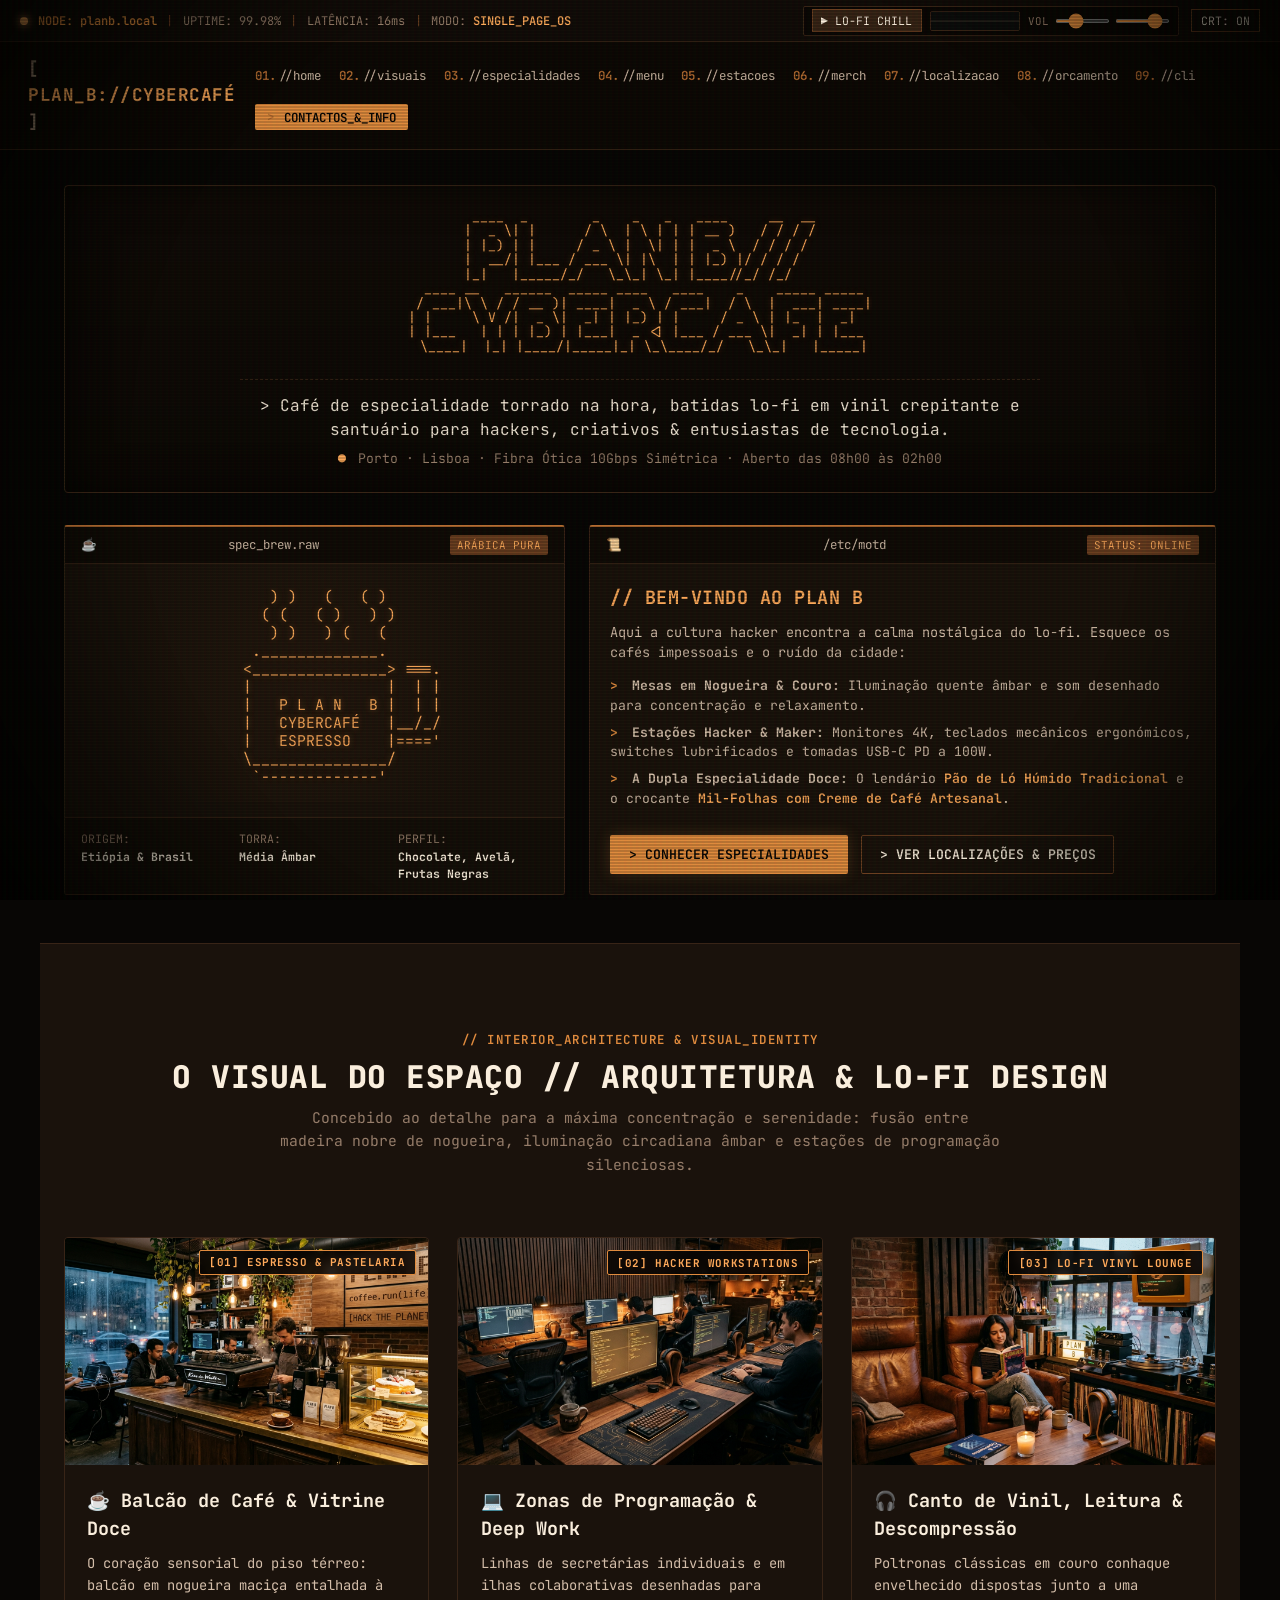
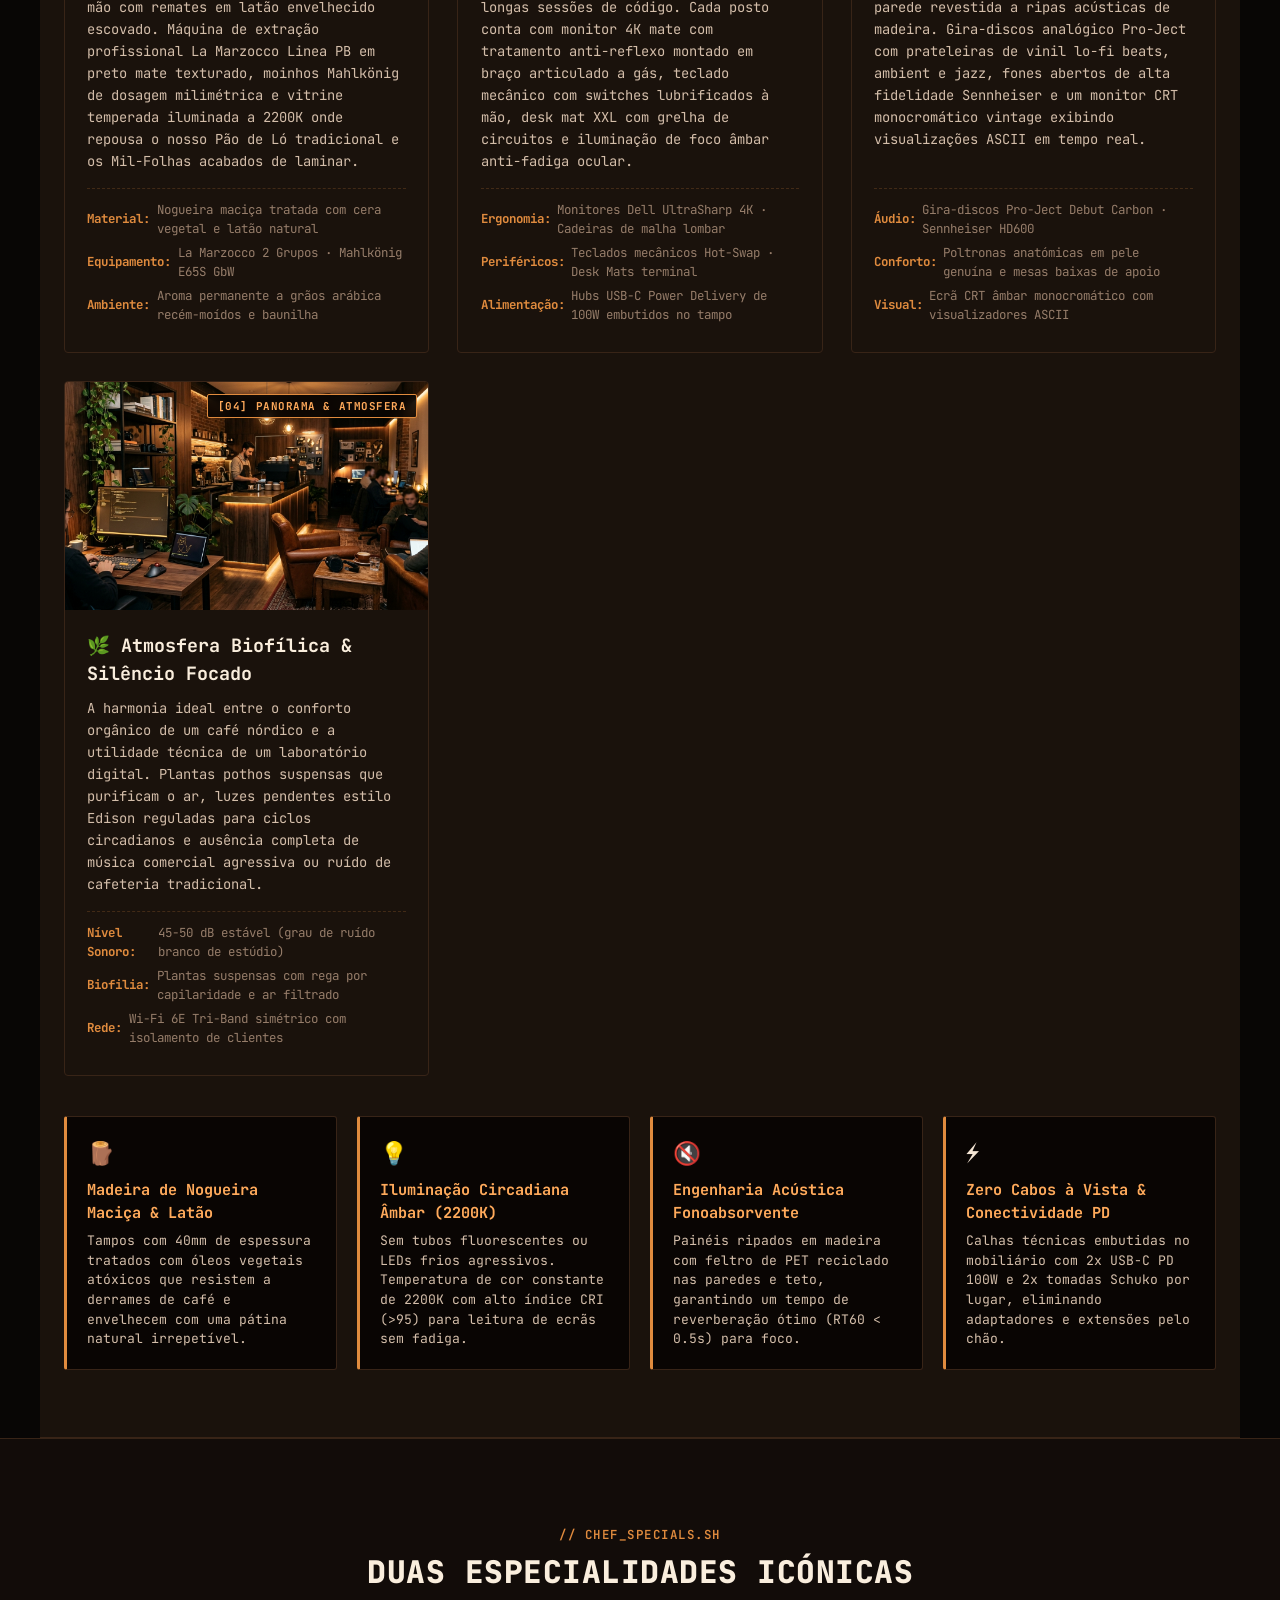
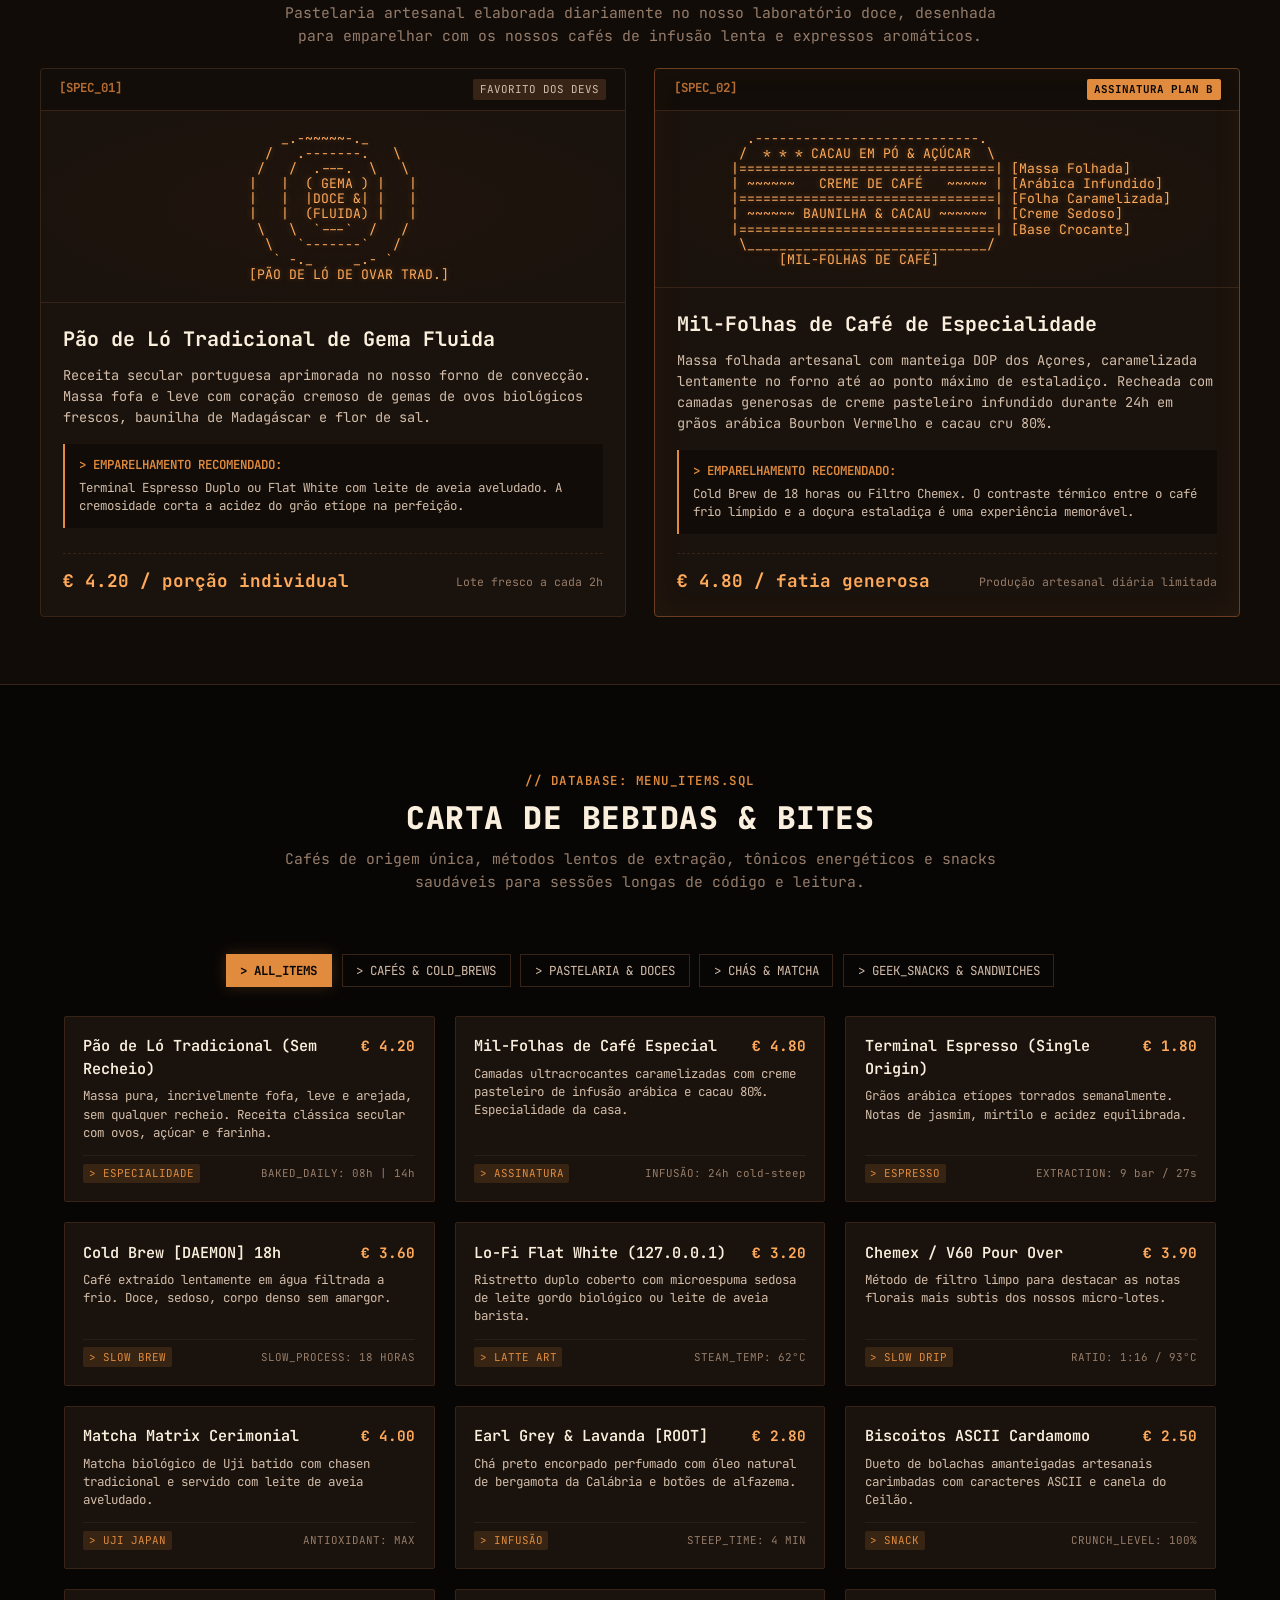
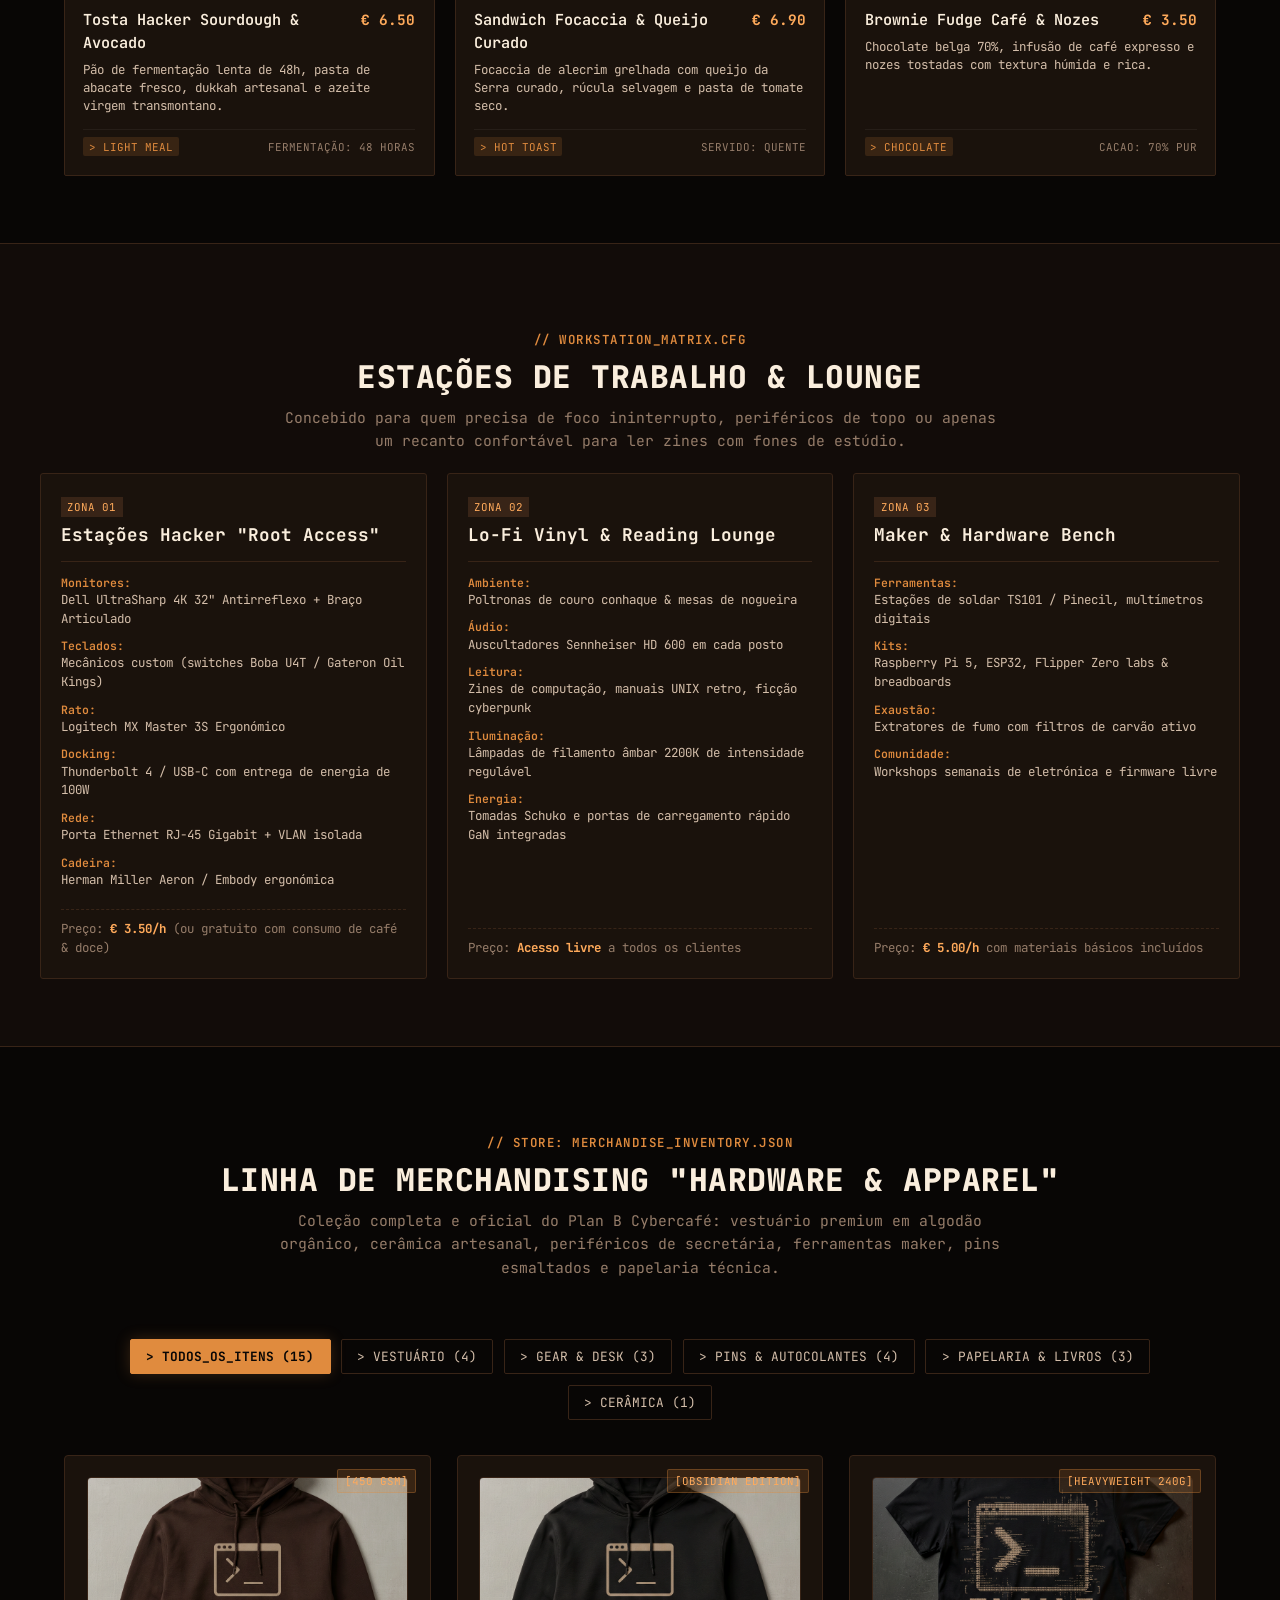
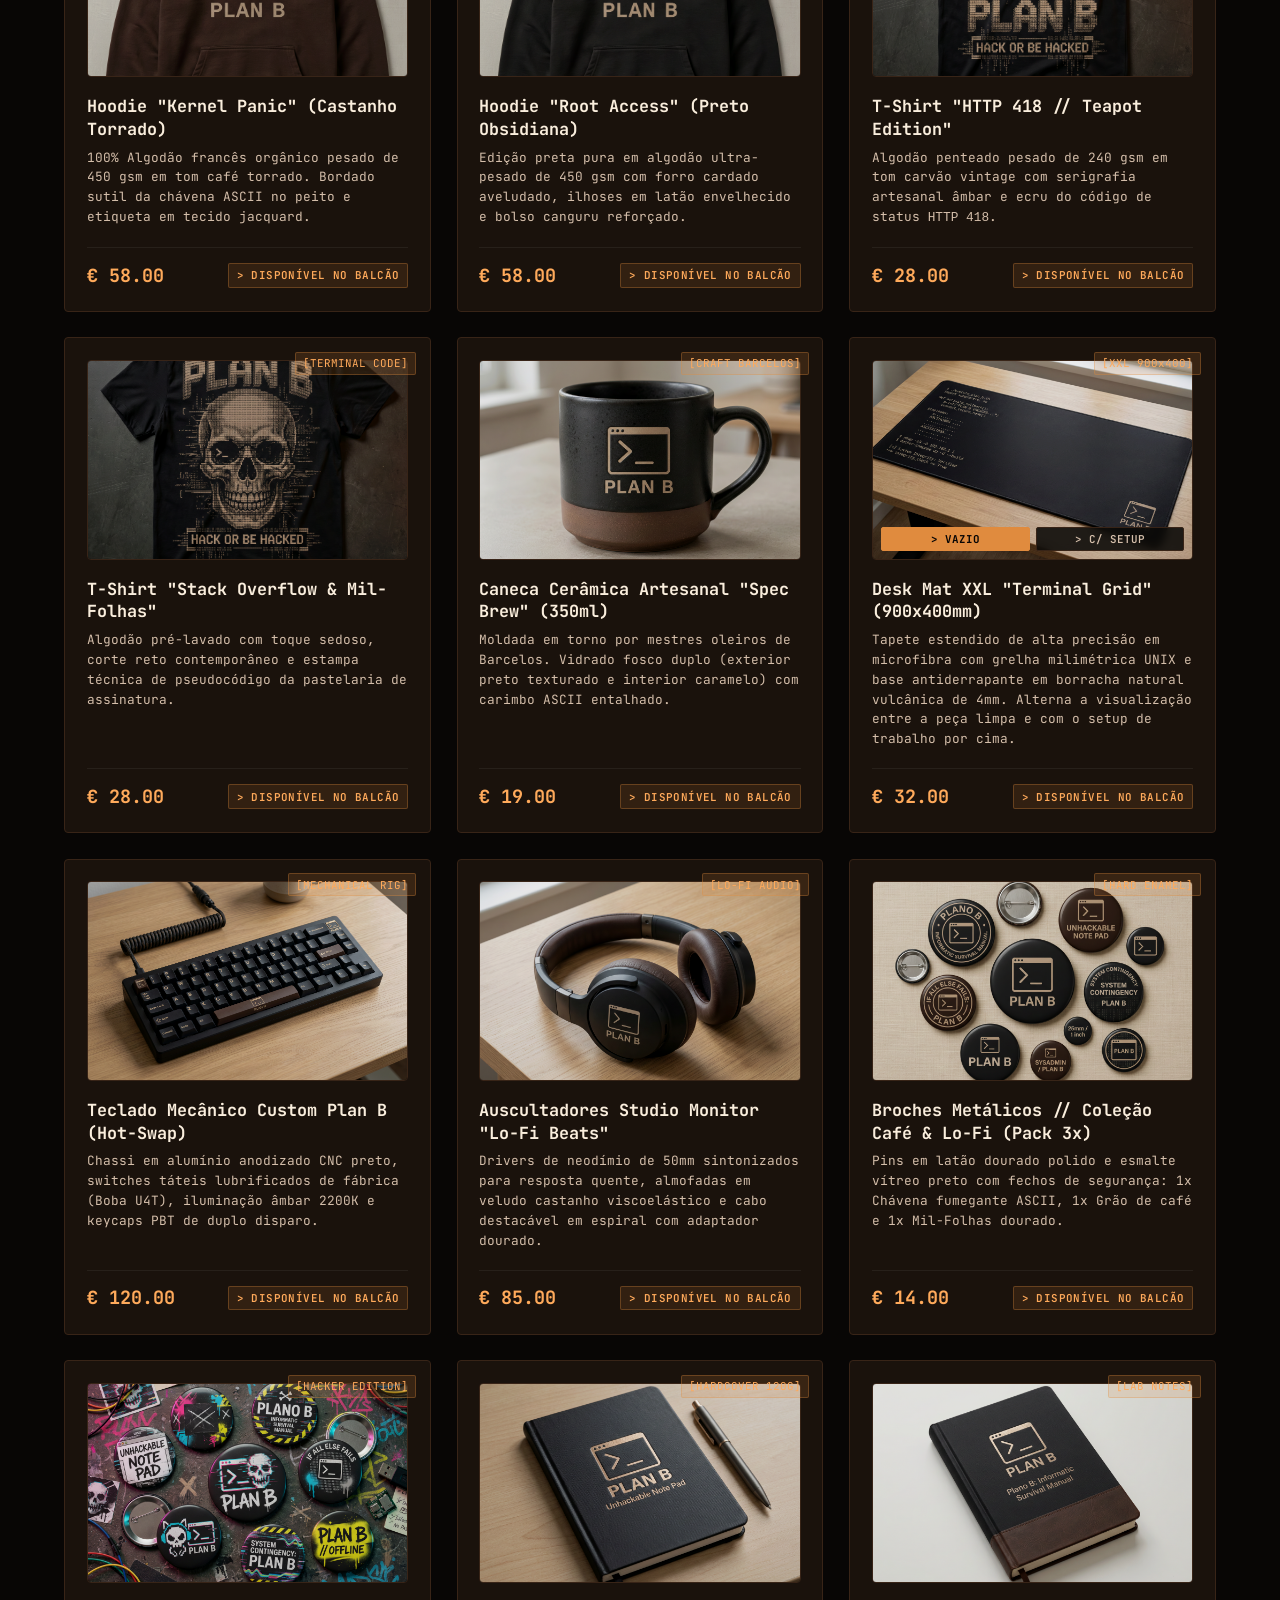
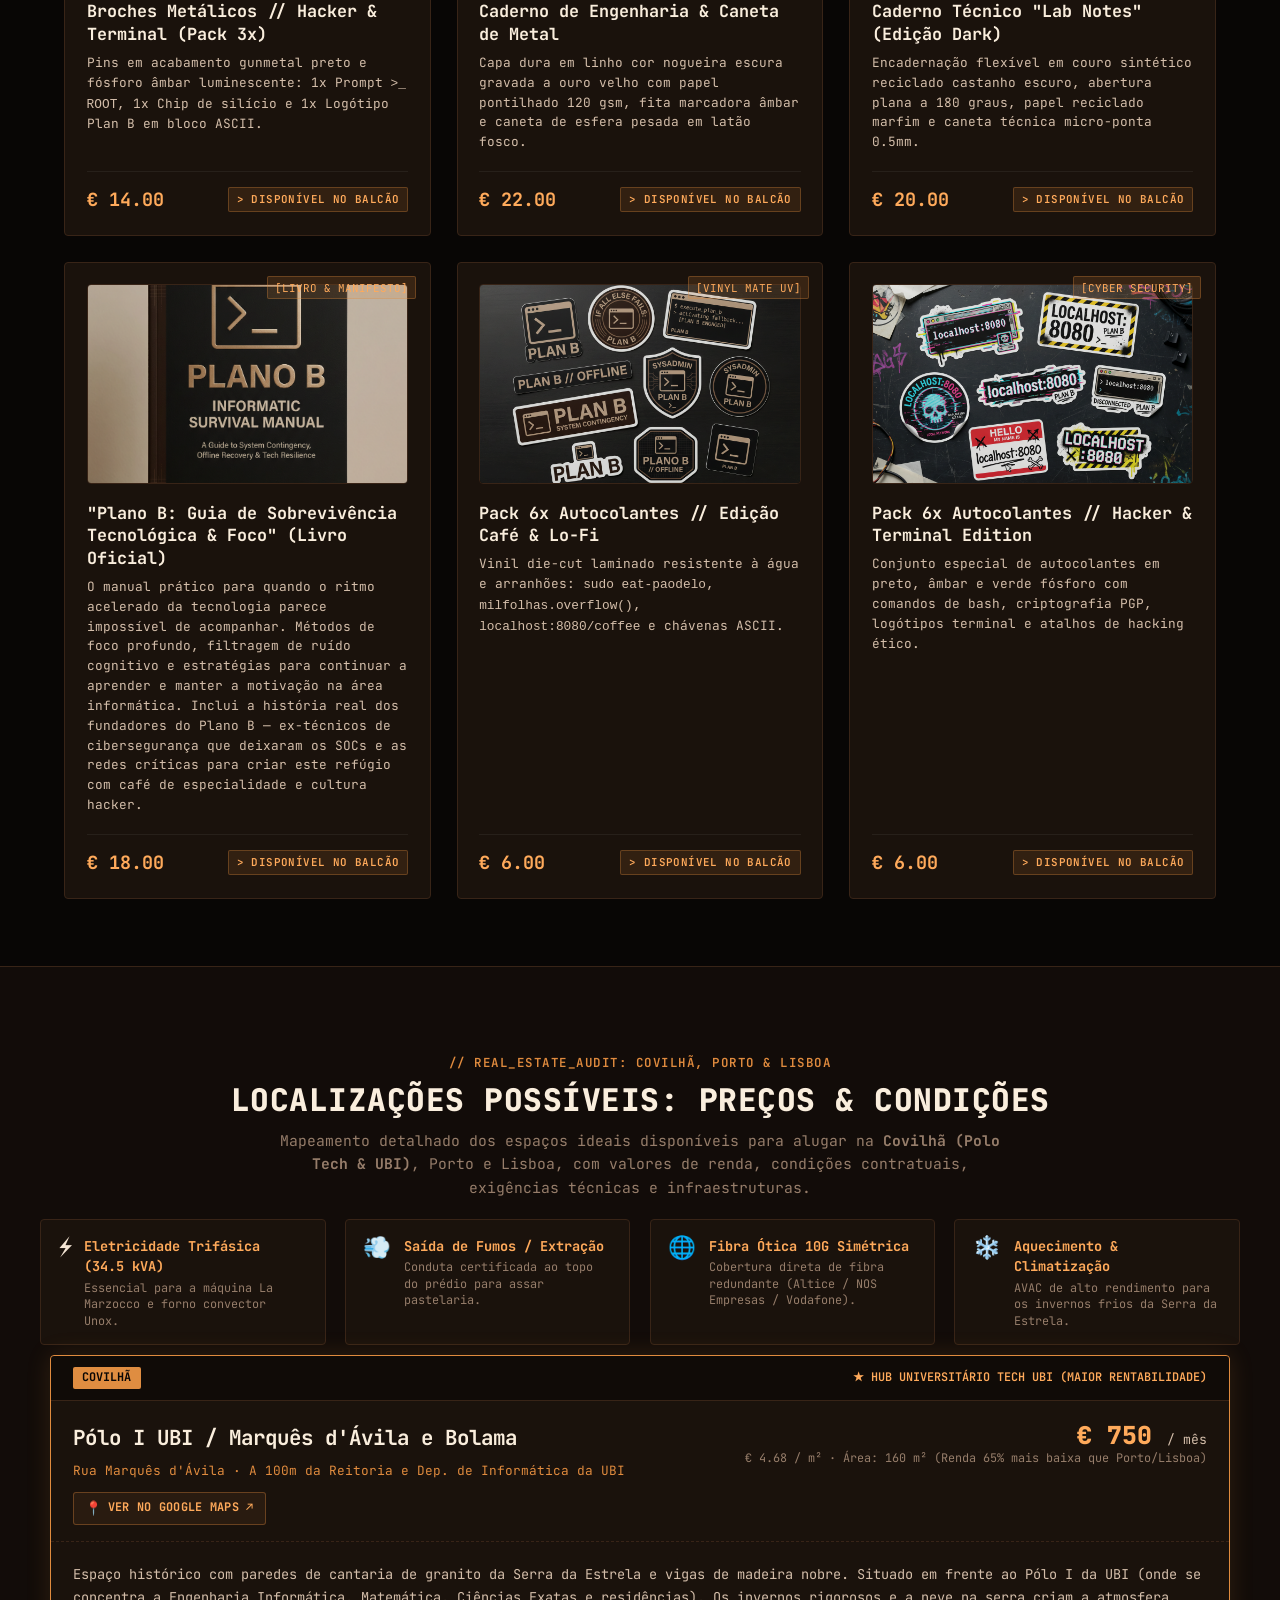
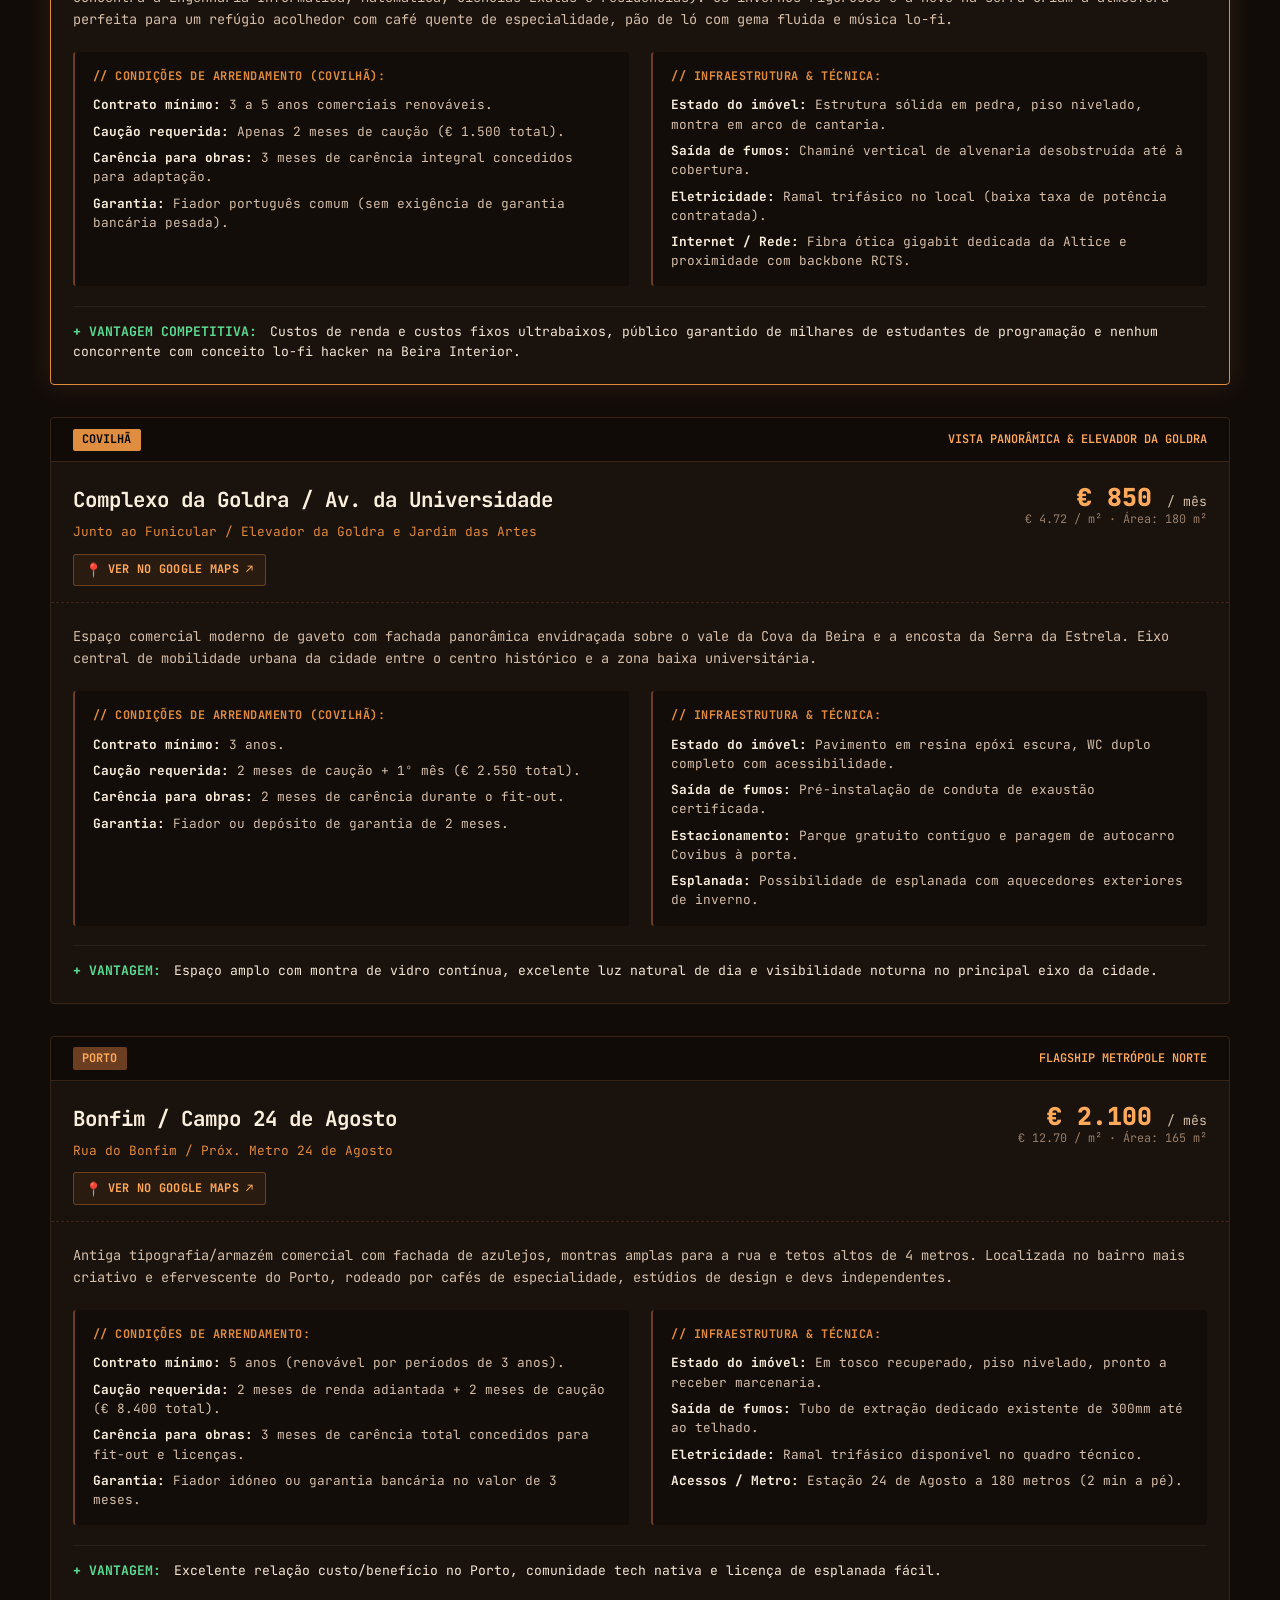
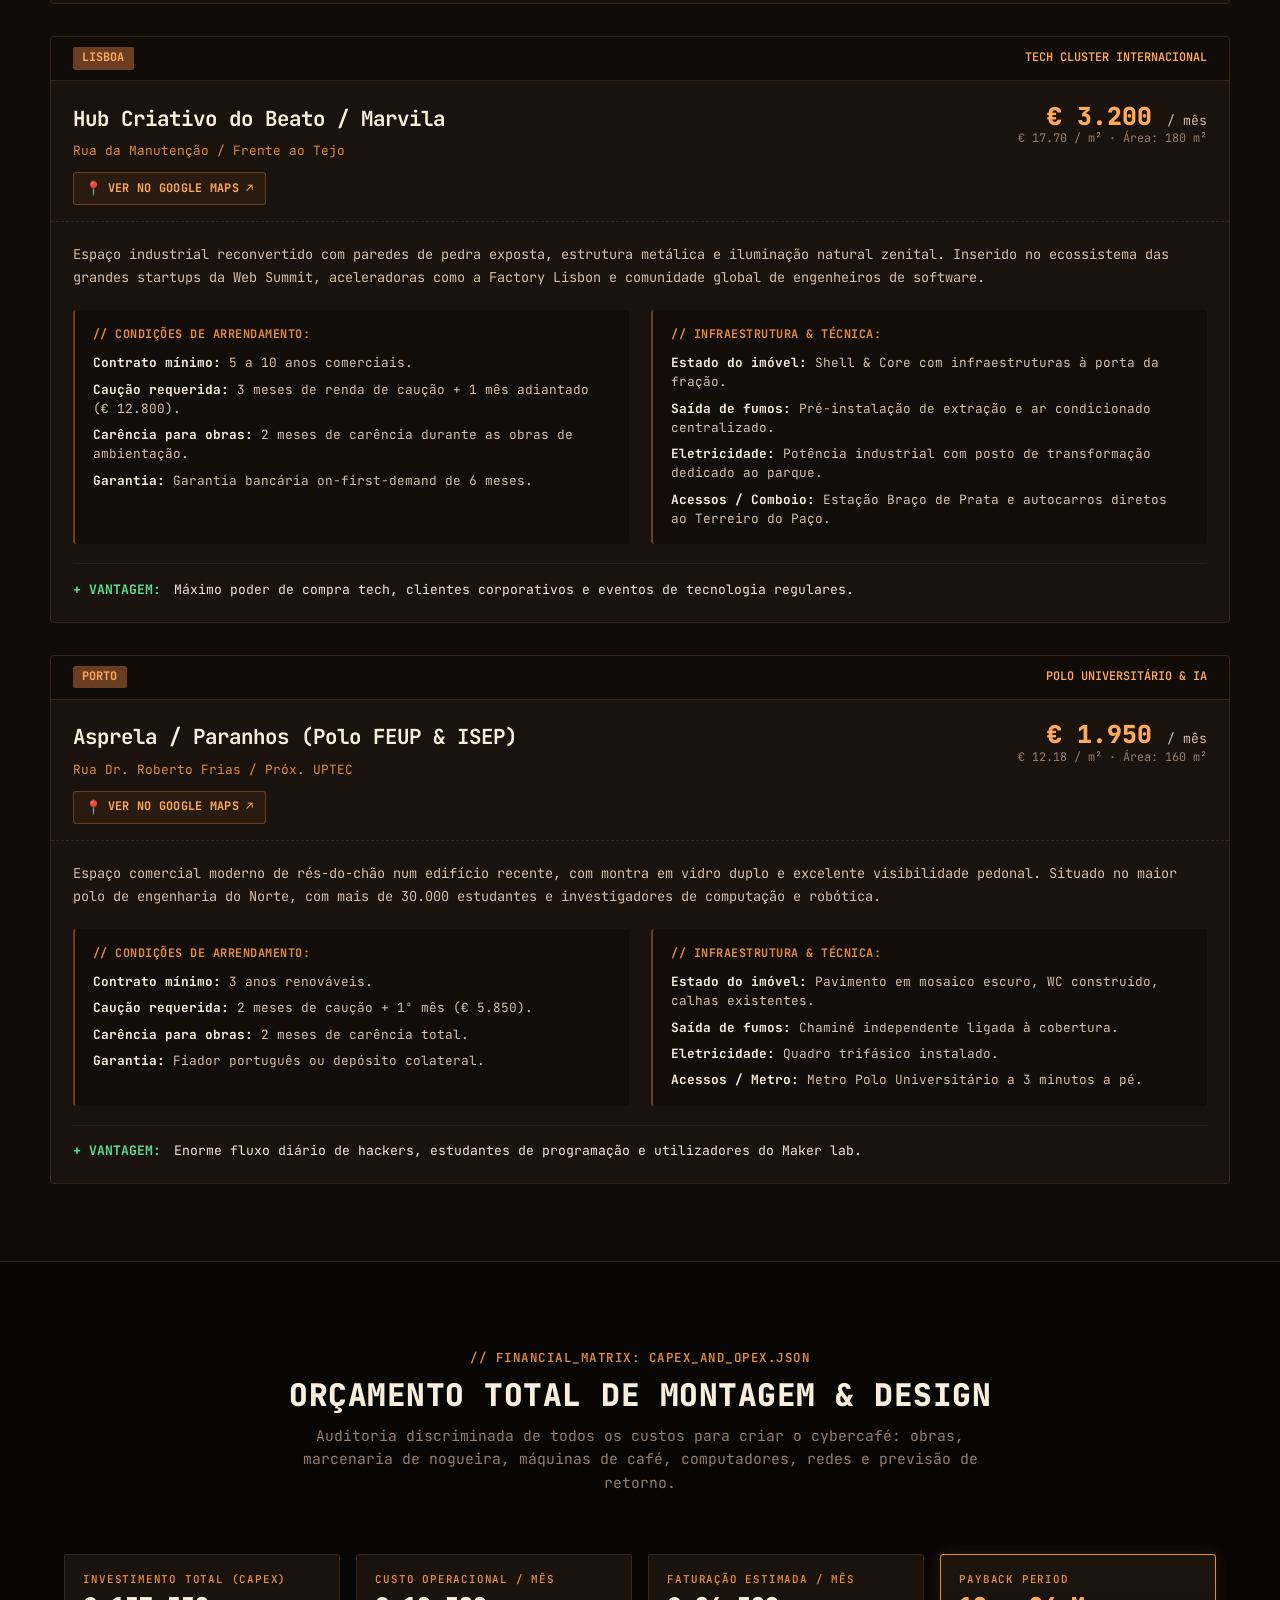
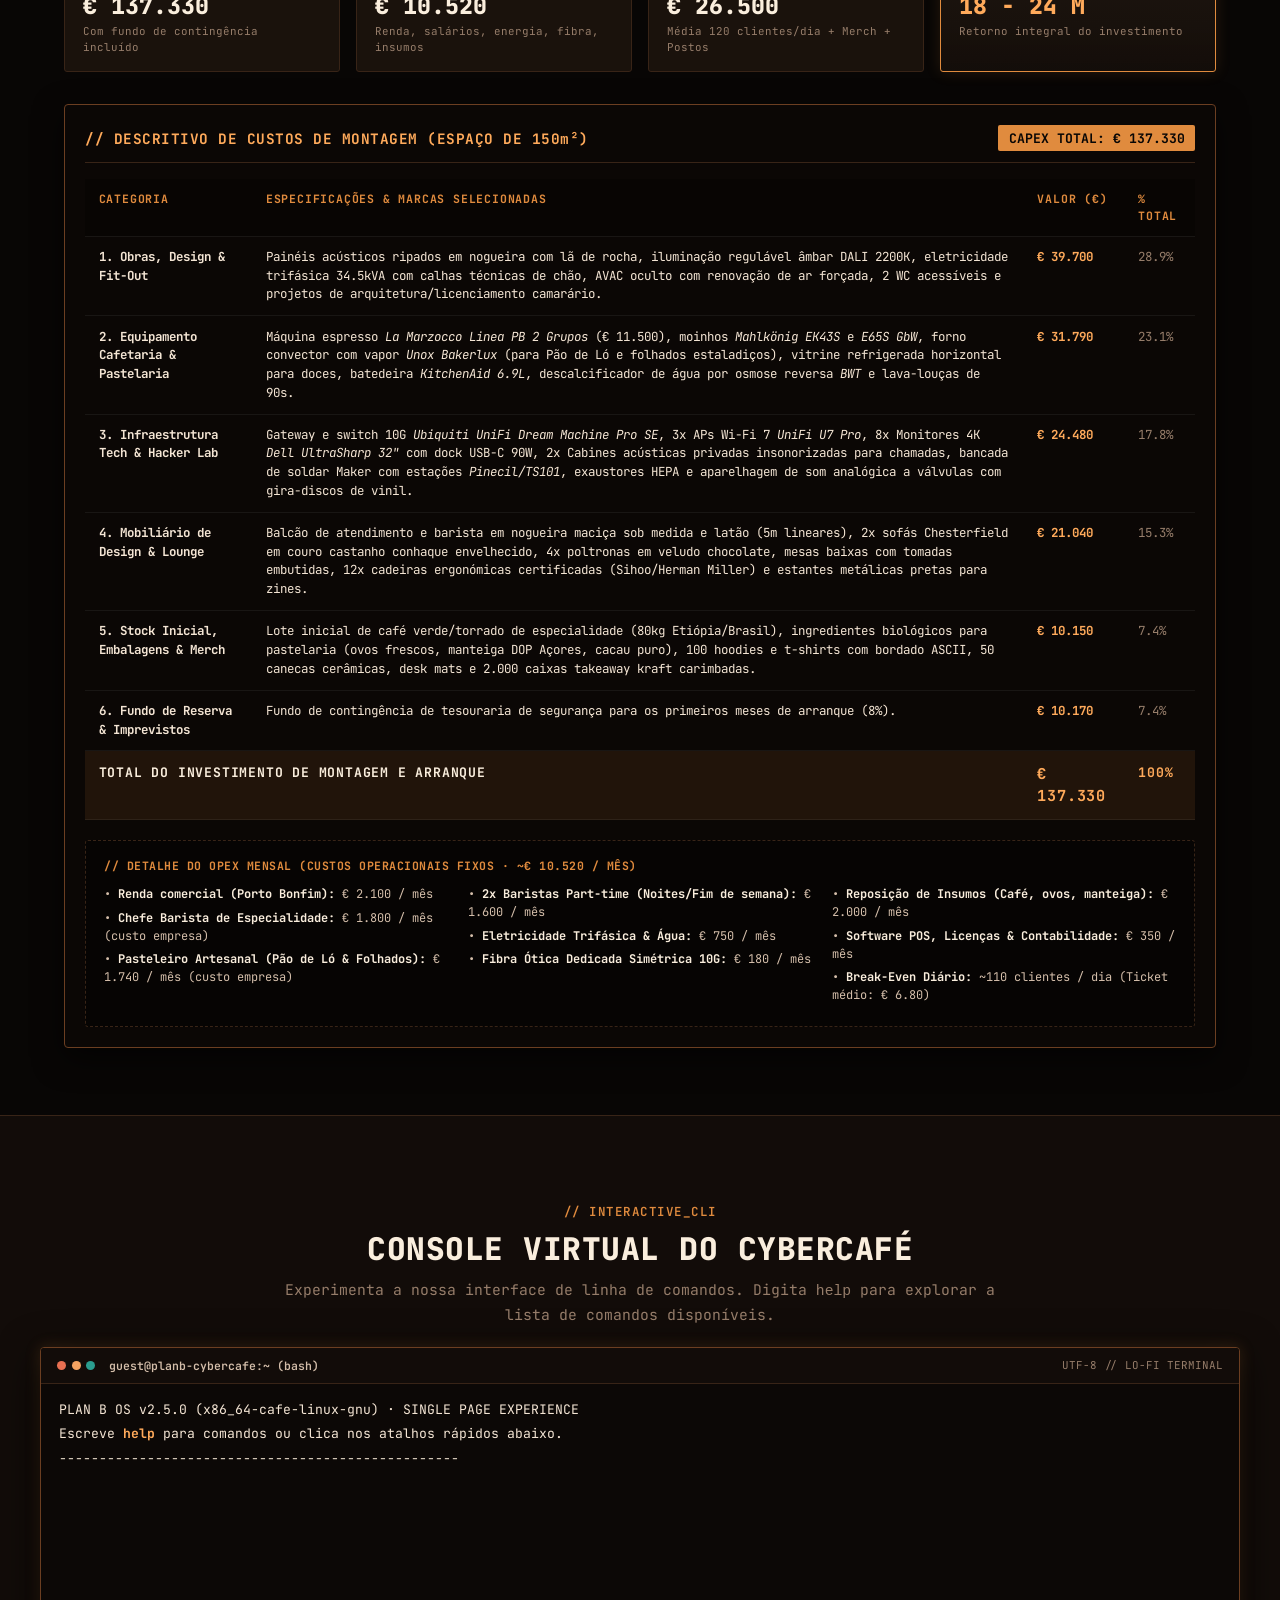
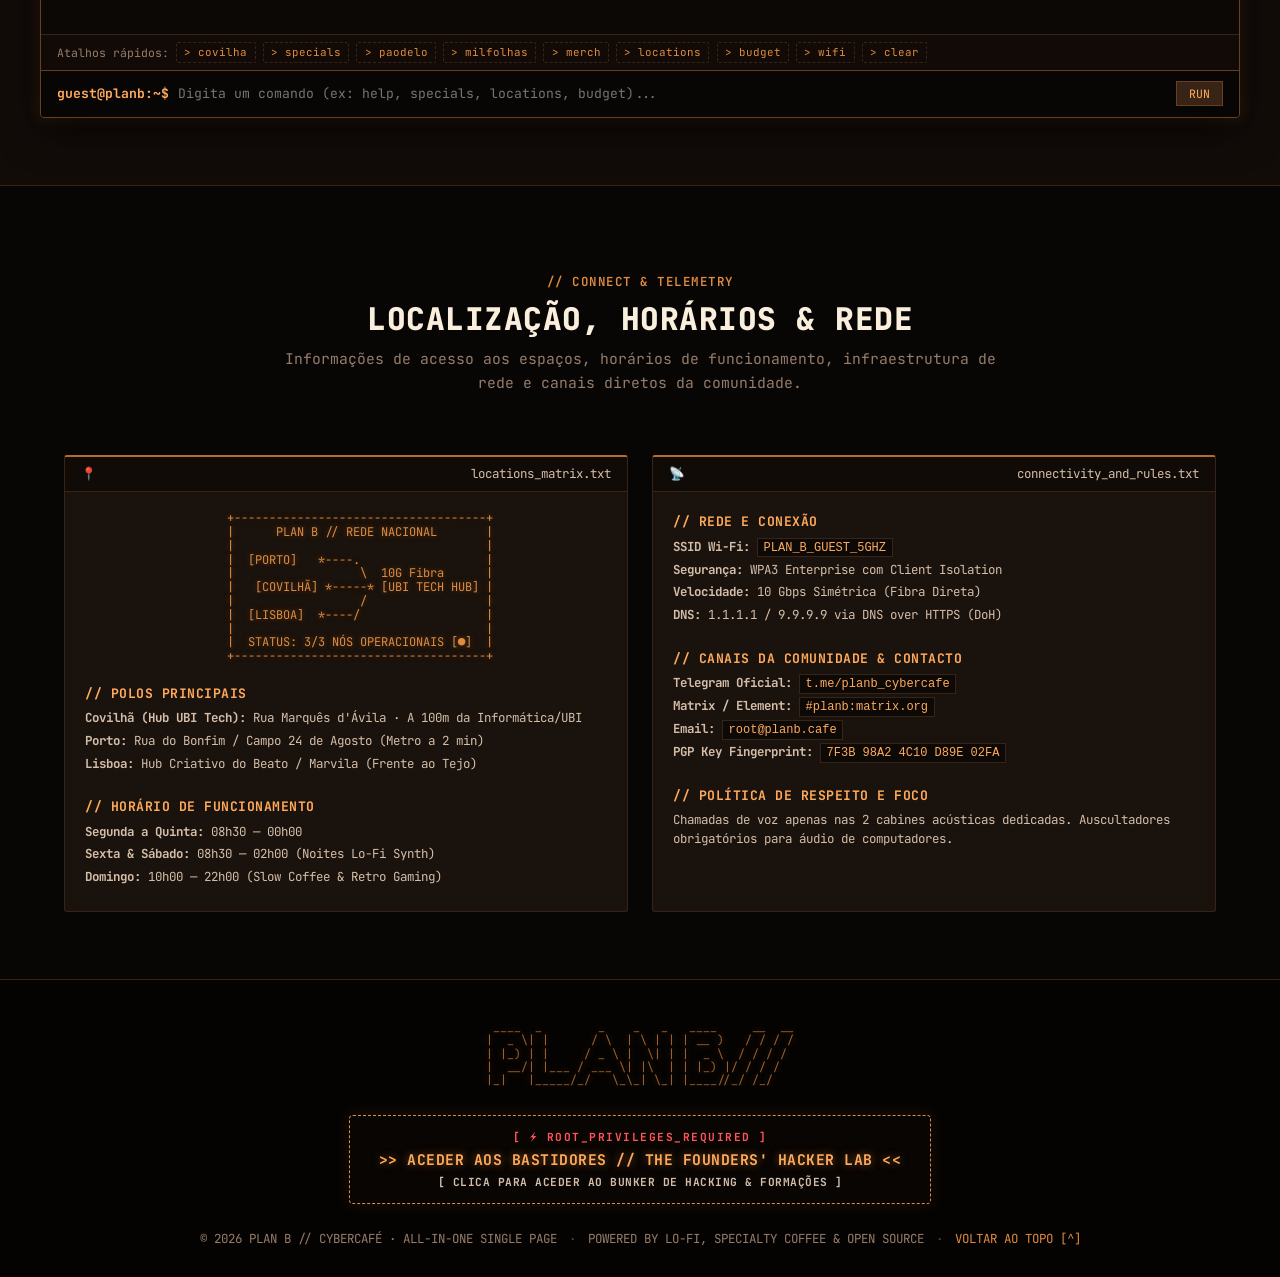
==== index.html @ 3847df69 "first commit" ====
<!DOCTYPE html>
<html lang="pt">

<head>
    <meta charset="UTF-8">
    <meta name="viewport" content="width=device-width, initial-scale=1.0">
    <title>PLAN B // Lo-Fi Cybercafé & Hacker Lounge</title>
    <meta name="description"
        content="Cybercafé lo-fi, cultura hacker, café de especialidade, pão de ló artesanal tradicional sem recheio e mil-folhas de café com ambiente terminal.">
    <link rel="preload" href="Loading.mp4" as="video" type="video/mp4">
    <link rel="preconnect" href="https://fonts.googleapis.com">
    <link rel="preconnect" href="https://fonts.gstatic.com" crossorigin>
    <link
        href="https://fonts.googleapis.com/css2?family=JetBrains+Mono:ital,wght@0,300;0,400;0,600;0,700;0,800;1,400&family=VT323&display=swap"
        rel="stylesheet">
    <link rel="stylesheet" href="styles.css">
</head>

<body class="crt-effect">
    <!-- Overlay de scanlines e vinheta CRT vintage -->
    <div class="scanlines-overlay" aria-hidden="true"></div>
    <div class="vignette-overlay" aria-hidden="true"></div>

    <!-- Barra de Estado do Sistema Superior -->
    <header class="sys-bar">
        <div class="sys-bar-left">
            <span class="status-indicator"></span>
            <span class="sys-tag">NODE: planb.local</span>
            <span class="sys-separator">|</span>
            <span class="sys-info">UPTIME: <span id="uptime-counter">99.98%</span></span>
            <span class="sys-separator">|</span>
            <span class="sys-info">LATÊNCIA: <span id="ping-display">12ms</span></span>
            <span class="sys-separator">|</span>
            <span class="sys-info">MODO: <span class="accent-text">SINGLE_PAGE_OS</span></span>
        </div>
        <div class="sys-bar-right">
            <!-- Controle Lo-Fi Audio Player -->
            <!-- Controle Lo-Fi Audio Player com Osciloscópio -->
            <div class="lofi-player-widget">
                <button id="toggle-lofi-btn" class="sys-btn" title="Alternar som ambiente Lo-Fi (Web Audio API)">
                    <span class="btn-icon">▶</span> LO-FI CHILL
                </button>
                <canvas id="oscilloscope" width="100" height="22" class="lofi-oscilloscope-canvas"
                    title="Osciloscópio de áudio em tempo real"></canvas>
                <div class="volume-container">
                    <span class="vol-label">VOL</span>
                    <input type="range" id="lofi-volume" min="0" max="1" step="0.05" value="0.35"
                        aria-label="Volume do som ambiente">
                    <input type="range" id="master" min="0" max="1" step="0.05" value="0.8"
                        aria-label="Volume Master Lo-Fi">
                    <span id="val-master" style="display:none;">0.8</span>
                </div>
            </div>
            <!-- Alternar Efeito CRT -->
            <button id="toggle-crt-btn" class="sys-btn sys-btn-outline" title="Ligar/Desligar efeito CRT Scanlines">
                CRT: <span id="crt-status">ON</span>
            </button>
        </div>
    </header>

    <!-- Navegação Monospace Completa -->
    <nav class="main-nav">
        <div class="nav-brand">
            <a href="#hero" class="brand-link">
                <span class="brand-bracket">[</span>
                <span class="brand-text">PLAN_B://CYBERCAFÉ</span>
                <span class="brand-bracket">]</span>
            </a>
        </div>
        <ul class="nav-links">
            <li><a href="#hero"><span class="cmd-prefix">01.</span>//home</a></li>
            <li><a href="#gallery"><span class="cmd-prefix">02.</span>//visuais</a></li>
            <li><a href="#specialties"><span class="cmd-prefix">03.</span>//especialidades</a></li>
            <li><a href="#menu"><span class="cmd-prefix">04.</span>//menu</a></li>
            <li><a href="#rigs"><span class="cmd-prefix">05.</span>//estacoes</a></li>
            <li><a href="#merch"><span class="cmd-prefix">06.</span>//merch</a></li>
            <li><a href="#localizacao"><span class="cmd-prefix">07.</span>//localizacao</a></li>
            <li><a href="#orcamento"><span class="cmd-prefix">08.</span>//orcamento</a></li>
            <li><a href="#terminal-section"><span class="cmd-prefix">09.</span>//cli</a></li>
            <li><a href="#contactos" class="nav-highlight"><span class="cmd-prefix">&gt;</span> CONTACTOS_&amp;_INFO</a>
            </li>
        </ul>
    </nav>

    <main>
        <!-- HERO SECTION COM ASCII ART -->
        <section id="hero" class="hero-section">
            <div class="hero-container">
                <div class="ascii-wrapper">
                    <pre class="ascii-art logo-ascii" aria-label="Plan B Cybercafe ASCII Banner">
 ____  _        _    _   _   ____     __  __
|  _ \| |      / \  | \ | | | __ )   / / / /
| |_) | |     / _ \ |  \| | |  _ \  / / / / 
|  __/| |___ / ___ \| |\  | | |_) |/ / / /  
|_|   |_____/_/   \_\_| \_| |____//_/ /_/   
  ____ __   ______  _____ ____   ____    _    _____ _____ 
 / ___|\ \ / / __ )| ____|  _ \ / ___|  / \  |  ___| ____|
| |     \ V /|  _ \|  _| | |_) | |     / _ \ | |_  |  _|  
| |___   | | | |_) | |___|  _ <| |___ / ___ \|  _| | |___ 
 \____|  |_| |____/|_____|_| \_\____/_/   \_\_|   |_____|
</pre>
                    <div class="hero-subtext-box">
                        <p class="tagline">&gt; Café de especialidade torrado na hora, batidas lo-fi em vinil crepitante
                            e santuário para hackers, criativos & entusiastas de tecnologia.</p>
                        <p class="location-stamp"><span class="accent-dot">●</span> Porto &middot; Lisboa &middot; Fibra
                            Ótica 10Gbps Simétrica &middot; Aberto das 08h00 às 02h00</p>
                    </div>
                </div>

                <!-- Painel Dividido: Chávena ASCII Fumegante & Manifesto de Boas-Vindas -->
                <div class="hero-interactive-grid">
                    <div class="hero-ascii-coffee-card">
                        <div class="card-header">
                            <span class="file-icon">☕</span> spec_brew.raw
                            <span class="card-badge">ARÁBICA PURA</span>
                        </div>
                        <div class="coffee-ascii-stage">
                            <pre class="ascii-art coffee-ascii" id="steaming-cup">
       (  )   (   )  )
        ) (   )  (  (
        ( )  (    ) )
       ._____________.
      <_______________> ===.
      |               |  | |
      |   P L A N   B |  | |
      |   CYBERCAFÉ   |__/_/
      |   ESPRESSO    |===='
      \_______________/
       `-------------'
</pre>
                        </div>
                        <div class="coffee-stats">
                            <div class="c-stat"><span>ORIGEM:</span> <strong>Etiópia &amp; Brasil</strong></div>
                            <div class="c-stat"><span>TORRA:</span> <strong>Média Âmbar</strong></div>
                            <div class="c-stat"><span>PERFIL:</span> <strong>Chocolate, Avelã, Frutas Negras</strong>
                            </div>
                        </div>
                    </div>

                    <div class="hero-manifesto-card">
                        <div class="card-header">
                            <span class="file-icon">📜</span> /etc/motd
                            <span class="card-badge">STATUS: ONLINE</span>
                        </div>
                        <div class="manifesto-content">
                            <h3>// BEM-VINDO AO PLAN B</h3>
                            <p class="manifesto-p">
                                Aqui a cultura hacker encontra a calma nostálgica do lo-fi. Esquece os cafés impessoais
                                e o ruído da cidade:
                            </p>
                            <ul class="manifesto-list">
                                <li><span class="bullet">&gt;</span> <strong>Mesas em Nogueira &amp; Couro:</strong>
                                    Iluminação quente âmbar e som desenhado para concentração e relaxamento.</li>
                                <li><span class="bullet">&gt;</span> <strong>Estações Hacker &amp; Maker:</strong>
                                    Monitores 4K, teclados mecânicos ergonómicos, switches lubrificados e tomadas USB-C
                                    PD a 100W.</li>
                                <li><span class="bullet">&gt;</span> <strong>A Dupla Especialidade Doce:</strong> O
                                    lendário <span class="accent-text">Pão de Ló Húmido Tradicional</span> e o crocante
                                    <span class="accent-text">Mil-Folhas com Creme de Café Artesanal</span>.
                                </li>
                            </ul>
                            <div class="hero-cta-buttons">
                                <a href="#specialties" class="btn btn-primary">&gt; CONHECER ESPECIALIDADES</a>
                                <a href="#localizacao" class="btn btn-outline">&gt; VER LOCALIZAÇÕES &amp; PREÇOS</a>
                            </div>
                        </div>
                    </div>
                </div>
            </div>
        </section>

        <!-- SECTION: O VISUAL DO ESPAÇO // DESIGN & ARQUITETURA LO-FI -->
        <section id="gallery" class="section-padding space-visual-section">
            <div id="visual-space" style="position: relative; top: -70px;"></div>
            <div class="section-header">
                <div class="sec-label">// INTERIOR_ARCHITECTURE &amp; VISUAL_IDENTITY</div>
                <h2>O VISUAL DO ESPAÇO // ARQUITETURA &amp; LO-FI DESIGN</h2>
                <p class="sec-sub">Concebido ao detalhe para a máxima concentração e serenidade: fusão entre madeira
                    nobre de nogueira, iluminação circadiana âmbar e estações de programação silenciosas.</p>
            </div>

            <!-- GRID PRINCIPAL DE ESPAÇOS DO CYBERCAFÉ -->
            <div class="space-showcase-grid">
                <!-- Espaço 1: Balcão de Café & Pastelaria -->
                <div class="space-card">
                    <div class="space-img-wrapper">
                        <img src="assets/espaco_cafe_bar.jpg"
                            alt="Balcão de café de especialidade do Plan B com máquina La Marzocco, nogueira e vitrine doce"
                            class="space-img">
                        <span class="space-tag-float">[01] ESPRESSO &amp; PASTELARIA</span>
                    </div>
                    <div class="space-card-body">
                        <h3>☕ Balcão de Café &amp; Vitrine Doce</h3>
                        <p>O coração sensorial do piso térreo: balcão em nogueira maciça entalhada à mão com remates em
                            latão envelhecido escovado. Máquina de extração profissional La Marzocco Linea PB em preto
                            mate texturado, moinhos Mahlkönig de dosagem milimétrica e vitrine temperada iluminada a
                            2200K onde repousa o nosso Pão de Ló tradicional e os Mil-Folhas acabados de laminar.</p>
                        <ul class="space-specs-list">
                            <li><strong>Material:</strong> Nogueira maciça tratada com cera vegetal e latão natural</li>
                            <li><strong>Equipamento:</strong> La Marzocco 2 Grupos &middot; Mahlkönig E65S GbW</li>
                            <li><strong>Ambiente:</strong> Aroma permanente a grãos arábica recém-moídos e baunilha</li>
                        </ul>
                    </div>
                </div>

                <!-- Espaço 2: Estações Hacker de Trabalho -->
                <div class="space-card">
                    <div class="space-img-wrapper">
                        <img src="assets/espaco_workstations.jpg"
                            alt="Estações de trabalho hacker com monitores 4K foscos, teclados mecânicos e iluminação âmbar"
                            class="space-img">
                        <span class="space-tag-float">[02] HACKER WORKSTATIONS</span>
                    </div>
                    <div class="space-card-body">
                        <h3>💻 Zonas de Programação &amp; Deep Work</h3>
                        <p>Linhas de secretárias individuais e em ilhas colaborativas desenhadas para longas sessões de
                            código. Cada posto conta com monitor 4K mate com tratamento anti-reflexo montado em braço
                            articulado a gás, teclado mecânico com switches lubrificados à mão, desk mat XXL com grelha
                            de circuitos e iluminação de foco âmbar anti-fadiga ocular.</p>
                        <ul class="space-specs-list">
                            <li><strong>Ergonomia:</strong> Monitores Dell UltraSharp 4K &middot; Cadeiras de malha
                                lombar</li>
                            <li><strong>Periféricos:</strong> Teclados mecânicos Hot-Swap &middot; Desk Mats terminal
                            </li>
                            <li><strong>Alimentação:</strong> Hubs USB-C Power Delivery de 100W embutidos no tampo</li>
                        </ul>
                    </div>
                </div>

                <!-- Espaço 3: Lo-Fi Listening & Reading Lounge -->
                <div class="space-card">
                    <div class="space-img-wrapper">
                        <img src="assets/espaco_lofi_lounge.jpg"
                            alt="Canto de leitura e audição lo-fi com poltronas de couro conhaque, vinil e monitores CRT"
                            class="space-img">
                        <span class="space-tag-float">[03] LO-FI VINYL LOUNGE</span>
                    </div>
                    <div class="space-card-body">
                        <h3>🎧 Canto de Vinil, Leitura &amp; Descompressão</h3>
                        <p>Poltronas clássicas em couro conhaque envelhecido dispostas junto a uma parede revestida a
                            ripas acústicas de madeira. Gira-discos analógico Pro-Ject com prateleiras de vinil lo-fi
                            beats, ambient e jazz, fones abertos de alta fidelidade Sennheiser e um monitor CRT
                            monocromático vintage exibindo visualizações ASCII em tempo real.</p>
                        <ul class="space-specs-list">
                            <li><strong>Áudio:</strong> Gira-discos Pro-Ject Debut Carbon &middot; Sennheiser HD600</li>
                            <li><strong>Conforto:</strong> Poltronas anatómicas em pele genuína e mesas baixas de apoio
                            </li>
                            <li><strong>Visual:</strong> Ecrã CRT âmbar monocromático com visualizadores ASCII</li>
                        </ul>
                    </div>
                </div>

                <!-- Espaço 4: Atmosfera Global Intimista -->
                <div class="space-card">
                    <div class="space-img-wrapper">
                        <img src="assets/ambiente_cybercafe.jpg"
                            alt="Visão geral do cybercafé com luz âmbar suave, nogueira e ambiente chuvoso acolhedor"
                            class="space-img">
                        <span class="space-tag-float">[04] PANORAMA &amp; ATMOSFERA</span>
                    </div>
                    <div class="space-card-body">
                        <h3>🌿 Atmosfera Biofílica &amp; Silêncio Focado</h3>
                        <p>A harmonia ideal entre o conforto orgânico de um café nórdico e a utilidade técnica de um
                            laboratório digital. Plantas pothos suspensas que purificam o ar, luzes pendentes estilo
                            Edison reguladas para ciclos circadianos e ausência completa de música comercial agressiva
                            ou ruído de cafeteria tradicional.</p>
                        <ul class="space-specs-list">
                            <li><strong>Nível Sonoro:</strong> 45-50 dB estável (grau de ruído branco de estúdio)</li>
                            <li><strong>Biofilia:</strong> Plantas suspensas com rega por capilaridade e ar filtrado
                            </li>
                            <li><strong>Rede:</strong> Wi-Fi 6E Tri-Band simétrico com isolamento de clientes</li>
                        </ul>
                    </div>
                </div>
            </div>

            <!-- PAINEL DE ESPECIFICAÇÕES ARQUITETÓNICAS E MATERIAIS -->
            <div class="materials-deepdive-grid">
                <div class="material-card">
                    <span class="mat-icon">🪵</span>
                    <h4>Madeira de Nogueira Maciça &amp; Latão</h4>
                    <p>Tampos com 40mm de espessura tratados com óleos vegetais atóxicos que resistem a derrames de café
                        e envelhecem com uma pátina natural irrepetível.</p>
                </div>

                <div class="material-card">
                    <span class="mat-icon">💡</span>
                    <h4>Iluminação Circadiana Âmbar (2200K)</h4>
                    <p>Sem tubos fluorescentes ou LEDs frios agressivos. Temperatura de cor constante de 2200K com alto
                        índice CRI (&gt;95) para leitura de ecrãs sem fadiga.</p>
                </div>

                <div class="material-card">
                    <span class="mat-icon">🔇</span>
                    <h4>Engenharia Acústica Fonoabsorvente</h4>
                    <p>Painéis ripados em madeira com feltro de PET reciclado nas paredes e teto, garantindo um tempo de
                        reverberação ótimo (RT60 &lt; 0.5s) para foco.</p>
                </div>

                <div class="material-card">
                    <span class="mat-icon">⚡</span>
                    <h4>Zero Cabos à Vista &amp; Conectividade PD</h4>
                    <p>Calhas técnicas embutidas no mobiliário com 2x USB-C PD 100W e 2x tomadas Schuko por lugar,
                        eliminando adaptadores e extensões pelo chão.</p>
                </div>
            </div>
        </section>

        <!-- SECTION: AS DUAS GRANDES ESPECIALIDADES DA CASA -->
        <section id="specialties" class="section-padding section-alt">
            <div class="section-header">
                <div class="sec-label">// CHEF_SPECIALS.SH</div>
                <h2>DUAS ESPECIALIDADES ICÓNICAS</h2>
                <p class="sec-sub">Pastelaria artesanal elaborada diariamente no nosso laboratório doce, desenhada para
                    emparelhar com os nossos cafés de infusão lenta e expressos aromáticos.</p>
            </div>

            <div class="specialties-grid">
                <!-- Especialidade 1: Pão de Ló -->
                <article class="specialty-card">
                    <div class="spec-header">
                        <span class="spec-id">[SPEC_01]</span>
                        <span class="spec-flag">FAVORITO DOS DEVS</span>
                    </div>
                    <div class="spec-ascii-box">
                        <pre class="ascii-art pastry-ascii">
          _.-~~~~~-._          
        /   .-------.   \        
       /   /  .---.  \   \       
      |   |  ( GEMA ) |   |      
      |   |  |DOCE &| |   |      
      |   |  (FLUIDA) |   |      
       \   \  `---`  /   /       
        \   `-------`   /        
         ` -._     _.- `         
      [PÃO DE LÓ DE OVAR TRAD.]  
</pre>
                    </div>
                    <div class="spec-body">
                        <h3>Pão de Ló Tradicional de Gema Fluida</h3>
                        <p class="spec-desc">
                            Receita secular portuguesa aprimorada no nosso forno de convecção. Massa fofa e leve com
                            coração cremoso de gemas de ovos biológicos frescos, baunilha de Madagáscar e flor de sal.
                        </p>
                        <div class="pairing-box">
                            <span class="pairing-title">&gt; EMPARELHAMENTO RECOMENDADO:</span>
                            <span class="pairing-item">Terminal Espresso Duplo ou Flat White com leite de aveia
                                aveludado. A cremosidade corta a acidez do grão etíope na perfeição.</span>
                        </div>
                        <div class="spec-meta">
                            <span class="spec-price">€ 4.20 / porção individual</span>
                            <span class="spec-batch">Lote fresco a cada 2h</span>
                        </div>
                    </div>
                </article>

                <!-- Especialidade 2: Mil-Folhas de Café -->
                <article class="specialty-card highlight-border">
                    <div class="spec-header">
                        <span class="spec-id">[SPEC_02]</span>
                        <span class="spec-flag highlight-flag">ASSINATURA PLAN B</span>
                    </div>
                    <div class="spec-ascii-box">
                        <pre class="ascii-art pastry-ascii">
   .----------------------------.  
  /  * * * CACAU EM PÓ & AÇÚCAR  \ 
 |================================| [Massa Folhada]
 | ~~~~~~   CREME DE CAFÉ   ~~~~~ | [Arábica Infundido]
 |================================| [Folha Caramelizada]
 | ~~~~~~ BAUNILHA & CACAU ~~~~~~ | [Creme Sedoso]
 |================================| [Base Crocante]
  \______________________________/ 
       [MIL-FOLHAS DE CAFÉ]        
</pre>
                    </div>
                    <div class="spec-body">
                        <h3>Mil-Folhas de Café de Especialidade</h3>
                        <p class="spec-desc">
                            Massa folhada artesanal com manteiga DOP dos Açores, caramelizada lentamente no forno até ao
                            ponto máximo de estaladiço. Recheada com camadas generosas de creme pasteleiro infundido
                            durante 24h em grãos arábica Bourbon Vermelho e cacau cru 80%.
                        </p>
                        <div class="pairing-box">
                            <span class="pairing-title">&gt; EMPARELHAMENTO RECOMENDADO:</span>
                            <span class="pairing-item">Cold Brew de 18 horas ou Filtro Chemex. O contraste térmico entre
                                o café frio límpido e a doçura estaladiça é uma experiência memorável.</span>
                        </div>
                        <div class="spec-meta">
                            <span class="spec-price">€ 4.80 / fatia generosa</span>
                            <span class="spec-batch">Produção artesanal diária limitada</span>
                        </div>
                    </div>
                </article>
            </div>
        </section>

        <!-- SECTION: O MENU COMPLETO DO CYBERCAFÉ -->
        <section id="menu" class="section-padding">
            <div class="section-header">
                <div class="sec-label">// DATABASE: MENU_ITEMS.SQL</div>
                <h2>CARTA DE BEBIDAS &amp; BITES</h2>
                <p class="sec-sub">Cafés de origem única, métodos lentos de extração, tônicos energéticos e snacks
                    saudáveis para sessões longas de código e leitura.</p>
            </div>

            <!-- Filtros do Menu -->
            <div class="menu-tabs">
                <button class="menu-tab-btn active" data-category="all">&gt; ALL_ITEMS</button>
                <button class="menu-tab-btn" data-category="coffee">&gt; CAFÉS &amp; COLD_BREWS</button>
                <button class="menu-tab-btn" data-category="pastry">&gt; PASTELARIA &amp; DOCES</button>
                <button class="menu-tab-btn" data-category="tea">&gt; CHÁS &amp; MATCHA</button>
                <button class="menu-tab-btn" data-category="bites">&gt; GEEK_SNACKS &amp; SANDWICHES</button>
            </div>

            <div class="menu-grid" id="menu-items-grid">
                <!-- Itens gerados via JavaScript -->
            </div>
        </section>

        <!-- SECTION: ESTAÇÕES HACKER & AMBIENTE LO-FI -->
        <section id="rigs" class="section-padding section-alt">
            <div class="section-header">
                <div class="sec-label">// WORKSTATION_MATRIX.CFG</div>
                <h2>ESTAÇÕES DE TRABALHO &amp; LOUNGE</h2>
                <p class="sec-sub">Concebido para quem precisa de foco ininterrupto, periféricos de topo ou apenas um
                    recanto confortável para ler zines com fones de estúdio.</p>
            </div>

            <div class="rigs-showcase">
                <div class="rig-card">
                    <div class="rig-header">
                        <span class="rig-badge">ZONA 01</span>
                        <h4>Estações Hacker "Root Access"</h4>
                    </div>
                    <div class="rig-specs-list">
                        <div class="spec-row">
                            <span class="k">Monitores:</span>
                            <span class="v">Dell UltraSharp 4K 32" Antirreflexo + Braço Articulado</span>
                        </div>
                        <div class="spec-row">
                            <span class="k">Teclados:</span>
                            <span class="v">Mecânicos custom (switches Boba U4T / Gateron Oil Kings)</span>
                        </div>
                        <div class="spec-row">
                            <span class="k">Rato:</span>
                            <span class="v">Logitech MX Master 3S Ergonómico</span>
                        </div>
                        <div class="spec-row">
                            <span class="k">Docking:</span>
                            <span class="v">Thunderbolt 4 / USB-C com entrega de energia de 100W</span>
                        </div>
                        <div class="spec-row">
                            <span class="k">Rede:</span>
                            <span class="v">Porta Ethernet RJ-45 Gigabit + VLAN isolada</span>
                        </div>
                        <div class="spec-row">
                            <span class="k">Cadeira:</span>
                            <span class="v">Herman Miller Aeron / Embody ergonómica</span>
                        </div>
                    </div>
                    <div class="rig-footer">
                        <span>Preço: <strong>€ 3.50/h</strong> (ou gratuito com consumo de café &amp; doce)</span>
                    </div>
                </div>

                <div class="rig-card">
                    <div class="rig-header">
                        <span class="rig-badge">ZONA 02</span>
                        <h4>Lo-Fi Vinyl &amp; Reading Lounge</h4>
                    </div>
                    <div class="rig-specs-list">
                        <div class="spec-row">
                            <span class="k">Ambiente:</span>
                            <span class="v">Poltronas de couro conhaque &amp; mesas de nogueira</span>
                        </div>
                        <div class="spec-row">
                            <span class="k">Áudio:</span>
                            <span class="v">Auscultadores Sennheiser HD 600 em cada posto</span>
                        </div>
                        <div class="spec-row">
                            <span class="k">Leitura:</span>
                            <span class="v">Zines de computação, manuais UNIX retro, ficção cyberpunk</span>
                        </div>
                        <div class="spec-row">
                            <span class="k">Iluminação:</span>
                            <span class="v">Lâmpadas de filamento âmbar 2200K de intensidade regulável</span>
                        </div>
                        <div class="spec-row">
                            <span class="k">Energia:</span>
                            <span class="v">Tomadas Schuko e portas de carregamento rápido GaN integradas</span>
                        </div>
                    </div>
                    <div class="rig-footer">
                        <span>Preço: <strong>Acesso livre</strong> a todos os clientes</span>
                    </div>
                </div>

                <div class="rig-card">
                    <div class="rig-header">
                        <span class="rig-badge">ZONA 03</span>
                        <h4>Maker &amp; Hardware Bench</h4>
                    </div>
                    <div class="rig-specs-list">
                        <div class="spec-row">
                            <span class="k">Ferramentas:</span>
                            <span class="v">Estações de soldar TS101 / Pinecil, multímetros digitais</span>
                        </div>
                        <div class="spec-row">
                            <span class="k">Kits:</span>
                            <span class="v">Raspberry Pi 5, ESP32, Flipper Zero labs &amp; breadboards</span>
                        </div>
                        <div class="spec-row">
                            <span class="k">Exaustão:</span>
                            <span class="v">Extratores de fumo com filtros de carvão ativo</span>
                        </div>
                        <div class="spec-row">
                            <span class="k">Comunidade:</span>
                            <span class="v">Workshops semanais de eletrónica e firmware livre</span>
                        </div>
                    </div>
                    <div class="rig-footer">
                        <span>Preço: <strong>€ 5.00/h</strong> com materiais básicos incluídos</span>
                    </div>
                </div>
            </div>
        </section>

        <!-- SECTION: LINHA DE MERCHANDISING EXCLUSIVA -->
        <section id="merch" class="section-padding">
            <div class="section-header">
                <div class="sec-label">// STORE: MERCHANDISE_INVENTORY.JSON</div>
                <h2>LINHA DE MERCHANDISING "HARDWARE &amp; APPAREL"</h2>
                <p class="sec-sub">Coleção completa e oficial do Plan B Cybercafé: vestuário premium em algodão
                    orgânico, cerâmica artesanal, periféricos de secretária, ferramentas maker, pins esmaltados e
                    papelaria técnica.</p>
            </div>

            <!-- Filtros de Merchandising -->
            <div class="merch-tabs">
                <button class="merch-tab-btn active" data-merch-cat="all">&gt; TODOS_OS_ITENS (15)</button>
                <button class="merch-tab-btn" data-merch-cat="vestuario">&gt; VESTUÁRIO (4)</button>
                <button class="merch-tab-btn" data-merch-cat="gear">&gt; GEAR &amp; DESK (3)</button>
                <button class="merch-tab-btn" data-merch-cat="pins-stickers">&gt; PINS &amp; AUTOCOLANTES (4)</button>
                <button class="merch-tab-btn" data-merch-cat="papelaria">&gt; PAPELARIA &amp; LIVROS (3)</button>
                <button class="merch-tab-btn" data-merch-cat="ceramica">&gt; CERÂMICA (1)</button>
            </div>

            <div class="merch-grid" id="merch-container">
                <!-- 1. Hoodie Castanho -->
                <div class="merch-card" data-category="vestuario">
                    <div class="merch-badge">[450 GSM]</div>
                    <div class="merch-thumb-box">
                        <img src="assets/merch/merch_hoodie_castanho.png"
                            alt="Hoodie Kernel Panic 450 gsm Castanho Torrado" class="merch-thumb-img">
                    </div>
                    <div class="merch-info">
                        <h4>Hoodie "Kernel Panic" (Castanho Torrado)</h4>
                        <p class="merch-desc">100% Algodão francês orgânico pesado de 450 gsm em tom café torrado.
                            Bordado sutil da chávena ASCII no peito e etiqueta em tecido jacquard.</p>
                        <div class="merch-bottom">
                            <span class="merch-price">€ 58.00</span>
                            <span class="merch-stock-tag">&gt; DISPONÍVEL NO BALCÃO</span>
                        </div>
                    </div>
                </div>

                <!-- 2. Hoodie Preto -->
                <div class="merch-card" data-category="vestuario">
                    <div class="merch-badge">[OBSIDIAN EDITION]</div>
                    <div class="merch-thumb-box">
                        <img src="assets/merch/merch_hoodie_preto.png" alt="Hoodie Root Access 450 gsm Preto Obsidiana"
                            class="merch-thumb-img">
                    </div>
                    <div class="merch-info">
                        <h4>Hoodie "Root Access" (Preto Obsidiana)</h4>
                        <p class="merch-desc">Edição preta pura em algodão ultra-pesado de 450 gsm com forro cardado
                            aveludado, ilhoses em latão envelhecido e bolso canguru reforçado.</p>
                        <div class="merch-bottom">
                            <span class="merch-price">€ 58.00</span>
                            <span class="merch-stock-tag">&gt; DISPONÍVEL NO BALCÃO</span>
                        </div>
                    </div>
                </div>

                <!-- 3. T-Shirt 1 -->
                <div class="merch-card" data-category="vestuario">
                    <div class="merch-badge">[HEAVYWEIGHT 240G]</div>
                    <div class="merch-thumb-box">
                        <img src="assets/merch/merch_tshirt_1.png" alt="T-Shirt HTTP 418 Teapot Edition"
                            class="merch-thumb-img">
                    </div>
                    <div class="merch-info">
                        <h4>T-Shirt "HTTP 418 // Teapot Edition"</h4>
                        <p class="merch-desc">Algodão penteado pesado de 240 gsm em tom carvão vintage com serigrafia
                            artesanal âmbar e ecru do código de status <code>HTTP 418</code>.</p>
                        <div class="merch-bottom">
                            <span class="merch-price">€ 28.00</span>
                            <span class="merch-stock-tag">&gt; DISPONÍVEL NO BALCÃO</span>
                        </div>
                    </div>
                </div>

                <!-- 4. T-Shirt 2 -->
                <div class="merch-card" data-category="vestuario">
                    <div class="merch-badge">[TERMINAL CODE]</div>
                    <div class="merch-thumb-box">
                        <img src="assets/merch/merch_tshirt_2.png" alt="T-Shirt Stack Overflow & Mil-Folhas"
                            class="merch-thumb-img">
                    </div>
                    <div class="merch-info">
                        <h4>T-Shirt "Stack Overflow &amp; Mil-Folhas"</h4>
                        <p class="merch-desc">Algodão pré-lavado com toque sedoso, corte reto contemporâneo e estampa
                            técnica de pseudocódigo da pastelaria de assinatura.</p>
                        <div class="merch-bottom">
                            <span class="merch-price">€ 28.00</span>
                            <span class="merch-stock-tag">&gt; DISPONÍVEL NO BALCÃO</span>
                        </div>
                    </div>
                </div>

                <!-- 5. Caneca Cerâmica -->
                <div class="merch-card" data-category="ceramica">
                    <div class="merch-badge">[CRAFT BARCELOS]</div>
                    <div class="merch-thumb-box">
                        <img src="assets/merch/merch_caneca.png" alt="Caneca Cerâmica Artesanal Spec Brew"
                            class="merch-thumb-img">
                    </div>
                    <div class="merch-info">
                        <h4>Caneca Cerâmica Artesanal "Spec Brew" (350ml)</h4>
                        <p class="merch-desc">Moldada em torno por mestres oleiros de Barcelos. Vidrado fosco duplo
                            (exterior preto texturado e interior caramelo) com carimbo ASCII entalhado.</p>
                        <div class="merch-bottom">
                            <span class="merch-price">€ 19.00</span>
                            <span class="merch-stock-tag">&gt; DISPONÍVEL NO BALCÃO</span>
                        </div>
                    </div>
                </div>

                <!-- 6. Desk Mat XXL Terminal Grid (Visualização Dupla: Vazio / Com Setup) -->
                <div class="merch-card" data-category="gear" id="card-deskmat">
                    <div class="merch-badge">[XXL 900x400]</div>
                    <div class="merch-thumb-box mousepad-box">
                        <img id="deskmat-preview-img" src="assets/merch/merch_mousepad.png"
                            alt="Desk Mat XXL 900x400 Terminal Grid Plan B" class="merch-thumb-img">
                        <div class="pad-view-controls">
                            <button type="button" class="pad-view-btn active" data-img="assets/merch/merch_mousepad.png"
                                title="Visualizar tapete sem objetos">&gt; VAZIO</button>
                            <button type="button" class="pad-view-btn"
                                data-img="assets/merch/merch_mousepad_objetos.png"
                                title="Visualizar tapete com setup de trabalho">&gt; C/ SETUP</button>
                        </div>
                    </div>
                    <div class="merch-info">
                        <h4>Desk Mat XXL "Terminal Grid" (900x400mm)</h4>
                        <p class="merch-desc">Tapete estendido de alta precisão em microfibra com grelha milimétrica
                            UNIX e base antiderrapante em borracha natural vulcânica de 4mm. Alterna a visualização
                            entre a peça limpa e com o setup de trabalho por cima.</p>
                        <div class="merch-bottom">
                            <span class="merch-price">€ 32.00</span>
                            <span class="merch-stock-tag">&gt; DISPONÍVEL NO BALCÃO</span>
                        </div>
                    </div>
                </div>

                <!-- 8. Teclado Mecânico Custom -->
                <div class="merch-card" data-category="gear">
                    <div class="merch-badge">[MECHANICAL RIG]</div>
                    <div class="merch-thumb-box">
                        <img src="assets/merch/merch_teclado.png" alt="Teclado Mecânico Custom Plan B Edition"
                            class="merch-thumb-img">
                    </div>
                    <div class="merch-info">
                        <h4>Teclado Mecânico Custom Plan B (Hot-Swap)</h4>
                        <p class="merch-desc">Chassi em alumínio anodizado CNC preto, switches táteis lubrificados de
                            fábrica (Boba U4T), iluminação âmbar 2200K e keycaps PBT de duplo disparo.</p>
                        <div class="merch-bottom">
                            <span class="merch-price">€ 120.00</span>
                            <span class="merch-stock-tag">&gt; DISPONÍVEL NO BALCÃO</span>
                        </div>
                    </div>
                </div>

                <!-- 9. Auscultadores Phones Lo-Fi -->
                <div class="merch-card" data-category="gear">
                    <div class="merch-badge">[LO-FI AUDIO]</div>
                    <div class="merch-thumb-box">
                        <img src="assets/merch/merch_phones.png" alt="Auscultadores Lo-Fi Studio Monitor"
                            class="merch-thumb-img">
                    </div>
                    <div class="merch-info">
                        <h4>Auscultadores Studio Monitor "Lo-Fi Beats"</h4>
                        <p class="merch-desc">Drivers de neodímio de 50mm sintonizados para resposta quente, almofadas
                            em veludo castanho viscoelástico e cabo destacável em espiral com adaptador dourado.</p>
                        <div class="merch-bottom">
                            <span class="merch-price">€ 85.00</span>
                            <span class="merch-stock-tag">&gt; DISPONÍVEL NO BALCÃO</span>
                        </div>
                    </div>
                </div>

                <!-- 10. Broches Clássicos -->
                <div class="merch-card" data-category="pins-stickers">
                    <div class="merch-badge">[HARD ENAMEL]</div>
                    <div class="merch-thumb-box">
                        <img src="assets/merch/merch_broches.png" alt="Broches Metálicos Esmaltados Coleção Café"
                            class="merch-thumb-img">
                    </div>
                    <div class="merch-info">
                        <h4>Broches Metálicos // Coleção Café &amp; Lo-Fi (Pack 3x)</h4>
                        <p class="merch-desc">Pins em latão dourado polido e esmalte vítreo preto com fechos de
                            segurança: 1x Chávena fumegante ASCII, 1x Grão de café e 1x Mil-Folhas dourado.</p>
                        <div class="merch-bottom">
                            <span class="merch-price">€ 14.00</span>
                            <span class="merch-stock-tag">&gt; DISPONÍVEL NO BALCÃO</span>
                        </div>
                    </div>
                </div>

                <!-- 11. Broches Hacker -->
                <div class="merch-card" data-category="pins-stickers">
                    <div class="merch-badge">[HACKER EDITION]</div>
                    <div class="merch-thumb-box">
                        <img src="assets/merch/merch_broches_haker.png" alt="Broches Metálicos Hacker Edition"
                            class="merch-thumb-img">
                    </div>
                    <div class="merch-info">
                        <h4>Broches Metálicos // Hacker &amp; Terminal (Pack 3x)</h4>
                        <p class="merch-desc">Pins em acabamento gunmetal preto e fósforo âmbar luminescente: 1x Prompt
                            <code>&gt;_ ROOT</code>, 1x Chip de silício e 1x Logótipo Plan B em bloco ASCII.
                        </p>
                        <div class="merch-bottom">
                            <span class="merch-price">€ 14.00</span>
                            <span class="merch-stock-tag">&gt; DISPONÍVEL NO BALCÃO</span>
                        </div>
                    </div>
                </div>

                <!-- 12. Caderno & Caneta 1 -->
                <div class="merch-card" data-category="papelaria">
                    <div class="merch-badge">[HARDCOVER 120G]</div>
                    <div class="merch-thumb-box">
                        <img src="assets/merch/merch_caderno_caneta.png"
                            alt="Caderno de Engenharia de Linho e Caneta de Metal" class="merch-thumb-img">
                    </div>
                    <div class="merch-info">
                        <h4>Caderno de Engenharia &amp; Caneta de Metal</h4>
                        <p class="merch-desc">Capa dura em linho cor nogueira escura gravada a ouro velho com papel
                            pontilhado 120 gsm, fita marcadora âmbar e caneta de esfera pesada em latão fosco.</p>
                        <div class="merch-bottom">
                            <span class="merch-price">€ 22.00</span>
                            <span class="merch-stock-tag">&gt; DISPONÍVEL NO BALCÃO</span>
                        </div>
                    </div>
                </div>

                <!-- 13. Caderno Técnico Dark -->
                <div class="merch-card" data-category="papelaria">
                    <div class="merch-badge">[LAB NOTES]</div>
                    <div class="merch-thumb-box">
                        <img src="assets/merch/merch_caderno_caneta_2.png" alt="Caderno Técnico Lab Notes Edição Dark"
                            class="merch-thumb-img">
                    </div>
                    <div class="merch-info">
                        <h4>Caderno Técnico "Lab Notes" (Edição Dark)</h4>
                        <p class="merch-desc">Encadernação flexível em couro sintético reciclado castanho escuro,
                            abertura plana a 180 graus, papel reciclado marfim e caneta técnica micro-ponta 0.5mm.</p>
                        <div class="merch-bottom">
                            <span class="merch-price">€ 20.00</span>
                            <span class="merch-stock-tag">&gt; DISPONÍVEL NO BALCÃO</span>
                        </div>
                    </div>
                </div>

                <!-- 13. Livro Oficial: Guia de Sobrevivência Tecnológica & Foco -->
                <div class="merch-card" data-category="papelaria">
                    <div class="merch-badge">[LIVRO &amp; MANIFESTO]</div>
                    <div class="merch-thumb-box">
                        <img src="assets/merch/merch_survival_book.png"
                            alt="Livro Oficial dos Fundadores: Guia de Sobrevivência Tecnológica &amp; Foco"
                            class="merch-thumb-img">
                    </div>
                    <div class="merch-info">
                        <h4>"Plano B: Guia de Sobrevivência Tecnológica &amp; Foco" (Livro Oficial)</h4>
                        <p class="merch-desc">O manual prático para quando o ritmo acelerado da tecnologia parece
                            impossível de acompanhar. Métodos de foco profundo, filtragem de ruído cognitivo e
                            estratégias para continuar a aprender e manter a motivação na área informática. Inclui a
                            história real dos fundadores do Plano B — ex-técnicos de cibersegurança que deixaram os SOCs
                            e as redes críticas para criar este refúgio com café de especialidade e cultura hacker.</p>
                        <div class="merch-bottom">
                            <span class="merch-price">€ 18.00</span>
                            <span class="merch-stock-tag">&gt; DISPONÍVEL NO BALCÃO</span>
                        </div>
                    </div>
                </div>

                <!-- 15. Autocolantes Lo-Fi -->
                <div class="merch-card" data-category="pins-stickers">
                    <div class="merch-badge">[VINYL MATE UV]</div>
                    <div class="merch-thumb-box">
                        <img src="assets/merch/merch_autocolantes.png" alt="Pack de Autocolantes Vinil Cafe & Lo-Fi"
                            class="merch-thumb-img">
                    </div>
                    <div class="merch-info">
                        <h4>Pack 6x Autocolantes // Edição Café &amp; Lo-Fi</h4>
                        <p class="merch-desc">Vinil die-cut laminado resistente à água e arranhões:
                            <code>sudo eat-paodelo</code>, <code>milfolhas.overflow()</code>,
                            <code>localhost:8080/coffee</code> e chávenas ASCII.
                        </p>
                        <div class="merch-bottom">
                            <span class="merch-price">€ 6.00</span>
                            <span class="merch-stock-tag">&gt; DISPONÍVEL NO BALCÃO</span>
                        </div>
                    </div>
                </div>

                <!-- 15. Autocolantes Hacker -->
                <div class="merch-card" data-category="pins-stickers">
                    <div class="merch-badge">[CYBER SECURITY]</div>
                    <div class="merch-thumb-box">
                        <img src="assets/merch/merch_autocolantes_haker.png"
                            alt="Pack de Autocolantes Vinil Hacker Edition" class="merch-thumb-img">
                    </div>
                    <div class="merch-info">
                        <h4>Pack 6x Autocolantes // Hacker &amp; Terminal Edition</h4>
                        <p class="merch-desc">Conjunto especial de autocolantes em preto, âmbar e verde fósforo com
                            comandos de bash, criptografia PGP, logótipos terminal e atalhos de hacking ético.</p>
                        <div class="merch-bottom">
                            <span class="merch-price">€ 6.00</span>
                            <span class="merch-stock-tag">&gt; DISPONÍVEL NO BALCÃO</span>
                        </div>
                    </div>
                </div>
            </div>
        </section>

        <!-- SECTION: SECÇÃO DEDICADA DE LOCALIZAÇÃO (PREÇOS & CONDIÇÕES CONTRATUAIS) -->
        <section id="localizacao" class="section-padding section-alt">
            <div class="section-header">
                <div class="sec-label">// REAL_ESTATE_AUDIT: COVILHÃ, PORTO &amp; LISBOA</div>
                <h2>LOCALIZAÇÕES POSSÍVEIS: PREÇOS &amp; CONDIÇÕES</h2>
                <p class="sec-sub">Mapeamento detalhado dos espaços ideais disponíveis para alugar na <strong>Covilhã
                        (Polo Tech &amp; UBI)</strong>, Porto e Lisboa, com valores de renda, condições contratuais,
                    exigências técnicas e infraestruturas.</p>
            </div>

            <!-- Critérios Técnicos Essenciais -->
            <div class="tech-requirements-bar">
                <div class="req-item">
                    <span class="req-icon">⚡</span>
                    <div>
                        <strong>Eletricidade Trifásica (34.5 kVA)</strong>
                        <p>Essencial para a máquina La Marzocco e forno convector Unox.</p>
                    </div>
                </div>
                <div class="req-item">
                    <span class="req-icon">💨</span>
                    <div>
                        <strong>Saída de Fumos / Extração</strong>
                        <p>Conduta certificada ao topo do prédio para assar pastelaria.</p>
                    </div>
                </div>
                <div class="req-item">
                    <span class="req-icon">🌐</span>
                    <div>
                        <strong>Fibra Ótica 10G Simétrica</strong>
                        <p>Cobertura direta de fibra redundante (Altice / NOS Empresas / Vodafone).</p>
                    </div>
                </div>
                <div class="req-item">
                    <span class="req-icon">❄️</span>
                    <div>
                        <strong>Aquecimento &amp; Climatização</strong>
                        <p>AVAC de alto rendimento para os invernos frios da Serra da Estrela.</p>
                    </div>
                </div>
            </div>

            <!-- Fichas Detalhadas de Cada Localização -->
            <div class="location-detailed-grid">
                <!-- Local 1: Covilhã - Polo I UBI (Engenharia Informática & Centro) -->
                <div class="location-full-card highlight-loc-card">
                    <div class="loc-badge-top">
                        <span class="badge-city" style="background-color: #df8d41; color: #080605;">COVILHÃ</span>
                        <span class="badge-flag">★ HUB UNIVERSITÁRIO TECH UBI (MAIOR RENTABILIDADE)</span>
                    </div>
                    <div class="loc-card-main">
                        <div class="loc-title-group">
                            <h3>Pólo I UBI / Marquês d'Ávila e Bolama</h3>
                            <span class="loc-sub">Rua Marquês d'Ávila &middot; A 100m da Reitoria e Dep. de Informática
                                da UBI</span>
                            <div class="loc-links-row">
                                <a href="https://maps.google.com/?q=Rua+Marqu%C3%AAs+d%27%C3%81vila+e+Bolama+Covilh%C3%A3"
                                    target="_blank" rel="noopener noreferrer" class="btn-map-link"
                                    title="Abrir localização exata no Google Maps">
                                    <span class="map-pin">📍</span> VER NO GOOGLE MAPS ↗
                                </a>
                            </div>
                        </div>
                        <div class="loc-price-banner">
                            <div class="price-val">€ 750 <small>/ mês</small></div>
                            <div class="price-sqm">€ 4.68 / m² &middot; Área: 160 m² (Renda 65% mais baixa que
                                Porto/Lisboa)</div>
                        </div>
                    </div>
                    <div class="loc-details-body">
                        <p class="loc-summary">
                            Espaço histórico com paredes de cantaria de granito da Serra da Estrela e vigas de madeira
                            nobre. Situado em frente ao Pólo I da UBI (onde se concentra a Engenharia Informática,
                            Matemática, Ciências Exatas e residências). Os invernos rigorosos e a neve na serra criam a
                            atmosfera perfeita para um refúgio acolhedor com café quente de especialidade, pão de ló com
                            gema fluida e música lo-fi.
                        </p>

                        <div class="conditions-grid">
                            <div class="cond-box">
                                <span class="cond-title">// CONDIÇÕES DE ARRENDAMENTO (COVILHÃ):</span>
                                <ul>
                                    <li><strong>Contrato mínimo:</strong> 3 a 5 anos comerciais renováveis.</li>
                                    <li><strong>Caução requerida:</strong> Apenas 2 meses de caução (€ 1.500 total).
                                    </li>
                                    <li><strong>Carência para obras:</strong> 3 meses de carência integral concedidos
                                        para adaptação.</li>
                                    <li><strong>Garantia:</strong> Fiador português comum (sem exigência de garantia
                                        bancária pesada).</li>
                                </ul>
                            </div>
                            <div class="cond-box">
                                <span class="cond-title">// INFRAESTRUTURA &amp; TÉCNICA:</span>
                                <ul>
                                    <li><strong>Estado do imóvel:</strong> Estrutura sólida em pedra, piso nivelado,
                                        montra em arco de cantaria.</li>
                                    <li><strong>Saída de fumos:</strong> Chaminé vertical de alvenaria desobstruída até
                                        à cobertura.</li>
                                    <li><strong>Eletricidade:</strong> Ramal trifásico no local (baixa taxa de potência
                                        contratada).</li>
                                    <li><strong>Internet / Rede:</strong> Fibra ótica gigabit dedicada da Altice e
                                        proximidade com backbone RCTS.</li>
                                </ul>
                            </div>
                        </div>

                        <div class="loc-pros-cons">
                            <div class="pros"><span class="badge-pro">+ VANTAGEM COMPETITIVA:</span> Custos de renda e
                                custos fixos ultrabaixos, público garantido de milhares de estudantes de programação e
                                nenhum concorrente com conceito lo-fi hacker na Beira Interior.</div>
                        </div>
                    </div>
                </div>

                <!-- Local 2: Covilhã - Goldra / Av. da Universidade -->
                <div class="location-full-card">
                    <div class="loc-badge-top">
                        <span class="badge-city" style="background-color: #df8d41; color: #080605;">COVILHÃ</span>
                        <span class="badge-flag">VISTA PANORÂMICA &amp; ELEVADOR DA GOLDRA</span>
                    </div>
                    <div class="loc-card-main">
                        <div class="loc-title-group">
                            <h3>Complexo da Goldra / Av. da Universidade</h3>
                            <span class="loc-sub">Junto ao Funicular / Elevador da Goldra e Jardim das Artes</span>
                            <div class="loc-links-row">
                                <a href="https://maps.google.com/?q=Avenida+da+Universidade+Elevador+da+Goldra+Covilh%C3%A3"
                                    target="_blank" rel="noopener noreferrer" class="btn-map-link"
                                    title="Abrir localização exata no Google Maps">
                                    <span class="map-pin">📍</span> VER NO GOOGLE MAPS ↗
                                </a>
                            </div>
                        </div>
                        <div class="loc-price-banner">
                            <div class="price-val">€ 850 <small>/ mês</small></div>
                            <div class="price-sqm">€ 4.72 / m² &middot; Área: 180 m²</div>
                        </div>
                    </div>
                    <div class="loc-details-body">
                        <p class="loc-summary">
                            Espaço comercial moderno de gaveto com fachada panorâmica envidraçada sobre o vale da Cova
                            da Beira e a encosta da Serra da Estrela. Eixo central de mobilidade urbana da cidade entre
                            o centro histórico e a zona baixa universitária.
                        </p>

                        <div class="conditions-grid">
                            <div class="cond-box">
                                <span class="cond-title">// CONDIÇÕES DE ARRENDAMENTO (COVILHÃ):</span>
                                <ul>
                                    <li><strong>Contrato mínimo:</strong> 3 anos.</li>
                                    <li><strong>Caução requerida:</strong> 2 meses de caução + 1º mês (€ 2.550 total).
                                    </li>
                                    <li><strong>Carência para obras:</strong> 2 meses de carência durante o fit-out.
                                    </li>
                                    <li><strong>Garantia:</strong> Fiador ou depósito de garantia de 2 meses.</li>
                                </ul>
                            </div>
                            <div class="cond-box">
                                <span class="cond-title">// INFRAESTRUTURA &amp; TÉCNICA:</span>
                                <ul>
                                    <li><strong>Estado do imóvel:</strong> Pavimento em resina epóxi escura, WC duplo
                                        completo com acessibilidade.</li>
                                    <li><strong>Saída de fumos:</strong> Pré-instalação de conduta de exaustão
                                        certificada.</li>
                                    <li><strong>Estacionamento:</strong> Parque gratuito contíguo e paragem de autocarro
                                        Covibus à porta.</li>
                                    <li><strong>Esplanada:</strong> Possibilidade de esplanada com aquecedores
                                        exteriores de inverno.</li>
                                </ul>
                            </div>
                        </div>

                        <div class="loc-pros-cons">
                            <div class="pros"><span class="badge-pro">+ VANTAGEM:</span> Espaço amplo com montra de
                                vidro contínua, excelente luz natural de dia e visibilidade noturna no principal eixo da
                                cidade.</div>
                        </div>
                    </div>
                </div>

                <!-- Local 3: Bonfim / 24 de Agosto (Porto) -->
                <div class="location-full-card">
                    <div class="loc-badge-top">
                        <span class="badge-city">PORTO</span>
                        <span class="badge-flag">FLAGSHIP METRÓPOLE NORTE</span>
                    </div>
                    <div class="loc-card-main">
                        <div class="loc-title-group">
                            <h3>Bonfim / Campo 24 de Agosto</h3>
                            <span class="loc-sub">Rua do Bonfim / Próx. Metro 24 de Agosto</span>
                            <div class="loc-links-row">
                                <a href="https://maps.google.com/?q=Rua+do+Bonfim+Campo+24+de+Agosto+Porto"
                                    target="_blank" rel="noopener noreferrer" class="btn-map-link"
                                    title="Abrir localização exata no Google Maps">
                                    <span class="map-pin">📍</span> VER NO GOOGLE MAPS ↗
                                </a>
                            </div>
                        </div>
                        <div class="loc-price-banner">
                            <div class="price-val">€ 2.100 <small>/ mês</small></div>
                            <div class="price-sqm">€ 12.70 / m² &middot; Área: 165 m²</div>
                        </div>
                    </div>
                    <div class="loc-details-body">
                        <p class="loc-summary">
                            Antiga tipografia/armazém comercial com fachada de azulejos, montras amplas para a rua e
                            tetos altos de 4 metros. Localizada no bairro mais criativo e efervescente do Porto, rodeado
                            por cafés de especialidade, estúdios de design e devs independentes.
                        </p>

                        <div class="conditions-grid">
                            <div class="cond-box">
                                <span class="cond-title">// CONDIÇÕES DE ARRENDAMENTO:</span>
                                <ul>
                                    <li><strong>Contrato mínimo:</strong> 5 anos (renovável por períodos de 3 anos).
                                    </li>
                                    <li><strong>Caução requerida:</strong> 2 meses de renda adiantada + 2 meses de
                                        caução (€ 8.400 total).</li>
                                    <li><strong>Carência para obras:</strong> 3 meses de carência total concedidos para
                                        fit-out e licenças.</li>
                                    <li><strong>Garantia:</strong> Fiador idóneo ou garantia bancária no valor de 3
                                        meses.</li>
                                </ul>
                            </div>
                            <div class="cond-box">
                                <span class="cond-title">// INFRAESTRUTURA &amp; TÉCNICA:</span>
                                <ul>
                                    <li><strong>Estado do imóvel:</strong> Em tosco recuperado, piso nivelado, pronto a
                                        receber marcenaria.</li>
                                    <li><strong>Saída de fumos:</strong> Tubo de extração dedicado existente de 300mm
                                        até ao telhado.</li>
                                    <li><strong>Eletricidade:</strong> Ramal trifásico disponível no quadro técnico.
                                    </li>
                                    <li><strong>Acessos / Metro:</strong> Estação 24 de Agosto a 180 metros (2 min a
                                        pé).</li>
                                </ul>
                            </div>
                        </div>

                        <div class="loc-pros-cons">
                            <div class="pros"><span class="badge-pro">+ VANTAGEM:</span> Excelente relação
                                custo/benefício no Porto, comunidade tech nativa e licença de esplanada fácil.</div>
                        </div>
                    </div>
                </div>

                <!-- Local 4: Hub Criativo do Beato / Marvila (Lisboa) -->
                <div class="location-full-card">
                    <div class="loc-badge-top">
                        <span class="badge-city">LISBOA</span>
                        <span class="badge-flag">TECH CLUSTER INTERNACIONAL</span>
                    </div>
                    <div class="loc-card-main">
                        <div class="loc-title-group">
                            <h3>Hub Criativo do Beato / Marvila</h3>
                            <span class="loc-sub">Rua da Manutenção / Frente ao Tejo</span>
                            <div class="loc-links-row">
                                <a href="https://maps.google.com/?q=Hub+Criativo+do+Beato+Rua+da+Manuten%C3%A7%C3%A3o+Lisboa"
                                    target="_blank" rel="noopener noreferrer" class="btn-map-link"
                                    title="Abrir localização exata no Google Maps">
                                    <span class="map-pin">📍</span> VER NO GOOGLE MAPS ↗
                                </a>
                            </div>
                        </div>
                        <div class="loc-price-banner">
                            <div class="price-val">€ 3.200 <small>/ mês</small></div>
                            <div class="price-sqm">€ 17.70 / m² &middot; Área: 180 m²</div>
                        </div>
                    </div>
                    <div class="loc-details-body">
                        <p class="loc-summary">
                            Espaço industrial reconvertido com paredes de pedra exposta, estrutura metálica e iluminação
                            natural zenital. Inserido no ecossistema das grandes startups da Web Summit, aceleradoras
                            como a Factory Lisbon e comunidade global de engenheiros de software.
                        </p>

                        <div class="conditions-grid">
                            <div class="cond-box">
                                <span class="cond-title">// CONDIÇÕES DE ARRENDAMENTO:</span>
                                <ul>
                                    <li><strong>Contrato mínimo:</strong> 5 a 10 anos comerciais.</li>
                                    <li><strong>Caução requerida:</strong> 3 meses de renda de caução + 1 mês adiantado
                                        (€ 12.800).</li>
                                    <li><strong>Carência para obras:</strong> 2 meses de carência durante as obras de
                                        ambientação.</li>
                                    <li><strong>Garantia:</strong> Garantia bancária on-first-demand de 6 meses.</li>
                                </ul>
                            </div>
                            <div class="cond-box">
                                <span class="cond-title">// INFRAESTRUTURA &amp; TÉCNICA:</span>
                                <ul>
                                    <li><strong>Estado do imóvel:</strong> Shell &amp; Core com infraestruturas à porta
                                        da fração.</li>
                                    <li><strong>Saída de fumos:</strong> Pré-instalação de extração e ar condicionado
                                        centralizado.</li>
                                    <li><strong>Eletricidade:</strong> Potência industrial com posto de transformação
                                        dedicado ao parque.</li>
                                    <li><strong>Acessos / Comboio:</strong> Estação Braço de Prata e autocarros diretos
                                        ao Terreiro do Paço.</li>
                                </ul>
                            </div>
                        </div>

                        <div class="loc-pros-cons">
                            <div class="pros"><span class="badge-pro">+ VANTAGEM:</span> Máximo poder de compra tech,
                                clientes corporativos e eventos de tecnologia regulares.</div>
                        </div>
                    </div>
                </div>

                <!-- Local 5: Asprela / Paranhos (Porto - Polo FEUP) -->
                <div class="location-full-card">
                    <div class="loc-badge-top">
                        <span class="badge-city">PORTO</span>
                        <span class="badge-flag">POLO UNIVERSITÁRIO &amp; IA</span>
                    </div>
                    <div class="loc-card-main">
                        <div class="loc-title-group">
                            <h3>Asprela / Paranhos (Polo FEUP &amp; ISEP)</h3>
                            <span class="loc-sub">Rua Dr. Roberto Frias / Próx. UPTEC</span>
                            <div class="loc-links-row">
                                <a href="https://maps.google.com/?q=Rua+Dr.+Roberto+Frias+Paranhos+Porto"
                                    target="_blank" rel="noopener noreferrer" class="btn-map-link"
                                    title="Abrir localização exata no Google Maps">
                                    <span class="map-pin">📍</span> VER NO GOOGLE MAPS ↗
                                </a>
                            </div>
                        </div>
                        <div class="loc-price-banner">
                            <div class="price-val">€ 1.950 <small>/ mês</small></div>
                            <div class="price-sqm">€ 12.18 / m² &middot; Área: 160 m²</div>
                        </div>
                    </div>
                    <div class="loc-details-body">
                        <p class="loc-summary">
                            Espaço comercial moderno de rés-do-chão num edifício recente, com montra em vidro duplo e
                            excelente visibilidade pedonal. Situado no maior polo de engenharia do Norte, com mais de
                            30.000 estudantes e investigadores de computação e robótica.
                        </p>

                        <div class="conditions-grid">
                            <div class="cond-box">
                                <span class="cond-title">// CONDIÇÕES DE ARRENDAMENTO:</span>
                                <ul>
                                    <li><strong>Contrato mínimo:</strong> 3 anos renováveis.</li>
                                    <li><strong>Caução requerida:</strong> 2 meses de caução + 1º mês (€ 5.850).</li>
                                    <li><strong>Carência para obras:</strong> 2 meses de carência total.</li>
                                    <li><strong>Garantia:</strong> Fiador português ou depósito colateral.</li>
                                </ul>
                            </div>
                            <div class="cond-box">
                                <span class="cond-title">// INFRAESTRUTURA &amp; TÉCNICA:</span>
                                <ul>
                                    <li><strong>Estado do imóvel:</strong> Pavimento em mosaico escuro, WC construído,
                                        calhas existentes.</li>
                                    <li><strong>Saída de fumos:</strong> Chaminé independente ligada à cobertura.</li>
                                    <li><strong>Eletricidade:</strong> Quadro trifásico instalado.</li>
                                    <li><strong>Acessos / Metro:</strong> Metro Polo Universitário a 3 minutos a pé.
                                    </li>
                                </ul>
                            </div>
                        </div>

                        <div class="loc-pros-cons">
                            <div class="pros"><span class="badge-pro">+ VANTAGEM:</span> Enorme fluxo diário de hackers,
                                estudantes de programação e utilizadores do Maker lab.</div>
                        </div>
                    </div>
                </div>
            </div>
        </section>

        <!-- SECTION: ORÇAMENTO COMPLETO (MOBÍLIA, MÁQUINAS, DESIGN, OBRAS) -->
        <section id="orcamento" class="section-padding">
            <div class="section-header">
                <div class="sec-label">// FINANCIAL_MATRIX: CAPEX_AND_OPEX.JSON</div>
                <h2>ORÇAMENTO TOTAL DE MONTAGEM &amp; DESIGN</h2>
                <p class="sec-sub">Auditoria discriminada de todos os custos para criar o cybercafé: obras, marcenaria
                    de nogueira, máquinas de café, computadores, redes e previsão de retorno.</p>
            </div>

            <!-- Dashboard de Indicadores Financeiros -->
            <div class="finance-metrics-dashboard">
                <div class="fin-card">
                    <span class="fin-label">INVESTIMENTO TOTAL (CAPEX)</span>
                    <span class="fin-value">€ 137.330</span>
                    <span class="fin-sub">Com fundo de contingência incluído</span>
                </div>
                <div class="fin-card">
                    <span class="fin-label">CUSTO OPERACIONAL / MÊS</span>
                    <span class="fin-value">€ 10.520</span>
                    <span class="fin-sub">Renda, salários, energia, fibra, insumos</span>
                </div>
                <div class="fin-card">
                    <span class="fin-label">FATURAÇÃO ESTIMADA / MÊS</span>
                    <span class="fin-value">€ 26.500</span>
                    <span class="fin-sub">Média 120 clientes/dia + Merch + Postos</span>
                </div>
                <div class="fin-card highlight-fin">
                    <span class="fin-label">PAYBACK PERIOD</span>
                    <span class="fin-value">18 - 24 M</span>
                    <span class="fin-sub">Retorno integral do investimento</span>
                </div>
            </div>

            <!-- Tabela Detalhada Item a Item -->
            <div class="budget-terminal-container">
                <div class="budget-header">
                    <h4>// DESCRITIVO DE CUSTOS DE MONTAGEM (ESPAÇO DE 150m²)</h4>
                    <span class="budget-total-tag">CAPEX TOTAL: € 137.330</span>
                </div>
                <div class="budget-table-responsive">
                    <table class="budget-table">
                        <thead>
                            <tr>
                                <th>CATEGORIA</th>
                                <th>ESPECIFICAÇÕES &amp; MARCAS SELECIONADAS</th>
                                <th>VALOR (€)</th>
                                <th>% TOTAL</th>
                            </tr>
                        </thead>
                        <tbody>
                            <tr>
                                <td><strong>1. Obras, Design &amp; Fit-Out</strong></td>
                                <td>Painéis acústicos ripados em nogueira com lã de rocha, iluminação regulável âmbar
                                    DALI 2200K, eletricidade trifásica 34.5kVA com calhas técnicas de chão, AVAC oculto
                                    com renovação de ar forçada, 2 WC acessíveis e projetos de arquitetura/licenciamento
                                    camarário.</td>
                                <td class="cost-num">€ 39.700</td>
                                <td class="pct-num">28.9%</td>
                            </tr>
                            <tr>
                                <td><strong>2. Equipamento Cafetaria &amp; Pastelaria</strong></td>
                                <td>Máquina espresso <em>La Marzocco Linea PB 2 Grupos</em> (€ 11.500), moinhos
                                    <em>Mahlkönig EK43S</em> e <em>E65S GbW</em>, forno convector com vapor <em>Unox
                                        Bakerlux</em> (para Pão de Ló e folhados estaladiços), vitrine refrigerada
                                    horizontal para doces, batedeira <em>KitchenAid 6.9L</em>, descalcificador de água
                                    por osmose reversa <em>BWT</em> e lava-louças de 90s.
                                </td>
                                <td class="cost-num">€ 31.790</td>
                                <td class="pct-num">23.1%</td>
                            </tr>
                            <tr>
                                <td><strong>3. Infraestrutura Tech &amp; Hacker Lab</strong></td>
                                <td>Gateway e switch 10G <em>Ubiquiti UniFi Dream Machine Pro SE</em>, 3x APs Wi-Fi 7
                                    <em>UniFi U7 Pro</em>, 8x Monitores 4K <em>Dell UltraSharp 32"</em> com dock USB-C
                                    90W, 2x Cabines acústicas privadas insonorizadas para chamadas, bancada de soldar
                                    Maker com estações <em>Pinecil/TS101</em>, exaustores HEPA e aparelhagem de som
                                    analógica a válvulas com gira-discos de vinil.
                                </td>
                                <td class="cost-num">€ 24.480</td>
                                <td class="pct-num">17.8%</td>
                            </tr>
                            <tr>
                                <td><strong>4. Mobiliário de Design &amp; Lounge</strong></td>
                                <td>Balcão de atendimento e barista em nogueira maciça sob medida e latão (5m lineares),
                                    2x sofás Chesterfield em couro castanho conhaque envelhecido, 4x poltronas em veludo
                                    chocolate, mesas baixas com tomadas embutidas, 12x cadeiras ergonómicas certificadas
                                    (Sihoo/Herman Miller) e estantes metálicas pretas para zines.</td>
                                <td class="cost-num">€ 21.040</td>
                                <td class="pct-num">15.3%</td>
                            </tr>
                            <tr>
                                <td><strong>5. Stock Inicial, Embalagens &amp; Merch</strong></td>
                                <td>Lote inicial de café verde/torrado de especialidade (80kg Etiópia/Brasil),
                                    ingredientes biológicos para pastelaria (ovos frescos, manteiga DOP Açores, cacau
                                    puro), 100 hoodies e t-shirts com bordado ASCII, 50 canecas cerâmicas, desk mats e
                                    2.000 caixas takeaway kraft carimbadas.</td>
                                <td class="cost-num">€ 10.150</td>
                                <td class="pct-num">7.4%</td>
                            </tr>
                            <tr>
                                <td><strong>6. Fundo de Reserva &amp; Imprevistos</strong></td>
                                <td>Fundo de contingência de tesouraria de segurança para os primeiros meses de arranque
                                    (8%).</td>
                                <td class="cost-num">€ 10.170</td>
                                <td class="pct-num">7.4%</td>
                            </tr>
                        </tbody>
                        <tfoot>
                            <tr>
                                <th colspan="2">TOTAL DO INVESTIMENTO DE MONTAGEM E ARRANQUE</th>
                                <th class="cost-total">€ 137.330</th>
                                <th class="pct-total">100%</th>
                            </tr>
                        </tfoot>
                    </table>
                </div>

                <!-- Detalhes do OpEx Mensal -->
                <div class="opex-breakdown-box">
                    <h5>// DETALHE DO OPEX MENSAL (CUSTOS OPERACIONAIS FIXOS &middot; ~€ 10.520 / MÊS)</h5>
                    <div class="opex-cols">
                        <div class="opex-col">
                            <p>&bull; <strong>Renda comercial (Porto Bonfim):</strong> € 2.100 / mês</p>
                            <p>&bull; <strong>Chefe Barista de Especialidade:</strong> € 1.800 / mês (custo empresa)</p>
                            <p>&bull; <strong>Pasteleiro Artesanal (Pão de Ló &amp; Folhados):</strong> € 1.740 / mês
                                (custo empresa)</p>
                        </div>
                        <div class="opex-col">
                            <p>&bull; <strong>2x Baristas Part-time (Noites/Fim de semana):</strong> € 1.600 / mês</p>
                            <p>&bull; <strong>Eletricidade Trifásica &amp; Água:</strong> € 750 / mês</p>
                            <p>&bull; <strong>Fibra Ótica Dedicada Simétrica 10G:</strong> € 180 / mês</p>
                        </div>
                        <div class="opex-col">
                            <p>&bull; <strong>Reposição de Insumos (Café, ovos, manteiga):</strong> € 2.000 / mês</p>
                            <p>&bull; <strong>Software POS, Licenças &amp; Contabilidade:</strong> € 350 / mês</p>
                            <p>&bull; <strong>Break-Even Diário:</strong> ~110 clientes / dia (Ticket médio: € 6.80)</p>
                        </div>
                    </div>
                </div>
            </div>
        </section>

        <!-- SECTION: TERMINAL INTERATIVO CLI -->
        <section id="terminal-section" class="section-padding section-alt">
            <div class="section-header">
                <div class="sec-label">// INTERACTIVE_CLI</div>
                <h2>CONSOLE VIRTUAL DO CYBERCAFÉ</h2>
                <p class="sec-sub">Experimenta a nossa interface de linha de comandos. Digita <code>help</code> para
                    explorar a lista de comandos disponíveis.</p>
            </div>

            <div class="terminal-container">
                <div class="terminal-titlebar">
                    <div class="window-controls">
                        <span class="ctrl-dot dot-red"></span>
                        <span class="ctrl-dot dot-yellow"></span>
                        <span class="ctrl-dot dot-green"></span>
                    </div>
                    <span class="terminal-title">guest@planb-cybercafe:~ (bash)</span>
                    <span class="terminal-encoding">UTF-8 // LO-FI TERMINAL</span>
                </div>
                <div class="terminal-body" id="terminal-screen">
                    <div class="terminal-line text-muted">PLAN B OS v2.5.0 (x86_64-cafe-linux-gnu) &middot; SINGLE PAGE
                        EXPERIENCE</div>
                    <div class="terminal-line text-muted">Escreve <span class="highlight-cmd">help</span> para comandos
                        ou clica nos atalhos rápidos abaixo.</div>
                    <div class="terminal-line">--------------------------------------------------</div>
                </div>
                <div class="terminal-quick-cmds">
                    <span class="quick-label">Atalhos rápidos:</span>
                    <button class="quick-btn" data-cmd="covilha">&gt; covilha</button>
                    <button class="quick-btn" data-cmd="specials">&gt; specials</button>
                    <button class="quick-btn" data-cmd="paodelo">&gt; paodelo</button>
                    <button class="quick-btn" data-cmd="milfolhas">&gt; milfolhas</button>
                    <button class="quick-btn" data-cmd="merch">&gt; merch</button>
                    <button class="quick-btn" data-cmd="locations">&gt; locations</button>
                    <button class="quick-btn" data-cmd="budget">&gt; budget</button>
                    <button class="quick-btn" data-cmd="wifi">&gt; wifi</button>
                    <button class="quick-btn" data-cmd="clear">&gt; clear</button>
                </div>
                <form class="terminal-input-row" id="terminal-form">
                    <span class="prompt-symbol">guest@planb:~$</span>
                    <input type="text" id="terminal-input" autocomplete="off" spellcheck="false"
                        placeholder="Digita um comando (ex: help, specials, locations, budget)...">
                    <button type="submit" class="terminal-submit">RUN</button>
                </form>
            </div>
        </section>

        <!-- SECTION: CONTACTOS & HORÁRIOS -->
        <section id="contactos" class="section-padding">
            <div class="section-header">
                <div class="sec-label">// CONNECT &amp; TELEMETRY</div>
                <h2>LOCALIZAÇÃO, HORÁRIOS &amp; REDE</h2>
                <p class="sec-sub">Informações de acesso aos espaços, horários de funcionamento, infraestrutura de rede
                    e canais diretos da comunidade.</p>
            </div>

            <div class="contact-grid">
                <div class="info-terminal-card">
                    <div class="card-header">
                        <span class="file-icon">📍</span> locations_matrix.txt
                    </div>
                    <div class="info-terminal-body">
                        <pre class="ascii-art map-ascii">
    +------------------------------------+
    |      PLAN B // REDE NACIONAL       |
    |                                    |
    |  [PORTO]   *----.                  |
    |                  \  10G Fibra      |
    |   [COVILHÃ] *-----* [UBI TECH HUB] |
    |                  /                 |
    |  [LISBOA]  *----/                  |
    |                                    |
    |  STATUS: 3/3 NÓS OPERACIONAIS [●]  |
    +------------------------------------+
</pre>
                        <div class="info-block">
                            <h4>// POLOS PRINCIPAIS</h4>
                            <p><strong>Covilhã (Hub UBI Tech):</strong> Rua Marquês d'Ávila &middot; A 100m da
                                Informática/UBI</p>
                            <p><strong>Porto:</strong> Rua do Bonfim / Campo 24 de Agosto (Metro a 2 min)</p>
                            <p><strong>Lisboa:</strong> Hub Criativo do Beato / Marvila (Frente ao Tejo)</p>
                        </div>
                        <div class="info-block">
                            <h4>// HORÁRIO DE FUNCIONAMENTO</h4>
                            <p><strong>Segunda a Quinta:</strong> 08h30 — 00h00</p>
                            <p><strong>Sexta &amp; Sábado:</strong> 08h30 — 02h00 (Noites Lo-Fi Synth)</p>
                            <p><strong>Domingo:</strong> 10h00 — 22h00 (Slow Coffee &amp; Retro Gaming)</p>
                        </div>
                    </div>
                </div>

                <div class="info-terminal-card">
                    <div class="card-header">
                        <span class="file-icon">📡</span> connectivity_and_rules.txt
                    </div>
                    <div class="info-terminal-body">
                        <div class="info-block">
                            <h4>// REDE E CONEXÃO</h4>
                            <p><strong>SSID Wi-Fi:</strong> <code>PLAN_B_GUEST_5GHZ</code></p>
                            <p><strong>Segurança:</strong> WPA3 Enterprise com Client Isolation</p>
                            <p><strong>Velocidade:</strong> 10 Gbps Simétrica (Fibra Direta)</p>
                            <p><strong>DNS:</strong> 1.1.1.1 / 9.9.9.9 via DNS over HTTPS (DoH)</p>
                        </div>
                        <div class="info-block">
                            <h4>// CANAIS DA COMUNIDADE &amp; CONTACTO</h4>
                            <p><strong>Telegram Oficial:</strong> <code>t.me/planb_cybercafe</code></p>
                            <p><strong>Matrix / Element:</strong> <code>#planb:matrix.org</code></p>
                            <p><strong>Email:</strong> <code>root@planb.cafe</code></p>
                            <p><strong>PGP Key Fingerprint:</strong> <code>7F3B 98A2 4C10 D89E 02FA</code></p>
                        </div>
                        <div class="info-block">
                            <h4>// POLÍTICA DE RESPEITO E FOCO</h4>
                            <p>Chamadas de voz apenas nas 2 cabines acústicas dedicadas. Auscultadores obrigatórios para
                                áudio de computadores.</p>
                        </div>
                    </div>
                </div>
            </div>
        </section>
    </main>

    <!-- FOOTER COM ASCII ART E LINKS -->
    <footer class="cyber-footer">
        <div class="footer-ascii">
            <pre class="ascii-art">
  ____  _        _    _   _   ____     __  __ 
 |  _ \| |      / \  | \ | | | __ )   / / / / 
 | |_) | |     / _ \ |  \| | |  _ \  / / / /  
 |  __/| |___ / ___ \| |\  | | |_) |/ / / /   
 |_|   |_____/_/   \_\_| \_| |____//_/ /_/    
</pre>
        </div>
        <!-- BACKDOOR / BASTIDORES ACCESS BUTTON -->
        <div class="footer-backdoor-container">
            <button id="btn-bastidores" class="btn-backdoor" type="button"
                title="Acesso reservado ao laboratório secreto dos fundadores">
                <span class="backdoor-glitch-tag">[ ⚡ ROOT_PRIVILEGES_REQUIRED ]</span>
                <span class="backdoor-title">&gt;&gt; ACEDER AOS BASTIDORES // THE FOUNDERS' HACKER LAB &lt;&lt;</span>
                <span class="backdoor-hint">[ CLICA PARA ACEDER AO BUNKER DE HACKING &amp; FORMAÇÕES ]</span>
            </button>
        </div>

        <div class="footer-links-row">
            <span>&copy; 2026 PLAN B // CYBERCAFÉ &middot; ALL-IN-ONE SINGLE PAGE</span>
            <span class="dot-sep">&middot;</span>
            <span>POWERED BY LO-FI, SPECIALTY COFFEE &amp; OPEN SOURCE</span>
            <span class="dot-sep">&middot;</span>
            <a href="#hero">VOLTAR AO TOPO [^]</a>
        </div>
    </footer>

    <!-- GLITCH OVERLAY DE TRANSIÇÃO -->
    <div id="glitch-overlay" class="glitch-overlay"></div>

    <script src="lofi-audio.js"></script>
    <script src="script.js"></script>
</body>

</html>
---- styles.css ----
/* ==========================================================================
   PLAN B // CYBERCAFÉ - LO-FI & HACKER THEME (BROWNS, BLACKS & AMBER)
   ALL-IN-ONE SINGLE PAGE EXPERIENCE - REFINED SPACING & PROPORTIONS
   ========================================================================== */

:root {
    /* Paleta Cromática: Tons de Café, Castanho Torrado, Âmbar e Preto Obsidiana */
    --bg-black: #080605;
    --bg-dark-espresso: #120c09;
    --bg-card: #1a120c;
    --bg-card-hover: #241911;
    --border-brown-dim: #382417;
    --border-brown-accent: #6b3e21;
    --amber-glow: #e08b3e;
    --amber-bright: #ffaa5b;
    --amber-subtle: rgba(224, 139, 62, 0.15);
    --caramel: #b56c32;
    --crema-foam: #faeedd;
    --crema-muted: #d4beaa;
    --text-muted: #967d6a;
    --text-terminal: #f4e5d4;
    --hacker-green: #5cdb95;
    --hacker-red: #e76f51;

    /* Tipografia */
    --font-mono: 'JetBrains Mono', 'Courier New', monospace;
    --font-pixel: 'VT323', monospace;

    /* Efeitos */
    --shadow-amber: 0 0 15px rgba(224, 139, 62, 0.22);
    --shadow-amber-strong: 0 0 25px rgba(255, 170, 91, 0.4);
    --transition-fast: 0.2s cubic-bezier(0.16, 1, 0.3, 1);
}

/* Reset Básico & Espaçamentos Globais */
* {
    margin: 0;
    padding: 0;
    box-sizing: border-box;
}

html {
    scroll-behavior: smooth;
    background-color: var(--bg-black);
    color: var(--text-terminal);
    font-family: var(--font-mono);
    line-height: 1.5;
}

body {
    background-color: var(--bg-black);
    min-height: 100vh;
    overflow-x: hidden;
    position: relative;
}

/* ==========================================================================
   EFEITOS CRT & SCANLINES
   ========================================================================== */
body.crt-effect .scanlines-overlay {
    position: fixed;
    top: 0;
    left: 0;
    width: 100vw;
    height: 100vh;
    pointer-events: none;
    z-index: 9999;
    background: linear-gradient(rgba(18, 16, 16, 0) 50%,
            rgba(0, 0, 0, 0.25) 50%), linear-gradient(90deg,
            rgba(255, 0, 0, 0.03),
            rgba(0, 255, 0, 0.01),
            rgba(0, 255, 0, 0.03));
    background-size: 100% 3px, 6px 100%;
    opacity: 0.7;
}

body.crt-effect .vignette-overlay {
    position: fixed;
    top: 0;
    left: 0;
    width: 100vw;
    height: 100vh;
    pointer-events: none;
    z-index: 9998;
    background: radial-gradient(circle at center, transparent 65%, rgba(0, 0, 0, 0.75) 100%);
}

/* ==========================================================================
   SYS-BAR (BARRA SUPERIOR)
   ========================================================================== */
.sys-bar {
    background-color: var(--bg-dark-espresso);
    border-bottom: 1px solid var(--border-brown-dim);
    padding: 0.35rem 1.25rem;
    font-size: 0.75rem;
    display: flex;
    justify-content: space-between;
    align-items: center;
    position: sticky;
    top: 0;
    z-index: 100;
}

.sys-bar-left {
    display: flex;
    align-items: center;
    gap: 0.6rem;
    flex-wrap: wrap;
}

.status-indicator {
    width: 8px;
    height: 8px;
    background-color: var(--amber-bright);
    border-radius: 50%;
    box-shadow: 0 0 8px var(--amber-bright);
    display: inline-block;
    animation: pulse 2s infinite ease-in-out;
}

@keyframes pulse {

    0%,
    100% {
        opacity: 1;
        transform: scale(1);
    }

    50% {
        opacity: 0.4;
        transform: scale(0.85);
    }
}

.sys-tag {
    color: var(--amber-glow);
    font-weight: 600;
}

.sys-separator {
    color: var(--border-brown-accent);
}

.sys-info {
    color: var(--text-muted);
}

.sys-bar-right {
    display: flex;
    align-items: center;
    gap: 0.75rem;
}

.lofi-player-widget {
    display: flex;
    align-items: center;
    gap: 0.5rem;
    background: rgba(0, 0, 0, 0.4);
    padding: 0.15rem 0.5rem;
    border: 1px solid var(--border-brown-dim);
    border-radius: 2px;
    position: relative;
}

.lofi-oscilloscope-canvas {
    width: 90px;
    height: 20px;
    background: #0d0d0d;
    border: 1px solid var(--border-brown-dim);
    border-radius: 2px;
    display: block;
}

.volume-container {
    display: flex;
    align-items: center;
    gap: 0.35rem;
}

.vol-label {
    font-size: 0.68rem;
    color: var(--text-muted);
}

input[type="range"] {
    accent-color: var(--amber-glow);
    width: 55px;
    height: 4px;
    cursor: pointer;
}

.sys-btn {
    background: var(--border-brown-dim);
    color: var(--crema-foam);
    border: 1px solid var(--border-brown-accent);
    padding: 0.2rem 0.55rem;
    font-family: var(--font-mono);
    font-size: 0.72rem;
    cursor: pointer;
    transition: var(--transition-fast);
}

.sys-btn:hover {
    background: var(--amber-glow);
    color: var(--bg-black);
    box-shadow: var(--shadow-amber);
}

.sys-btn-outline {
    background: transparent;
}

/* ==========================================================================
   NAVEGAÇÃO PRINCIPAL
   ========================================================================== */
.main-nav {
    display: flex;
    justify-content: space-between;
    align-items: center;
    padding: 0.85rem 1.75rem;
    background-color: rgba(14, 9, 6, 0.95);
    backdrop-filter: blur(8px);
    border-bottom: 1px solid var(--border-brown-dim);
}

.nav-brand {
    font-size: 1.1rem;
    font-weight: 700;
}

.brand-link {
    color: var(--amber-bright);
    text-decoration: none;
    letter-spacing: 0.5px;
}

.brand-bracket {
    color: var(--text-muted);
}

.nav-links {
    display: flex;
    list-style: none;
    gap: 1.1rem;
    align-items: center;
    flex-wrap: wrap;
}

.nav-links a {
    color: var(--crema-muted);
    text-decoration: none;
    font-size: 0.78rem;
    transition: var(--transition-fast);
}

.nav-links a:hover {
    color: var(--amber-bright);
    text-shadow: 0 0 8px var(--amber-glow);
}

.cmd-prefix {
    color: var(--caramel);
    font-weight: 600;
    margin-right: 0.2rem;
}

.nav-highlight {
    background-color: var(--amber-glow);
    color: var(--bg-black) !important;
    padding: 0.3rem 0.75rem;
    border-radius: 2px;
    font-weight: 600;
}

.nav-highlight:hover {
    background-color: var(--amber-bright) !important;
    box-shadow: var(--shadow-amber);
}

/* ==========================================================================
   ASCII ART COMPONENT
   ========================================================================== */
.ascii-art {
    font-family: var(--font-mono);
    font-size: 0.72rem;
    line-height: 1.15;
    color: var(--amber-glow);
    overflow-x: auto;
    white-space: pre;
    text-shadow: 0 0 6px rgba(224, 139, 62, 0.35);
    user-select: none;
}

.ascii-art::-webkit-scrollbar {
    height: 4px;
}

.ascii-art::-webkit-scrollbar-thumb {
    background: var(--border-brown-accent);
}

/* ==========================================================================
   HERO SECTION
   ========================================================================== */
.hero-section {
    padding: 2.2rem 1.5rem 3rem;
    max-width: 1200px;
    margin: 0 auto;
}

.ascii-wrapper {
    margin-bottom: 2rem;
    text-align: center;
    background: linear-gradient(180deg, rgba(30, 18, 12, 0.4) 0%, rgba(14, 9, 6, 0.8) 100%);
    border: 1px solid var(--border-brown-dim);
    border-radius: 4px;
    padding: 1.5rem 1rem;
    box-shadow: inset 0 0 40px rgba(0, 0, 0, 0.6);
}

.logo-ascii {
    display: inline-block;
    color: var(--amber-bright);
    font-size: clamp(0.42rem, 1.15vw, 0.82rem);
    line-height: 1.1;
    margin-bottom: 1.1rem;
}

.hero-subtext-box {
    border-top: 1px dashed var(--border-brown-dim);
    padding-top: 0.9rem;
    max-width: 800px;
    margin: 0 auto;
}

.tagline {
    font-size: 1rem;
    color: var(--crema-foam);
    margin-bottom: 0.4rem;
}

.location-stamp {
    font-size: 0.82rem;
    color: var(--text-muted);
}

.accent-dot {
    color: var(--amber-bright);
    margin-right: 0.3rem;
}

/* Painel Duplo Hero */
.hero-interactive-grid {
    display: grid;
    grid-template-columns: 1fr 1.25fr;
    gap: 1.5rem;
}

.hero-ascii-coffee-card,
.hero-manifesto-card,
.info-terminal-card,
.gallery-card {
    background-color: var(--bg-card);
    border: 1px solid var(--border-brown-dim);
    border-top: 2px solid var(--caramel);
    border-radius: 3px;
    display: flex;
    flex-direction: column;
}

.card-header {
    background-color: rgba(0, 0, 0, 0.4);
    padding: 0.5rem 1rem;
    border-bottom: 1px solid var(--border-brown-dim);
    font-size: 0.78rem;
    display: flex;
    align-items: center;
    justify-content: space-between;
    color: var(--crema-muted);
}

.card-badge {
    background-color: var(--border-brown-accent);
    color: var(--amber-bright);
    font-size: 0.68rem;
    padding: 0.12rem 0.45rem;
    border-radius: 2px;
}

.coffee-ascii-stage {
    padding: 1.5rem 1rem 1rem;
    display: flex;
    justify-content: center;
    align-items: center;
    background: radial-gradient(circle at center, rgba(60, 36, 21, 0.3) 0%, transparent 70%);
}

.coffee-ascii {
    font-size: 0.92rem;
    color: var(--amber-bright);
    line-height: 1.22;
}

.coffee-stats {
    margin-top: auto;
    border-top: 1px solid var(--border-brown-dim);
    padding: 0.75rem 1rem;
    display: grid;
    grid-template-columns: repeat(3, 1fr);
    gap: 0.5rem;
    font-size: 0.72rem;
    background-color: rgba(0, 0, 0, 0.25);
}

.c-stat span {
    display: block;
    color: var(--text-muted);
}

.c-stat strong {
    color: var(--crema-foam);
}

.manifesto-content {
    padding: 1.25rem;
    display: flex;
    flex-direction: column;
    justify-content: space-between;
    height: 100%;
}

.manifesto-content h3 {
    color: var(--amber-bright);
    font-size: 1.15rem;
    margin-bottom: 0.6rem;
    letter-spacing: 0.5px;
}

.manifesto-p {
    color: var(--crema-muted);
    font-size: 0.85rem;
    margin-bottom: 0.85rem;
}

.manifesto-list {
    list-style: none;
    margin-bottom: 1.2rem;
}

.manifesto-list li {
    font-size: 0.82rem;
    margin-bottom: 0.45rem;
    color: var(--crema-muted);
}

.manifesto-list .bullet {
    color: var(--amber-glow);
    font-weight: bold;
    margin-right: 0.35rem;
}

.accent-text {
    color: var(--amber-bright);
    font-weight: 600;
}

.hero-cta-buttons {
    display: flex;
    gap: 0.85rem;
    flex-wrap: wrap;
}

/* ==========================================================================
   GALERIA DE IMAGENS ILUSTRATIVAS
   ========================================================================== */
.gallery-grid {
    display: grid;
    grid-template-columns: repeat(3, 1fr);
    gap: 1.5rem;
}

.gallery-card {
    transition: var(--transition-fast);
    overflow: hidden;
}

.gallery-card:hover {
    border-color: var(--amber-glow);
    transform: translateY(-2px);
    box-shadow: 0 8px 25px rgba(0, 0, 0, 0.55);
}

.gallery-img-container {
    width: 100%;
    height: 215px;
    overflow: hidden;
    background-color: #050302;
    position: relative;
}

.gallery-img {
    width: 100%;
    height: 100%;
    object-fit: cover;
    transition: transform 0.35s ease;
    filter: brightness(0.92) contrast(1.05);
}

.gallery-card:hover .gallery-img {
    transform: scale(1.04);
    filter: brightness(1);
}

.gallery-card-body {
    padding: 1rem 1.15rem;
    background-color: var(--bg-card);
}

.gallery-card-body h4 {
    color: var(--amber-bright);
    font-size: 0.9rem;
    margin-bottom: 0.35rem;
}

.gallery-card-body p {
    font-size: 0.78rem;
    color: var(--crema-muted);
    line-height: 1.45;
}

/* ==========================================================================
   BOTÕES GERAIS
   ========================================================================== */
.btn {
    display: inline-block;
    padding: 0.55rem 1.1rem;
    font-family: var(--font-mono);
    font-size: 0.82rem;
    font-weight: 600;
    text-decoration: none;
    border-radius: 2px;
    cursor: pointer;
    transition: var(--transition-fast);
    border: 1px solid transparent;
}

.btn-primary {
    background-color: var(--amber-glow);
    color: var(--bg-black);
    box-shadow: var(--shadow-amber);
}

.btn-primary:hover {
    background-color: var(--amber-bright);
    box-shadow: var(--shadow-amber-strong);
    transform: translateY(-1px);
}

.btn-outline {
    background: transparent;
    color: var(--crema-foam);
    border-color: var(--border-brown-accent);
}

.btn-outline:hover {
    background: var(--border-brown-dim);
    color: var(--amber-bright);
    border-color: var(--amber-glow);
}

.btn-full {
    width: 100%;
    text-align: center;
}

/* ==========================================================================
   SEÇÕES GERAIS
   ========================================================================== */
.section-padding {
    padding: 4.2rem 1.5rem;
    max-width: 1200px;
    margin: 0 auto;
}

.section-alt {
    background-color: var(--bg-dark-espresso);
    border-top: 1px solid var(--border-brown-dim);
    border-bottom: 1px solid var(--border-brown-dim);
    max-width: 100%;
}

.section-alt>div {
    max-width: 1200px;
    margin: 0 auto;
}

.section-header {
    padding: 20px;
    margin-bottom: 2.5rem;
    text-align: center;
}

.sec-label {
    font-size: 0.78rem;
    color: var(--amber-glow);
    font-weight: 600;
    letter-spacing: 1.5px;
    margin-bottom: 0.45rem;
}

.section-header h2 {
    font-size: 1.95rem;
    font-weight: 800;
    color: var(--crema-foam);
    letter-spacing: 0.5px;
    line-height: 1.25;
    margin-bottom: 0.6rem;
}

.sec-sub {
    color: var(--text-muted);
    font-size: 0.92rem;
    max-width: 720px;
    margin: 0 auto;
    line-height: 1.6;
}

/* ==========================================================================
   ESPECIALIDADES: PÃO DE LÓ & MIL-FOLHAS
   ========================================================================== */
.specialties-grid {
    display: grid;
    grid-template-columns: 1fr 1fr;
    gap: 1.8rem;
}

.specialty-card {
    background-color: var(--bg-card);
    border: 1px solid var(--border-brown-dim);
    border-radius: 4px;
    overflow: hidden;
    display: flex;
    flex-direction: column;
    transition: var(--transition-fast);
}

.specialty-card:hover {
    border-color: var(--amber-glow);
    transform: translateY(-2px);
    box-shadow: 0 8px 25px rgba(0, 0, 0, 0.5);
}

.highlight-border {
    border: 1px solid var(--border-brown-accent);
    box-shadow: inset 0 0 30px rgba(181, 108, 50, 0.08);
}

.spec-header {
    display: flex;
    justify-content: space-between;
    padding: 0.65rem 1.15rem;
    background-color: rgba(0, 0, 0, 0.3);
    border-bottom: 1px solid var(--border-brown-dim);
    font-size: 0.78rem;
}

.spec-id {
    color: var(--caramel);
    font-weight: 700;
}

.spec-flag {
    background-color: var(--border-brown-dim);
    color: var(--crema-muted);
    padding: 0.12rem 0.45rem;
    font-size: 0.68rem;
    border-radius: 2px;
}

.highlight-flag {
    background-color: var(--amber-glow);
    color: var(--bg-black);
    font-weight: 700;
}

.spec-ascii-box {
    padding: 1.25rem 1rem;
    background: radial-gradient(ellipse at center, rgba(45, 27, 16, 0.35) 0%, transparent 75%);
    display: flex;
    justify-content: center;
    border-bottom: 1px solid var(--border-brown-dim);
}

.pastry-ascii {
    font-size: 0.82rem;
    color: var(--amber-bright);
}

.spec-body {
    padding: 1.35rem;
    display: flex;
    flex-direction: column;
    flex-grow: 1;
}

.spec-body h3 {
    font-size: 1.25rem;
    color: var(--crema-foam);
    margin-bottom: 0.65rem;
}

.spec-desc {
    color: var(--crema-muted);
    font-size: 0.85rem;
    margin-bottom: 1rem;
    line-height: 1.55;
}

.pairing-box {
    background-color: rgba(0, 0, 0, 0.35);
    border-left: 2px solid var(--amber-glow);
    padding: 0.75rem 0.9rem;
    font-size: 0.78rem;
    margin-bottom: 1.2rem;
}

.pairing-title {
    display: block;
    color: var(--amber-glow);
    font-weight: 600;
    margin-bottom: 0.25rem;
}

.pairing-item {
    color: var(--crema-muted);
}

.spec-meta {
    margin-top: auto;
    display: flex;
    justify-content: space-between;
    align-items: center;
    border-top: 1px dashed var(--border-brown-dim);
    padding-top: 0.85rem;
}

.spec-price {
    font-size: 1.1rem;
    font-weight: 700;
    color: var(--amber-bright);
}

.spec-batch {
    font-size: 0.72rem;
    color: var(--text-muted);
}

/* ==========================================================================
   MENU COMPLETO & FILTROS
   ========================================================================== */
.menu-tabs {
    display: flex;
    justify-content: center;
    gap: 0.6rem;
    flex-wrap: wrap;
    margin-bottom: 1.8rem;
}

.menu-tab-btn {
    background: transparent;
    border: 1px solid var(--border-brown-dim);
    color: var(--crema-muted);
    padding: 0.45rem 0.85rem;
    font-family: var(--font-mono);
    font-size: 0.78rem;
    cursor: pointer;
    transition: var(--transition-fast);
}

.menu-tab-btn:hover {
    border-color: var(--border-brown-accent);
    color: var(--amber-bright);
}

.menu-tab-btn.active {
    background: var(--amber-glow);
    color: var(--bg-black);
    border-color: var(--amber-glow);
    font-weight: 700;
    box-shadow: var(--shadow-amber);
}

.menu-grid {
    display: grid;
    grid-template-columns: repeat(auto-fill, minmax(310px, 1fr));
    gap: 1.25rem;
}

.menu-card {
    background-color: var(--bg-card);
    border: 1px solid var(--border-brown-dim);
    padding: 1.15rem;
    border-radius: 2px;
    display: flex;
    flex-direction: column;
    justify-content: space-between;
    transition: var(--transition-fast);
}

.menu-card:hover {
    border-color: var(--border-brown-accent);
    background-color: var(--bg-card-hover);
}

.menu-card-top {
    display: flex;
    justify-content: space-between;
    align-items: flex-start;
    margin-bottom: 0.4rem;
}

.menu-item-title {
    font-size: 0.95rem;
    color: var(--crema-foam);
    font-weight: 600;
}

.menu-item-price {
    color: var(--amber-bright);
    font-weight: 700;
    font-size: 0.9rem;
    white-space: nowrap;
    margin-left: 0.5rem;
}

.menu-item-desc {
    font-size: 0.78rem;
    color: var(--crema-muted);
    margin-bottom: 0.85rem;
    line-height: 1.45;
}

.menu-card-bottom {
    display: flex;
    justify-content: space-between;
    align-items: center;
    font-size: 0.68rem;
    border-top: 1px solid rgba(255, 255, 255, 0.05);
    padding-top: 0.45rem;
}

.item-badge {
    background-color: rgba(224, 139, 62, 0.15);
    color: var(--amber-glow);
    padding: 0.1rem 0.35rem;
    border-radius: 2px;
}

.item-tech-note {
    color: var(--text-muted);
}

/* ==========================================================================
   ESTAÇÕES HACKER
   ========================================================================== */
.rigs-showcase {
    display: grid;
    grid-template-columns: repeat(3, 1fr);
    gap: 1.25rem;
}

.rig-card {
    background-color: var(--bg-card);
    border: 1px solid var(--border-brown-dim);
    padding: 1.25rem;
    border-radius: 3px;
    display: flex;
    flex-direction: column;
}

.rig-header {
    border-bottom: 1px solid var(--border-brown-dim);
    padding-bottom: 0.75rem;
    margin-bottom: 0.75rem;
}

.rig-badge {
    display: inline-block;
    font-size: 0.68rem;
    color: var(--amber-bright);
    background: var(--border-brown-dim);
    padding: 0.1rem 0.4rem;
    margin-bottom: 0.35rem;
}

.rig-header h4 {
    font-size: 1.1rem;
    color: var(--crema-foam);
}

.rig-specs-list {
    display: flex;
    flex-direction: column;
    gap: 0.55rem;
    margin-bottom: 1.2rem;
    font-size: 0.78rem;
}

.spec-row {
    display: flex;
    flex-direction: column;
}

.spec-row .k {
    color: var(--amber-glow);
    font-size: 0.72rem;
    font-weight: 600;
}

.spec-row .v {
    color: var(--crema-muted);
}

.rig-footer {
    margin-top: auto;
    border-top: 1px dashed var(--border-brown-dim);
    padding-top: 0.65rem;
    font-size: 0.78rem;
    color: var(--text-muted);
}

.rig-footer strong {
    color: var(--amber-bright);
}

/* ==========================================================================
   MERCHANDISING GRID & TABS
   ========================================================================== */
.merch-tabs {
    display: flex;
    justify-content: center;
    gap: 0.65rem;
    flex-wrap: wrap;
    margin-bottom: 2.2rem;
}

.merch-tab-btn {
    background: transparent;
    border: 1px solid var(--border-brown-dim);
    color: var(--crema-muted);
    padding: 0.5rem 0.95rem;
    font-family: var(--font-mono);
    font-size: 0.8rem;
    cursor: pointer;
    border-radius: 2px;
    transition: var(--transition-fast);
}

.merch-tab-btn:hover {
    border-color: var(--border-brown-accent);
    color: var(--amber-bright);
}

.merch-tab-btn.active {
    background: var(--amber-glow);
    color: var(--bg-black);
    border-color: var(--amber-glow);
    font-weight: 700;
    box-shadow: var(--shadow-amber);
}

.merch-grid {
    display: grid;
    grid-template-columns: repeat(auto-fill, minmax(min(100%, 300px), 1fr));
    gap: 1.6rem;
}

.merch-card {
    background-color: var(--bg-card);
    border: 1px solid var(--border-brown-dim);
    border-radius: 4px;
    padding: 1.35rem;
    position: relative;
    display: flex;
    flex-direction: column;
    justify-content: space-between;
    transition: var(--transition-fast);
}

.merch-card:hover {
    border-color: var(--amber-glow);
    transform: translateY(-2px);
    box-shadow: 0 8px 25px rgba(0, 0, 0, 0.5);
}

.merch-badge {
    position: absolute;
    top: 0.85rem;
    right: 0.85rem;
    font-size: 0.68rem;
    color: var(--amber-bright);
    background-color: rgba(224, 139, 62, 0.15);
    padding: 0.15rem 0.45rem;
    border-radius: 2px;
    border: 1px solid rgba(224, 139, 62, 0.3);
    z-index: 2;
}

.merch-thumb-box {
    width: 100%;
    height: 200px;
    background-color: #050302;
    border-radius: 4px;
    overflow: hidden;
    position: relative;
    margin-bottom: 1.1rem;
    border: 1px solid var(--border-brown-dim);
}

.merch-thumb-img {
    width: 100%;
    height: 100%;
    object-fit: cover;
    transition: transform 0.35s ease, filter 0.35s ease, opacity 0.2s ease;
    filter: brightness(0.92) contrast(1.05);
}

.mousepad-box {
    position: relative;
}

.pad-view-controls {
    position: absolute;
    bottom: 8px;
    left: 8px;
    right: 8px;
    display: flex;
    gap: 6px;
    z-index: 3;
}

.pad-view-btn {
    flex: 1;
    background: rgba(10, 8, 6, 0.88);
    border: 1px solid var(--border-brown-dim);
    color: var(--crema-muted);
    font-family: var(--font-mono);
    font-size: 0.68rem;
    font-weight: 600;
    padding: 0.25rem 0.4rem;
    border-radius: 2px;
    cursor: pointer;
    backdrop-filter: blur(4px);
    transition: var(--transition-fast);
    text-align: center;
}

.pad-view-btn:hover {
    border-color: var(--amber-glow);
    color: var(--amber-bright);
}

.pad-view-btn.active {
    background: var(--amber-glow);
    color: var(--bg-black);
    border-color: var(--amber-glow);
    font-weight: 700;
}

.merch-card:hover .merch-thumb-img {
    transform: scale(1.04);
    filter: brightness(1.02);
}

.merch-info {
    display: flex;
    flex-direction: column;
    flex-grow: 1;
}

.merch-info h4 {
    color: var(--crema-foam);
    font-size: 1.05rem;
    line-height: 1.35;
    margin-bottom: 0.45rem;
}

.merch-desc {
    color: var(--crema-muted);
    font-size: 0.8rem;
    line-height: 1.55;
    margin-bottom: 1.2rem;
}

.merch-bottom {
    margin-top: auto;
    display: flex;
    justify-content: space-between;
    align-items: center;
    border-top: 1px solid rgba(255, 255, 255, 0.06);
    padding-top: 0.85rem;
}

.merch-price {
    font-size: 1.15rem;
    font-weight: 700;
    color: var(--amber-bright);
}

.merch-stock-tag {
    font-size: 0.68rem;
    color: var(--amber-bright);
    background-color: rgba(224, 139, 62, 0.12);
    border: 1px solid rgba(224, 139, 62, 0.3);
    padding: 0.2rem 0.5rem;
    border-radius: 2px;
    letter-spacing: 0.4px;
    font-weight: 600;
}

/* ==========================================================================
   SECÇÃO DEDICADA DE LOCALIZAÇÃO (PREÇOS & CONDIÇÕES)
   ========================================================================== */
.tech-requirements-bar {
    display: grid;
    grid-template-columns: repeat(4, 1fr);
    gap: 1.2rem;
    margin-bottom: 2.4rem;
}

.req-item {
    background-color: var(--bg-card);
    border: 1px solid var(--border-brown-dim);
    padding: 0.95rem 1.1rem;
    display: flex;
    gap: 0.8rem;
    align-items: flex-start;
    border-radius: 4px;
}

.req-icon {
    font-size: 1.4rem;
    line-height: 1;
}

.req-item strong {
    display: block;
    color: var(--amber-bright);
    font-size: 0.85rem;
    margin-bottom: 0.2rem;
}

.req-item p {
    font-size: 0.74rem;
    color: var(--text-muted);
    line-height: 1.4;
}

.location-detailed-grid {
    padding: 10px;
    display: flex;
    flex-direction: column;
    gap: 2rem;
}

.location-full-card {
    background-color: var(--bg-card);
    border: 1px solid var(--border-brown-dim);
    border-radius: 4px;
    overflow: hidden;
    transition: var(--transition-fast);
}

.location-full-card:hover {
    border-color: var(--border-brown-accent);
}

.highlight-loc-card {
    border-color: var(--amber-glow);
    box-shadow: 0 0 25px rgba(224, 139, 62, 0.15);
}

.loc-badge-top {
    background-color: rgba(0, 0, 0, 0.4);
    padding: 0.65rem 1.35rem;
    display: flex;
    justify-content: space-between;
    align-items: center;
    border-bottom: 1px solid var(--border-brown-dim);
}

.badge-city {
    background-color: var(--border-brown-accent);
    color: var(--amber-bright);
    padding: 0.15rem 0.6rem;
    border-radius: 2px;
    font-weight: 700;
    font-size: 0.74rem;
}

.badge-flag {
    color: var(--amber-bright);
    font-size: 0.74rem;
    font-weight: 600;
}

.loc-card-main {
    padding: 1.35rem 1.35rem 1rem;
    display: flex;
    justify-content: space-between;
    align-items: flex-start;
    flex-wrap: wrap;
    gap: 1rem;
    border-bottom: 1px dashed var(--border-brown-dim);
}

.loc-title-group h3 {
    font-size: 1.3rem;
    color: var(--crema-foam);
    margin-bottom: 0.25rem;
}

.loc-sub {
    font-size: 0.8rem;
    color: var(--amber-glow);
}

.loc-links-row {
    margin-top: 0.65rem;
}

.btn-map-link {
    display: inline-flex;
    align-items: center;
    gap: 0.35rem;
    font-family: var(--font-mono);
    font-size: 0.74rem;
    font-weight: 700;
    color: var(--amber-bright);
    background: rgba(224, 139, 62, 0.08);
    border: 1px solid rgba(224, 139, 62, 0.35);
    padding: 0.32rem 0.7rem;
    border-radius: 3px;
    text-decoration: none;
    letter-spacing: 0.3px;
    transition: var(--transition-fast);
}

.btn-map-link:hover {
    background: var(--amber-glow);
    color: var(--bg-black);
    border-color: var(--amber-glow);
    box-shadow: 0 0 12px rgba(224, 139, 62, 0.45);
    transform: translateY(-1px);
}

.map-pin {
    font-size: 0.85rem;
}

.loc-price-banner {
    text-align: right;
}

.price-val {
    font-size: 1.55rem;
    font-weight: 800;
    color: var(--amber-bright);
    line-height: 1.1;
}

.price-val small {
    font-size: 0.82rem;
    color: var(--crema-muted);
    font-weight: 400;
}

.price-sqm {
    font-size: 0.74rem;
    color: var(--text-muted);
}

.loc-details-body {
    padding: 1.35rem;
}

.loc-summary {
    font-size: 0.85rem;
    color: var(--crema-muted);
    margin-bottom: 1.35rem;
    line-height: 1.65;
}

.conditions-grid {
    display: grid;
    grid-template-columns: 1fr 1fr;
    gap: 1.35rem;
    margin-bottom: 1.2rem;
}

.cond-box {
    background-color: rgba(0, 0, 0, 0.3);
    border-left: 2px solid var(--border-brown-accent);
    padding: 1rem 1.15rem;
    border-radius: 3px;
}

.cond-title {
    display: block;
    color: var(--amber-glow);
    font-size: 0.74rem;
    font-weight: 700;
    margin-bottom: 0.6rem;
    letter-spacing: 0.5px;
}

.cond-box ul {
    list-style: none;
    font-size: 0.8rem;
    display: flex;
    flex-direction: column;
    gap: 0.45rem;
    line-height: 1.5;
}

.cond-box ul li {
    color: var(--crema-muted);
}

.cond-box ul strong {
    color: var(--crema-foam);
}

.loc-pros-cons {
    border-top: 1px solid rgba(255, 255, 255, 0.06);
    padding-top: 0.95rem;
    font-size: 0.82rem;
    line-height: 1.55;
}

.badge-pro {
    color: var(--hacker-green);
    font-weight: 700;
    margin-right: 0.35rem;
}

/* ==========================================================================
   PAINEL FINANCEIRO & AUDITORIA DE ORÇAMENTO
   ========================================================================== */
.finance-metrics-dashboard {
    display: grid;
    grid-template-columns: repeat(4, 1fr);
    gap: 1rem;
    margin-bottom: 2rem;
}

.fin-card {
    background-color: var(--bg-card);
    border: 1px solid var(--border-brown-dim);
    padding: 1rem 1.15rem;
    border-radius: 3px;
    display: flex;
    flex-direction: column;
}

.highlight-fin {
    border-color: var(--amber-glow);
    background: linear-gradient(180deg, rgba(36, 25, 17, 0.8) 0%, rgba(20, 14, 10, 0.95) 100%);
    box-shadow: 0 0 15px rgba(224, 139, 62, 0.15);
}

.fin-label {
    font-size: 0.68rem;
    color: var(--amber-glow);
    font-weight: 600;
    letter-spacing: 0.8px;
    margin-bottom: 0.35rem;
}

.fin-value {
    font-size: 1.45rem;
    font-weight: 800;
    color: var(--crema-foam);
    line-height: 1.1;
    margin-bottom: 0.25rem;
}

.highlight-fin .fin-value {
    color: var(--amber-bright);
}

.fin-sub {
    font-size: 0.68rem;
    color: var(--text-muted);
}

.budget-terminal-container {
    background-color: #0b0705;
    border: 1px solid var(--border-brown-accent);
    border-radius: 4px;
    overflow: hidden;
    padding: 1.25rem;
    box-shadow: 0 10px 30px rgba(0, 0, 0, 0.6);
}

.budget-header {
    display: flex;
    justify-content: space-between;
    align-items: center;
    margin-bottom: 1rem;
    border-bottom: 1px solid var(--border-brown-dim);
    padding-bottom: 0.65rem;
    flex-wrap: wrap;
    gap: 0.5rem;
}

.budget-header h4 {
    color: var(--amber-bright);
    font-size: 0.9rem;
    letter-spacing: 0.5px;
}

.budget-total-tag {
    background-color: var(--amber-glow);
    color: var(--bg-black);
    font-weight: 700;
    font-size: 0.82rem;
    padding: 0.2rem 0.65rem;
    border-radius: 2px;
}

.budget-table-responsive {
    overflow-x: auto;
}

.budget-table {
    width: 100%;
    border-collapse: collapse;
    font-size: 0.78rem;
    text-align: left;
}

.budget-table th,
.budget-table td {
    padding: 0.7rem 0.85rem;
    border-bottom: 1px solid rgba(255, 255, 255, 0.06);
    vertical-align: top;
}

.budget-table th {
    color: var(--amber-glow);
    font-size: 0.72rem;
    letter-spacing: 0.8px;
    background-color: rgba(0, 0, 0, 0.3);
}

.cost-num {
    color: var(--amber-bright);
    font-weight: 700;
    white-space: nowrap;
}

.pct-num {
    color: var(--text-muted);
}

.budget-table tfoot th {
    background-color: rgba(224, 139, 62, 0.1);
    color: var(--crema-foam);
    font-size: 0.82rem;
    border-top: 1px solid var(--amber-glow);
}

.cost-total {
    color: var(--amber-bright) !important;
    font-size: 0.95rem !important;
}

.pct-total {
    color: var(--amber-bright) !important;
}

.opex-breakdown-box {
    margin-top: 1.25rem;
    padding: 1rem 1.15rem;
    background-color: rgba(0, 0, 0, 0.4);
    border: 1px dashed var(--border-brown-dim);
    border-radius: 3px;
}

.opex-breakdown-box h5 {
    color: var(--amber-glow);
    font-size: 0.72rem;
    margin-bottom: 0.65rem;
    letter-spacing: 0.5px;
}

.opex-cols {
    display: grid;
    grid-template-columns: repeat(3, 1fr);
    gap: 1.25rem;
    font-size: 0.75rem;
}

.opex-col p {
    color: var(--crema-muted);
    margin-bottom: 0.35rem;
}

.opex-col strong {
    color: var(--crema-foam);
}

/* ==========================================================================
   TERMINAL INTERATIVO
   ========================================================================== */
.terminal-container {
    max-width: 900px;
    margin: 0 auto;
    background-color: #0c0806;
    border: 1px solid var(--border-brown-accent);
    border-radius: 4px;
    box-shadow: 0 10px 40px rgba(0, 0, 0, 0.8), var(--shadow-amber);
    overflow: hidden;
}

.terminal-titlebar {
    background-color: var(--bg-dark-espresso);
    padding: 0.55rem 1rem;
    display: flex;
    align-items: center;
    border-bottom: 1px solid var(--border-brown-dim);
    font-size: 0.72rem;
}

.window-controls {
    display: flex;
    gap: 0.35rem;
    margin-right: 0.85rem;
}

.ctrl-dot {
    width: 9px;
    height: 9px;
    border-radius: 50%;
    display: inline-block;
}

.dot-red {
    background-color: #e76f51;
}

.dot-yellow {
    background-color: #f4a261;
}

.dot-green {
    background-color: #2a9d8f;
}

.terminal-title {
    color: var(--crema-muted);
    font-weight: 600;
}

.terminal-encoding {
    margin-left: auto;
    color: var(--text-muted);
    font-size: 0.68rem;
}

.terminal-body {
    padding: 1rem 1.15rem;
    min-height: 250px;
    max-height: 350px;
    overflow-y: auto;
    font-size: 0.82rem;
    line-height: 1.45;
}

.terminal-line {
    margin-bottom: 0.35rem;
    word-break: break-word;
}

.terminal-line.command {
    color: var(--amber-bright);
    font-weight: 600;
}

.terminal-line.output {
    color: var(--text-terminal);
}

.highlight-cmd {
    color: var(--amber-bright);
    font-weight: bold;
}

.terminal-quick-cmds {
    padding: 0.45rem 1rem;
    background-color: rgba(20, 13, 9, 0.6);
    border-top: 1px solid var(--border-brown-dim);
    display: flex;
    align-items: center;
    gap: 0.45rem;
    flex-wrap: wrap;
    font-size: 0.72rem;
}

.quick-label {
    color: var(--text-muted);
}

.quick-btn {
    background: transparent;
    border: 1px dashed var(--border-brown-dim);
    color: var(--amber-glow);
    padding: 0.15rem 0.45rem;
    font-family: var(--font-mono);
    font-size: 0.68rem;
    cursor: pointer;
    border-radius: 2px;
}

.quick-btn:hover {
    background: var(--amber-glow);
    color: var(--bg-black);
    border-style: solid;
}

.terminal-input-row {
    display: flex;
    align-items: center;
    background-color: var(--bg-black);
    border-top: 1px solid var(--border-brown-accent);
    padding: 0.65rem 1rem;
}

.prompt-symbol {
    color: var(--amber-bright);
    font-weight: 700;
    margin-right: 0.55rem;
    white-space: nowrap;
    font-size: 0.82rem;
}

#terminal-input {
    flex-grow: 1;
    background: transparent;
    border: none;
    outline: none;
    color: var(--crema-foam);
    font-family: var(--font-mono);
    font-size: 0.82rem;
}

.terminal-submit {
    background: var(--border-brown-dim);
    color: var(--amber-bright);
    border: 1px solid var(--border-brown-accent);
    padding: 0.25rem 0.75rem;
    font-family: var(--font-mono);
    font-size: 0.72rem;
    cursor: pointer;
}

.terminal-submit:hover {
    background: var(--amber-glow);
    color: var(--bg-black);
}

/* ==========================================================================
   CONTACTOS & TELEMETRIA
   ========================================================================== */
.contact-grid {
    display: grid;
    grid-template-columns: 1fr 1fr;
    gap: 1.5rem;
}

.info-terminal-body {
    padding: 1.25rem;
    display: flex;
    flex-direction: column;
    gap: 1.25rem;
}

.map-ascii {
    font-size: 0.75rem;
    color: var(--amber-glow);
    text-align: center;
}

.info-block h4 {
    color: var(--amber-bright);
    font-size: 0.82rem;
    margin-bottom: 0.35rem;
    letter-spacing: 0.5px;
}

.info-block p {
    font-size: 0.78rem;
    color: var(--crema-muted);
    margin-bottom: 0.25rem;
}

.info-block code {
    background-color: rgba(0, 0, 0, 0.5);
    color: var(--amber-bright);
    padding: 0.1rem 0.35rem;
    border: 1px solid var(--border-brown-dim);
    font-size: 0.75rem;
}

/* ==========================================================================
   FOOTER
   ========================================================================== */
.cyber-footer {
    background-color: #050302;
    border-top: 1px solid var(--border-brown-dim);
    padding: 2.5rem 1.5rem 2rem;
    text-align: center;
}

.footer-ascii {
    margin-bottom: 1.25rem;
    opacity: 0.7;
}

.footer-links-row {
    font-size: 0.78rem;
    color: var(--text-muted);
    display: flex;
    justify-content: center;
    align-items: center;
    gap: 0.75rem;
    flex-wrap: wrap;
}

.footer-links-row a {
    color: var(--amber-glow);
    text-decoration: none;
}

.footer-links-row a:hover {
    color: var(--amber-bright);
}

.dot-sep {
    color: var(--border-brown-accent);
}

/* ==========================================================================
   GLITCH TRANSITION & BASTIDORES BACKDOOR
   ========================================================================== */
.footer-backdoor-container {
    margin: 1.8rem 0 1.6rem 0;
    display: flex;
    justify-content: center;
}

.btn-backdoor {
    background: #080503;
    border: 1px dashed var(--amber-glow);
    color: var(--amber-bright);
    font-family: var(--font-mono);
    font-size: 0.85rem;
    font-weight: 700;
    padding: 0.9rem 1.8rem;
    cursor: pointer;
    display: inline-flex;
    flex-direction: column;
    align-items: center;
    gap: 0.35rem;
    position: relative;
    border-radius: 4px;
    transition: var(--transition-fast);
    box-shadow: 0 0 15px rgba(224, 139, 62, 0.12);
}

.btn-backdoor:hover {
    background: #150a04;
    border-color: #ff9d42;
    color: #fff;
    box-shadow: 0 0 25px rgba(224, 139, 62, 0.4), inset 0 0 12px rgba(224, 139, 62, 0.2);
    transform: translateY(-2px);
}

.backdoor-glitch-tag {
    font-size: 0.7rem;
    color: #ff5555;
    letter-spacing: 1.5px;
}

.backdoor-title {
    font-size: 0.92rem;
    letter-spacing: 0.5px;
    text-shadow: 0 0 8px rgba(224, 139, 62, 0.6);
}

.backdoor-hint {
    font-size: 0.7rem;
    color: var(--crema-muted);
    letter-spacing: 0.5px;
}

.btn-backdoor:hover .backdoor-hint {
    color: var(--amber-light);
}

/* ==========================================================================
   CINEMATIC GLITCH BREACH HUD & CRT COLLAPSE
   ========================================================================== */
.glitch-overlay {
    position: fixed;
    top: 0;
    left: 0;
    width: 100vw;
    height: 100vh;
    pointer-events: none;
    z-index: 9999999;
    opacity: 0;
    background: rgba(4, 2, 1, 0.96);
    display: flex;
    justify-content: center;
    align-items: center;
    transition: opacity 0.15s ease;
    overflow: hidden;
    backdrop-filter: blur(8px);
}

.glitch-overlay.active {
    opacity: 1;
    pointer-events: all;
}

/* Background Cyber Matrix Grid */
.breach-backdrop {
    position: absolute;
    top: 0;
    left: 0;
    width: 100%;
    height: 100%;
    pointer-events: none;
    background-image:
        linear-gradient(rgba(224, 139, 62, 0.04) 1px, transparent 1px),
        linear-gradient(90deg, rgba(224, 139, 62, 0.04) 1px, transparent 1px);
    background-size: 32px 32px;
    z-index: 1;
}

.breach-hex-canvas {
    position: absolute;
    top: 0;
    left: 0;
    width: 100%;
    height: 100%;
    font-family: var(--font-mono);
    font-size: 0.65rem;
    color: rgba(224, 139, 62, 0.18);
    overflow: hidden;
    line-height: 1.2;
    pointer-events: none;
    white-space: pre;
    z-index: 2;
    padding: 1rem;
    user-select: none;
}

/* Central Breach HUD Modal */
.breach-hud-box {
    position: relative;
    z-index: 10;
    width: 90%;
    max-width: 620px;
    background: #080402;
    border: 2px solid #ff4444;
    border-radius: 6px;
    padding: 1.5rem 1.8rem;
    box-shadow: 0 0 40px rgba(255, 68, 68, 0.5), inset 0 0 25px rgba(255, 68, 68, 0.15);
    font-family: var(--font-mono);
    animation: breachBoxPulse 1s ease-in-out infinite alternate;
}

@keyframes breachBoxPulse {
    0% {
        border-color: #ff3333;
        box-shadow: 0 0 30px rgba(255, 51, 51, 0.4);
    }

    100% {
        border-color: var(--amber-glow);
        box-shadow: 0 0 50px rgba(224, 139, 62, 0.6);
    }
}

.breach-header {
    display: flex;
    justify-content: space-between;
    align-items: center;
    border-bottom: 1px dashed rgba(255, 68, 68, 0.4);
    padding-bottom: 0.75rem;
    margin-bottom: 1rem;
    flex-wrap: wrap;
    gap: 0.5rem;
}

.breach-alert-badge {
    color: #ff4444;
    font-weight: 800;
    font-size: 0.8rem;
    letter-spacing: 1.5px;
    animation: blinkText 0.4s steps(2, start) infinite;
}

@keyframes blinkText {
    0% {
        opacity: 1;
    }

    50% {
        opacity: 0.3;
    }

    100% {
        opacity: 1;
    }
}

.breach-target {
    color: var(--amber-bright);
    font-size: 0.72rem;
}

.breach-skull-art {
    text-align: center;
    margin: 0.5rem 0 0.85rem;
}

.breach-skull-ascii {
    font-size: 0.65rem;
    line-height: 1.15;
    color: #ff5555;
    text-shadow: 0 0 8px rgba(255, 85, 85, 0.7);
    display: inline-block;
    user-select: none;
}

/* Console logs streamer */
.breach-terminal-logs {
    background: #030101;
    border: 1px solid rgba(255, 255, 255, 0.08);
    border-radius: 4px;
    padding: 0.85rem 1rem;
    min-height: 135px;
    max-height: 145px;
    overflow-y: hidden;
    font-size: 0.76rem;
    line-height: 1.6;
    margin-bottom: 1.1rem;
    color: #a7f3d0;
}

.breach-log-line {
    opacity: 0;
    transform: translateY(4px);
    animation: logFadeIn 0.15s forwards;
}

.breach-log-line.warn {
    color: var(--amber-bright);
}

.breach-log-line.success {
    color: #4ade80;
    font-weight: 700;
}

.breach-log-line.alert {
    color: #ff5555;
    font-weight: 700;
}

@keyframes logFadeIn {
    to {
        opacity: 1;
        transform: translateY(0);
    }
}

/* Progress Bar */
.breach-progress-section {
    margin-bottom: 0.85rem;
}

.breach-progress-labels {
    display: flex;
    justify-content: space-between;
    font-size: 0.72rem;
    color: var(--crema-muted);
    margin-bottom: 0.35rem;
}

.breach-progress-labels span:last-child {
    color: var(--amber-bright);
    font-weight: 700;
}

.breach-progress-track {
    width: 100%;
    height: 10px;
    background: #140b07;
    border: 1px solid var(--border-brown-dim);
    border-radius: 2px;
    overflow: hidden;
    position: relative;
}

.breach-progress-bar {
    width: 0%;
    height: 100%;
    background: linear-gradient(90deg, #ff4444 0%, var(--amber-glow) 50%, #4ade80 100%);
    box-shadow: 0 0 12px rgba(224, 139, 62, 0.8);
    transition: width 0.2s ease-out;
}

.breach-footer-status {
    text-align: center;
    font-size: 0.72rem;
    color: var(--amber-light);
    letter-spacing: 0.5px;
}

/* Screen CRT Beam Collapse when complete */
.crt-beam-collapse {
    animation: crtCollapseAnimation 0.55s cubic-bezier(0.23, 1, 0.32, 1) forwards !important;
}

@keyframes crtCollapseAnimation {
    0% {
        transform: scale(1, 1);
        filter: brightness(1.8) contrast(1.4);
    }

    45% {
        transform: scale(1, 0.004);
        filter: brightness(3.5);
    }

    80% {
        transform: scale(0.005, 0.004);
        filter: brightness(6);
    }

    100% {
        transform: scale(0, 0);
        opacity: 0;
    }
}

/* Random horizontal slice glitches */
.breach-slice {
    position: absolute;
    width: 100vw;
    height: 14px;
    background: rgba(0, 255, 255, 0.15);
    mix-blend-mode: screen;
    pointer-events: none;
    z-index: 12;
    display: none;
}

.glitch-overlay.active .breach-slice {
    display: block;
    animation: sliceGlitch 0.25s infinite alternate;
}

/* ==========================================================================
   BREACH LOADING VIDEO STAGE (LOADING.MP4)
   ========================================================================== */
.breach-video-stage {
    position: absolute;
    top: 0;
    left: 0;
    width: 100vw;
    height: 100vh;
    display: flex;
    flex-direction: column;
    justify-content: center;
    align-items: center;
    background: #000000;
    z-index: 20;
    opacity: 0;
    pointer-events: none;
    transition: opacity 0.4s ease-in-out;
}

.breach-video-stage.visible {
    opacity: 1;
    pointer-events: all;
}

.breach-video-frame {
    position: relative;
    width: 100vw;
    height: 100vh;
    display: flex;
    justify-content: center;
    align-items: center;
    background: #000000;
    overflow: hidden;
}

.breach-video-element {
    width: 100%;
    height: 100%;
    max-width: 100vw;
    max-height: 100vh;
    object-fit: contain;
    background: #000000;
    display: block;
}

.breach-video-topbar {
    position: absolute;
    top: 1.25rem;
    left: 1.5rem;
    right: 1.5rem;
    display: flex;
    justify-content: space-between;
    align-items: center;
    font-family: var(--font-mono);
    font-size: 0.72rem;
    color: var(--amber-dim, #b87c4c);
    letter-spacing: 0.08em;
    z-index: 25;
    pointer-events: none;
    text-shadow: 0 0 8px rgba(224, 139, 62, 0.4);
}

.breach-video-topbar .live-badge {
    color: #00ff88;
    background: rgba(0, 255, 136, 0.12);
    border: 1px solid rgba(0, 255, 136, 0.35);
    padding: 3px 10px;
    border-radius: 2px;
    font-size: 0.68rem;
    box-shadow: 0 0 10px rgba(0, 255, 136, 0.2);
}

.breach-video-skip-btn {
    position: absolute;
    bottom: 1.75rem;
    right: 2rem;
    font-family: var(--font-mono);
    font-size: 0.75rem;
    color: var(--amber-dim, #b87c4c);
    background: rgba(14, 8, 6, 0.9);
    border: 1px solid rgba(224, 139, 62, 0.45);
    padding: 0.55rem 1.2rem;
    border-radius: 3px;
    cursor: pointer;
    z-index: 25;
    display: flex;
    align-items: center;
    gap: 0.65rem;
    transition: all 0.2s ease;
    box-shadow: 0 4px 20px rgba(0, 0, 0, 0.8);
}

.breach-video-skip-btn kbd {
    background: rgba(224, 139, 62, 0.15);
    border: 1px solid rgba(224, 139, 62, 0.35);
    border-radius: 2px;
    padding: 1px 6px;
    font-size: 0.68rem;
    color: var(--amber-bright, #ffaa44);
}

.breach-video-skip-btn:hover {
    color: var(--amber-bright, #ffaa44);
    border-color: var(--amber-bright, #ffaa44);
    background: rgba(35, 18, 10, 0.95);
    box-shadow: 0 0 18px rgba(224, 139, 62, 0.5);
    transform: translateY(-1px);
}

@keyframes sliceGlitch {
    0% {
        top: 15%;
        transform: translateX(-15px);
    }

    50% {
        top: 65%;
        transform: translateX(20px);
        height: 8px;
    }

    100% {
        top: 40%;
        transform: translateX(-8px);
        height: 18px;
    }
}

/* Page shake effect */
body.screen-shaking {
    animation: bodyShake 0.4s infinite;
}

@keyframes bodyShake {
    0% {
        transform: translate(1px, 1px) rotate(0deg);
    }

    20% {
        transform: translate(-2px, -1px) rotate(-0.5deg);
    }

    40% {
        transform: translate(-3px, 0px) rotate(0.5deg);
    }

    60% {
        transform: translate(2px, 1px) rotate(0deg);
    }

    80% {
        transform: translate(1px, -1px) rotate(0.5deg);
    }

    100% {
        transform: translate(0px, 0px) rotate(0deg);
    }
}

/* ==========================================================================
   ESTILOS ESPECÍFICOS DA PÁGINA BASTIDORES.HTML
   ========================================================================== */
.bunker-top-bar {
    background-color: #060302;
    border-bottom: 1px solid var(--border-brown-dim);
    padding: 0.65rem 1.5rem;
    display: flex;
    justify-content: space-between;
    align-items: center;
    font-size: 0.78rem;
    font-family: var(--font-mono);
    position: sticky;
    top: 0;
    z-index: 100;
}

.bunker-status-tag {
    color: #ff4444;
    font-weight: 700;
}

.btn-back-cafe {
    background: transparent;
    border: 1px solid var(--border-brown-accent);
    color: var(--amber-glow);
    font-family: var(--font-mono);
    font-size: 0.75rem;
    padding: 0.35rem 0.8rem;
    cursor: pointer;
    text-decoration: none;
    transition: var(--transition-fast);
}

.btn-back-cafe:hover {
    background: var(--amber-glow);
    color: var(--bg-black);
    font-weight: 700;
}

.bunker-hero {
    padding: 3rem 1.5rem 2rem;
    text-align: center;
    background: radial-gradient(circle at center, rgba(42, 24, 16, 0.45) 0%, rgba(10, 7, 5, 0.98) 75%);
    border-bottom: 1px solid var(--border-brown-dim);
}

.bunker-tag {
    color: #ff5555;
    font-size: 0.8rem;
    letter-spacing: 2px;
    font-weight: 700;
    margin-bottom: 0.5rem;
}

.bunker-hero h1 {
    font-size: 2.4rem;
    color: var(--crema-foam);
    margin-bottom: 0.8rem;
    letter-spacing: 1px;
}

.bunker-hero .bunker-sub {
    max-width: 780px;
    margin: 0 auto 1.5rem;
    color: var(--crema-muted);
    font-size: 1rem;
    line-height: 1.6;
}

.manifesto-box {
    background: #0d0805;
    border: 1px solid var(--border-brown-accent);
    border-left: 4px solid var(--amber-glow);
    padding: 1.8rem;
    border-radius: 4px;
    margin: 2rem 0;
    box-shadow: 0 4px 20px rgba(0, 0, 0, 0.4);
}

.manifesto-box h3 {
    color: var(--amber-bright);
    margin-bottom: 0.85rem;
    font-size: 1.25rem;
}

.manifesto-box p {
    color: var(--crema-muted);
    line-height: 1.7;
    margin-bottom: 1rem;
}

.manifesto-box p:last-child {
    margin-bottom: 0;
}

.bunker-activities-grid {
    display: grid;
    grid-template-columns: repeat(auto-fit, minmax(320px, 1fr));
    gap: 1.5rem;
    margin-top: 1.8rem;
}

.bunker-card {
    background-color: var(--bg-card);
    border: 1px solid var(--border-brown-dim);
    border-radius: 4px;
    padding: 1.5rem;
    transition: var(--transition-fast);
}

.bunker-card:hover {
    border-color: var(--amber-glow);
    transform: translateY(-2px);
    box-shadow: 0 8px 25px rgba(0, 0, 0, 0.5);
}

.bunker-card-badge {
    font-size: 0.7rem;
    color: var(--amber-bright);
    border: 1px solid rgba(224, 139, 62, 0.3);
    padding: 0.2rem 0.5rem;
    display: inline-block;
    margin-bottom: 0.75rem;
    background: rgba(224, 139, 62, 0.08);
}

.bunker-card h4 {
    color: var(--crema-foam);
    font-size: 1.1rem;
    margin-bottom: 0.6rem;
}

.bunker-card p {
    color: var(--crema-muted);
    font-size: 0.85rem;
    line-height: 1.55;
    margin-bottom: 0.85rem;
}

.bunker-card ul {
    list-style: none;
    padding: 0;
    margin: 0;
}

.bunker-card ul li {
    font-size: 0.8rem;
    color: var(--text-muted);
    padding: 0.25rem 0;
    border-bottom: 1px dashed rgba(255, 255, 255, 0.05);
}

.bunker-card ul li strong {
    color: var(--crema-foam);
}

.formations-section {
    background-color: #080503;
    border-top: 1px solid var(--border-brown-dim);
    border-bottom: 1px solid var(--border-brown-dim);
}

.formation-item {
    background-color: var(--bg-card);
    border: 1px solid var(--border-brown-dim);
    border-radius: 4px;
    padding: 1.4rem;
    margin-bottom: 1.2rem;
    display: flex;
    justify-content: space-between;
    gap: 1.5rem;
    align-items: center;
    transition: var(--transition-fast);
}

.formation-item:hover {
    border-color: var(--amber-glow);
    background-color: #120b07;
}

.formation-info h4 {
    color: var(--amber-bright);
    font-size: 1.05rem;
    margin-bottom: 0.4rem;
}

.formation-info p {
    color: var(--crema-muted);
    font-size: 0.84rem;
    line-height: 1.5;
    margin-bottom: 0.4rem;
}

.formation-meta {
    font-size: 0.75rem;
    color: var(--text-muted);
}

.formation-badge-tag {
    min-width: 150px;
    text-align: right;
}

.formation-badge-tag .badge-status {
    background: rgba(224, 139, 62, 0.15);
    border: 1px solid var(--amber-glow);
    color: var(--amber-bright);
    padding: 0.35rem 0.7rem;
    font-size: 0.75rem;
    font-weight: 700;
    display: inline-block;
}

.bunker-specs-table {
    width: 100%;
    border-collapse: collapse;
    margin: 1.5rem 0;
    font-size: 0.85rem;
}

.bunker-specs-table th,
.bunker-specs-table td {
    padding: 0.85rem 1rem;
    border: 1px solid var(--border-brown-dim);
    text-align: left;
}

.bunker-specs-table th {
    background: #0d0805;
    color: var(--amber-bright);
}

.bunker-specs-table td {
    background: var(--bg-card);
    color: var(--crema-muted);
}

.bunker-log-box {
    background: #040201;
    border: 1px solid var(--border-brown-dim);
    padding: 1rem;
    font-family: var(--font-mono);
    font-size: 0.78rem;
    height: 180px;
    overflow-y: auto;
    color: #6ee7b7;
    border-radius: 3px;
    line-height: 1.6;
}

.bunker-log-line {
    margin-bottom: 0.25rem;
}

.bunker-log-line.warn {
    color: var(--amber-bright);
}

.bunker-log-line.alert {
    color: #ff5555;
}

/* ==========================================================================
   SECÇÃO DEDICADA: DESIGN & ARQUITETURA VISUAL DO CYBERCAFÉ
   ========================================================================== */
.space-visual-section {
    background-color: var(--bg-card);
    border-top: 1px solid var(--border-brown-dim);
    border-bottom: 1px solid var(--border-brown-dim);
}

.space-showcase-grid {
    display: grid;
    grid-template-columns: repeat(auto-fit, minmax(340px, 1fr));
    gap: 1.75rem;
    margin-bottom: 2.5rem;
}

.space-card {
    background-color: var(--bg-card-alt);
    border: 1px solid var(--border-brown-dim);
    border-radius: 4px;
    overflow: hidden;
    transition: var(--transition-normal);
    display: flex;
    flex-direction: column;
}

.space-card:hover {
    border-color: var(--amber-glow);
    transform: translateY(-3px);
    box-shadow: 0 12px 30px rgba(0, 0, 0, 0.6);
}

.space-img-wrapper {
    position: relative;
    width: 100%;
    aspect-ratio: 16 / 10;
    overflow: hidden;
    background-color: #040201;
}

.space-img {
    width: 100%;
    height: 100%;
    object-fit: cover;
    transition: transform 0.5s ease;
    display: block;
}

.space-card:hover .space-img {
    transform: scale(1.04);
}

.space-tag-float {
    position: absolute;
    top: 0.75rem;
    right: 0.75rem;
    background: rgba(8, 5, 3, 0.88);
    border: 1px solid var(--amber-glow);
    color: var(--amber-bright);
    font-size: 0.68rem;
    font-weight: 700;
    padding: 0.2rem 0.6rem;
    border-radius: 2px;
    letter-spacing: 0.05em;
    backdrop-filter: blur(4px);
}

.space-card-body {
    padding: 1.4rem;
    flex: 1;
    display: flex;
    flex-direction: column;
}

.space-card-body h3 {
    color: var(--crema-foam);
    font-size: 1.15rem;
    margin-bottom: 0.6rem;
    display: flex;
    align-items: center;
    gap: 0.5rem;
}

.space-card-body p {
    color: var(--crema-muted);
    font-size: 0.86rem;
    line-height: 1.6;
    margin-bottom: 1rem;
    flex: 1;
}

.space-specs-list {
    list-style: none;
    padding: 0;
    margin: 0;
    border-top: 1px dashed rgba(224, 139, 62, 0.2);
    padding-top: 0.75rem;
}

.space-specs-list li {
    font-size: 0.78rem;
    color: var(--text-muted);
    margin-bottom: 0.35rem;
    display: flex;
    align-items: center;
    gap: 0.4rem;
}

.space-specs-list li strong {
    color: var(--amber-glow);
}

/* Painel de Filosofia de Materiais & Acústica */
.materials-deepdive-grid {
    display: grid;
    grid-template-columns: repeat(auto-fit, minmax(240px, 1fr));
    gap: 1.25rem;
    margin-top: 2rem;
}

.material-card {
    background: #090503;
    border: 1px solid var(--border-brown-dim);
    border-left: 3px solid var(--amber-glow);
    padding: 1.25rem;
    border-radius: 3px;
}

.material-card .mat-icon {
    font-size: 1.4rem;
    margin-bottom: 0.5rem;
    display: block;
}

.material-card h4 {
    color: var(--amber-bright);
    font-size: 0.95rem;
    margin-bottom: 0.4rem;
}

.material-card p {
    color: var(--crema-muted);
    font-size: 0.82rem;
    line-height: 1.5;
    margin: 0;
}

/* ==========================================================================
   ESTILOS DE STREET / INDUSTRIAL / HACKER UNDERGROUND (BASTIDORES.HTML)
   ========================================================================== */
.hazard-stripe-bar {
    height: 6px;
    width: 100%;
    background: repeating-linear-gradient(
        -45deg,
        #f59e0b,
        #f59e0b 12px,
        #111827 12px,
        #111827 24px
    );
    margin-bottom: 1.5rem;
    border-radius: 2px;
}

.street-stencil-tag {
    display: inline-block;
    font-family: var(--font-mono);
    font-weight: 900;
    font-size: 0.72rem;
    text-transform: uppercase;
    letter-spacing: 0.15em;
    padding: 0.25rem 0.65rem;
    border: 2px solid;
    transform: rotate(-1.5deg);
    margin-bottom: 0.75rem;
    box-shadow: 2px 2px 0px rgba(0,0,0,0.8);
}

.street-stencil-tag.red {
    color: #ef4444;
    border-color: #ef4444;
    background: rgba(239, 68, 68, 0.1);
}

.street-stencil-tag.green {
    color: #10b981;
    border-color: #10b981;
    background: rgba(16, 185, 129, 0.1);
}

.street-stencil-tag.amber {
    color: #f59e0b;
    border-color: #f59e0b;
    background: rgba(245, 158, 11, 0.1);
}

.hacker-stickers-cluster {
    display: flex;
    flex-wrap: wrap;
    gap: 0.6rem;
    margin: 1.5rem 0;
    align-items: center;
}

.hacker-sticker {
    font-family: var(--font-mono);
    font-size: 0.68rem;
    font-weight: 700;
    padding: 0.25rem 0.55rem;
    border-radius: 2px;
    background: #18110b;
    border: 1px solid rgba(224, 139, 62, 0.35);
    color: var(--crema-foam);
    box-shadow: 2px 2px 5px rgba(0, 0, 0, 0.6);
    user-select: none;
    transition: transform 0.2s ease;
}

.hacker-sticker:hover {
    transform: scale(1.08) rotate(1deg);
    border-color: var(--amber-glow);
}

.hacker-sticker.tag-lime {
    color: #34d399;
    border-color: rgba(52, 211, 153, 0.4);
    background: #061711;
}

.hacker-sticker.tag-crimson {
    color: #f87171;
    border-color: rgba(248, 113, 113, 0.4);
    background: #190909;
}

.bunker-gallery-grid {
    display: grid;
    grid-template-columns: repeat(auto-fit, minmax(320px, 1fr));
    gap: 1.5rem;
    margin: 2rem 0;
}

.bunker-photo-card {
    background: #090503;
    border: 1px solid #2a1a12;
    border-top: 3px solid #ff4444;
    border-radius: 4px;
    overflow: hidden;
    display: flex;
    flex-direction: column;
    transition: var(--transition-normal);
}

.bunker-photo-card:hover {
    border-color: var(--amber-glow);
    transform: translateY(-3px);
    box-shadow: 0 8px 30px rgba(255, 68, 68, 0.15);
}

.bunker-photo-img-wrap {
    position: relative;
    width: 100%;
    aspect-ratio: 16 / 10;
    overflow: hidden;
    background: #020202;
}

.bunker-photo-img {
    width: 100%;
    height: 100%;
    object-fit: cover;
    display: block;
    filter: contrast(1.05) saturate(1.1);
    transition: transform 0.5s ease;
}

.bunker-photo-card:hover .bunker-photo-img {
    transform: scale(1.04);
}

.bunker-photo-info {
    padding: 1.25rem;
    flex: 1;
    display: flex;
    flex-direction: column;
}

.bunker-photo-info h4 {
    color: var(--crema-foam);
    font-size: 1.05rem;
    margin-bottom: 0.5rem;
}

.bunker-photo-info p {
    color: var(--crema-muted);
    font-size: 0.83rem;
    line-height: 1.55;
    margin: 0;
}


/* ==========================================================================
   RESPONSIVIDADE (MOBILE & TABLET)
   ========================================================================== */
@media (max-width: 950px) {
    .main-nav {
        flex-direction: column;
        gap: 0.85rem;
        padding: 0.85rem;
    }

    .nav-links {
        flex-wrap: wrap;
        justify-content: center;
        gap: 0.65rem;
    }

    .hero-interactive-grid {
        grid-template-columns: 1fr;
    }

    .gallery-grid {
        grid-template-columns: 1fr;
    }

    .specialties-grid {
        grid-template-columns: 1fr;
    }

    .rigs-showcase {
        grid-template-columns: 1fr;
    }

    .tech-requirements-bar {
        grid-template-columns: 1fr 1fr;
    }

    .conditions-grid {
        grid-template-columns: 1fr;
    }

    .finance-metrics-dashboard {
        grid-template-columns: 1fr 1fr;
    }

    .opex-cols {
        grid-template-columns: 1fr;
    }

    .contact-grid {
        grid-template-columns: 1fr;
    }
}

@media (max-width: 600px) {
    .tech-requirements-bar {
        grid-template-columns: 1fr;
    }

    .finance-metrics-dashboard {
        grid-template-columns: 1fr;
    }

    .loc-card-main {
        flex-direction: column;
        align-items: flex-start;
    }

    .loc-price-banner {
        text-align: left;
    }

    .formation-item {
        flex-direction: column;
        align-items: flex-start;
        gap: 0.8rem;
    }

    .formation-badge-tag {
        min-width: unset;
        text-align: left;
    }

    .bunker-top-bar {
        flex-direction: column;
        align-items: flex-start;
        gap: 0.5rem;
    }

    .bunker-specs-table {
        display: block;
        overflow-x: auto;
    }
}
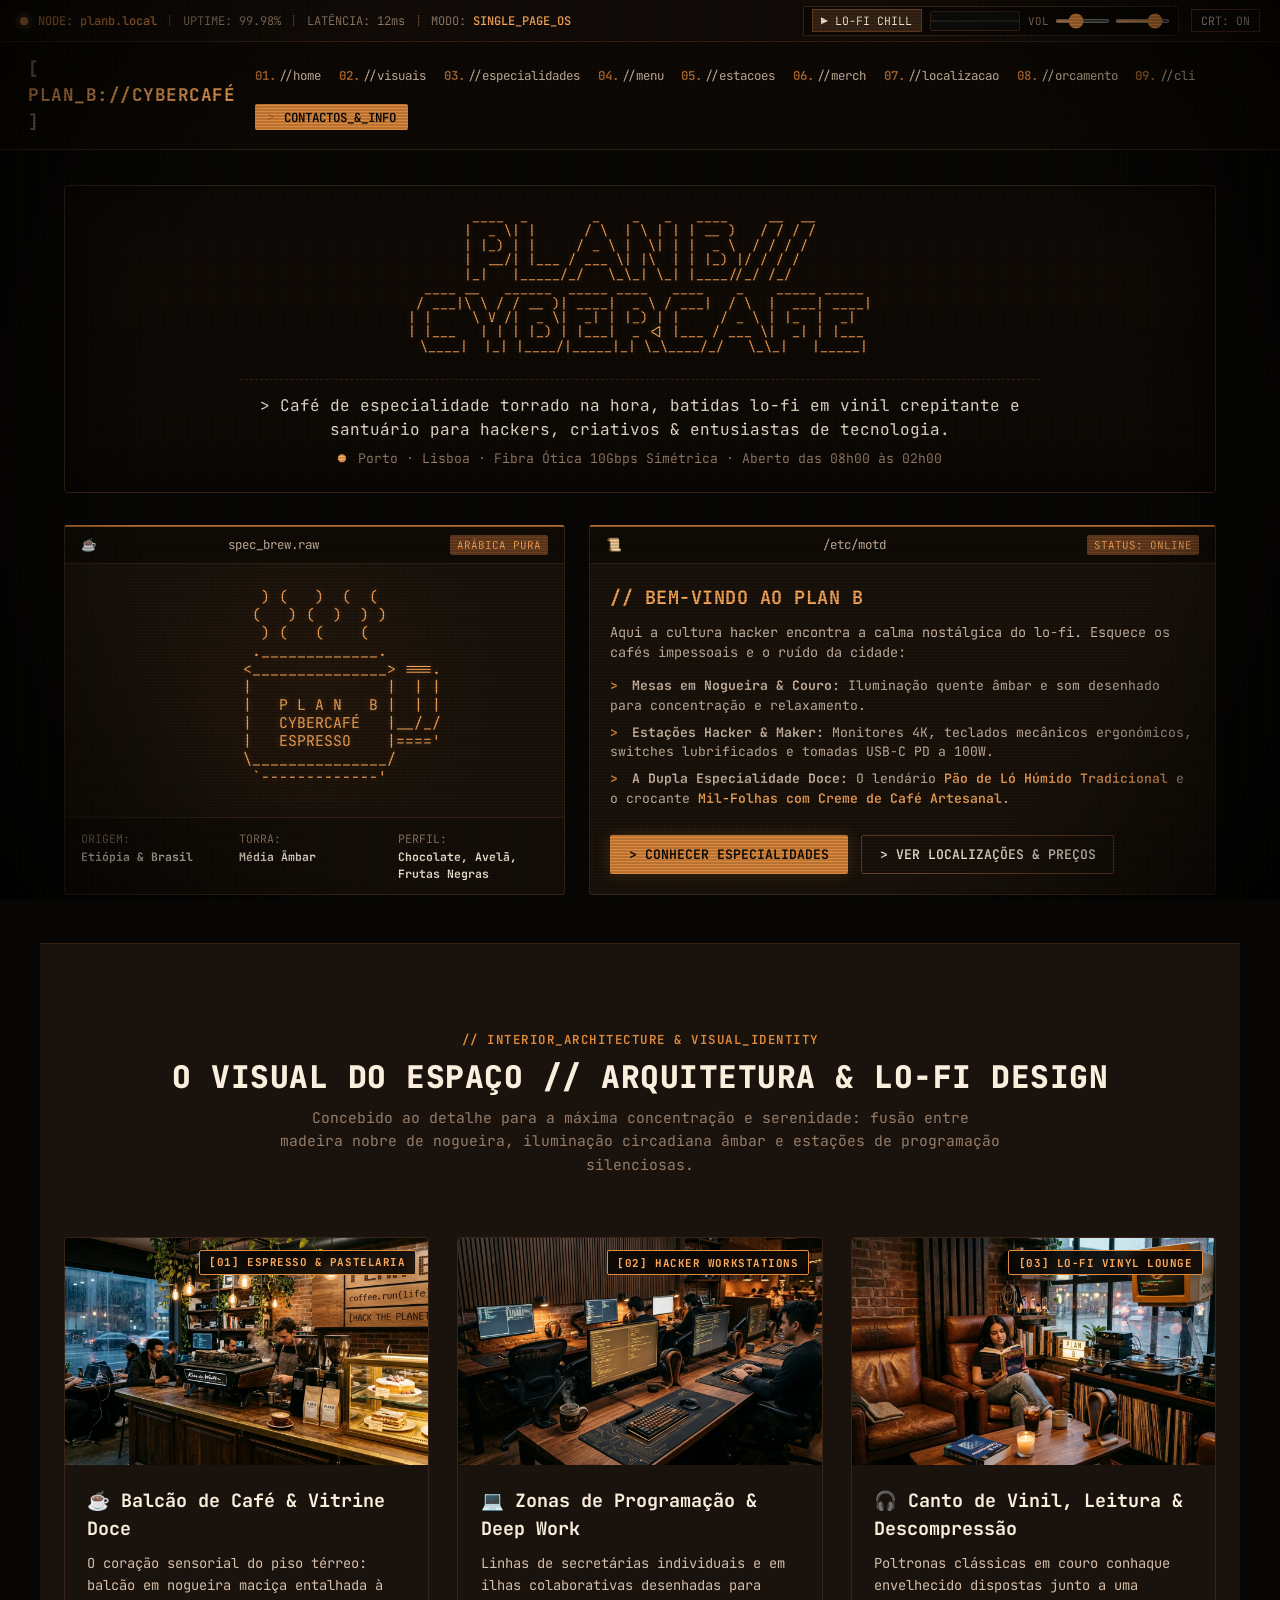
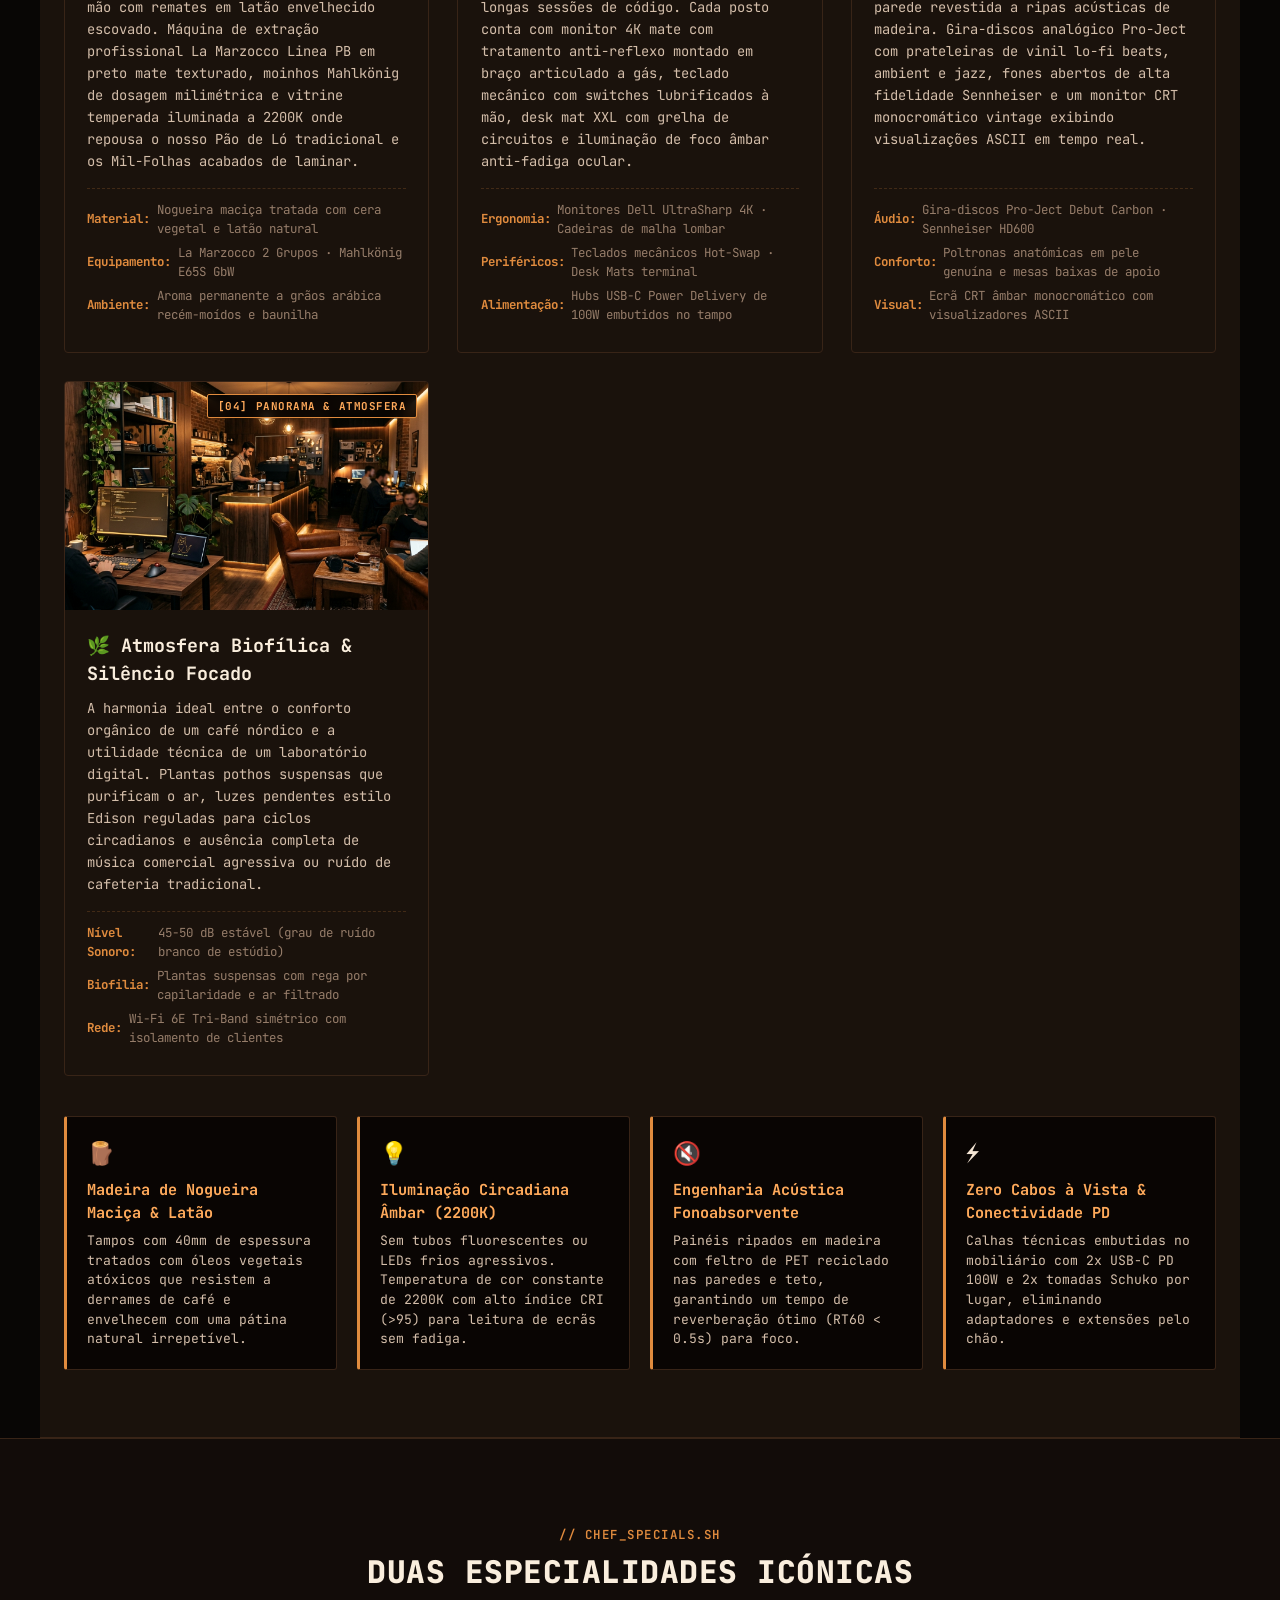
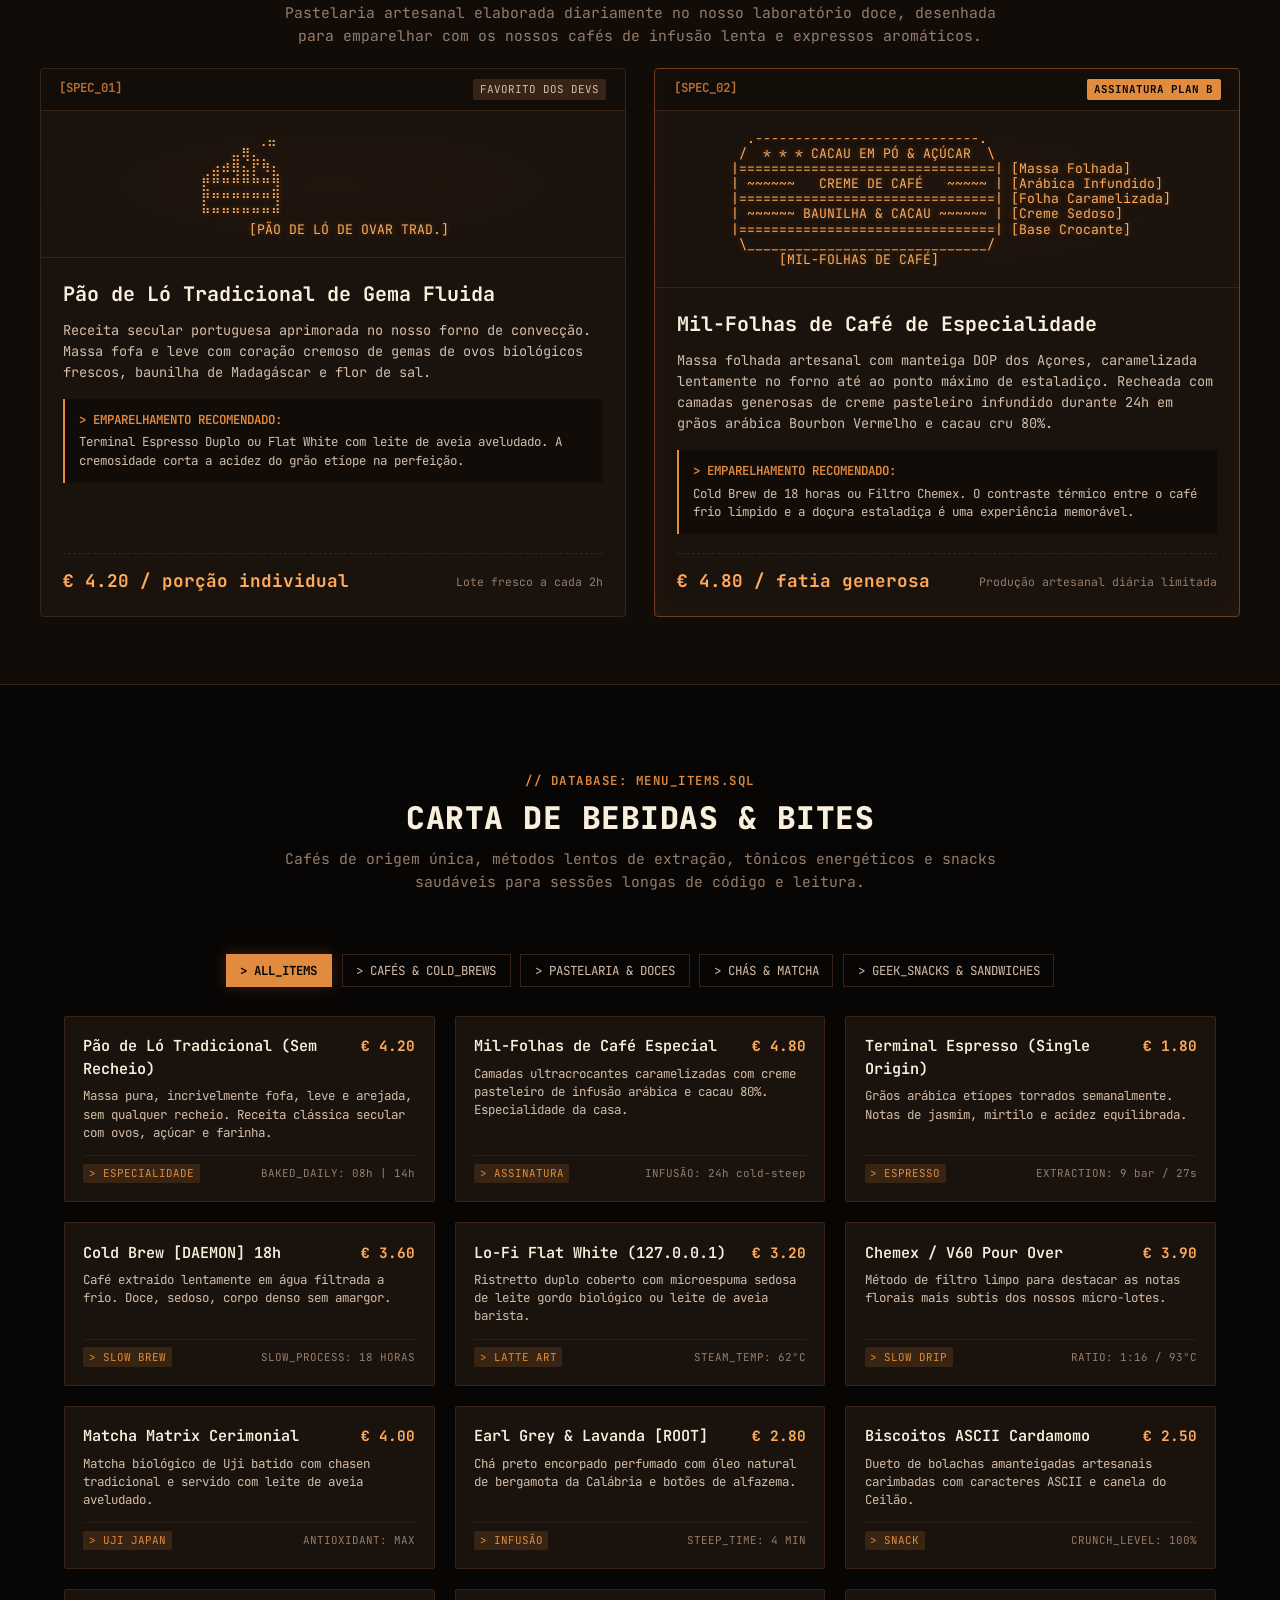
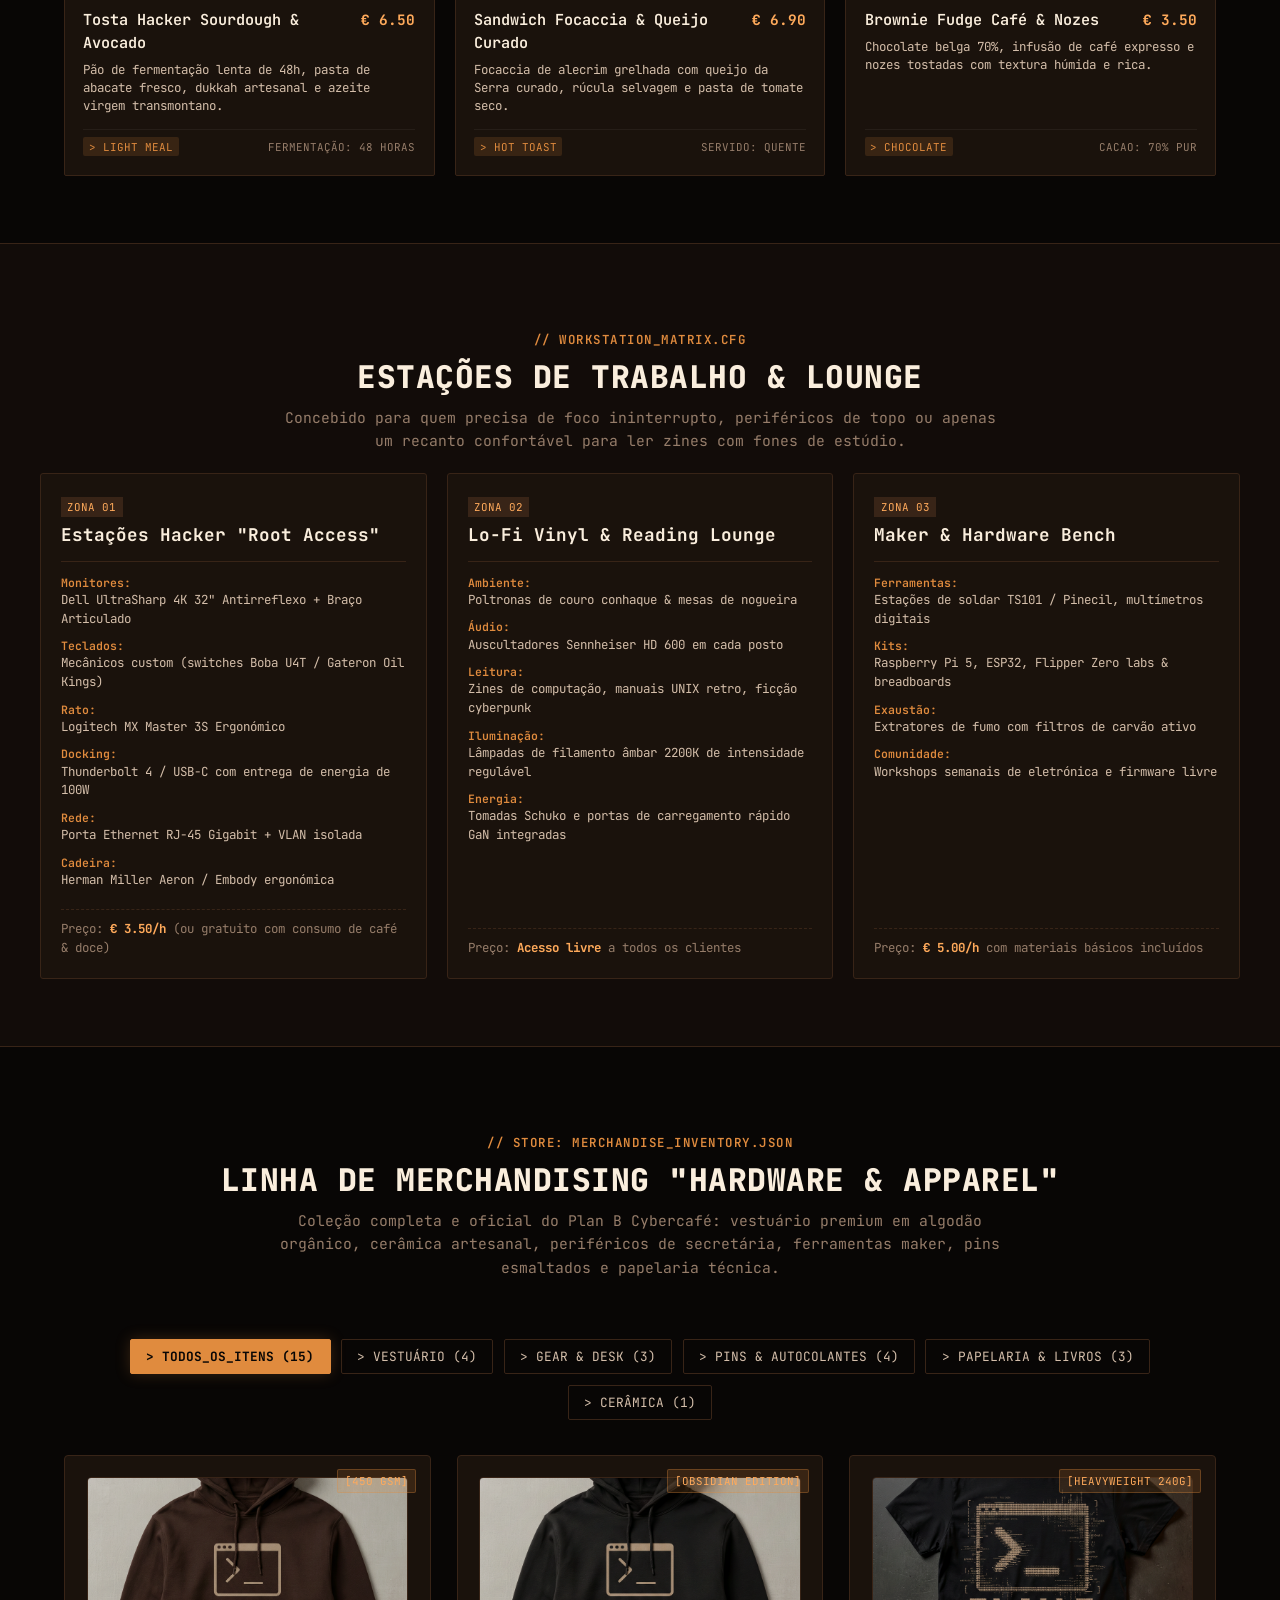
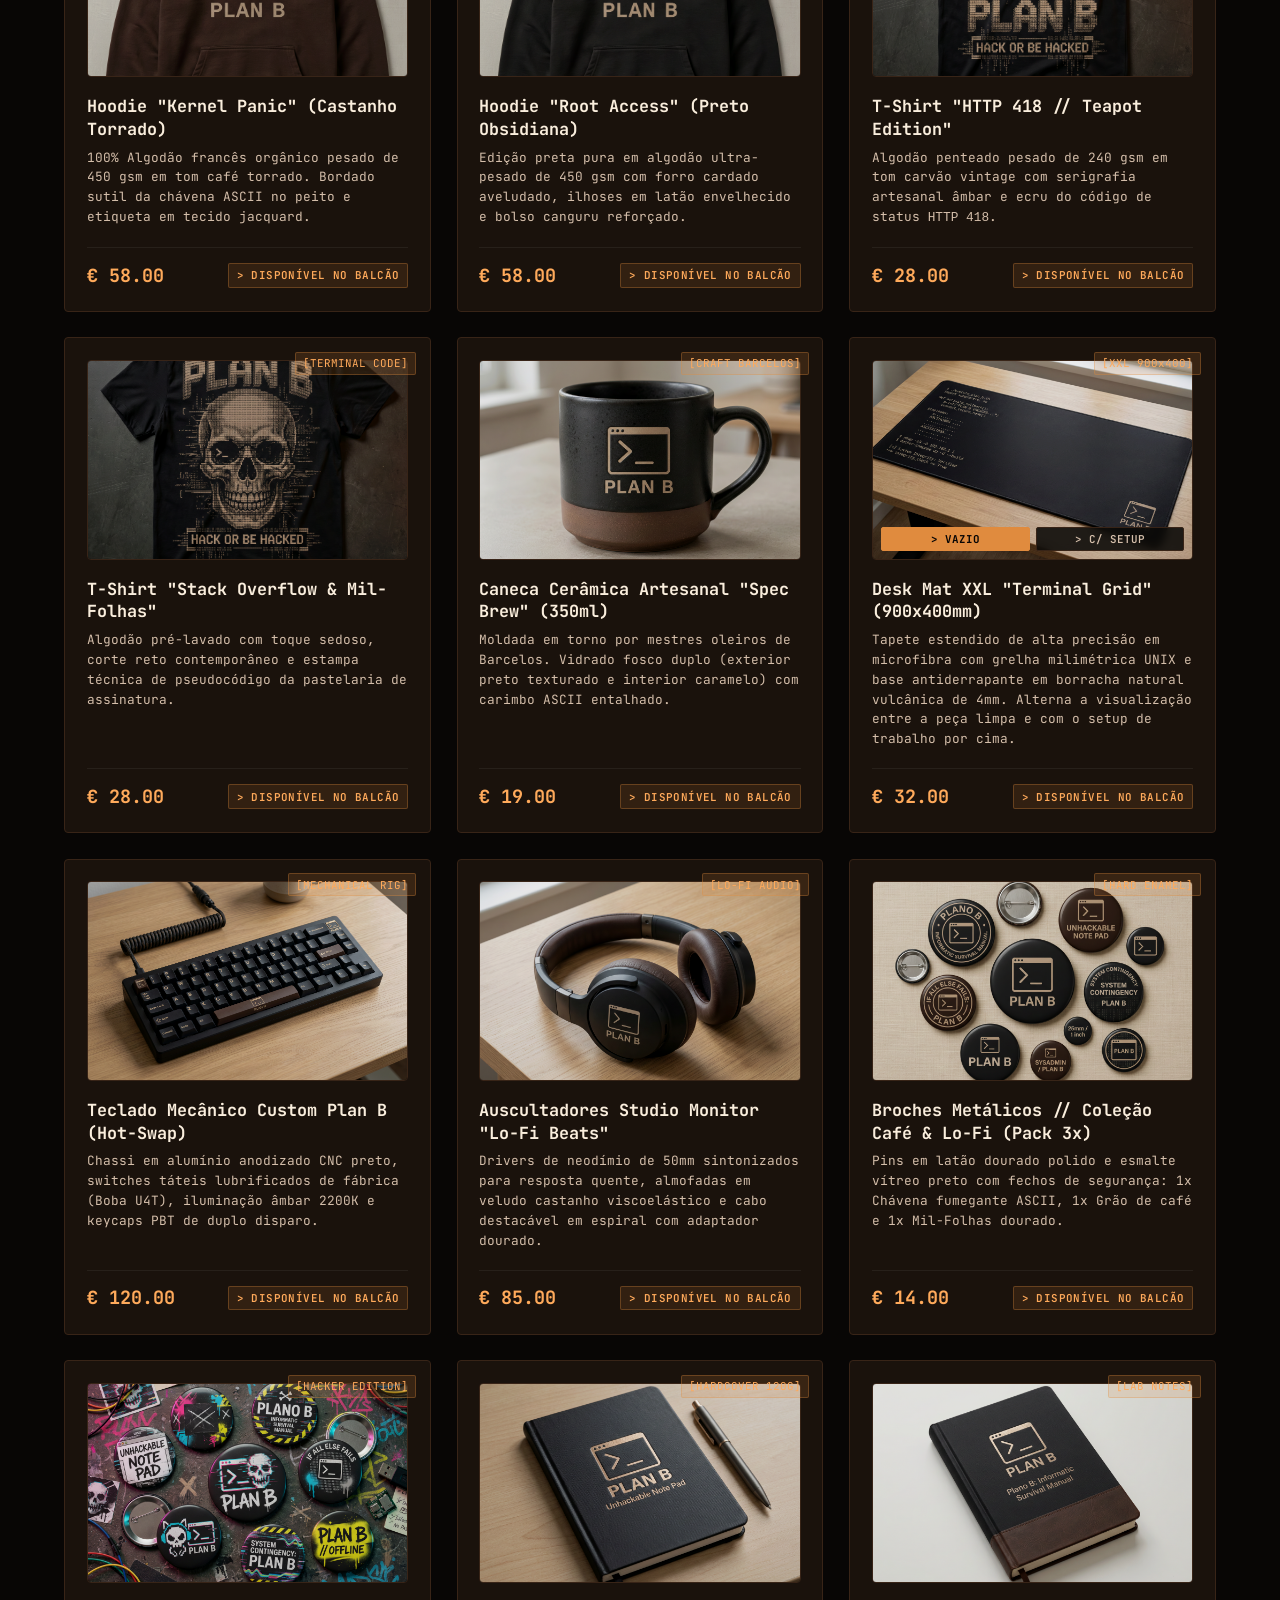
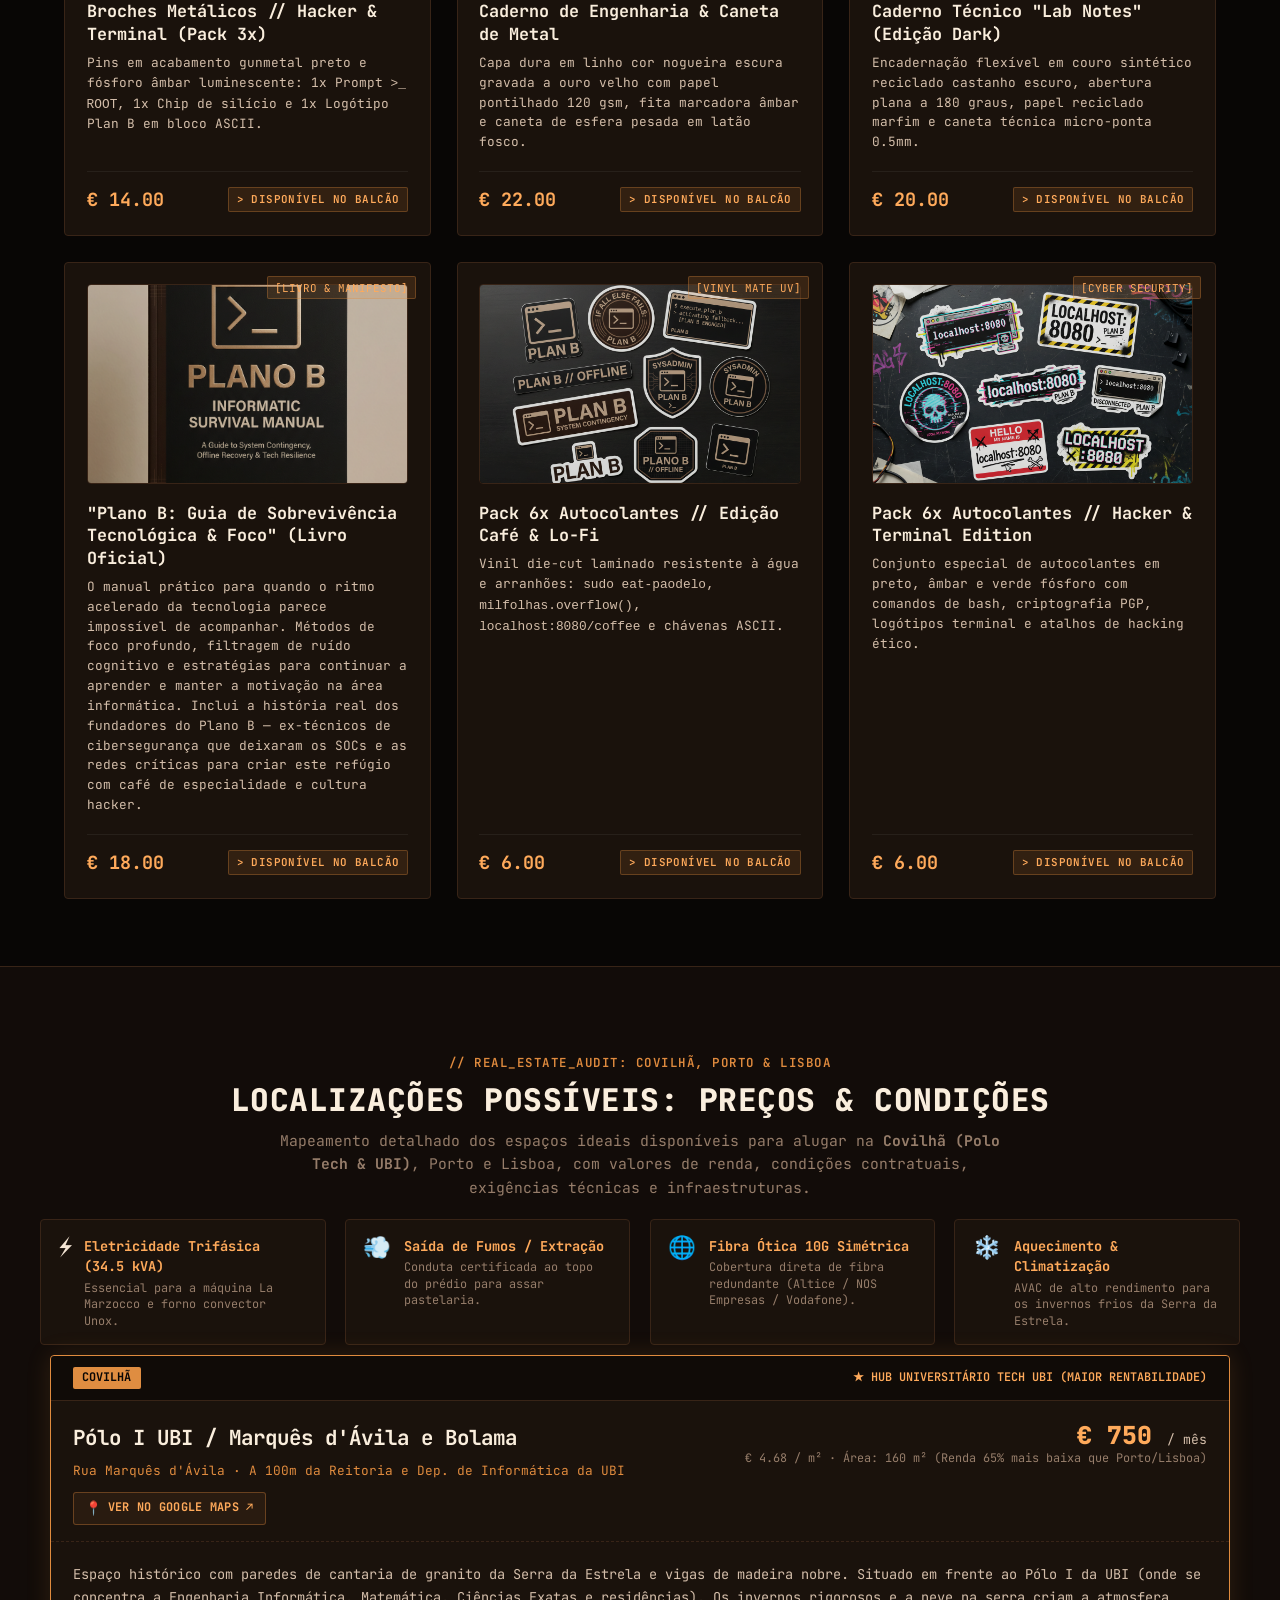
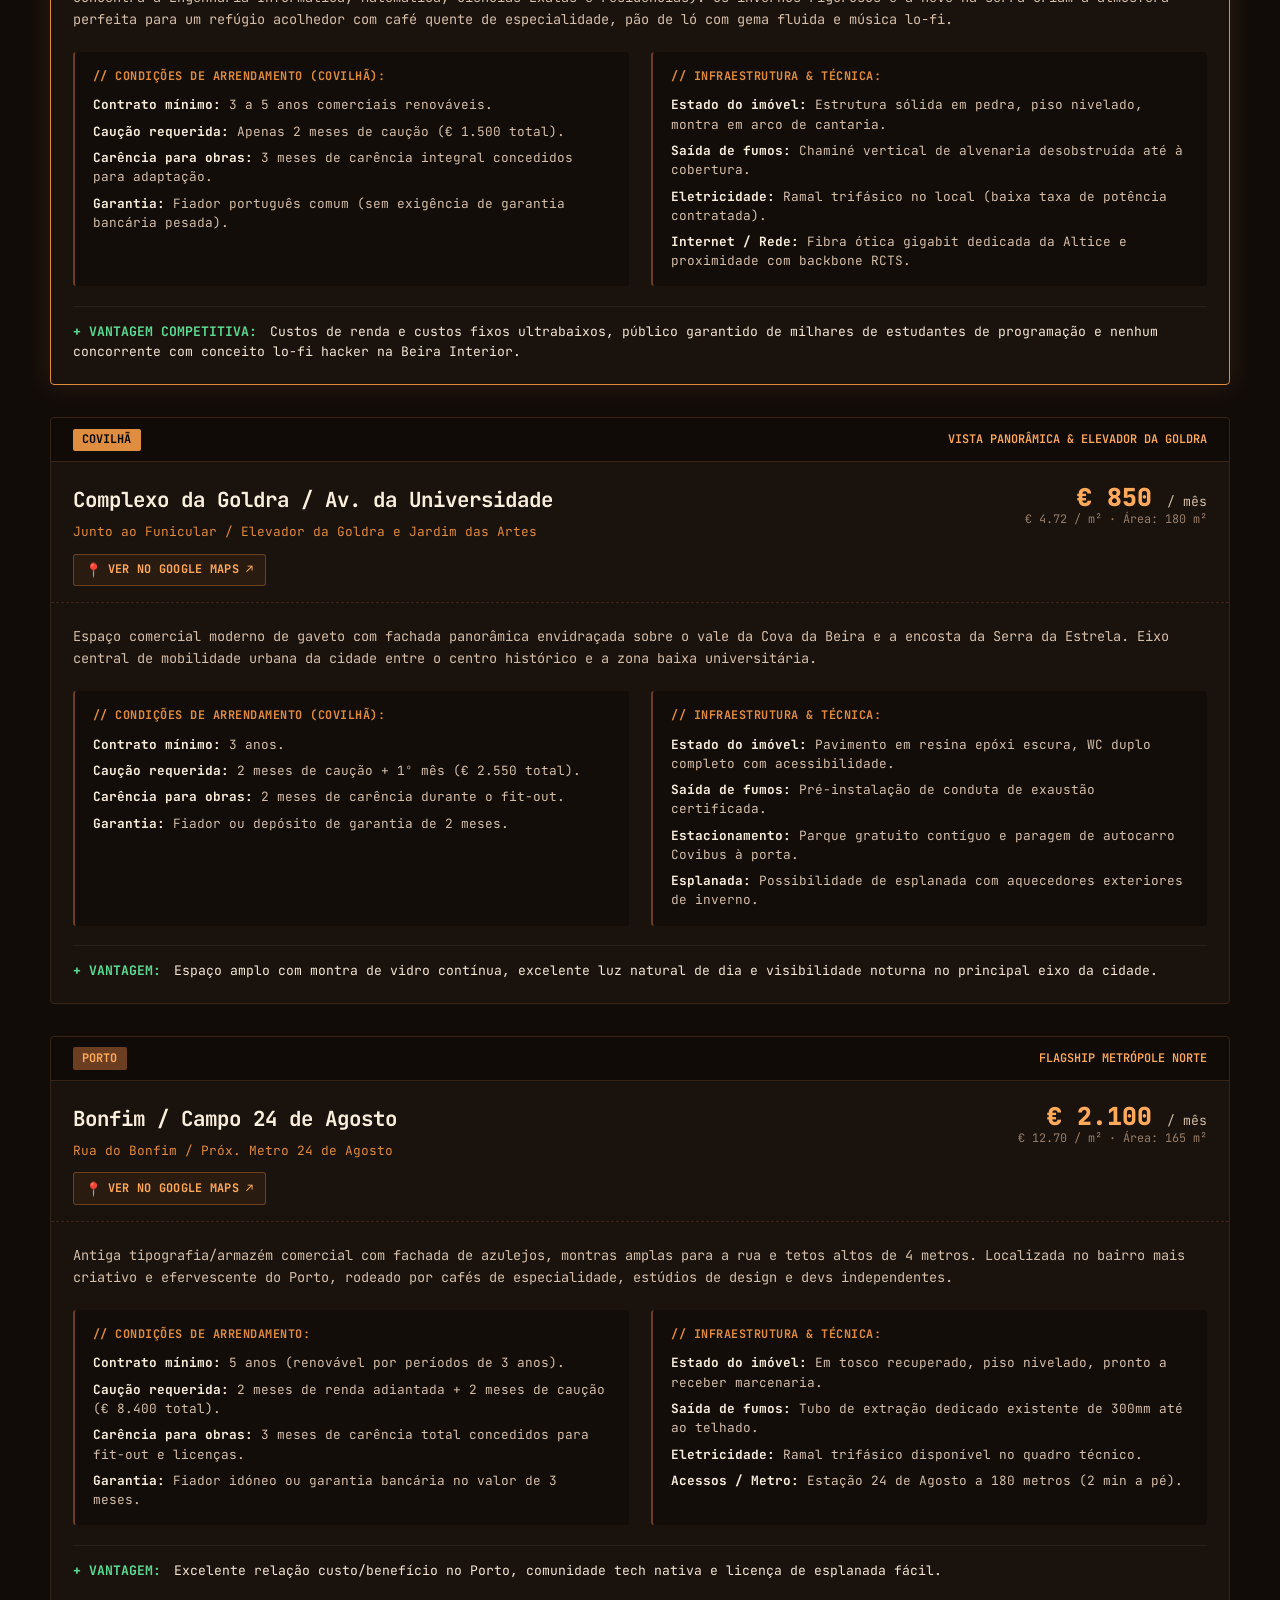
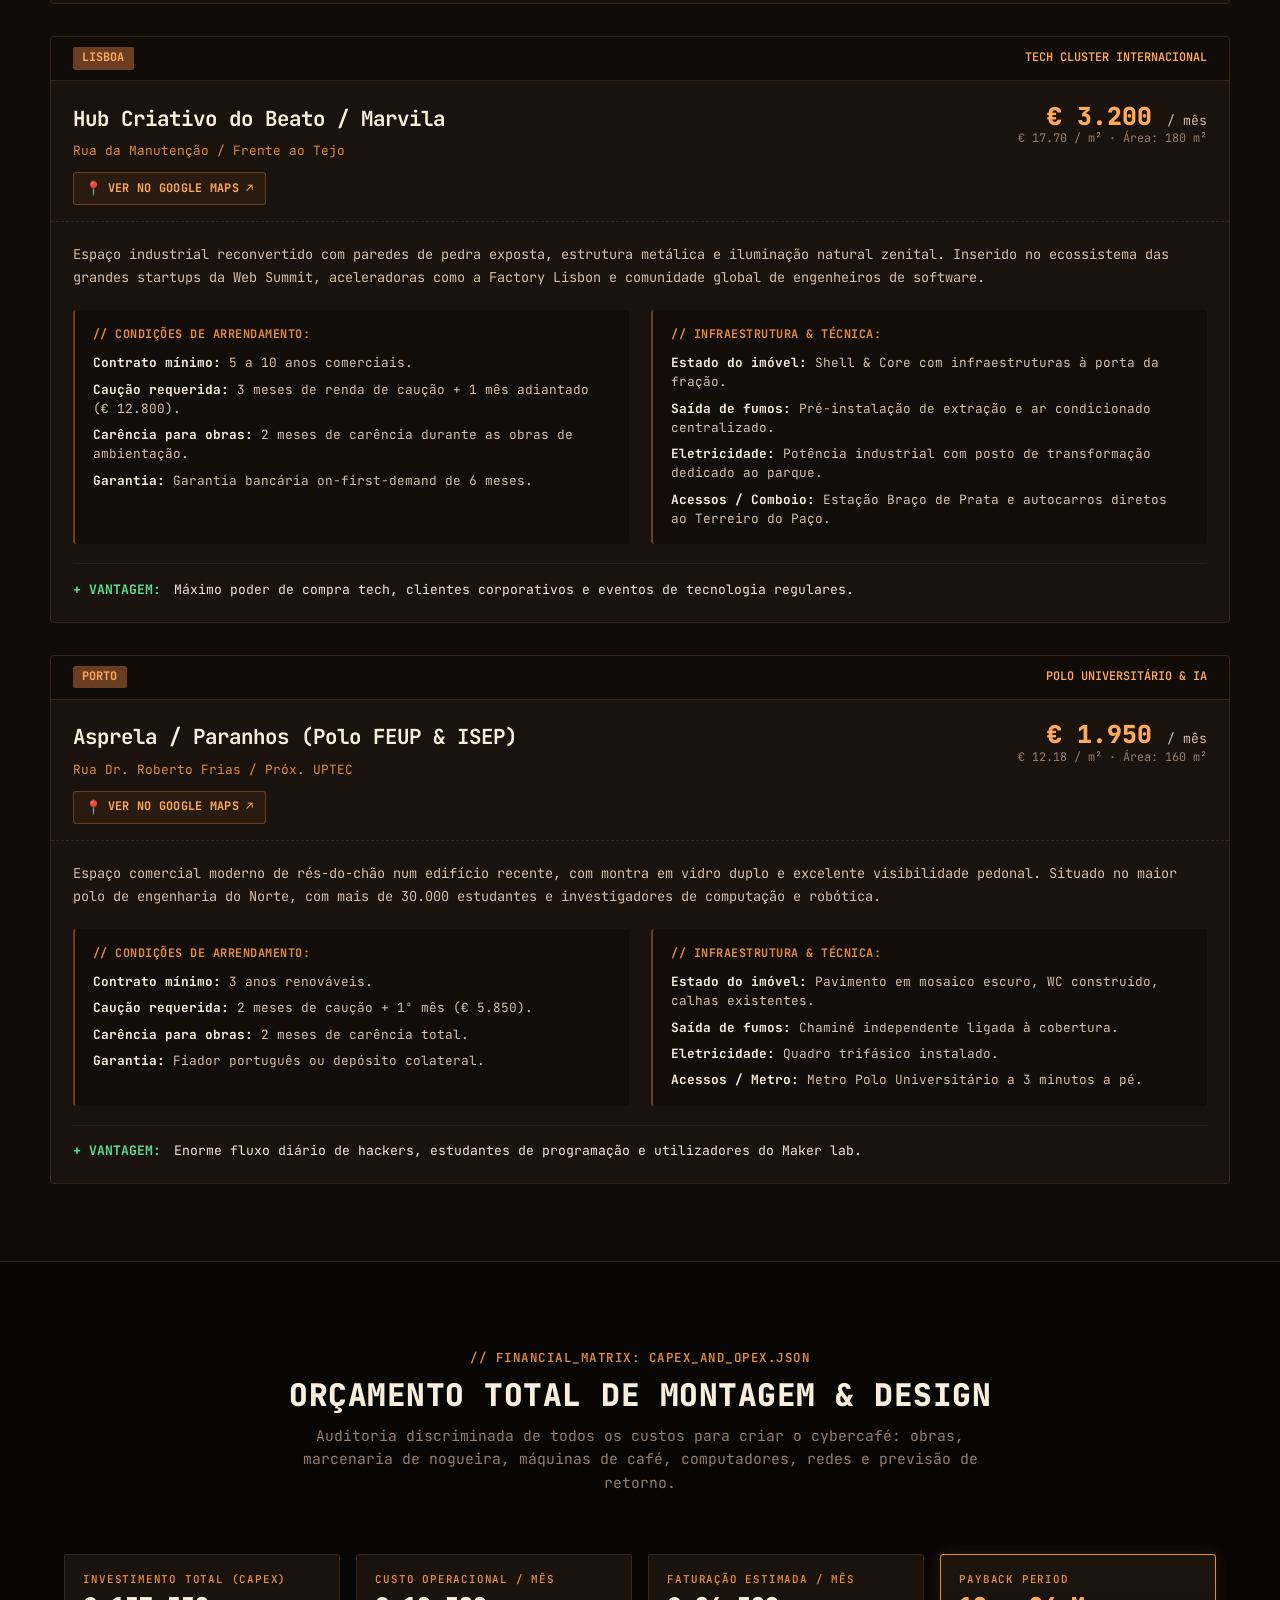
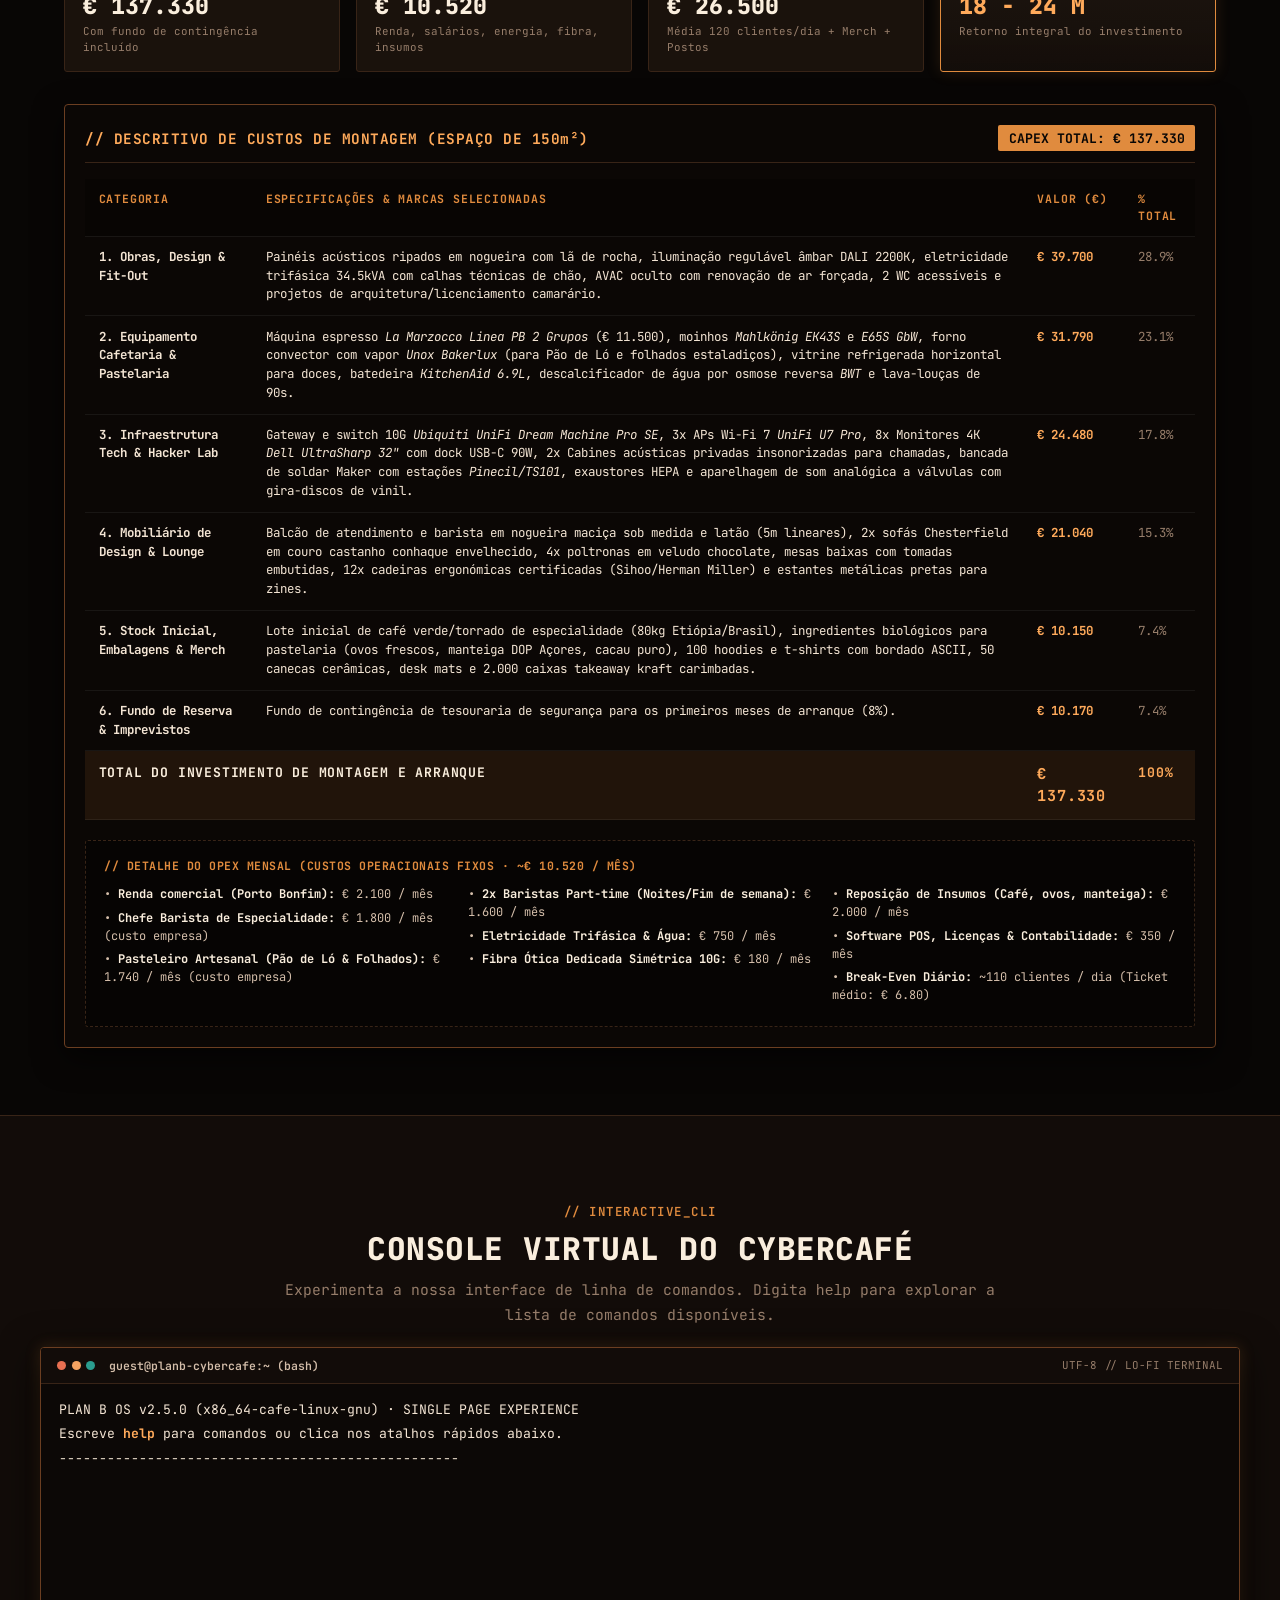
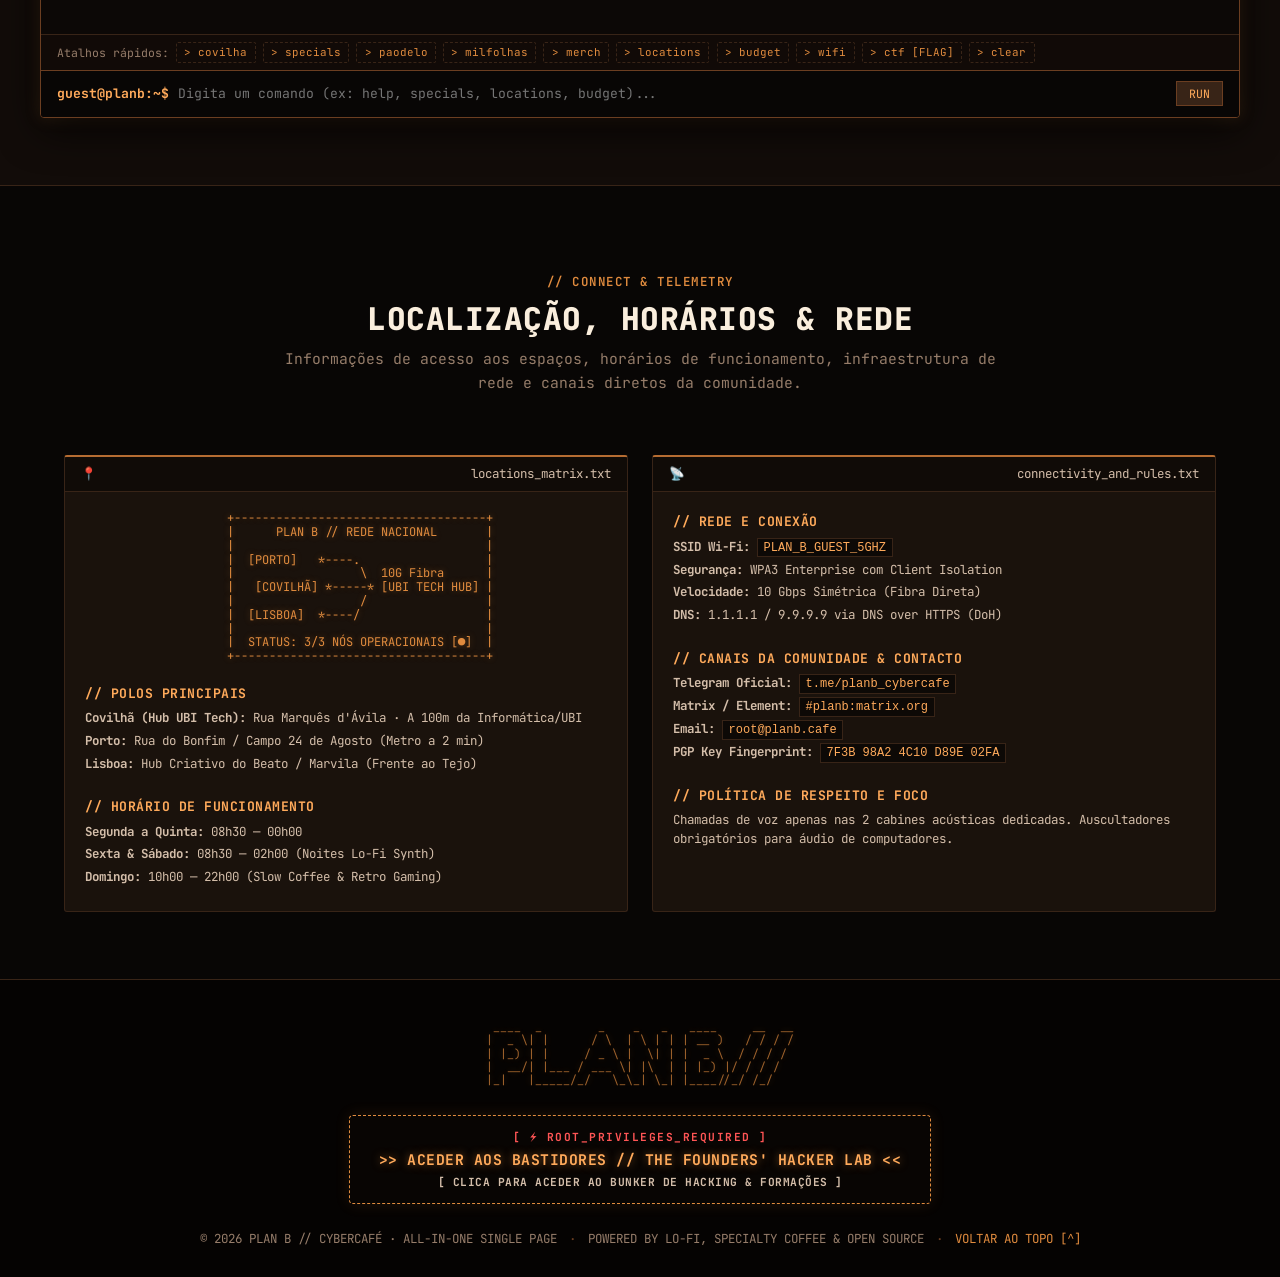
==== commit d08404bf: "add CTF flag challenge, interactive terminal verification, and voucher modal" ====
--- a/index.html
+++ b/index.html
@@ -7,6 +7,21 @@
     <title>PLAN B // Lo-Fi Cybercafé & Hacker Lounge</title>
     <meta name="description"
         content="Cybercafé lo-fi, cultura hacker, café de especialidade, pão de ló artesanal tradicional sem recheio e mil-folhas de café com ambiente terminal.">
+    <!--
+    ====================================================================
+    [PLAN B // CAPTIVE PORTAL SNIFFER PACKET INTERCEPT]
+    Source: 10.42.0.1 (Plan B Wi-Fi Gateway - UBI Covilhã)
+    HTTP/1.1 200 OK
+    Server: PlanB-Daemon/1.33.7 (Alpine-Edge)
+    X-Challenge: "O Desafio da Flag dos Bastidores"
+    X-Cipher-Pipeline: Base64 -> ROT13 (Cifra de César 13 posições)
+    X-Packet-Payload: YzQwX3EzX3kwX2Zyel9lcnB1cnZiXzEzMzc=
+    
+    Submete a tua flag no Terminal do site com: flag FLAG{...}
+    ====================================================================
+    -->
+    <meta name="x-planb-challenge" content="Base64 -> ROT13">
+    <meta name="x-planb-payload" content="YzQwX3EzX3kwX2Zyel9lcnB1cnZiXzEzMzc=">
     <link rel="preload" href="Loading.mp4" as="video" type="video/mp4">
     <link rel="preconnect" href="https://fonts.googleapis.com">
     <link rel="preconnect" href="https://fonts.gstatic.com" crossorigin>
@@ -324,15 +339,12 @@
                     </div>
                     <div class="spec-ascii-box">
                         <pre class="ascii-art pastry-ascii">
-          _.-~~~~~-._          
-        /   .-------.   \        
-       /   /  .---.  \   \       
-      |   |  ( GEMA ) |   |      
-      |   |  |DOCE &| |   |      
-      |   |  (FLUIDA) |   |      
-       \   \  `---`  /   /       
-        \   `-------`   /        
-         ` -._     _.- `         
+  ⠀⠀⠀⠀⢀⣤⠀⠀
+⠀⠀⠀⣤⢿⣄⡀⠀
+⢀⣴⠾⢿⣦⡏⠻⣆
+⣟⠛⠛⠛⠛⠛⠛⣻
+⡟⠛⠛⠛⠛⠛⠛⢻
+⠛⠛⠛⠛⠛⠛⠛⠛  
       [PÃO DE LÓ DE OVAR TRAD.]  
 </pre>
                     </div>
@@ -1382,6 +1394,7 @@
                     <button class="quick-btn" data-cmd="locations">&gt; locations</button>
                     <button class="quick-btn" data-cmd="budget">&gt; budget</button>
                     <button class="quick-btn" data-cmd="wifi">&gt; wifi</button>
+                    <button class="quick-btn" data-cmd="ctf">&gt; ctf [FLAG]</button>
                     <button class="quick-btn" data-cmd="clear">&gt; clear</button>
                 </div>
                 <form class="terminal-input-row" id="terminal-form">
@@ -1497,6 +1510,50 @@
         </div>
     </footer>
 
+    <!-- MODAL DE CREDENCIAL CTF / VOUCHER BASTIDORES -->
+    <div id="ctf-modal-overlay" class="ctf-modal-overlay" style="display: none;" aria-hidden="true">
+        <div class="ctf-credential-card" role="dialog" aria-modal="true" aria-labelledby="ctf-card-title">
+            <div class="credential-header">
+                <span class="cred-dot dot-red"></span>
+                <span class="cred-dot dot-yellow"></span>
+                <span class="cred-dot dot-green"></span>
+                <span class="cred-title-bar" id="ctf-card-title">[ ★ PLAN B // ACCESS_GRANTED // ROOT CLEARANCE ]</span>
+                <button type="button" class="btn-close-cred" id="btn-close-ctf-modal"
+                    aria-label="Fechar">&times;</button>
+            </div>
+            <div class="credential-body">
+                <div class="cred-badge-row">
+                    <span class="cred-tag-live">● STATUS: VERIFIED HACKER</span>
+                    <span class="cred-id">SERIAL: #PB-COV-1337-ROOT</span>
+                </div>
+                <h3 class="cred-main-title">CREDENCIAL OFICIAL DE ACESSO AOS BASTIDORES</h3>
+                <p class="cred-desc">
+                    Parabéns! Quebraste a cifra do portal Wi-Fi. Esta credencial digital certifica a tua curiosidade e
+                    dá-te acesso à lista restrita de alunos dos fundadores com <strong>50% de desconto</strong> na
+                    bancada maker e formações avançadas de Red Team.
+                </p>
+                <div class="voucher-box">
+                    <div class="voucher-label">CÓDIGO DE DESCONTO / VOUCHER DO BARISTA:</div>
+                    <div class="voucher-code" id="voucher-code-display">FLAG-BASTIDORES-1337</div>
+                    <div class="voucher-hint">Apresenta este código no balcão do Plan B na Covilhã (ou Porto/Lisboa)
+                    </div>
+                </div>
+                <div class="cred-barcode-wrap">
+                    <pre class="cred-barcode">||| | ||||| || |||| ||| |||| | ||| ||||| || |||| | ||| ||
+* F L A G - B A S T I D O R E S - 1 3 3 7 *</pre>
+                </div>
+            </div>
+            <div class="credential-footer">
+                <button type="button" id="btn-copy-voucher" class="btn-voucher-action">
+                    📋 COPIAR VOUCHER
+                </button>
+                <a href="bastidores.html" class="btn-voucher-action btn-go-bunker">
+                    ⚡ IR PARA OS BASTIDORES &gt;&gt;
+                </a>
+            </div>
+        </div>
+    </div>
+
     <!-- GLITCH OVERLAY DE TRANSIÇÃO -->
     <div id="glitch-overlay" class="glitch-overlay"></div>
 
--- a/styles.css
+++ b/styles.css
@@ -1821,13 +1821,12 @@
     pointer-events: none;
     z-index: 9999999;
     opacity: 0;
-    background: rgba(4, 2, 1, 0.96);
+    background: transparent;
     display: flex;
     justify-content: center;
     align-items: center;
     transition: opacity 0.15s ease;
     overflow: hidden;
-    backdrop-filter: blur(8px);
 }
 
 .glitch-overlay.active {
@@ -2059,21 +2058,197 @@
     }
 }
 
-/* Random horizontal slice glitches */
-.breach-slice {
+/* ==========================================================================
+   VISCERAL CYBERPUNK GLITCH SYSTEM
+   ========================================================================== */
+body.screen-glitching {
+    animation: heavyGlitchBreak 0.75s steps(2, jump-none) forwards;
+    overflow: hidden !important;
+}
+
+@keyframes heavyGlitchBreak {
+    0% {
+        transform: translate(0, 0) skew(0deg);
+        filter: contrast(160%) brightness(120%) drop-shadow(-8px 0 #00ffff) drop-shadow(8px 0 #ff0055);
+    }
+    12% {
+        transform: translate(-18px, 6px) skew(-4deg);
+        filter: contrast(200%) brightness(150%) drop-shadow(14px -3px #00ffff) drop-shadow(-14px 3px #ff0055) invert(15%);
+    }
+    25% {
+        transform: translate(22px, -8px) skew(5deg);
+        filter: contrast(220%) brightness(130%) drop-shadow(-18px 4px #00ffff) drop-shadow(18px -4px #ff0055);
+    }
+    38% {
+        transform: translate(-25px, -4px) skew(-3deg);
+        filter: contrast(250%) brightness(160%) drop-shadow(12px 0 #00ffff) drop-shadow(-12px 0 #ff0055) invert(25%);
+    }
+    50% {
+        transform: translate(20px, 8px) skew(4deg);
+        filter: contrast(190%) brightness(110%) drop-shadow(-20px -5px #00ffff) drop-shadow(20px 5px #ff0055);
+    }
+    65% {
+        transform: translate(-12px, 3px) skew(-2deg);
+        filter: contrast(170%) brightness(140%) drop-shadow(10px 0 #00ffff) drop-shadow(-10px 0 #ff0055);
+    }
+    80% {
+        transform: translate(16px, -5px) skew(3deg);
+        filter: contrast(210%) brightness(130%) drop-shadow(-12px 0 #00ffff) drop-shadow(12px 0 #ff0055) invert(10%);
+    }
+    95% {
+        transform: translate(-4px, 2px) skew(-1deg);
+        filter: contrast(140%) brightness(110%);
+    }
+    100% {
+        transform: translate(0, 0) skew(0deg);
+        filter: none;
+    }
+}
+
+/* Glitch Chamber Elements */
+.glitch-chamber {
+    position: absolute;
+    top: 0;
+    left: 0;
+    width: 100vw;
+    height: 100vh;
+    z-index: 15;
+    pointer-events: none;
+    overflow: hidden;
+    display: flex;
+    justify-content: center;
+    align-items: center;
+    transition: opacity 0.3s ease;
+}
+
+.glitch-flash-white {
+    position: absolute;
+    top: 0;
+    left: 0;
+    width: 100vw;
+    height: 100vh;
+    background: #ffffff;
+    opacity: 0.85;
+    animation: flashFade 0.22s ease-out forwards;
+    z-index: 5;
+    pointer-events: none;
+}
+
+@keyframes flashFade {
+    0% { opacity: 0.85; }
+    100% { opacity: 0; }
+}
+
+.glitch-slice-bar {
     position: absolute;
     width: 100vw;
-    height: 14px;
-    background: rgba(0, 255, 255, 0.15);
-    mix-blend-mode: screen;
+    left: 0;
+    mix-blend-mode: difference;
+    z-index: 10;
     pointer-events: none;
-    z-index: 12;
-    display: none;
-}
-
-.glitch-overlay.active .breach-slice {
-    display: block;
-    animation: sliceGlitch 0.25s infinite alternate;
+}
+
+.glitch-slice-bar.s1 {
+    top: 12%;
+    height: 52px;
+    background: rgba(0, 255, 234, 0.75);
+    animation: glitchTear1 0.22s infinite alternate;
+}
+
+.glitch-slice-bar.s2 {
+    top: 32%;
+    height: 75px;
+    background: rgba(255, 0, 85, 0.7);
+    animation: glitchTear2 0.18s infinite alternate-reverse;
+}
+
+.glitch-slice-bar.s3 {
+    top: 56%;
+    height: 38px;
+    background: rgba(255, 180, 84, 0.8);
+    animation: glitchTear1 0.16s infinite alternate;
+}
+
+.glitch-slice-bar.s4 {
+    top: 74%;
+    height: 65px;
+    background: rgba(0, 255, 136, 0.65);
+    animation: glitchTear2 0.25s infinite alternate;
+}
+
+.glitch-slice-bar.s5 {
+    top: 88%;
+    height: 28px;
+    background: rgba(255, 0, 255, 0.75);
+    animation: glitchTear1 0.14s infinite alternate-reverse;
+}
+
+@keyframes glitchTear1 {
+    0% { transform: translateX(-40px) scaleY(1); clip-path: polygon(0 0, 100% 0, 100% 100%, 0 100%); }
+    50% { transform: translateX(50px) scaleY(1.35); clip-path: polygon(0 15%, 100% 0, 100% 85%, 0 100%); }
+    100% { transform: translateX(-25px) scaleY(0.9); clip-path: polygon(0 0, 100% 20%, 100% 100%, 0 80%); }
+}
+
+@keyframes glitchTear2 {
+    0% { transform: translateX(45px) scaleY(1.25); }
+    50% { transform: translateX(-55px) scaleY(0.8); }
+    100% { transform: translateX(30px) scaleY(1.4); }
+}
+
+.glitch-static-noise {
+    position: absolute;
+    top: 0;
+    left: 0;
+    width: 100vw;
+    height: 100vh;
+    background-image: repeating-radial-gradient(circle at 50% 50%, rgba(255, 255, 255, 0.2) 0, rgba(0, 0, 0, 0.7) 2px, transparent 4px);
+    background-size: 6px 6px;
+    opacity: 0.8;
+    mix-blend-mode: overlay;
+    z-index: 8;
+    pointer-events: none;
+    animation: staticNoiseFlicker 0.1s infinite;
+}
+
+@keyframes staticNoiseFlicker {
+    0% { transform: translate(0, 0); opacity: 0.85; }
+    25% { transform: translate(-4px, 3px); opacity: 0.55; }
+    50% { transform: translate(3px, -4px); opacity: 0.95; }
+    75% { transform: translate(-2px, -2px); opacity: 0.65; }
+    100% { transform: translate(2px, 2px); opacity: 0.85; }
+}
+
+.glitch-hud-banner {
+    position: relative;
+    z-index: 15;
+    background: rgba(6, 3, 2, 0.96);
+    border: 2px solid var(--amber-glow);
+    box-shadow: 0 0 40px rgba(255, 180, 84, 0.5), inset 0 0 25px rgba(255, 85, 85, 0.4);
+    padding: 1.35rem 2.2rem;
+    text-align: center;
+    border-radius: 4px;
+    font-family: var(--font-mono);
+    animation: bannerPop 0.15s ease-out;
+}
+
+@keyframes bannerPop {
+    0% { transform: scale(0.9); opacity: 0; }
+    100% { transform: scale(1); opacity: 1; }
+}
+
+.glitch-banner-tag {
+    color: #ff5555;
+    font-weight: 800;
+    font-size: 0.95rem;
+    letter-spacing: 0.12em;
+    margin-bottom: 0.45rem;
+    text-shadow: 0 0 10px rgba(255, 85, 85, 0.7);
+}
+
+.glitch-banner-sub {
+    color: #6ee7b7;
+    font-size: 0.78rem;
+    letter-spacing: 0.08em;
 }
 
 /* ==========================================================================
@@ -2093,7 +2268,7 @@
     z-index: 20;
     opacity: 0;
     pointer-events: none;
-    transition: opacity 0.4s ease-in-out;
+    transition: opacity 0.3s ease-in-out;
 }
 
 .breach-video-stage.visible {
@@ -2186,56 +2361,6 @@
     transform: translateY(-1px);
 }
 
-@keyframes sliceGlitch {
-    0% {
-        top: 15%;
-        transform: translateX(-15px);
-    }
-
-    50% {
-        top: 65%;
-        transform: translateX(20px);
-        height: 8px;
-    }
-
-    100% {
-        top: 40%;
-        transform: translateX(-8px);
-        height: 18px;
-    }
-}
-
-/* Page shake effect */
-body.screen-shaking {
-    animation: bodyShake 0.4s infinite;
-}
-
-@keyframes bodyShake {
-    0% {
-        transform: translate(1px, 1px) rotate(0deg);
-    }
-
-    20% {
-        transform: translate(-2px, -1px) rotate(-0.5deg);
-    }
-
-    40% {
-        transform: translate(-3px, 0px) rotate(0.5deg);
-    }
-
-    60% {
-        transform: translate(2px, 1px) rotate(0deg);
-    }
-
-    80% {
-        transform: translate(1px, -1px) rotate(0.5deg);
-    }
-
-    100% {
-        transform: translate(0px, 0px) rotate(0deg);
-    }
-}
-
 /* ==========================================================================
    ESTILOS ESPECÍFICOS DA PÁGINA BASTIDORES.HTML
    ========================================================================== */
@@ -2304,6 +2429,51 @@
     color: var(--crema-muted);
     font-size: 1rem;
     line-height: 1.6;
+}
+
+/* ==========================================================================
+   BUNKER HERO ASCII TERMINAL (AMPLIADO & DESTACADO)
+   ========================================================================== */
+.bunker-hero-ascii-wrapper {
+    max-width: 1040px;
+    margin: 2.2rem auto 1.2rem;
+    background: rgba(10, 6, 4, 0.94);
+    border: 1px solid var(--border-brown-accent);
+    border-radius: 6px;
+    box-shadow: 0 14px 45px rgba(0, 0, 0, 0.85), 0 0 35px rgba(255, 180, 84, 0.22);
+    overflow: hidden;
+    text-align: left;
+}
+
+.bunker-hero-ascii-wrapper .terminal-bar {
+    background: rgba(22, 13, 8, 0.96);
+    border-bottom: 1px solid var(--border-brown-accent);
+    padding: 0.6rem 1.1rem;
+    display: flex;
+    align-items: center;
+    gap: 0.45rem;
+    font-size: 0.74rem;
+    font-family: var(--font-mono);
+}
+
+.bunker-hero-ascii {
+    font-size: clamp(0.95rem, 1.3vw, 1.25rem) !important;
+    line-height: 1.18 !important;
+    color: var(--amber-bright) !important;
+    margin: 0 !important;
+    padding: 1.6rem 2.2rem !important;
+    display: block !important;
+    text-align: left !important;
+    text-shadow: 0 0 10px rgba(255, 180, 84, 0.5) !important;
+    overflow-x: auto;
+    white-space: pre;
+}
+
+@media (max-width: 768px) {
+    .bunker-hero-ascii {
+        font-size: 0.76rem !important;
+        padding: 1rem 1.2rem !important;
+    }
 }
 
 .manifesto-box {
@@ -2892,4 +3062,624 @@
         display: block;
         overflow-x: auto;
     }
-}+}
+
+/* ==========================================================================
+   26. DESAFIO DA FLAG (CTF) & CREDENCIAL MODAL
+   ========================================================================== */
+.flag-packet-preview {
+    background: rgba(14, 9, 6, 0.95);
+    border: 1px dashed var(--amber-glow);
+    padding: 1rem 1.25rem;
+    border-radius: 4px;
+    font-family: var(--font-mono);
+    font-size: 0.8rem;
+    margin-top: 1rem;
+    box-shadow: inset 0 0 15px rgba(0, 0, 0, 0.8);
+}
+
+.flag-packet-header {
+    color: var(--amber-bright);
+    font-weight: 700;
+    margin-bottom: 0.5rem;
+    display: flex;
+    align-items: center;
+    gap: 0.4rem;
+    letter-spacing: 0.05em;
+}
+
+.flag-packet-code {
+    background: rgba(0, 0, 0, 0.75);
+    border-left: 3px solid var(--accent-cyan);
+    padding: 0.5rem 0.8rem;
+    color: #6ee7b7;
+    line-height: 1.5;
+    margin-bottom: 0.8rem;
+    word-break: break-all;
+}
+
+.flag-input-group {
+    display: flex;
+    gap: 0.5rem;
+    align-items: center;
+    flex-wrap: wrap;
+}
+
+.flag-text-input {
+    background: #000;
+    border: 1px solid var(--border-brown-accent);
+    color: var(--amber-bright);
+    padding: 0.45rem 0.75rem;
+    font-family: var(--font-mono);
+    font-size: 0.82rem;
+    border-radius: 3px;
+    flex: 1;
+    min-width: 250px;
+    outline: none;
+    transition: border-color 0.2s, box-shadow 0.2s;
+}
+
+.flag-text-input:focus {
+    border-color: var(--amber-bright);
+    box-shadow: 0 0 8px rgba(255, 180, 84, 0.3);
+}
+
+.btn-flag-submit {
+    background: var(--amber-glow);
+    color: var(--bg-black);
+    font-family: var(--font-mono);
+    font-weight: 700;
+    font-size: 0.78rem;
+    padding: 0.45rem 1rem;
+    border: none;
+    border-radius: 3px;
+    cursor: pointer;
+    transition: background 0.2s, transform 0.1s;
+}
+
+.btn-flag-submit:hover {
+    background: var(--amber-bright);
+    transform: translateY(-1px);
+}
+
+.flag-terminal-link {
+    color: var(--text-muted);
+    font-size: 0.74rem;
+    text-decoration: underline;
+    transition: color 0.2s;
+}
+
+.flag-terminal-link:hover {
+    color: var(--amber-glow);
+}
+
+.flag-status-message {
+    font-size: 0.78rem;
+    margin-top: 0.5rem;
+    min-height: 1.2rem;
+    font-family: var(--font-mono);
+}
+
+.flag-status-message.success {
+    color: #6ee7b7;
+    font-weight: bold;
+}
+
+.flag-status-message.error {
+    color: #ff5555;
+}
+
+/* --- CTF CREDENTIAL MODAL OVERLAY --- */
+.ctf-modal-overlay {
+    position: fixed;
+    top: 0;
+    left: 0;
+    width: 100vw;
+    height: 100vh;
+    background: rgba(0, 0, 0, 0.88);
+    backdrop-filter: blur(6px);
+    z-index: 10000;
+    display: flex;
+    align-items: center;
+    justify-content: center;
+    padding: 1.5rem;
+    animation: fadeInModal 0.25s ease-out;
+}
+
+@keyframes fadeInModal {
+    from { opacity: 0; transform: scale(0.97); }
+    to { opacity: 1; transform: scale(1); }
+}
+
+.ctf-credential-card {
+    background: #0d0907;
+    border: 2px solid var(--amber-glow);
+    border-radius: 6px;
+    width: 100%;
+    max-width: 580px;
+    box-shadow: 0 0 40px rgba(255, 180, 84, 0.25), 0 20px 50px rgba(0, 0, 0, 0.9);
+    position: relative;
+    overflow: hidden;
+    font-family: var(--font-mono);
+}
+
+.ctf-credential-card::before {
+    content: "";
+    position: absolute;
+    top: 0;
+    left: 0;
+    right: 0;
+    height: 3px;
+    background: linear-gradient(90deg, #ff5555, var(--amber-bright), #6ee7b7);
+}
+
+.credential-header {
+    background: rgba(26, 17, 12, 0.9);
+    padding: 0.65rem 1rem;
+    border-bottom: 1px solid var(--border-brown-accent);
+    display: flex;
+    align-items: center;
+    gap: 0.4rem;
+}
+
+.cred-dot {
+    width: 9px;
+    height: 9px;
+    border-radius: 50%;
+    display: inline-block;
+}
+
+.cred-title-bar {
+    margin-left: 0.5rem;
+    font-size: 0.74rem;
+    color: var(--amber-bright);
+    font-weight: 700;
+    letter-spacing: 0.05em;
+    flex-grow: 1;
+}
+
+.btn-close-cred {
+    background: transparent;
+    border: none;
+    color: var(--text-muted);
+    font-size: 1.2rem;
+    line-height: 1;
+    cursor: pointer;
+    transition: color 0.2s;
+}
+
+.btn-close-cred:hover {
+    color: #ff5555;
+}
+
+.credential-body {
+    padding: 1.5rem 1.75rem;
+}
+
+.cred-badge-row {
+    display: flex;
+    justify-content: space-between;
+    align-items: center;
+    margin-bottom: 1rem;
+    font-size: 0.72rem;
+}
+
+.cred-tag-live {
+    color: #6ee7b7;
+    font-weight: 700;
+}
+
+.cred-id {
+    color: var(--text-muted);
+}
+
+.cred-main-title {
+    color: var(--crema-light);
+    font-size: 1.15rem;
+    margin-bottom: 0.65rem;
+    letter-spacing: 0.02em;
+}
+
+.cred-desc {
+    color: var(--crema-muted);
+    font-size: 0.84rem;
+    line-height: 1.5;
+    margin-bottom: 1.25rem;
+}
+
+.voucher-box {
+    background: rgba(0, 0, 0, 0.7);
+    border: 1px dashed var(--amber-glow);
+    padding: 0.85rem 1rem;
+    text-align: center;
+    border-radius: 4px;
+    margin-bottom: 1.25rem;
+}
+
+.voucher-label {
+    font-size: 0.68rem;
+    color: var(--text-muted);
+    letter-spacing: 0.08em;
+    margin-bottom: 0.35rem;
+}
+
+.voucher-code {
+    font-size: 1.35rem;
+    font-weight: 800;
+    color: var(--amber-bright);
+    letter-spacing: 0.12em;
+    text-shadow: 0 0 10px rgba(255, 180, 84, 0.5);
+    user-select: all;
+}
+
+.voucher-hint {
+    font-size: 0.68rem;
+    color: #6ee7b7;
+    margin-top: 0.35rem;
+}
+
+.cred-barcode-wrap {
+    text-align: center;
+    margin-bottom: 0.5rem;
+}
+
+.cred-barcode {
+    color: rgba(255, 255, 255, 0.5);
+    font-size: 0.7rem;
+    letter-spacing: 0.15em;
+    line-height: 1.3;
+    margin: 0;
+}
+
+.credential-footer {
+    padding: 0.85rem 1.75rem 1.25rem;
+    border-top: 1px solid var(--border-brown-dim);
+    display: flex;
+    gap: 0.75rem;
+    justify-content: flex-end;
+    background: rgba(18, 12, 8, 0.6);
+}
+
+.btn-voucher-action {
+    background: transparent;
+    border: 1px solid var(--border-brown-accent);
+    color: var(--amber-bright);
+    font-family: var(--font-mono);
+    font-size: 0.76rem;
+    font-weight: 700;
+    padding: 0.5rem 1.1rem;
+    border-radius: 3px;
+    cursor: pointer;
+    transition: all 0.2s;
+    text-decoration: none;
+    display: inline-flex;
+    align-items: center;
+    justify-content: center;
+}
+
+.btn-voucher-action:hover {
+    background: var(--border-brown-accent);
+    color: #fff;
+}
+
+.btn-go-bunker {
+    background: var(--amber-glow);
+    color: var(--bg-black);
+    border-color: var(--amber-glow);
+}
+
+.btn-go-bunker:hover {
+    background: var(--amber-bright);
+    color: var(--bg-black);
+    box-shadow: 0 0 12px rgba(255, 180, 84, 0.4);
+}
+
+/* ==========================================================================
+   26. DESAFIO DA FLAG (CTF) & CREDENCIAL MODAL
+   ========================================================================== */
+.flag-packet-preview {
+    background: rgba(14, 9, 6, 0.95);
+    border: 1px dashed var(--amber-glow);
+    padding: 1rem 1.25rem;
+    border-radius: 4px;
+    font-family: var(--font-mono);
+    font-size: 0.8rem;
+    margin-top: 1rem;
+    box-shadow: inset 0 0 15px rgba(0, 0, 0, 0.8);
+}
+
+.flag-packet-header {
+    color: var(--amber-bright);
+    font-weight: 700;
+    margin-bottom: 0.5rem;
+    display: flex;
+    align-items: center;
+    gap: 0.4rem;
+    letter-spacing: 0.05em;
+}
+
+.flag-packet-code {
+    background: rgba(0, 0, 0, 0.75);
+    border-left: 3px solid var(--accent-cyan);
+    padding: 0.5rem 0.8rem;
+    color: #6ee7b7;
+    line-height: 1.5;
+    margin-bottom: 0.8rem;
+    word-break: break-all;
+}
+
+.flag-input-group {
+    display: flex;
+    gap: 0.5rem;
+    align-items: center;
+    flex-wrap: wrap;
+}
+
+.flag-text-input {
+    background: #000;
+    border: 1px solid var(--border-brown-accent);
+    color: var(--amber-bright);
+    padding: 0.45rem 0.75rem;
+    font-family: var(--font-mono);
+    font-size: 0.82rem;
+    border-radius: 3px;
+    flex: 1;
+    min-width: 250px;
+    outline: none;
+    transition: border-color 0.2s, box-shadow 0.2s;
+}
+
+.flag-text-input:focus {
+    border-color: var(--amber-bright);
+    box-shadow: 0 0 8px rgba(255, 180, 84, 0.3);
+}
+
+.btn-flag-submit {
+    background: var(--amber-glow);
+    color: var(--bg-black);
+    font-family: var(--font-mono);
+    font-weight: 700;
+    font-size: 0.78rem;
+    padding: 0.45rem 1rem;
+    border: none;
+    border-radius: 3px;
+    cursor: pointer;
+    transition: background 0.2s, transform 0.1s;
+}
+
+.btn-flag-submit:hover {
+    background: var(--amber-bright);
+    transform: translateY(-1px);
+}
+
+.flag-terminal-link {
+    color: var(--text-muted);
+    font-size: 0.74rem;
+    text-decoration: underline;
+    transition: color 0.2s;
+}
+
+.flag-terminal-link:hover {
+    color: var(--amber-glow);
+}
+
+.flag-status-message {
+    font-size: 0.78rem;
+    margin-top: 0.5rem;
+    min-height: 1.2rem;
+    font-family: var(--font-mono);
+}
+
+.flag-status-message.success {
+    color: #6ee7b7;
+    font-weight: bold;
+}
+
+.flag-status-message.error {
+    color: #ff5555;
+}
+
+/* --- CTF CREDENTIAL MODAL OVERLAY --- */
+.ctf-modal-overlay {
+    position: fixed;
+    top: 0;
+    left: 0;
+    width: 100vw;
+    height: 100vh;
+    background: rgba(0, 0, 0, 0.88);
+    backdrop-filter: blur(6px);
+    z-index: 10000;
+    display: flex;
+    align-items: center;
+    justify-content: center;
+    padding: 1.5rem;
+    animation: fadeInModal 0.25s ease-out;
+}
+
+@keyframes fadeInModal {
+    from { opacity: 0; transform: scale(0.97); }
+    to { opacity: 1; transform: scale(1); }
+}
+
+.ctf-credential-card {
+    background: #0d0907;
+    border: 2px solid var(--amber-glow);
+    border-radius: 6px;
+    width: 100%;
+    max-width: 580px;
+    box-shadow: 0 0 40px rgba(255, 180, 84, 0.25), 0 20px 50px rgba(0, 0, 0, 0.9);
+    position: relative;
+    overflow: hidden;
+    font-family: var(--font-mono);
+}
+
+.ctf-credential-card::before {
+    content: "";
+    position: absolute;
+    top: 0;
+    left: 0;
+    right: 0;
+    height: 3px;
+    background: linear-gradient(90deg, #ff5555, var(--amber-bright), #6ee7b7);
+}
+
+.credential-header {
+    background: rgba(26, 17, 12, 0.9);
+    padding: 0.65rem 1rem;
+    border-bottom: 1px solid var(--border-brown-accent);
+    display: flex;
+    align-items: center;
+    gap: 0.4rem;
+}
+
+.cred-dot {
+    width: 9px;
+    height: 9px;
+    border-radius: 50%;
+    display: inline-block;
+}
+
+.cred-title-bar {
+    margin-left: 0.5rem;
+    font-size: 0.74rem;
+    color: var(--amber-bright);
+    font-weight: 700;
+    letter-spacing: 0.05em;
+    flex-grow: 1;
+}
+
+.btn-close-cred {
+    background: transparent;
+    border: none;
+    color: var(--text-muted);
+    font-size: 1.2rem;
+    line-height: 1;
+    cursor: pointer;
+    transition: color 0.2s;
+}
+
+.btn-close-cred:hover {
+    color: #ff5555;
+}
+
+.credential-body {
+    padding: 1.5rem 1.75rem;
+}
+
+.cred-badge-row {
+    display: flex;
+    justify-content: space-between;
+    align-items: center;
+    margin-bottom: 1rem;
+    font-size: 0.72rem;
+}
+
+.cred-tag-live {
+    color: #6ee7b7;
+    font-weight: 700;
+}
+
+.cred-id {
+    color: var(--text-muted);
+}
+
+.cred-main-title {
+    color: var(--crema-light);
+    font-size: 1.15rem;
+    margin-bottom: 0.65rem;
+    letter-spacing: 0.02em;
+}
+
+.cred-desc {
+    color: var(--crema-muted);
+    font-size: 0.84rem;
+    line-height: 1.5;
+    margin-bottom: 1.25rem;
+}
+
+.voucher-box {
+    background: rgba(0, 0, 0, 0.7);
+    border: 1px dashed var(--amber-glow);
+    padding: 0.85rem 1rem;
+    text-align: center;
+    border-radius: 4px;
+    margin-bottom: 1.25rem;
+}
+
+.voucher-label {
+    font-size: 0.68rem;
+    color: var(--text-muted);
+    letter-spacing: 0.08em;
+    margin-bottom: 0.35rem;
+}
+
+.voucher-code {
+    font-size: 1.35rem;
+    font-weight: 800;
+    color: var(--amber-bright);
+    letter-spacing: 0.12em;
+    text-shadow: 0 0 10px rgba(255, 180, 84, 0.5);
+    user-select: all;
+}
+
+.voucher-hint {
+    font-size: 0.68rem;
+    color: #6ee7b7;
+    margin-top: 0.35rem;
+}
+
+.cred-barcode-wrap {
+    text-align: center;
+    margin-bottom: 0.5rem;
+}
+
+.cred-barcode {
+    color: rgba(255, 255, 255, 0.5);
+    font-size: 0.7rem;
+    letter-spacing: 0.15em;
+    line-height: 1.3;
+    margin: 0;
+}
+
+.credential-footer {
+    padding: 0.85rem 1.75rem 1.25rem;
+    border-top: 1px solid var(--border-brown-dim);
+    display: flex;
+    gap: 0.75rem;
+    justify-content: flex-end;
+    background: rgba(18, 12, 8, 0.6);
+}
+
+.btn-voucher-action {
+    background: transparent;
+    border: 1px solid var(--border-brown-accent);
+    color: var(--amber-bright);
+    font-family: var(--font-mono);
+    font-size: 0.76rem;
+    font-weight: 700;
+    padding: 0.5rem 1.1rem;
+    border-radius: 3px;
+    cursor: pointer;
+    transition: all 0.2s;
+    text-decoration: none;
+    display: inline-flex;
+    align-items: center;
+    justify-content: center;
+}
+
+.btn-voucher-action:hover {
+    background: var(--border-brown-accent);
+    color: #fff;
+}
+
+.btn-go-bunker {
+    background: var(--amber-glow);
+    color: var(--bg-black);
+    border-color: var(--amber-glow);
+}
+
+.btn-go-bunker:hover {
+    background: var(--amber-bright);
+    color: var(--bg-black);
+    box-shadow: 0 0 12px rgba(255, 180, 84, 0.4);
+}
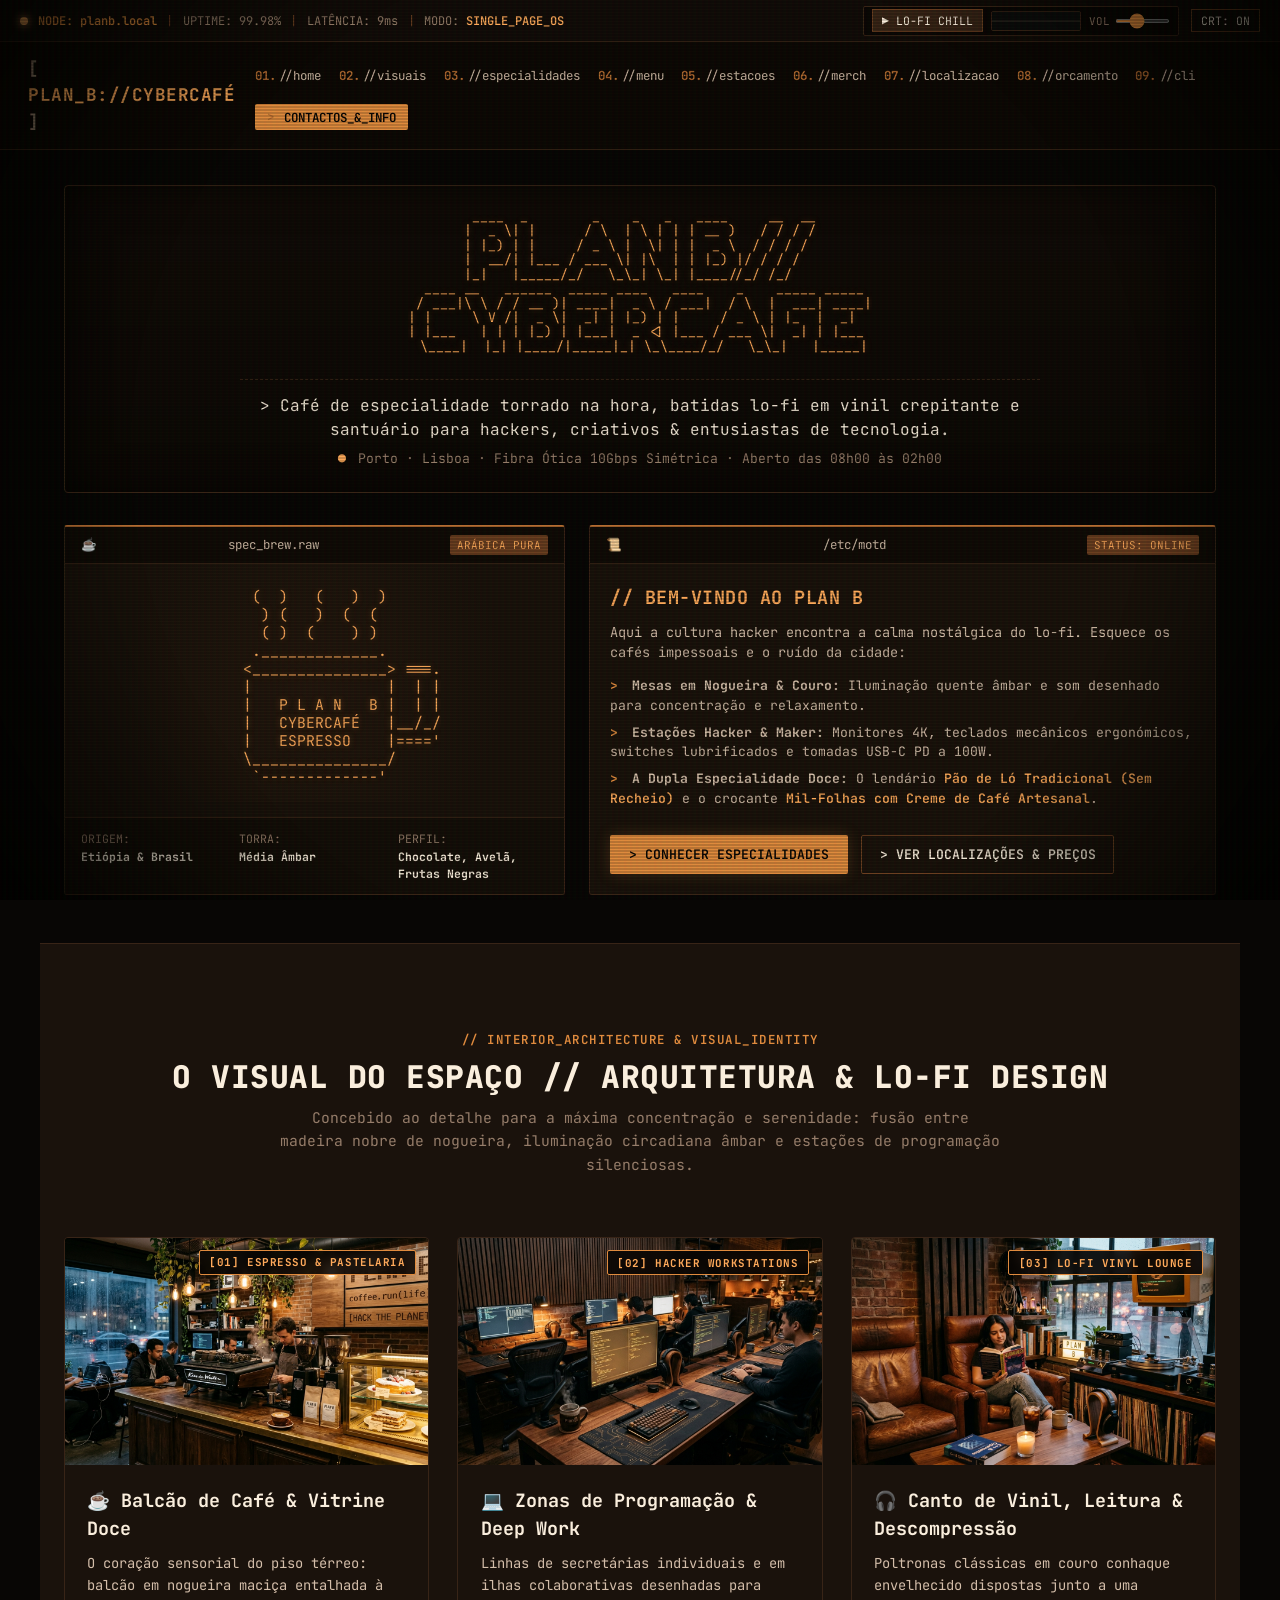
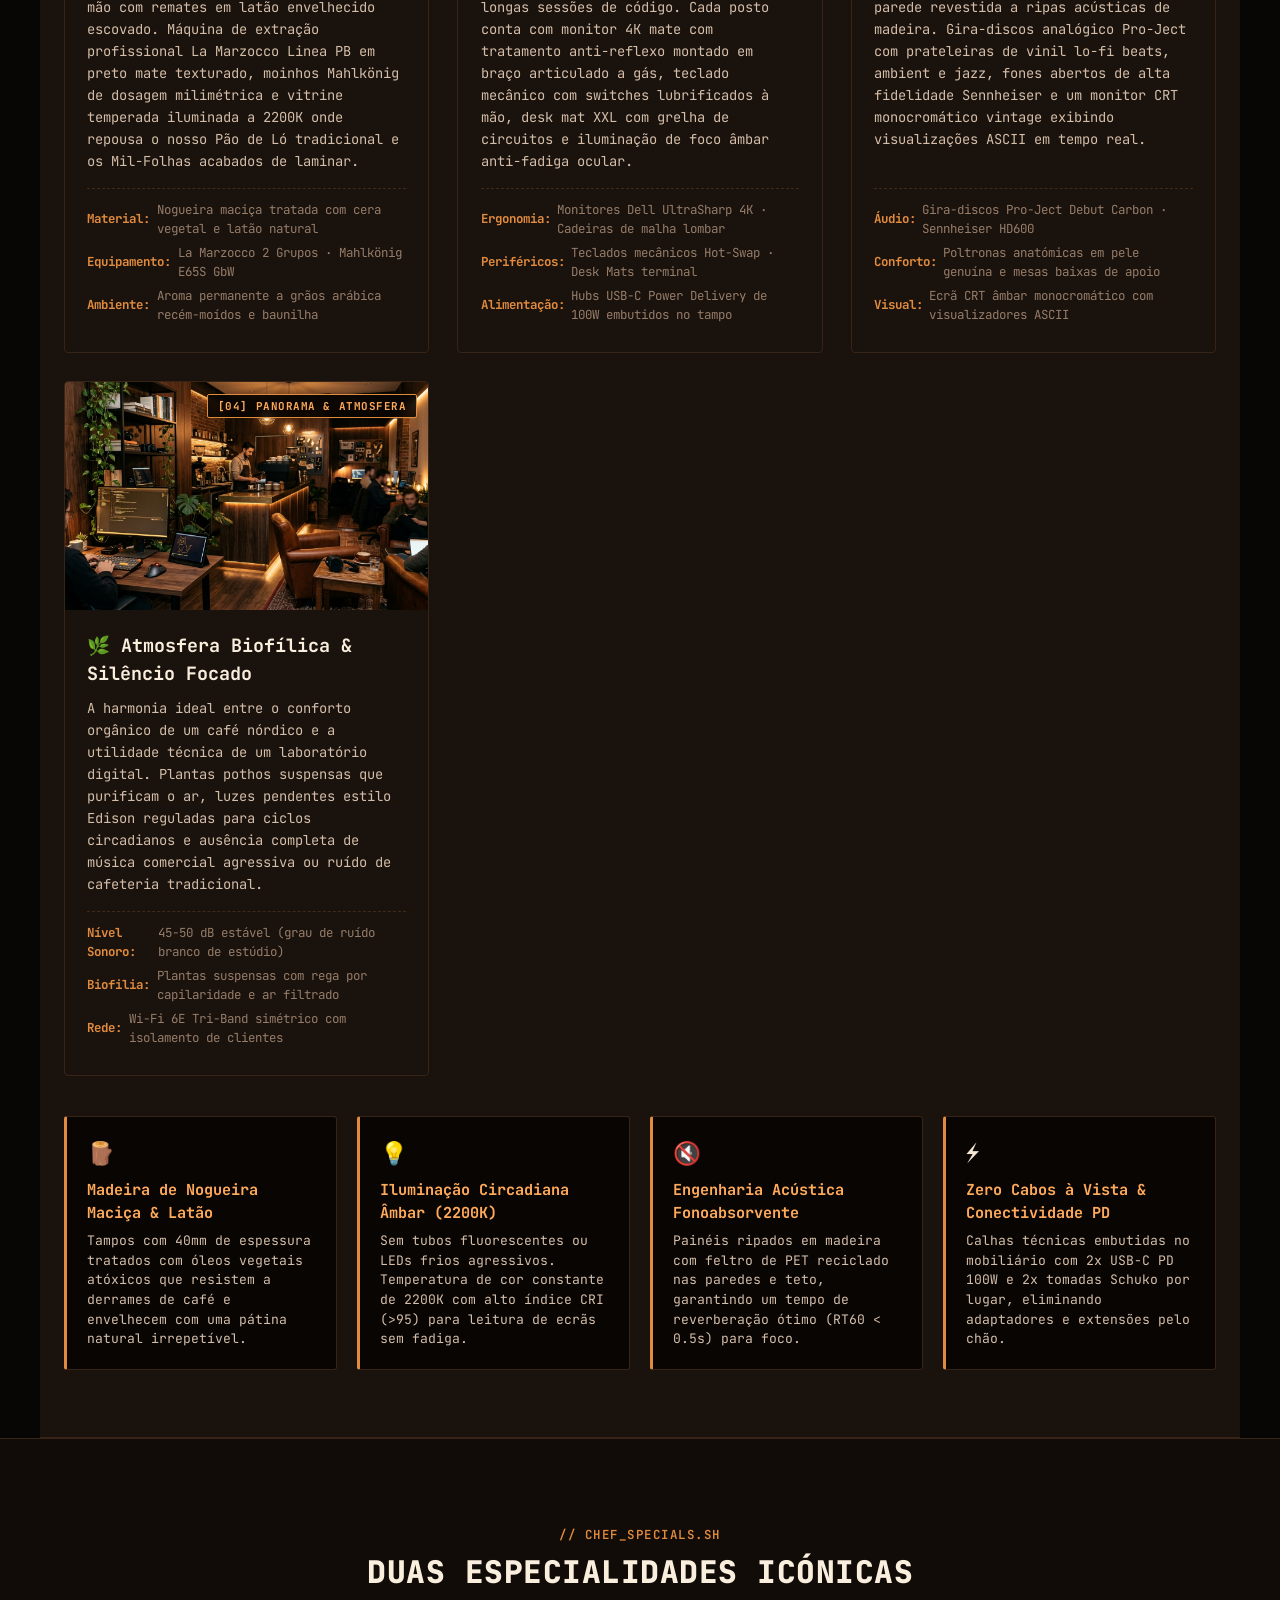
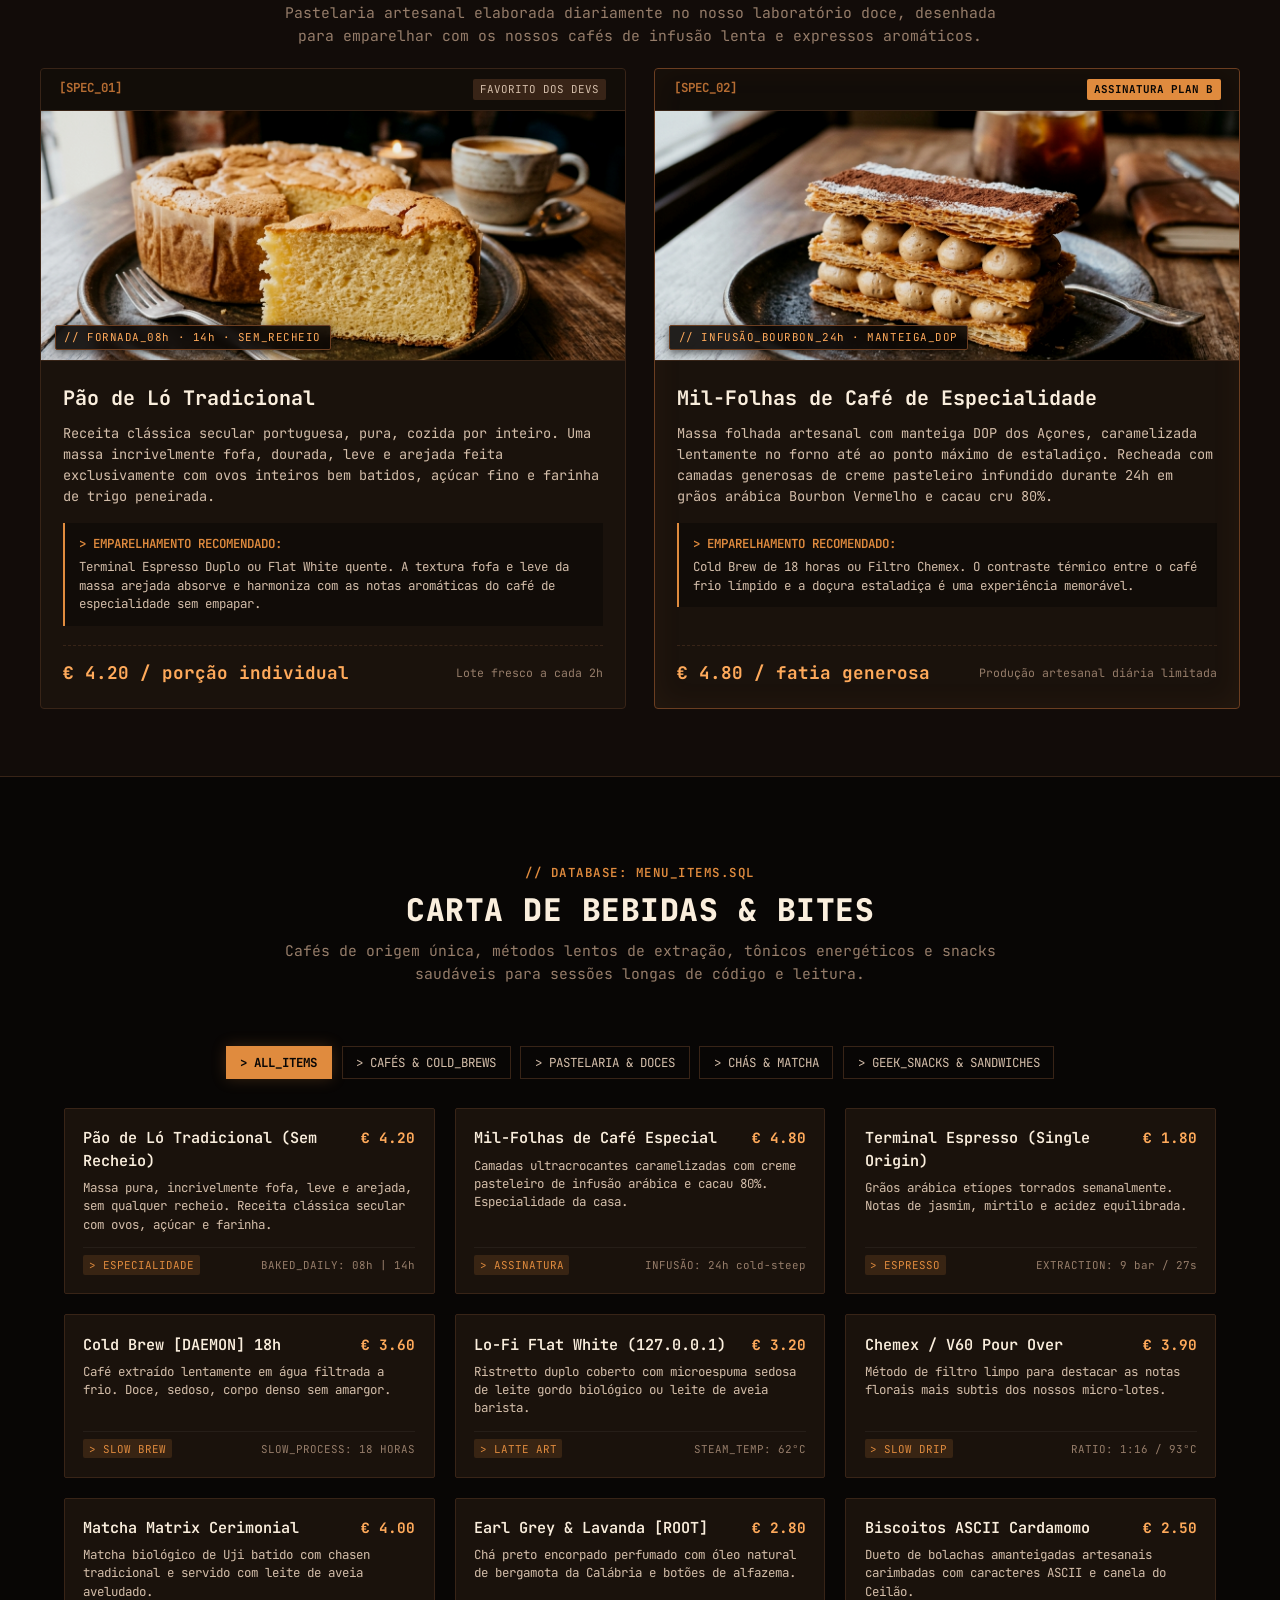
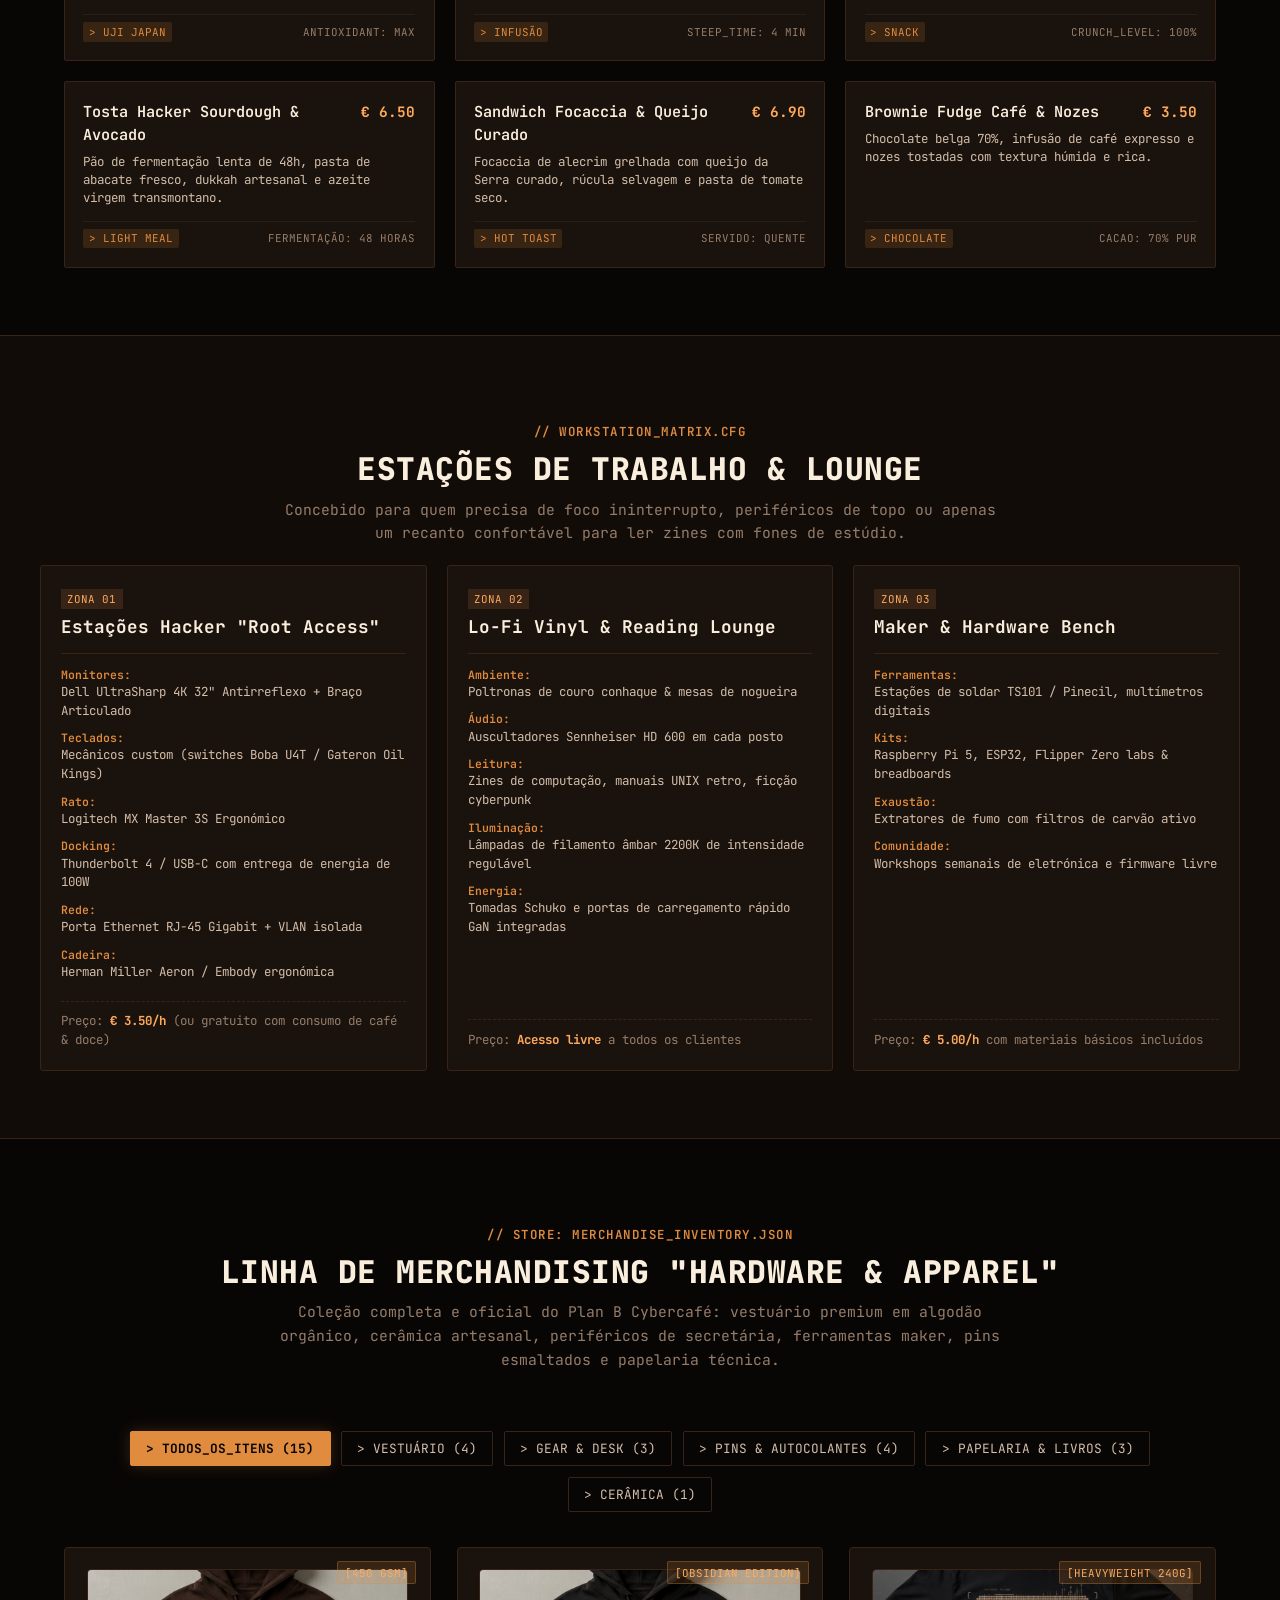
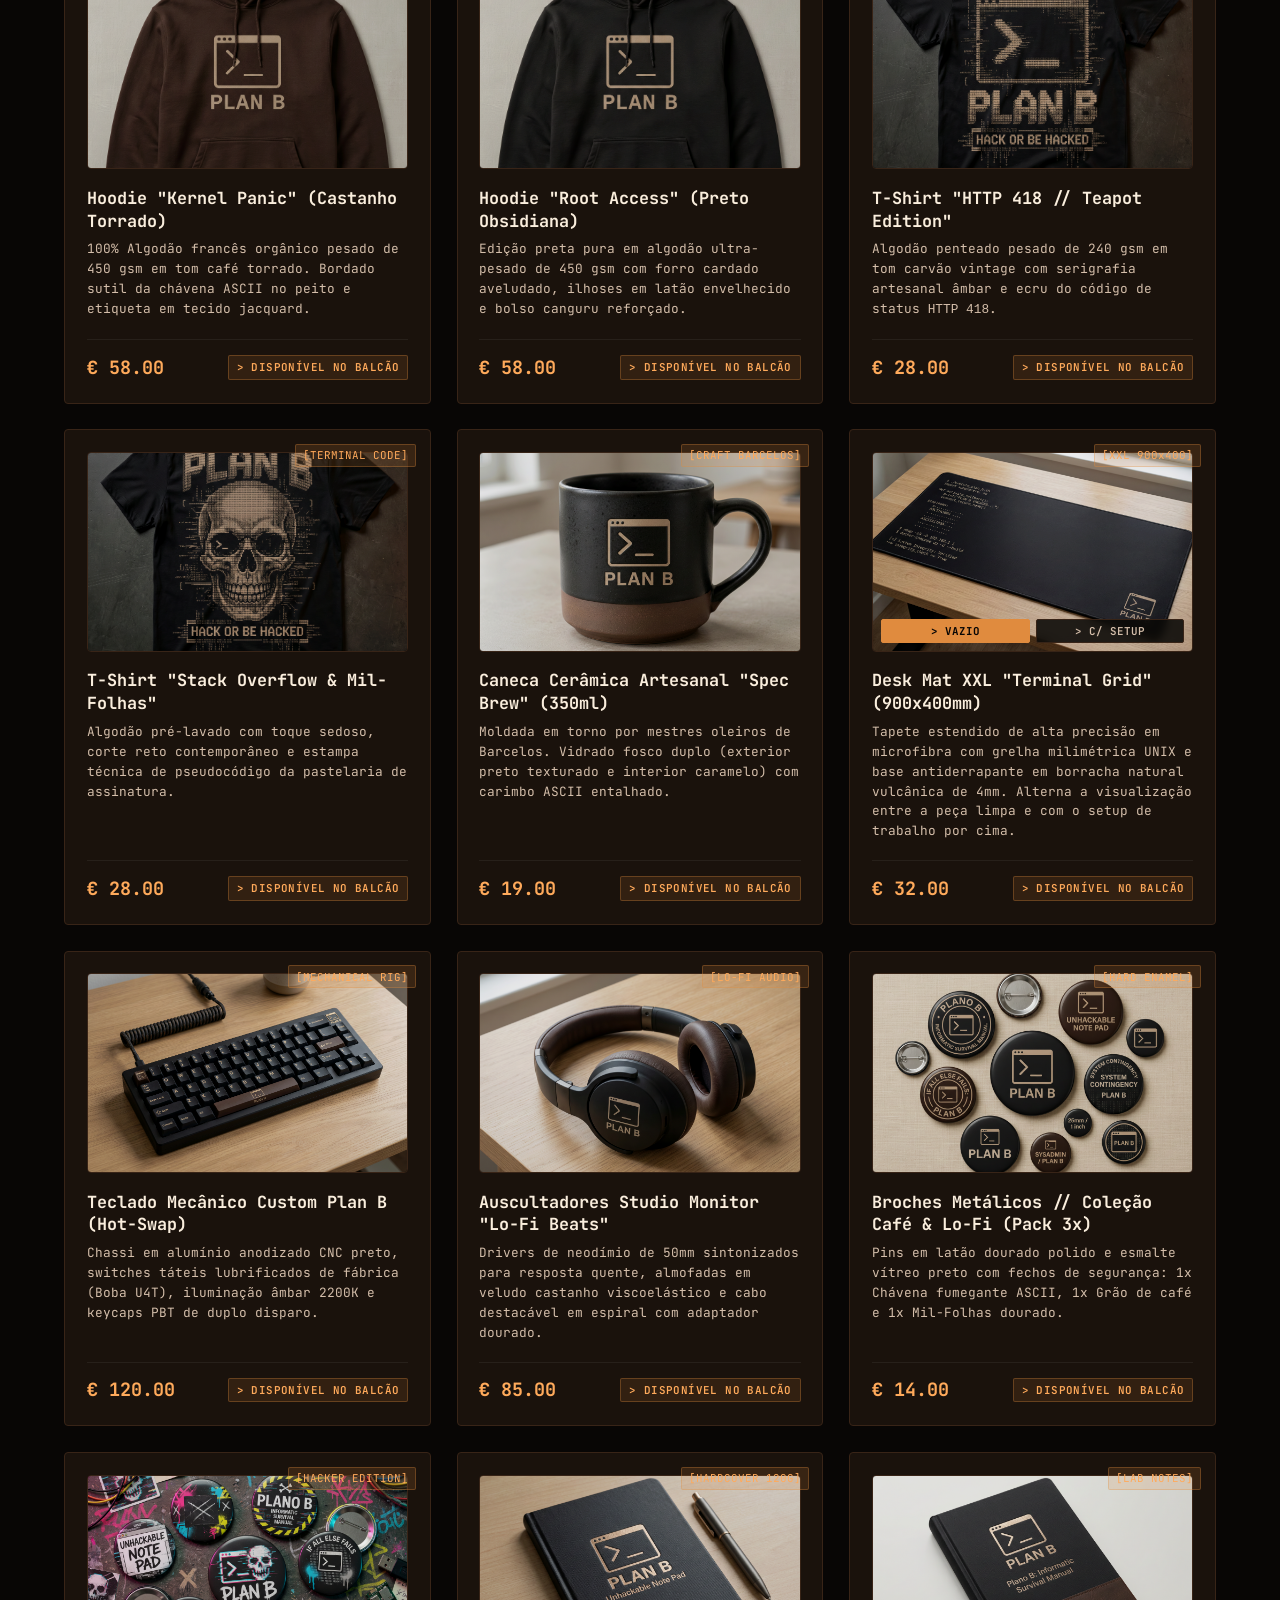
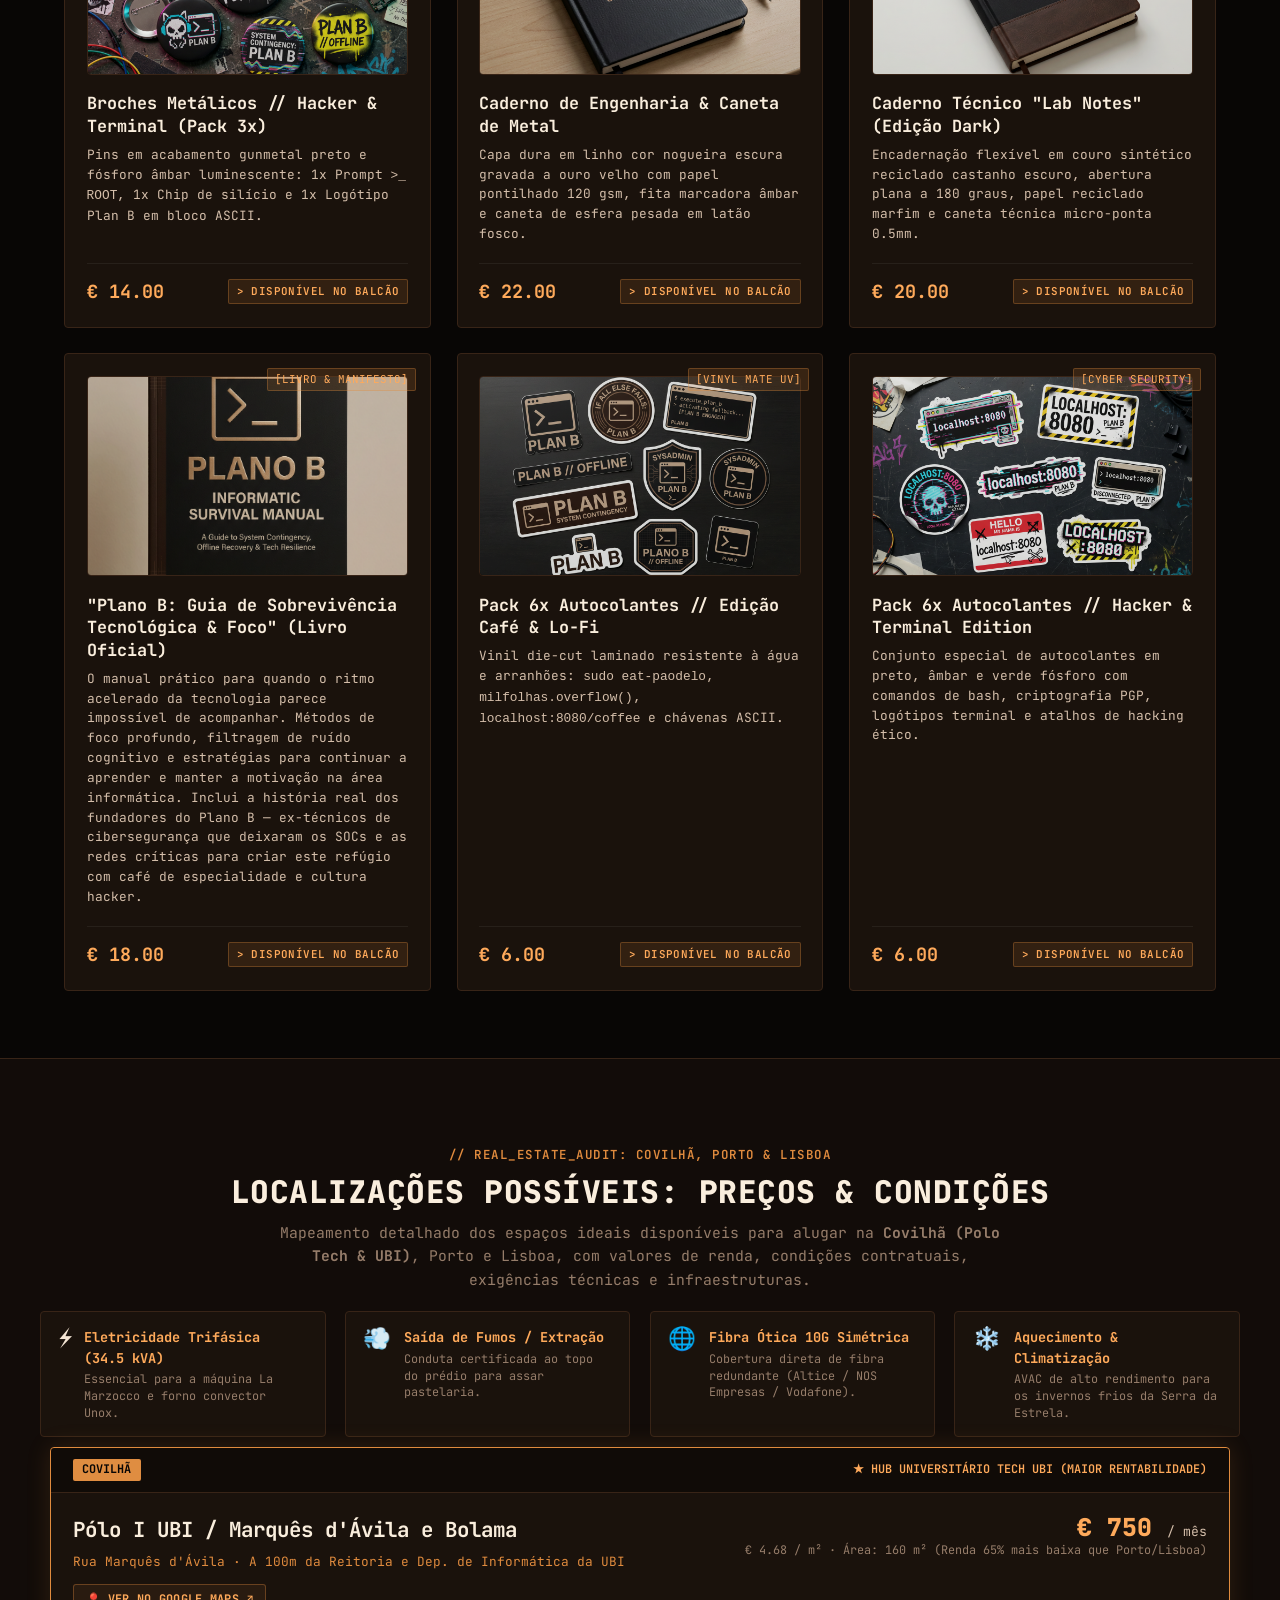
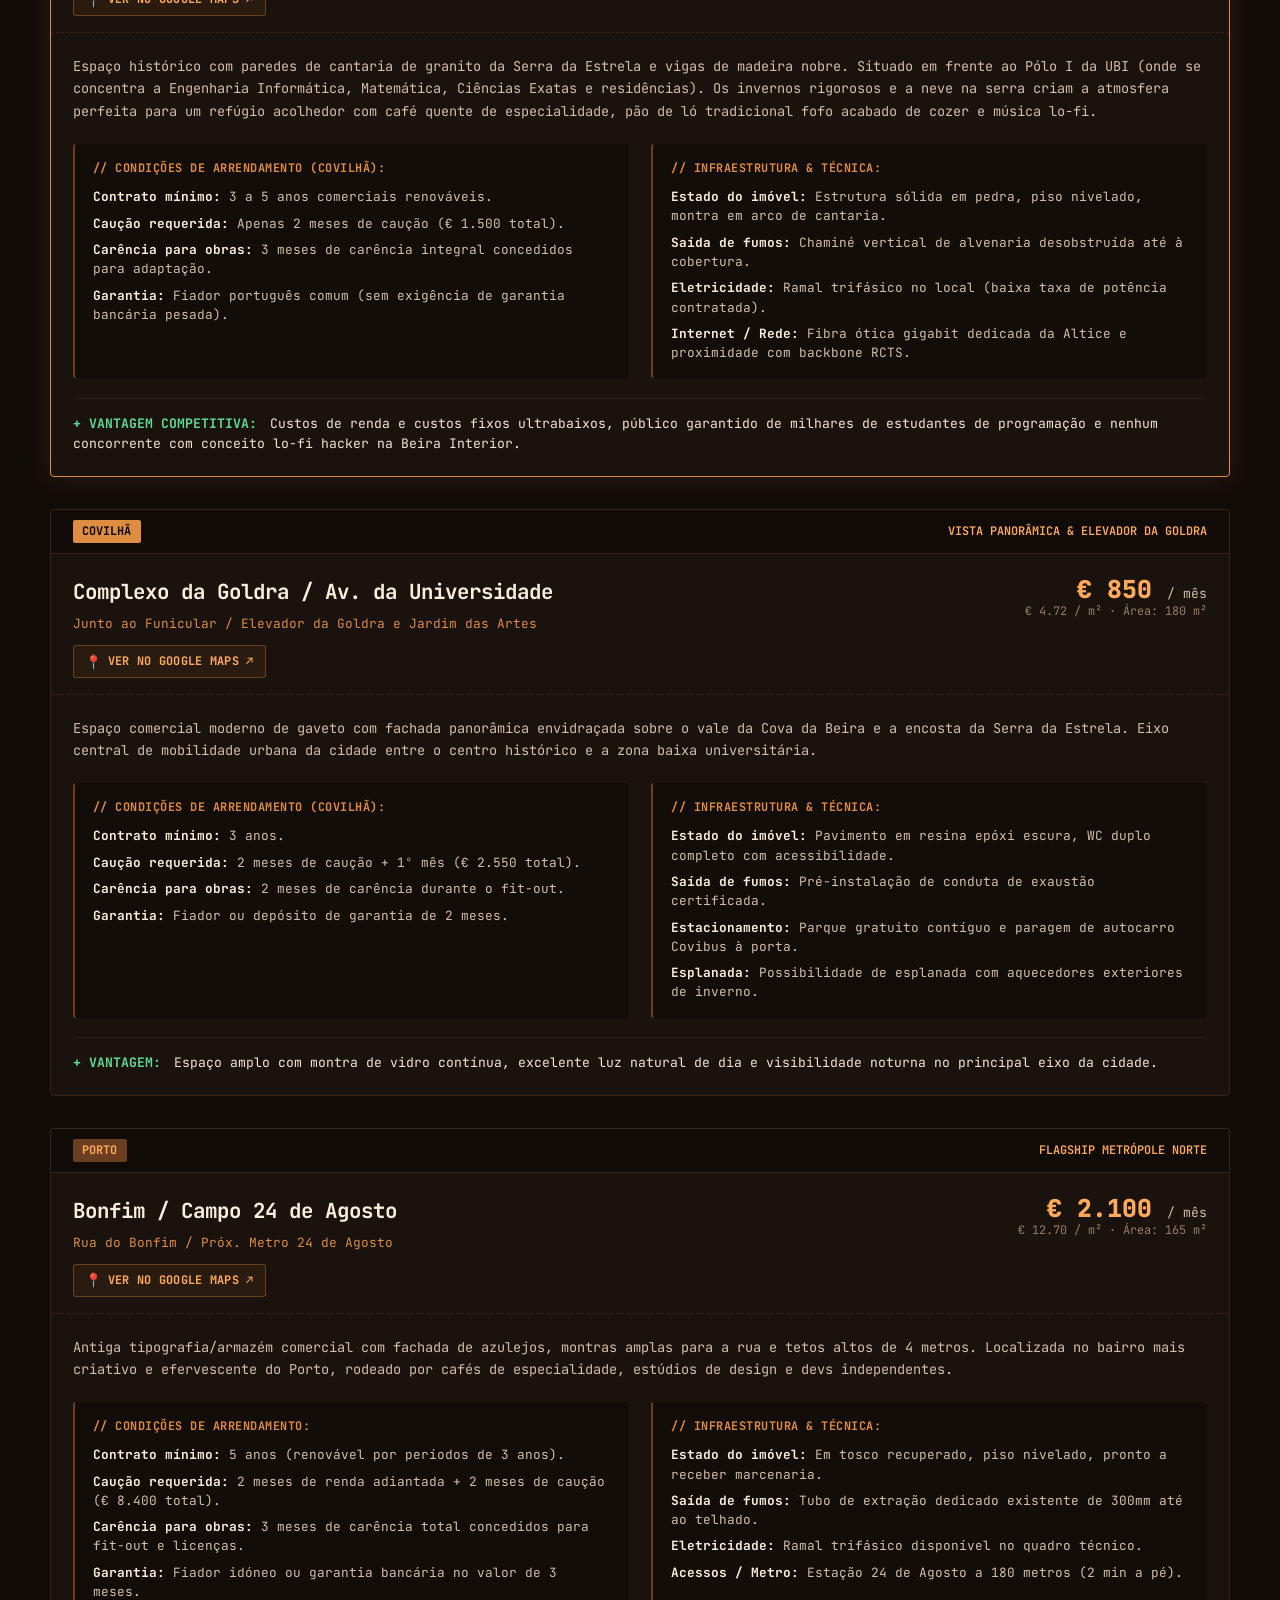
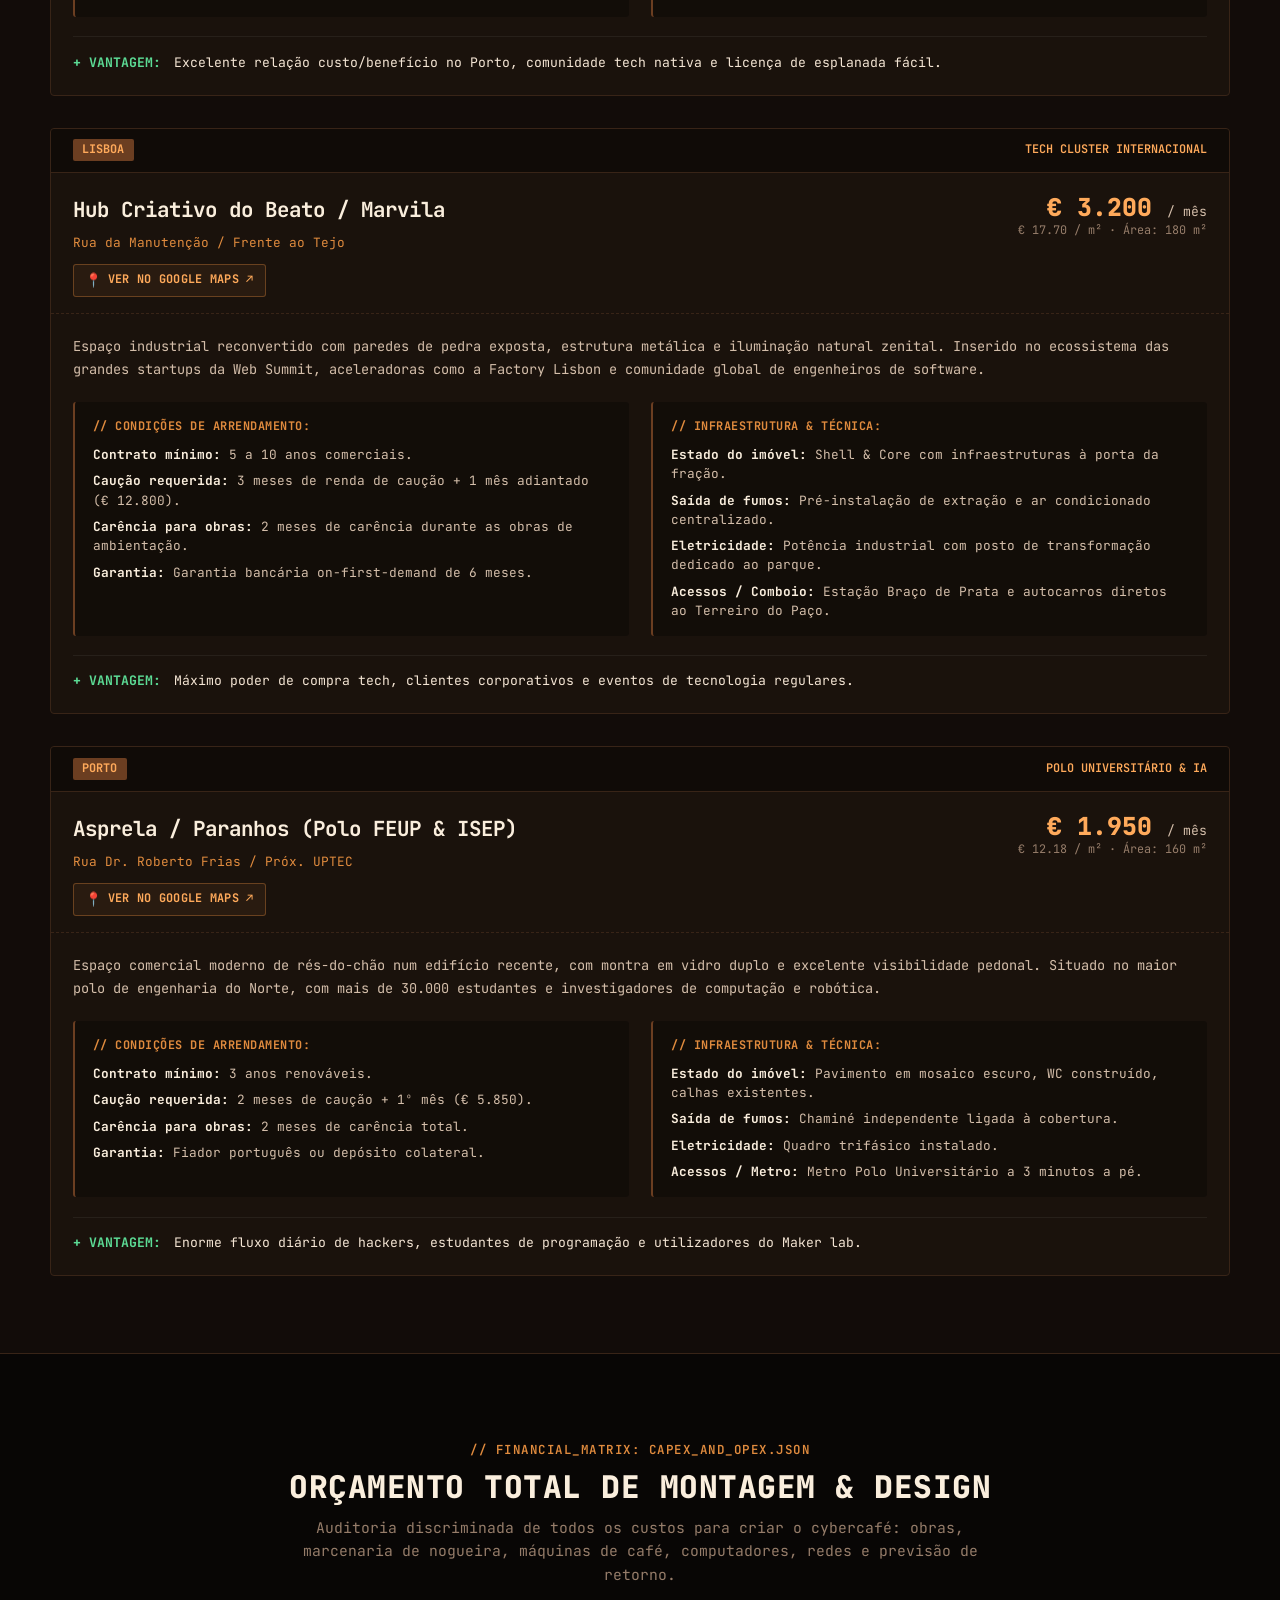
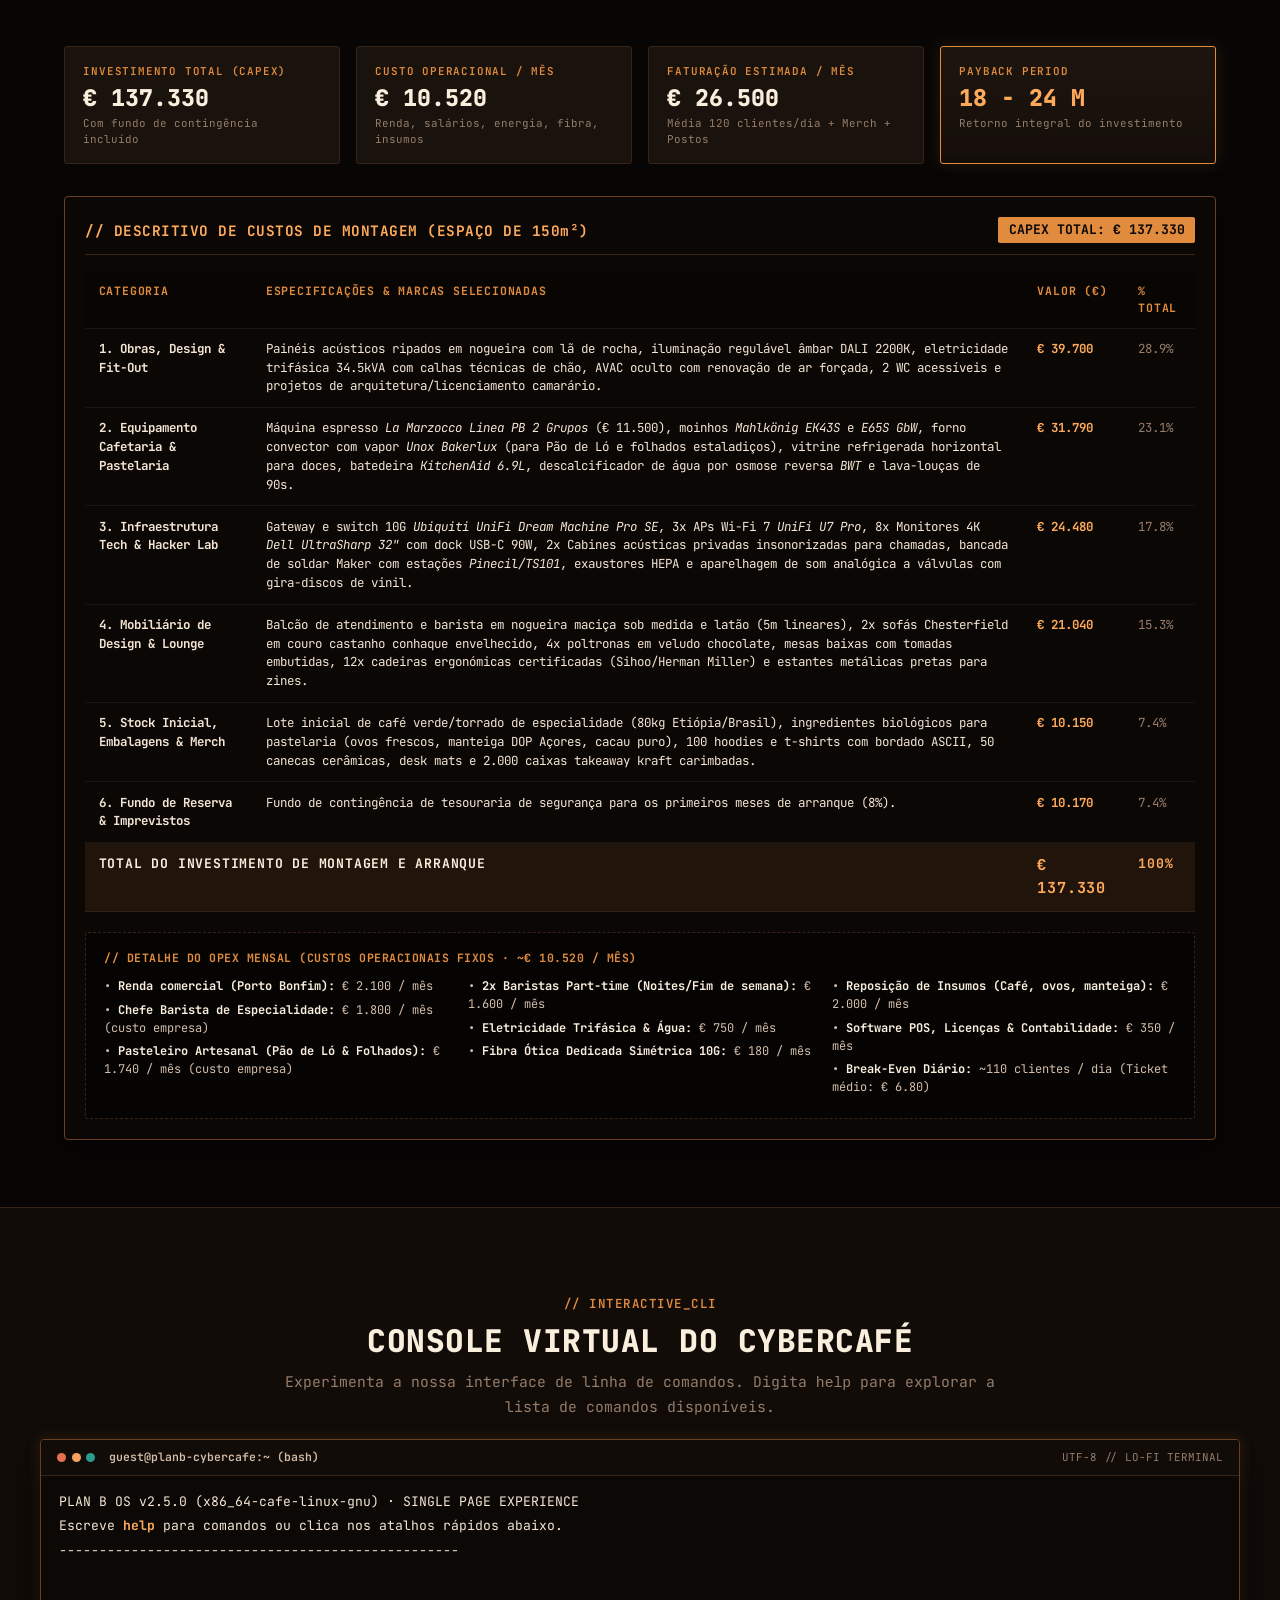
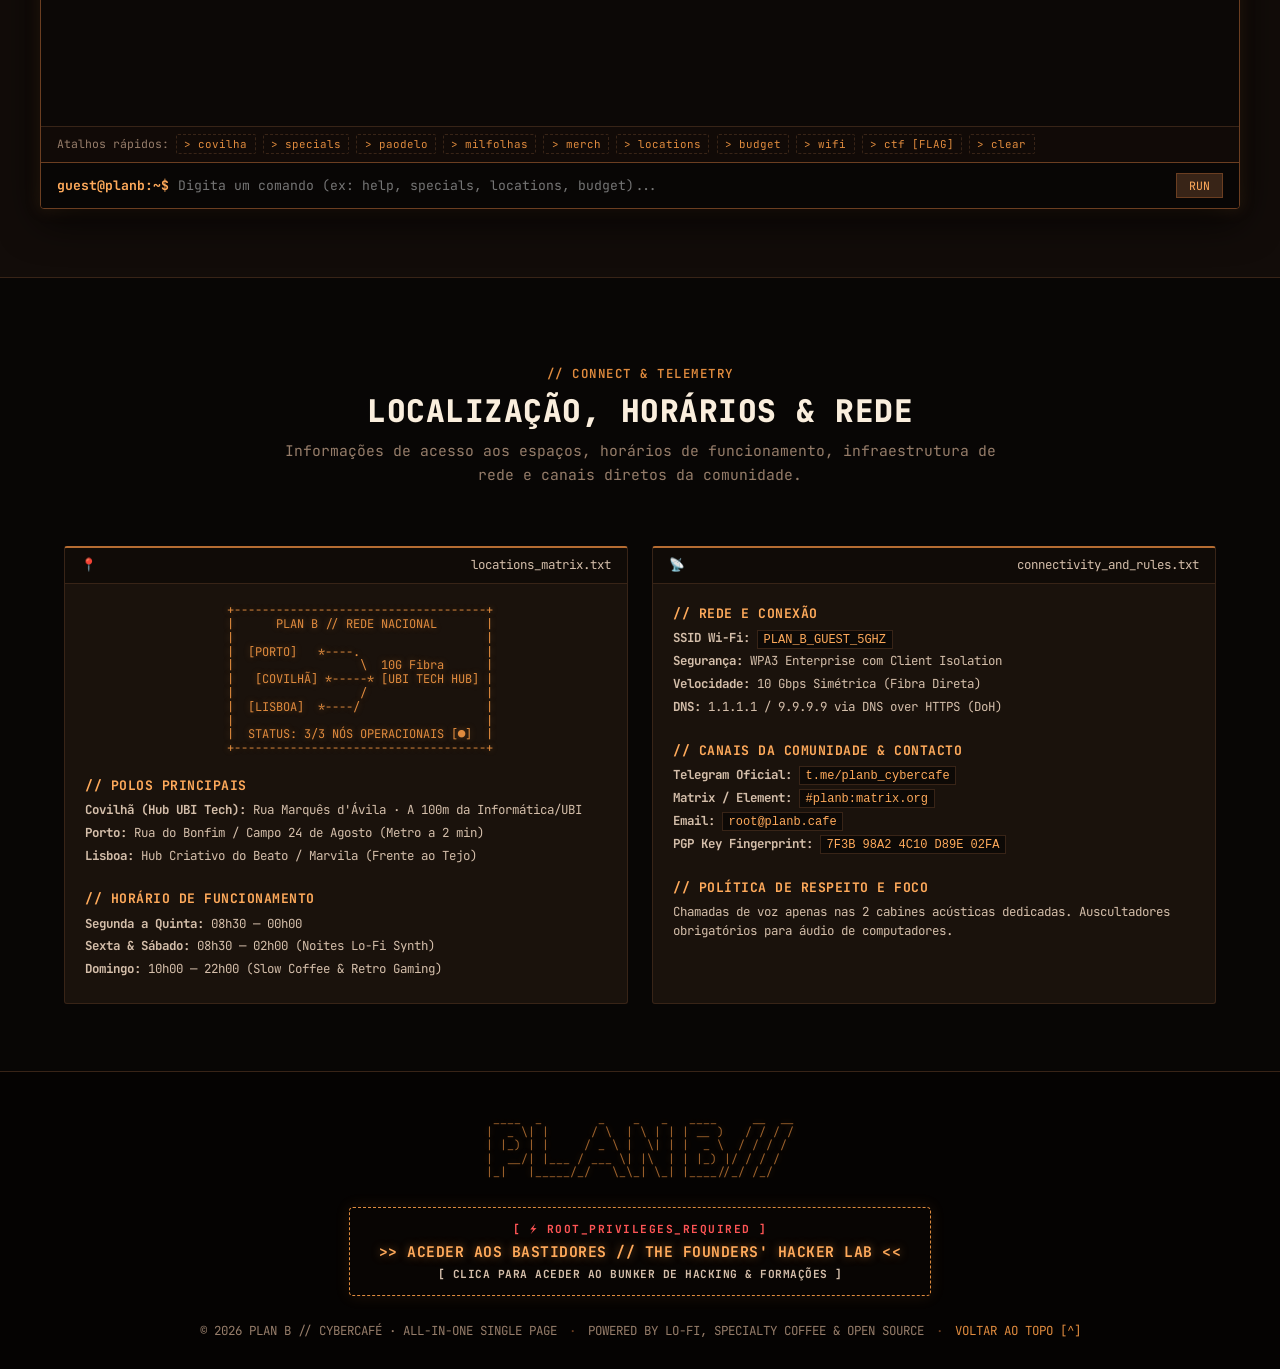
==== commit 6689745c: "update images" ====
--- a/index.html
+++ b/index.html
@@ -7,21 +7,11 @@
     <title>PLAN B // Lo-Fi Cybercafé & Hacker Lounge</title>
     <meta name="description"
         content="Cybercafé lo-fi, cultura hacker, café de especialidade, pão de ló artesanal tradicional sem recheio e mil-folhas de café com ambiente terminal.">
-    <!--
-    ====================================================================
-    [PLAN B // CAPTIVE PORTAL SNIFFER PACKET INTERCEPT]
-    Source: 10.42.0.1 (Plan B Wi-Fi Gateway - UBI Covilhã)
-    HTTP/1.1 200 OK
-    Server: PlanB-Daemon/1.33.7 (Alpine-Edge)
-    X-Challenge: "O Desafio da Flag dos Bastidores"
-    X-Cipher-Pipeline: Base64 -> ROT13 (Cifra de César 13 posições)
-    X-Packet-Payload: YzQwX3EzX3kwX2Zyel9lcnB1cnZiXzEzMzc=
-    
-    Submete a tua flag no Terminal do site com: flag FLAG{...}
-    ====================================================================
-    -->
-    <meta name="x-planb-challenge" content="Base64 -> ROT13">
-    <meta name="x-planb-payload" content="YzQwX3EzX3kwX2Zyel9lcnB1cnZiXzEzMzc=">
+    <!-- Favicon Suite -->
+    <link rel="icon" type="image/svg+xml" href="favicon.svg">
+    <link rel="icon" type="image/png" sizes="32x32" href="favicon-32x32.png">
+    <link rel="icon" type="image/x-icon" href="favicon.ico">
+    <link rel="apple-touch-icon" sizes="180x180" href="apple-touch-icon.png">
     <link rel="preload" href="Loading.mp4" as="video" type="video/mp4">
     <link rel="preconnect" href="https://fonts.googleapis.com">
     <link rel="preconnect" href="https://fonts.gstatic.com" crossorigin>
@@ -61,9 +51,6 @@
                     <span class="vol-label">VOL</span>
                     <input type="range" id="lofi-volume" min="0" max="1" step="0.05" value="0.35"
                         aria-label="Volume do som ambiente">
-                    <input type="range" id="master" min="0" max="1" step="0.05" value="0.8"
-                        aria-label="Volume Master Lo-Fi">
-                    <span id="val-master" style="display:none;">0.8</span>
                 </div>
             </div>
             <!-- Alternar Efeito CRT -->
@@ -170,7 +157,8 @@
                                     Monitores 4K, teclados mecânicos ergonómicos, switches lubrificados e tomadas USB-C
                                     PD a 100W.</li>
                                 <li><span class="bullet">&gt;</span> <strong>A Dupla Especialidade Doce:</strong> O
-                                    lendário <span class="accent-text">Pão de Ló Húmido Tradicional</span> e o crocante
+                                    lendário <span class="accent-text">Pão de Ló Tradicional (Sem Recheio)</span> e o
+                                    crocante
                                     <span class="accent-text">Mil-Folhas com Creme de Café Artesanal</span>.
                                 </li>
                             </ul>
@@ -337,27 +325,23 @@
                         <span class="spec-id">[SPEC_01]</span>
                         <span class="spec-flag">FAVORITO DOS DEVS</span>
                     </div>
-                    <div class="spec-ascii-box">
-                        <pre class="ascii-art pastry-ascii">
-  ⠀⠀⠀⠀⢀⣤⠀⠀
-⠀⠀⠀⣤⢿⣄⡀⠀
-⢀⣴⠾⢿⣦⡏⠻⣆
-⣟⠛⠛⠛⠛⠛⠛⣻
-⡟⠛⠛⠛⠛⠛⠛⢻
-⠛⠛⠛⠛⠛⠛⠛⠛  
-      [PÃO DE LÓ DE OVAR TRAD.]  
-</pre>
+                    <div class="spec-img-box">
+                        <img src="assets/especialidade_paodelo.jpg" alt="Pão de Ló Tradicional Português Sem Recheio"
+                            class="spec-img" loading="lazy">
+                        <div class="spec-img-badge">// FORNADA_08h &middot; 14h &middot; SEM_RECHEIO</div>
                     </div>
                     <div class="spec-body">
-                        <h3>Pão de Ló Tradicional de Gema Fluida</h3>
+                        <h3>Pão de Ló Tradicional</h3>
                         <p class="spec-desc">
-                            Receita secular portuguesa aprimorada no nosso forno de convecção. Massa fofa e leve com
-                            coração cremoso de gemas de ovos biológicos frescos, baunilha de Madagáscar e flor de sal.
+                            Receita clássica secular portuguesa, pura, cozida por inteiro. Uma massa incrivelmente fofa,
+                            dourada, leve e arejada feita exclusivamente com ovos inteiros bem batidos, açúcar fino e
+                            farinha de trigo peneirada.
                         </p>
                         <div class="pairing-box">
                             <span class="pairing-title">&gt; EMPARELHAMENTO RECOMENDADO:</span>
-                            <span class="pairing-item">Terminal Espresso Duplo ou Flat White com leite de aveia
-                                aveludado. A cremosidade corta a acidez do grão etíope na perfeição.</span>
+                            <span class="pairing-item">Terminal Espresso Duplo ou Flat White quente. A textura fofa e
+                                leve da massa arejada absorve e harmoniza com as notas aromáticas do café de
+                                especialidade sem empapar.</span>
                         </div>
                         <div class="spec-meta">
                             <span class="spec-price">€ 4.20 / porção individual</span>
@@ -372,18 +356,10 @@
                         <span class="spec-id">[SPEC_02]</span>
                         <span class="spec-flag highlight-flag">ASSINATURA PLAN B</span>
                     </div>
-                    <div class="spec-ascii-box">
-                        <pre class="ascii-art pastry-ascii">
-   .----------------------------.  
-  /  * * * CACAU EM PÓ & AÇÚCAR  \ 
- |================================| [Massa Folhada]
- | ~~~~~~   CREME DE CAFÉ   ~~~~~ | [Arábica Infundido]
- |================================| [Folha Caramelizada]
- | ~~~~~~ BAUNILHA & CACAU ~~~~~~ | [Creme Sedoso]
- |================================| [Base Crocante]
-  \______________________________/ 
-       [MIL-FOLHAS DE CAFÉ]        
-</pre>
+                    <div class="spec-img-box">
+                        <img src="assets/especialidade_milfolhas.jpg" alt="Mil-Folhas de Café de Especialidade Plan B"
+                            class="spec-img" loading="lazy">
+                        <div class="spec-img-badge">// INFUSÃO_BOURBON_24h &middot; MANTEIGA_DOP</div>
                     </div>
                     <div class="spec-body">
                         <h3>Mil-Folhas de Café de Especialidade</h3>
@@ -919,8 +895,9 @@
                             Espaço histórico com paredes de cantaria de granito da Serra da Estrela e vigas de madeira
                             nobre. Situado em frente ao Pólo I da UBI (onde se concentra a Engenharia Informática,
                             Matemática, Ciências Exatas e residências). Os invernos rigorosos e a neve na serra criam a
-                            atmosfera perfeita para um refúgio acolhedor com café quente de especialidade, pão de ló com
-                            gema fluida e música lo-fi.
+                            atmosfera perfeita para um refúgio acolhedor com café quente de especialidade, pão de ló
+                            tradicional
+                            fofo acabado de cozer e música lo-fi.
                         </p>
 
                         <div class="conditions-grid">
--- a/styles.css
+++ b/styles.css
@@ -689,6 +689,45 @@
     display: flex;
     justify-content: center;
     border-bottom: 1px solid var(--border-brown-dim);
+}
+
+.spec-img-box {
+    position: relative;
+    width: 100%;
+    height: 250px;
+    overflow: hidden;
+    background-color: #0b0705;
+    border-bottom: 1px solid var(--border-brown-dim);
+}
+
+.spec-img {
+    width: 100%;
+    height: 100%;
+    object-fit: cover;
+    display: block;
+    transition: transform 0.4s ease, filter 0.4s ease;
+    filter: brightness(0.92) contrast(1.05);
+}
+
+.specialty-card:hover .spec-img {
+    transform: scale(1.04);
+    filter: brightness(1) contrast(1.08);
+}
+
+.spec-img-badge {
+    position: absolute;
+    bottom: 0.65rem;
+    left: 0.85rem;
+    font-family: var(--font-mono);
+    font-size: 0.68rem;
+    color: var(--amber-bright);
+    background: rgba(10, 6, 4, 0.88);
+    border: 1px solid var(--border-brown-accent);
+    padding: 0.18rem 0.55rem;
+    border-radius: 2px;
+    letter-spacing: 0.05em;
+    backdrop-filter: blur(4px);
+    box-shadow: 0 2px 8px rgba(0, 0, 0, 0.6);
 }
 
 .pastry-ascii {
@@ -3375,6 +3414,772 @@
 }
 
 /* ==========================================================================
+   BASTIDORES // PALETA PURA BLACK STEALTH & UNDERGROUND GRAPHITE
+   Transforma todos os tons castanhos da página dos bastidores em preto puro,
+   grafite e acentos de alto contraste (cinza neutro / vermelho / verde terminal).
+   ========================================================================== */
+body.bastidores-page {
+    --bg-black: #000000;
+    --bg-dark-espresso: #030303;
+    --bg-card: #080808;
+    --bg-card-alt: #0d0d0d;
+    --bg-card-hover: #121212;
+    --border-brown-dim: #1a1a1a;
+    --border-brown-accent: #262626;
+    --amber-glow: #e2e8f0;
+    --amber-bright: #ffffff;
+    --caramel: #888888;
+    --crema-foam: #f8fafc;
+    --crema-muted: #94a3b8;
+    --text-muted: #64748b;
+    --text-terminal: #ededed;
+    background-color: #000000 !important;
+    color: #e2e8f0;
+}
+
+body.bastidores-page .bunker-top-bar {
+    background-color: #000000;
+    border-bottom: 1px solid #1a1a1a;
+    color: #94a3b8;
+}
+
+body.bastidores-page .bunker-status-tag {
+    color: #ef4444;
+}
+
+body.bastidores-page .btn-back-cafe {
+    background: #000000;
+    border: 1px solid #2a2a2a;
+    color: #f1f5f9;
+}
+
+body.bastidores-page .btn-back-cafe:hover {
+    background: #181818;
+    color: #ffffff;
+    border-color: #525252;
+}
+
+body.bastidores-page .bunker-hero {
+    background: radial-gradient(circle at center, #0d0d0d 0%, #000000 85%);
+    border-bottom: 1px solid #181818;
+}
+
+body.bastidores-page .bunker-tag {
+    color: #ef4444;
+}
+
+body.bastidores-page .bunker-hero h1 {
+    color: #ffffff;
+}
+
+body.bastidores-page .bunker-hero .bunker-sub {
+    color: #94a3b8;
+}
+
+body.bastidores-page .bunker-hero-ascii-wrapper {
+    background: #020202;
+    border: 1px solid #222222;
+    box-shadow: 0 16px 50px rgba(0, 0, 0, 0.98), 0 0 25px rgba(255, 68, 68, 0.1);
+}
+
+body.bastidores-page .bunker-hero-ascii-wrapper .terminal-bar {
+    background: #080808;
+    border-bottom: 1px solid #1c1c1c;
+    color: #888888;
+}
+
+body.bastidores-page .bunker-hero-ascii {
+    color: #f1f5f9 !important;
+    text-shadow: 0 0 10px rgba(255, 255, 255, 0.2) !important;
+}
+
+body.bastidores-page .manifesto-box {
+    background: #050505;
+    border: 1px solid #1a1a1a;
+    border-left: 4px solid #ef4444;
+    box-shadow: 0 8px 30px rgba(0, 0, 0, 0.9);
+}
+
+body.bastidores-page .manifesto-box h3,
+body.bastidores-page .manifesto-box h4 {
+    color: #ffffff;
+}
+
+body.bastidores-page .manifesto-box p {
+    color: #a3a3a3;
+}
+
+body.bastidores-page .manifesto-box strong {
+    color: #f1f5f9;
+}
+
+body.bastidores-page .hacker-sticker {
+    background: #0a0a0a;
+    border: 1px solid #242424;
+    color: #cbd5e1;
+}
+
+body.bastidores-page .hacker-sticker:hover {
+    border-color: #555555;
+    background: #141414;
+    color: #ffffff;
+}
+
+body.bastidores-page .hacker-sticker.tag-crimson {
+    color: #f87171;
+    border-color: rgba(248, 113, 113, 0.4);
+    background: #140707;
+}
+
+body.bastidores-page .hacker-sticker.tag-lime {
+    color: #4ade80;
+    border-color: rgba(74, 222, 128, 0.4);
+    background: #06150a;
+}
+
+body.bastidores-page .bunker-card {
+    background-color: #060606;
+    border: 1px solid #1b1b1b;
+}
+
+body.bastidores-page .bunker-card:hover {
+    border-color: #383838;
+    background-color: #0d0d0d;
+    box-shadow: 0 10px 32px rgba(0, 0, 0, 0.95);
+}
+
+body.bastidores-page .bunker-card-badge {
+    background: #121212;
+    border: 1px solid #2a2a2a;
+    color: #e2e8f0;
+}
+
+body.bastidores-page .bunker-card h4 {
+    color: #ffffff;
+}
+
+body.bastidores-page .bunker-card p {
+    color: #94a3b8;
+}
+
+body.bastidores-page .bunker-card ul li {
+    color: #64748b;
+    border-bottom: 1px dashed rgba(255, 255, 255, 0.06);
+}
+
+body.bastidores-page .bunker-card ul li strong {
+    color: #e2e8f0;
+}
+
+body.bastidores-page .formations-section {
+    background-color: #000000;
+    border-top: 1px solid #161616;
+    border-bottom: 1px solid #161616;
+}
+
+body.bastidores-page .formation-item {
+    background-color: #060606;
+    border: 1px solid #1c1c1c;
+}
+
+body.bastidores-page .formation-item:hover {
+    background-color: #0d0d0d;
+    border-color: #383838;
+    box-shadow: 0 6px 24px rgba(0, 0, 0, 0.85);
+}
+
+body.bastidores-page .formation-info h4 {
+    color: #ffffff;
+}
+
+body.bastidores-page .formation-info p {
+    color: #94a3b8;
+}
+
+body.bastidores-page .formation-meta {
+    color: #64748b;
+}
+
+body.bastidores-page .formation-badge-tag .badge-status {
+    background: #111111;
+    border: 1px solid #333333;
+    color: #f1f5f9;
+}
+
+body.bastidores-page .bunker-specs-table {
+    border: 1px solid #1a1a1a;
+}
+
+body.bastidores-page .bunker-specs-table th {
+    background: #0a0a0a;
+    color: #ffffff;
+    border: 1px solid #1e1e1e;
+}
+
+body.bastidores-page .bunker-specs-table td {
+    background: #030303;
+    color: #a3a3a3;
+    border: 1px solid #161616;
+}
+
+body.bastidores-page .bunker-specs-table td strong {
+    color: #ffffff;
+}
+
+body.bastidores-page .bunker-log-box {
+    background: #000000;
+    border: 1px solid #1a1a1a;
+    color: #34d399;
+}
+
+body.bastidores-page .bunker-log-line.warn {
+    color: #fcd34d;
+}
+
+body.bastidores-page .bunker-log-line.alert {
+    color: #ef4444;
+}
+
+body.bastidores-page .bunker-photo-card {
+    background: #050505;
+    border: 1px solid #1a1a1a;
+    border-top: 3px solid #ef4444;
+}
+
+body.bastidores-page .bunker-photo-card:hover {
+    border-color: #383838;
+    border-top-color: #ff5555;
+    box-shadow: 0 10px 35px rgba(239, 68, 68, 0.18);
+}
+
+body.bastidores-page .bunker-photo-info h4 {
+    color: #ffffff;
+}
+
+body.bastidores-page .bunker-photo-info p {
+    color: #94a3b8;
+}
+
+body.bastidores-page .flag-packet-preview {
+    background: #020202;
+    border: 1px dashed #282828;
+    box-shadow: inset 0 0 20px rgba(0, 0, 0, 0.95);
+}
+
+body.bastidores-page .flag-packet-header {
+    color: #f1f5f9;
+}
+
+body.bastidores-page .flag-packet-code {
+    background: #000000;
+    border-left: 3px solid #10b981;
+    color: #34d399;
+}
+
+body.bastidores-page .flag-packet-code code {
+    background: #111111;
+    color: #6ee7b7;
+    border: 1px solid #222222;
+}
+
+body.bastidores-page .flag-text-input {
+    background: #000000;
+    border: 1px solid #262626;
+    color: #ffffff;
+}
+
+body.bastidores-page .flag-text-input:focus {
+    border-color: #ef4444;
+    box-shadow: 0 0 10px rgba(239, 68, 68, 0.35);
+}
+
+body.bastidores-page .btn-flag-submit {
+    background: #ef4444;
+    color: #ffffff;
+}
+
+body.bastidores-page .btn-flag-submit:hover {
+    background: #dc2626;
+}
+
+body.bastidores-page .flag-terminal-link {
+    color: #94a3b8;
+}
+
+body.bastidores-page .flag-terminal-link:hover {
+    color: #ffffff;
+}
+
+body.bastidores-page .cyber-footer {
+    background-color: #000000;
+    border-top: 1px solid #181818;
+}
+
+body.bastidores-page .footer-links-row {
+    color: #64748b;
+}
+
+body.bastidores-page .btn-backdoor {
+    background: #050505;
+    border-color: #242424;
+}
+
+body.bastidores-page .btn-backdoor:hover {
+    background: #101010;
+    border-color: #404040;
+    box-shadow: 0 0 25px rgba(255, 255, 255, 0.08);
+}
+
+body.bastidores-page .backdoor-title {
+    color: #ffffff;
+}
+
+body.bastidores-page .backdoor-hint {
+    color: #94a3b8;
+}
+
+body.bastidores-page .ctf-credential-card {
+    background: #040404;
+    border: 1px solid #2a2a2a;
+    box-shadow: 0 16px 50px rgba(0, 0, 0, 0.95);
+}
+
+body.bastidores-page .credential-header {
+    background: #0a0a0a;
+    border-bottom: 1px solid #1e1e1e;
+    color: #ffffff;
+}
+
+body.bastidores-page .cred-main-title {
+    color: #ffffff;
+}
+
+body.bastidores-page .cred-desc {
+    color: #94a3b8;
+}
+
+body.bastidores-page .voucher-box {
+    background: #000000;
+    border: 1px dashed #333333;
+}
+
+body.bastidores-page .voucher-code {
+    color: #ffffff;
+    text-shadow: 0 0 10px rgba(255, 255, 255, 0.4);
+}
+
+body.bastidores-page .credential-footer {
+    background: #080808;
+    border-top: 1px solid #1e1e1e;
+}
+
+body.bastidores-page .btn-voucher-action {
+    background: #000000;
+    border: 1px solid #2e2e2e;
+    color: #ffffff;
+}
+
+body.bastidores-page .btn-voucher-action:hover {
+    background: #1a1a1a;
+    border-color: #555555;
+}
+
+body.bastidores-page .btn-voucher-action.btn-go-bunker {
+    background: #ef4444;
+    border-color: #ef4444;
+    color: #ffffff;
+}
+
+body.bastidores-page .btn-voucher-action.btn-go-bunker:hover {
+    background: #dc2626;
+    border-color: #dc2626;
+    box-shadow: 0 0 12px rgba(239, 68, 68, 0.4);
+}
+
+/* ==========================================================================
+   BASTIDORES // PALETA PURA BLACK STEALTH & UNDERGROUND GRAPHITE
+   Transforma todos os tons castanhos da página dos bastidores em preto puro,
+   grafite e acentos de alto contraste (cinza neutro / vermelho / verde terminal).
+   ========================================================================== */
+body.bastidores-page {
+    --bg-black: #000000;
+    --bg-dark-espresso: #030303;
+    --bg-card: #080808;
+    --bg-card-alt: #0d0d0d;
+    --bg-card-hover: #121212;
+    --border-brown-dim: #1a1a1a;
+    --border-brown-accent: #262626;
+    --amber-glow: #e2e8f0;
+    --amber-bright: #ffffff;
+    --caramel: #888888;
+    --crema-foam: #f8fafc;
+    --crema-muted: #94a3b8;
+    --text-muted: #64748b;
+    --text-terminal: #ededed;
+    background-color: #000000 !important;
+    color: #e2e8f0;
+}
+
+body.bastidores-page .bunker-top-bar {
+    background-color: #000000;
+    border-bottom: 1px solid #1a1a1a;
+    color: #94a3b8;
+}
+
+body.bastidores-page .bunker-status-tag {
+    color: #ef4444;
+}
+
+body.bastidores-page .btn-back-cafe {
+    background: #000000;
+    border: 1px solid #2a2a2a;
+    color: #f1f5f9;
+}
+
+body.bastidores-page .btn-back-cafe:hover {
+    background: #181818;
+    color: #ffffff;
+    border-color: #525252;
+}
+
+body.bastidores-page .bunker-hero {
+    background: radial-gradient(circle at center, #0d0d0d 0%, #000000 85%);
+    border-bottom: 1px solid #181818;
+}
+
+body.bastidores-page .bunker-tag {
+    color: #ef4444;
+}
+
+body.bastidores-page .bunker-hero h1 {
+    color: #ffffff;
+}
+
+body.bastidores-page .bunker-hero .bunker-sub {
+    color: #94a3b8;
+}
+
+body.bastidores-page .bunker-hero-ascii-wrapper {
+    background: #020202;
+    border: 1px solid #222222;
+    box-shadow: 0 16px 50px rgba(0, 0, 0, 0.98), 0 0 25px rgba(255, 68, 68, 0.1);
+}
+
+body.bastidores-page .bunker-hero-ascii-wrapper .terminal-bar {
+    background: #080808;
+    border-bottom: 1px solid #1c1c1c;
+    color: #888888;
+}
+
+body.bastidores-page .bunker-hero-ascii {
+    color: #f1f5f9 !important;
+    text-shadow: 0 0 10px rgba(255, 255, 255, 0.2) !important;
+}
+
+body.bastidores-page .manifesto-box {
+    background: #050505;
+    border: 1px solid #1a1a1a;
+    border-left: 4px solid #ef4444;
+    box-shadow: 0 8px 30px rgba(0, 0, 0, 0.9);
+}
+
+body.bastidores-page .manifesto-box h3,
+body.bastidores-page .manifesto-box h4 {
+    color: #ffffff;
+}
+
+body.bastidores-page .manifesto-box p {
+    color: #a3a3a3;
+}
+
+body.bastidores-page .manifesto-box strong {
+    color: #f1f5f9;
+}
+
+body.bastidores-page .hacker-sticker {
+    background: #0a0a0a;
+    border: 1px solid #242424;
+    color: #cbd5e1;
+}
+
+body.bastidores-page .hacker-sticker:hover {
+    border-color: #555555;
+    background: #141414;
+    color: #ffffff;
+}
+
+body.bastidores-page .hacker-sticker.tag-crimson {
+    color: #f87171;
+    border-color: rgba(248, 113, 113, 0.4);
+    background: #140707;
+}
+
+body.bastidores-page .hacker-sticker.tag-lime {
+    color: #4ade80;
+    border-color: rgba(74, 222, 128, 0.4);
+    background: #06150a;
+}
+
+body.bastidores-page .bunker-card {
+    background-color: #060606;
+    border: 1px solid #1b1b1b;
+}
+
+body.bastidores-page .bunker-card:hover {
+    border-color: #383838;
+    background-color: #0d0d0d;
+    box-shadow: 0 10px 32px rgba(0, 0, 0, 0.95);
+}
+
+body.bastidores-page .bunker-card-badge {
+    background: #121212;
+    border: 1px solid #2a2a2a;
+    color: #e2e8f0;
+}
+
+body.bastidores-page .bunker-card h4 {
+    color: #ffffff;
+}
+
+body.bastidores-page .bunker-card p {
+    color: #94a3b8;
+}
+
+body.bastidores-page .bunker-card ul li {
+    color: #64748b;
+    border-bottom: 1px dashed rgba(255, 255, 255, 0.06);
+}
+
+body.bastidores-page .bunker-card ul li strong {
+    color: #e2e8f0;
+}
+
+body.bastidores-page .formations-section {
+    background-color: #000000;
+    border-top: 1px solid #161616;
+    border-bottom: 1px solid #161616;
+}
+
+body.bastidores-page .formation-item {
+    background-color: #060606;
+    border: 1px solid #1c1c1c;
+}
+
+body.bastidores-page .formation-item:hover {
+    background-color: #0d0d0d;
+    border-color: #383838;
+    box-shadow: 0 6px 24px rgba(0, 0, 0, 0.85);
+}
+
+body.bastidores-page .formation-info h4 {
+    color: #ffffff;
+}
+
+body.bastidores-page .formation-info p {
+    color: #94a3b8;
+}
+
+body.bastidores-page .formation-meta {
+    color: #64748b;
+}
+
+body.bastidores-page .formation-badge-tag .badge-status {
+    background: #111111;
+    border: 1px solid #333333;
+    color: #f1f5f9;
+}
+
+body.bastidores-page .bunker-specs-table {
+    border: 1px solid #1a1a1a;
+}
+
+body.bastidores-page .bunker-specs-table th {
+    background: #0a0a0a;
+    color: #ffffff;
+    border: 1px solid #1e1e1e;
+}
+
+body.bastidores-page .bunker-specs-table td {
+    background: #030303;
+    color: #a3a3a3;
+    border: 1px solid #161616;
+}
+
+body.bastidores-page .bunker-specs-table td strong {
+    color: #ffffff;
+}
+
+body.bastidores-page .bunker-log-box {
+    background: #000000;
+    border: 1px solid #1a1a1a;
+    color: #34d399;
+}
+
+body.bastidores-page .bunker-log-line.warn {
+    color: #fcd34d;
+}
+
+body.bastidores-page .bunker-log-line.alert {
+    color: #ef4444;
+}
+
+body.bastidores-page .bunker-photo-card {
+    background: #050505;
+    border: 1px solid #1a1a1a;
+    border-top: 3px solid #ef4444;
+}
+
+body.bastidores-page .bunker-photo-card:hover {
+    border-color: #383838;
+    border-top-color: #ff5555;
+    box-shadow: 0 10px 35px rgba(239, 68, 68, 0.18);
+}
+
+body.bastidores-page .bunker-photo-info h4 {
+    color: #ffffff;
+}
+
+body.bastidores-page .bunker-photo-info p {
+    color: #94a3b8;
+}
+
+body.bastidores-page .flag-packet-preview {
+    background: #020202;
+    border: 1px dashed #282828;
+    box-shadow: inset 0 0 20px rgba(0, 0, 0, 0.95);
+}
+
+body.bastidores-page .flag-packet-header {
+    color: #f1f5f9;
+}
+
+body.bastidores-page .flag-packet-code {
+    background: #000000;
+    border-left: 3px solid #10b981;
+    color: #34d399;
+}
+
+body.bastidores-page .flag-packet-code code {
+    background: #111111;
+    color: #6ee7b7;
+    border: 1px solid #222222;
+}
+
+body.bastidores-page .flag-text-input {
+    background: #000000;
+    border: 1px solid #262626;
+    color: #ffffff;
+}
+
+body.bastidores-page .flag-text-input:focus {
+    border-color: #ef4444;
+    box-shadow: 0 0 10px rgba(239, 68, 68, 0.35);
+}
+
+body.bastidores-page .btn-flag-submit {
+    background: #ef4444;
+    color: #ffffff;
+}
+
+body.bastidores-page .btn-flag-submit:hover {
+    background: #dc2626;
+}
+
+body.bastidores-page .flag-terminal-link {
+    color: #94a3b8;
+}
+
+body.bastidores-page .flag-terminal-link:hover {
+    color: #ffffff;
+}
+
+body.bastidores-page .cyber-footer {
+    background-color: #000000;
+    border-top: 1px solid #181818;
+}
+
+body.bastidores-page .footer-links-row {
+    color: #64748b;
+}
+
+body.bastidores-page .btn-backdoor {
+    background: #050505;
+    border-color: #242424;
+}
+
+body.bastidores-page .btn-backdoor:hover {
+    background: #101010;
+    border-color: #404040;
+    box-shadow: 0 0 25px rgba(255, 255, 255, 0.08);
+}
+
+body.bastidores-page .backdoor-title {
+    color: #ffffff;
+}
+
+body.bastidores-page .backdoor-hint {
+    color: #94a3b8;
+}
+
+body.bastidores-page .ctf-credential-card {
+    background: #040404;
+    border: 1px solid #2a2a2a;
+    box-shadow: 0 16px 50px rgba(0, 0, 0, 0.95);
+}
+
+body.bastidores-page .credential-header {
+    background: #0a0a0a;
+    border-bottom: 1px solid #1e1e1e;
+    color: #ffffff;
+}
+
+body.bastidores-page .cred-main-title {
+    color: #ffffff;
+}
+
+body.bastidores-page .cred-desc {
+    color: #94a3b8;
+}
+
+body.bastidores-page .voucher-box {
+    background: #000000;
+    border: 1px dashed #333333;
+}
+
+body.bastidores-page .voucher-code {
+    color: #ffffff;
+    text-shadow: 0 0 10px rgba(255, 255, 255, 0.4);
+}
+
+body.bastidores-page .credential-footer {
+    background: #080808;
+    border-top: 1px solid #1e1e1e;
+}
+
+body.bastidores-page .btn-voucher-action {
+    background: #000000;
+    border: 1px solid #2e2e2e;
+    color: #ffffff;
+}
+
+body.bastidores-page .btn-voucher-action:hover {
+    background: #1a1a1a;
+    border-color: #555555;
+}
+
+body.bastidores-page .btn-voucher-action.btn-go-bunker {
+    background: #ef4444;
+    border-color: #ef4444;
+    color: #ffffff;
+}
+
+body.bastidores-page .btn-voucher-action.btn-go-bunker:hover {
+    background: #dc2626;
+    border-color: #dc2626;
+    box-shadow: 0 0 12px rgba(239, 68, 68, 0.4);
+}
+
+/* ==========================================================================
    26. DESAFIO DA FLAG (CTF) & CREDENCIAL MODAL
    ========================================================================== */
 .flag-packet-preview {
@@ -3683,3 +4488,386 @@
     color: var(--bg-black);
     box-shadow: 0 0 12px rgba(255, 180, 84, 0.4);
 }
+
+/* ==========================================================================
+   BASTIDORES // PALETA PURA BLACK STEALTH & UNDERGROUND GRAPHITE
+   Transforma todos os tons castanhos da página dos bastidores em preto puro,
+   grafite e acentos de alto contraste (cinza neutro / vermelho / verde terminal).
+   ========================================================================== */
+body.bastidores-page {
+    --bg-black: #000000;
+    --bg-dark-espresso: #030303;
+    --bg-card: #080808;
+    --bg-card-alt: #0d0d0d;
+    --bg-card-hover: #121212;
+    --border-brown-dim: #1a1a1a;
+    --border-brown-accent: #262626;
+    --amber-glow: #e2e8f0;
+    --amber-bright: #ffffff;
+    --caramel: #888888;
+    --crema-foam: #f8fafc;
+    --crema-muted: #94a3b8;
+    --text-muted: #64748b;
+    --text-terminal: #ededed;
+    background-color: #000000 !important;
+    color: #e2e8f0;
+}
+
+body.bastidores-page .bunker-top-bar {
+    background-color: #000000;
+    border-bottom: 1px solid #1a1a1a;
+    color: #94a3b8;
+}
+
+body.bastidores-page .bunker-status-tag {
+    color: #ef4444;
+}
+
+body.bastidores-page .btn-back-cafe {
+    background: #000000;
+    border: 1px solid #2a2a2a;
+    color: #f1f5f9;
+}
+
+body.bastidores-page .btn-back-cafe:hover {
+    background: #181818;
+    color: #ffffff;
+    border-color: #525252;
+}
+
+body.bastidores-page .bunker-hero {
+    background: radial-gradient(circle at center, #0d0d0d 0%, #000000 85%);
+    border-bottom: 1px solid #181818;
+}
+
+body.bastidores-page .bunker-tag {
+    color: #ef4444;
+}
+
+body.bastidores-page .bunker-hero h1 {
+    color: #ffffff;
+}
+
+body.bastidores-page .bunker-hero .bunker-sub {
+    color: #94a3b8;
+}
+
+body.bastidores-page .bunker-hero-ascii-wrapper {
+    background: #020202;
+    border: 1px solid #222222;
+    box-shadow: 0 16px 50px rgba(0, 0, 0, 0.98), 0 0 25px rgba(255, 68, 68, 0.1);
+}
+
+body.bastidores-page .bunker-hero-ascii-wrapper .terminal-bar {
+    background: #080808;
+    border-bottom: 1px solid #1c1c1c;
+    color: #888888;
+}
+
+body.bastidores-page .bunker-hero-ascii {
+    color: #f1f5f9 !important;
+    text-shadow: 0 0 10px rgba(255, 255, 255, 0.2) !important;
+}
+
+body.bastidores-page .manifesto-box {
+    background: #050505;
+    border: 1px solid #1a1a1a;
+    border-left: 4px solid #ef4444;
+    box-shadow: 0 8px 30px rgba(0, 0, 0, 0.9);
+}
+
+body.bastidores-page .manifesto-box h3,
+body.bastidores-page .manifesto-box h4 {
+    color: #ffffff;
+}
+
+body.bastidores-page .manifesto-box p {
+    color: #a3a3a3;
+}
+
+body.bastidores-page .manifesto-box strong {
+    color: #f1f5f9;
+}
+
+body.bastidores-page .hacker-sticker {
+    background: #0a0a0a;
+    border: 1px solid #242424;
+    color: #cbd5e1;
+}
+
+body.bastidores-page .hacker-sticker:hover {
+    border-color: #555555;
+    background: #141414;
+    color: #ffffff;
+}
+
+body.bastidores-page .hacker-sticker.tag-crimson {
+    color: #f87171;
+    border-color: rgba(248, 113, 113, 0.4);
+    background: #140707;
+}
+
+body.bastidores-page .hacker-sticker.tag-lime {
+    color: #4ade80;
+    border-color: rgba(74, 222, 128, 0.4);
+    background: #06150a;
+}
+
+body.bastidores-page .bunker-card {
+    background-color: #060606;
+    border: 1px solid #1b1b1b;
+}
+
+body.bastidores-page .bunker-card:hover {
+    border-color: #383838;
+    background-color: #0d0d0d;
+    box-shadow: 0 10px 32px rgba(0, 0, 0, 0.95);
+}
+
+body.bastidores-page .bunker-card-badge {
+    background: #121212;
+    border: 1px solid #2a2a2a;
+    color: #e2e8f0;
+}
+
+body.bastidores-page .bunker-card h4 {
+    color: #ffffff;
+}
+
+body.bastidores-page .bunker-card p {
+    color: #94a3b8;
+}
+
+body.bastidores-page .bunker-card ul li {
+    color: #64748b;
+    border-bottom: 1px dashed rgba(255, 255, 255, 0.06);
+}
+
+body.bastidores-page .bunker-card ul li strong {
+    color: #e2e8f0;
+}
+
+body.bastidores-page .formations-section {
+    background-color: #000000;
+    border-top: 1px solid #161616;
+    border-bottom: 1px solid #161616;
+}
+
+body.bastidores-page .formation-item {
+    background-color: #060606;
+    border: 1px solid #1c1c1c;
+}
+
+body.bastidores-page .formation-item:hover {
+    background-color: #0d0d0d;
+    border-color: #383838;
+    box-shadow: 0 6px 24px rgba(0, 0, 0, 0.85);
+}
+
+body.bastidores-page .formation-info h4 {
+    color: #ffffff;
+}
+
+body.bastidores-page .formation-info p {
+    color: #94a3b8;
+}
+
+body.bastidores-page .formation-meta {
+    color: #64748b;
+}
+
+body.bastidores-page .formation-badge-tag .badge-status {
+    background: #111111;
+    border: 1px solid #333333;
+    color: #f1f5f9;
+}
+
+body.bastidores-page .bunker-specs-table {
+    border: 1px solid #1a1a1a;
+}
+
+body.bastidores-page .bunker-specs-table th {
+    background: #0a0a0a;
+    color: #ffffff;
+    border: 1px solid #1e1e1e;
+}
+
+body.bastidores-page .bunker-specs-table td {
+    background: #030303;
+    color: #a3a3a3;
+    border: 1px solid #161616;
+}
+
+body.bastidores-page .bunker-specs-table td strong {
+    color: #ffffff;
+}
+
+body.bastidores-page .bunker-log-box {
+    background: #000000;
+    border: 1px solid #1a1a1a;
+    color: #34d399;
+}
+
+body.bastidores-page .bunker-log-line.warn {
+    color: #fcd34d;
+}
+
+body.bastidores-page .bunker-log-line.alert {
+    color: #ef4444;
+}
+
+body.bastidores-page .bunker-photo-card {
+    background: #050505;
+    border: 1px solid #1a1a1a;
+    border-top: 3px solid #ef4444;
+}
+
+body.bastidores-page .bunker-photo-card:hover {
+    border-color: #383838;
+    border-top-color: #ff5555;
+    box-shadow: 0 10px 35px rgba(239, 68, 68, 0.18);
+}
+
+body.bastidores-page .bunker-photo-info h4 {
+    color: #ffffff;
+}
+
+body.bastidores-page .bunker-photo-info p {
+    color: #94a3b8;
+}
+
+body.bastidores-page .flag-packet-preview {
+    background: #020202;
+    border: 1px dashed #282828;
+    box-shadow: inset 0 0 20px rgba(0, 0, 0, 0.95);
+}
+
+body.bastidores-page .flag-packet-header {
+    color: #f1f5f9;
+}
+
+body.bastidores-page .flag-packet-code {
+    background: #000000;
+    border-left: 3px solid #10b981;
+    color: #34d399;
+}
+
+body.bastidores-page .flag-packet-code code {
+    background: #111111;
+    color: #6ee7b7;
+    border: 1px solid #222222;
+}
+
+body.bastidores-page .flag-text-input {
+    background: #000000;
+    border: 1px solid #262626;
+    color: #ffffff;
+}
+
+body.bastidores-page .flag-text-input:focus {
+    border-color: #ef4444;
+    box-shadow: 0 0 10px rgba(239, 68, 68, 0.35);
+}
+
+body.bastidores-page .btn-flag-submit {
+    background: #ef4444;
+    color: #ffffff;
+}
+
+body.bastidores-page .btn-flag-submit:hover {
+    background: #dc2626;
+}
+
+body.bastidores-page .flag-terminal-link {
+    color: #94a3b8;
+}
+
+body.bastidores-page .flag-terminal-link:hover {
+    color: #ffffff;
+}
+
+body.bastidores-page .cyber-footer {
+    background-color: #000000;
+    border-top: 1px solid #181818;
+}
+
+body.bastidores-page .footer-links-row {
+    color: #64748b;
+}
+
+body.bastidores-page .btn-backdoor {
+    background: #050505;
+    border-color: #242424;
+}
+
+body.bastidores-page .btn-backdoor:hover {
+    background: #101010;
+    border-color: #404040;
+    box-shadow: 0 0 25px rgba(255, 255, 255, 0.08);
+}
+
+body.bastidores-page .backdoor-title {
+    color: #ffffff;
+}
+
+body.bastidores-page .backdoor-hint {
+    color: #94a3b8;
+}
+
+body.bastidores-page .ctf-credential-card {
+    background: #040404;
+    border: 1px solid #2a2a2a;
+    box-shadow: 0 16px 50px rgba(0, 0, 0, 0.95);
+}
+
+body.bastidores-page .credential-header {
+    background: #0a0a0a;
+    border-bottom: 1px solid #1e1e1e;
+    color: #ffffff;
+}
+
+body.bastidores-page .cred-main-title {
+    color: #ffffff;
+}
+
+body.bastidores-page .cred-desc {
+    color: #94a3b8;
+}
+
+body.bastidores-page .voucher-box {
+    background: #000000;
+    border: 1px dashed #333333;
+}
+
+body.bastidores-page .voucher-code {
+    color: #ffffff;
+    text-shadow: 0 0 10px rgba(255, 255, 255, 0.4);
+}
+
+body.bastidores-page .credential-footer {
+    background: #080808;
+    border-top: 1px solid #1e1e1e;
+}
+
+body.bastidores-page .btn-voucher-action {
+    background: #000000;
+    border: 1px solid #2e2e2e;
+    color: #ffffff;
+}
+
+body.bastidores-page .btn-voucher-action:hover {
+    background: #1a1a1a;
+    border-color: #555555;
+}
+
+body.bastidores-page .btn-voucher-action.btn-go-bunker {
+    background: #ef4444;
+    border-color: #ef4444;
+    color: #ffffff;
+}
+
+body.bastidores-page .btn-voucher-action.btn-go-bunker:hover {
+    background: #dc2626;
+    border-color: #dc2626;
+    box-shadow: 0 0 12px rgba(239, 68, 68, 0.4);
+}
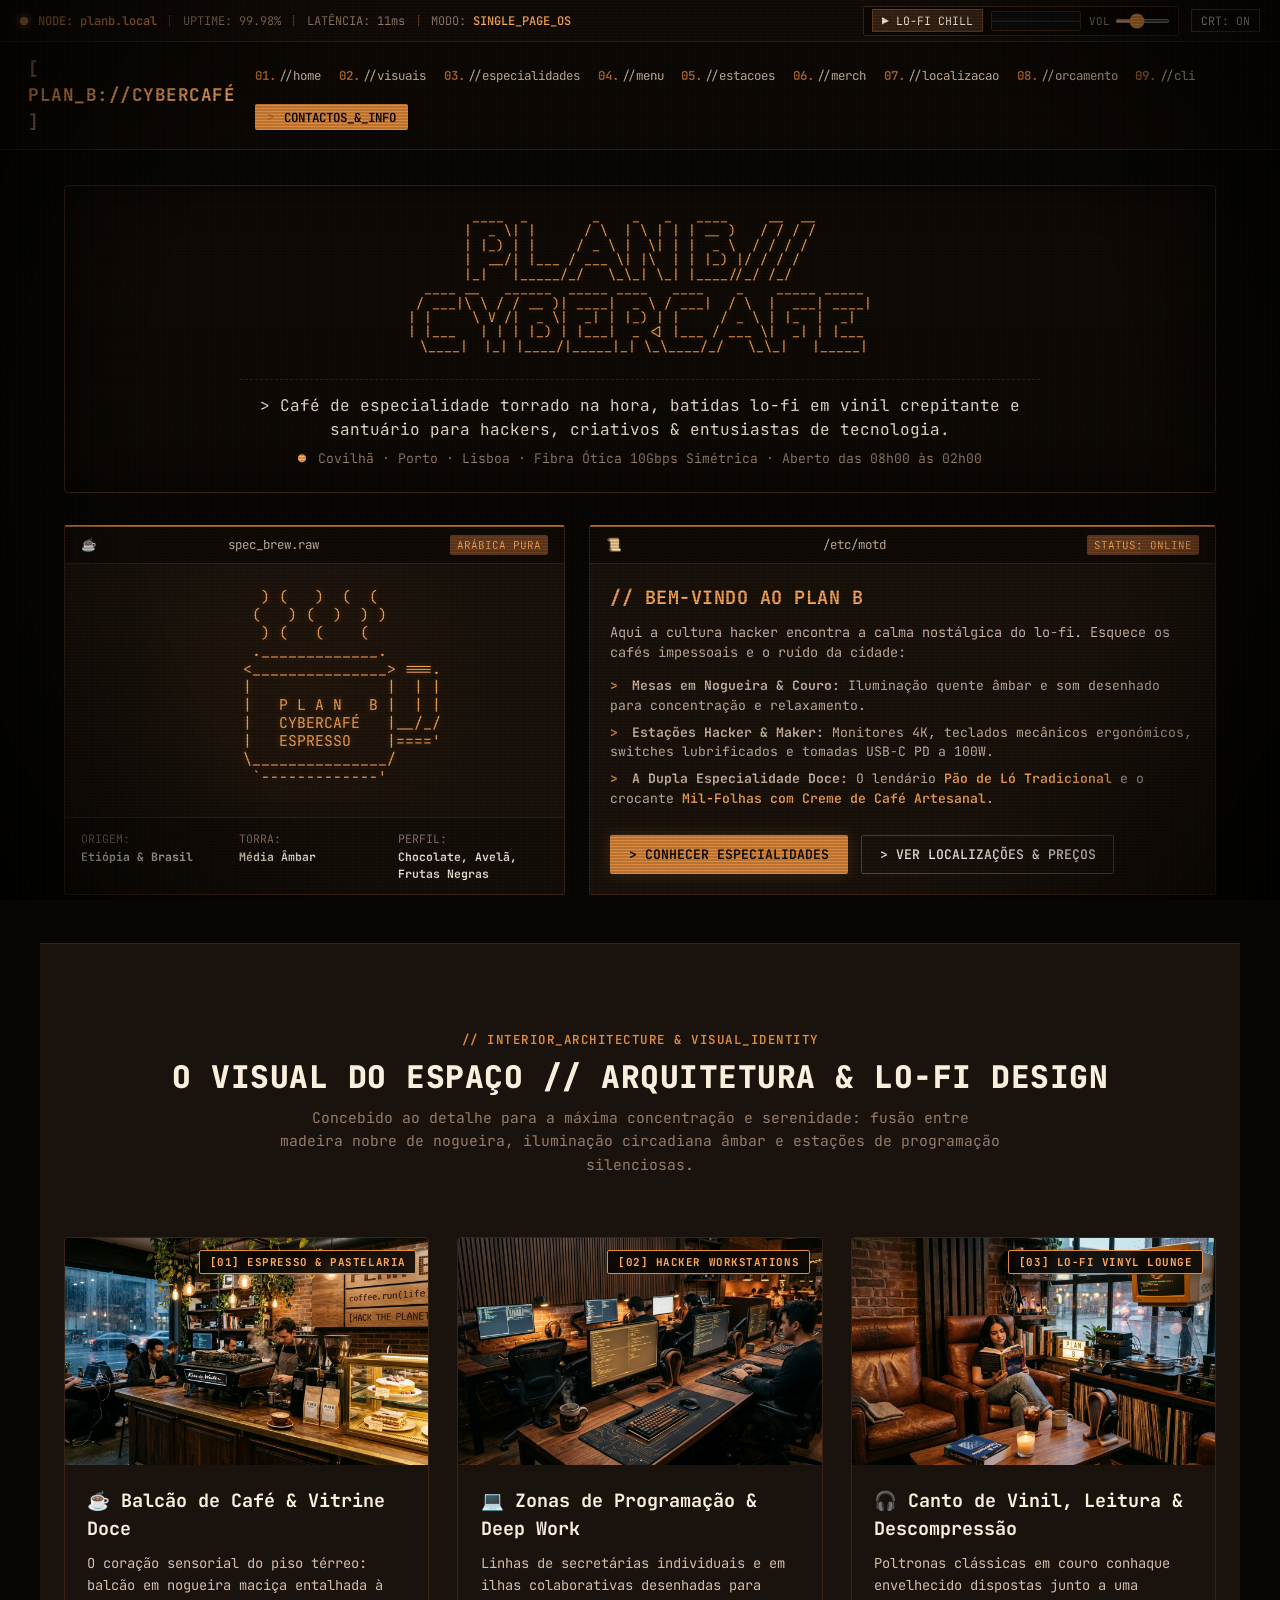
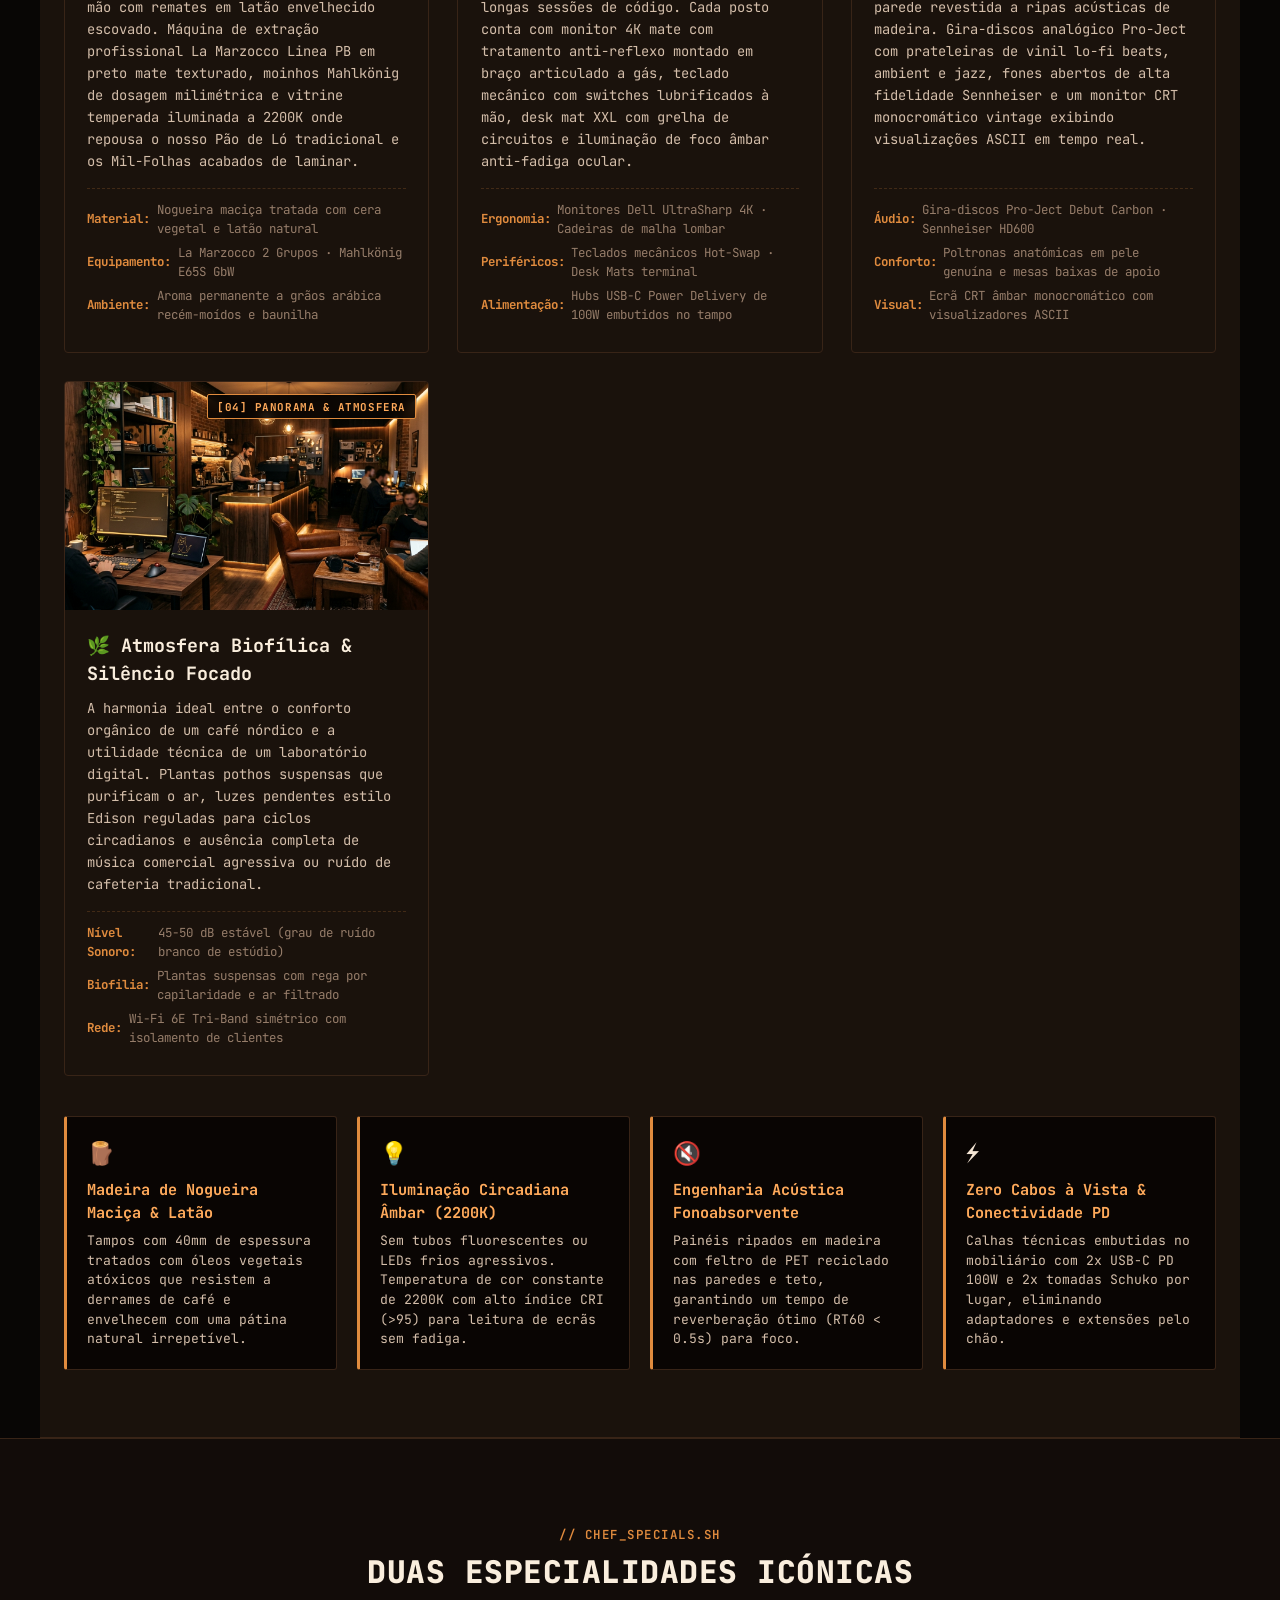
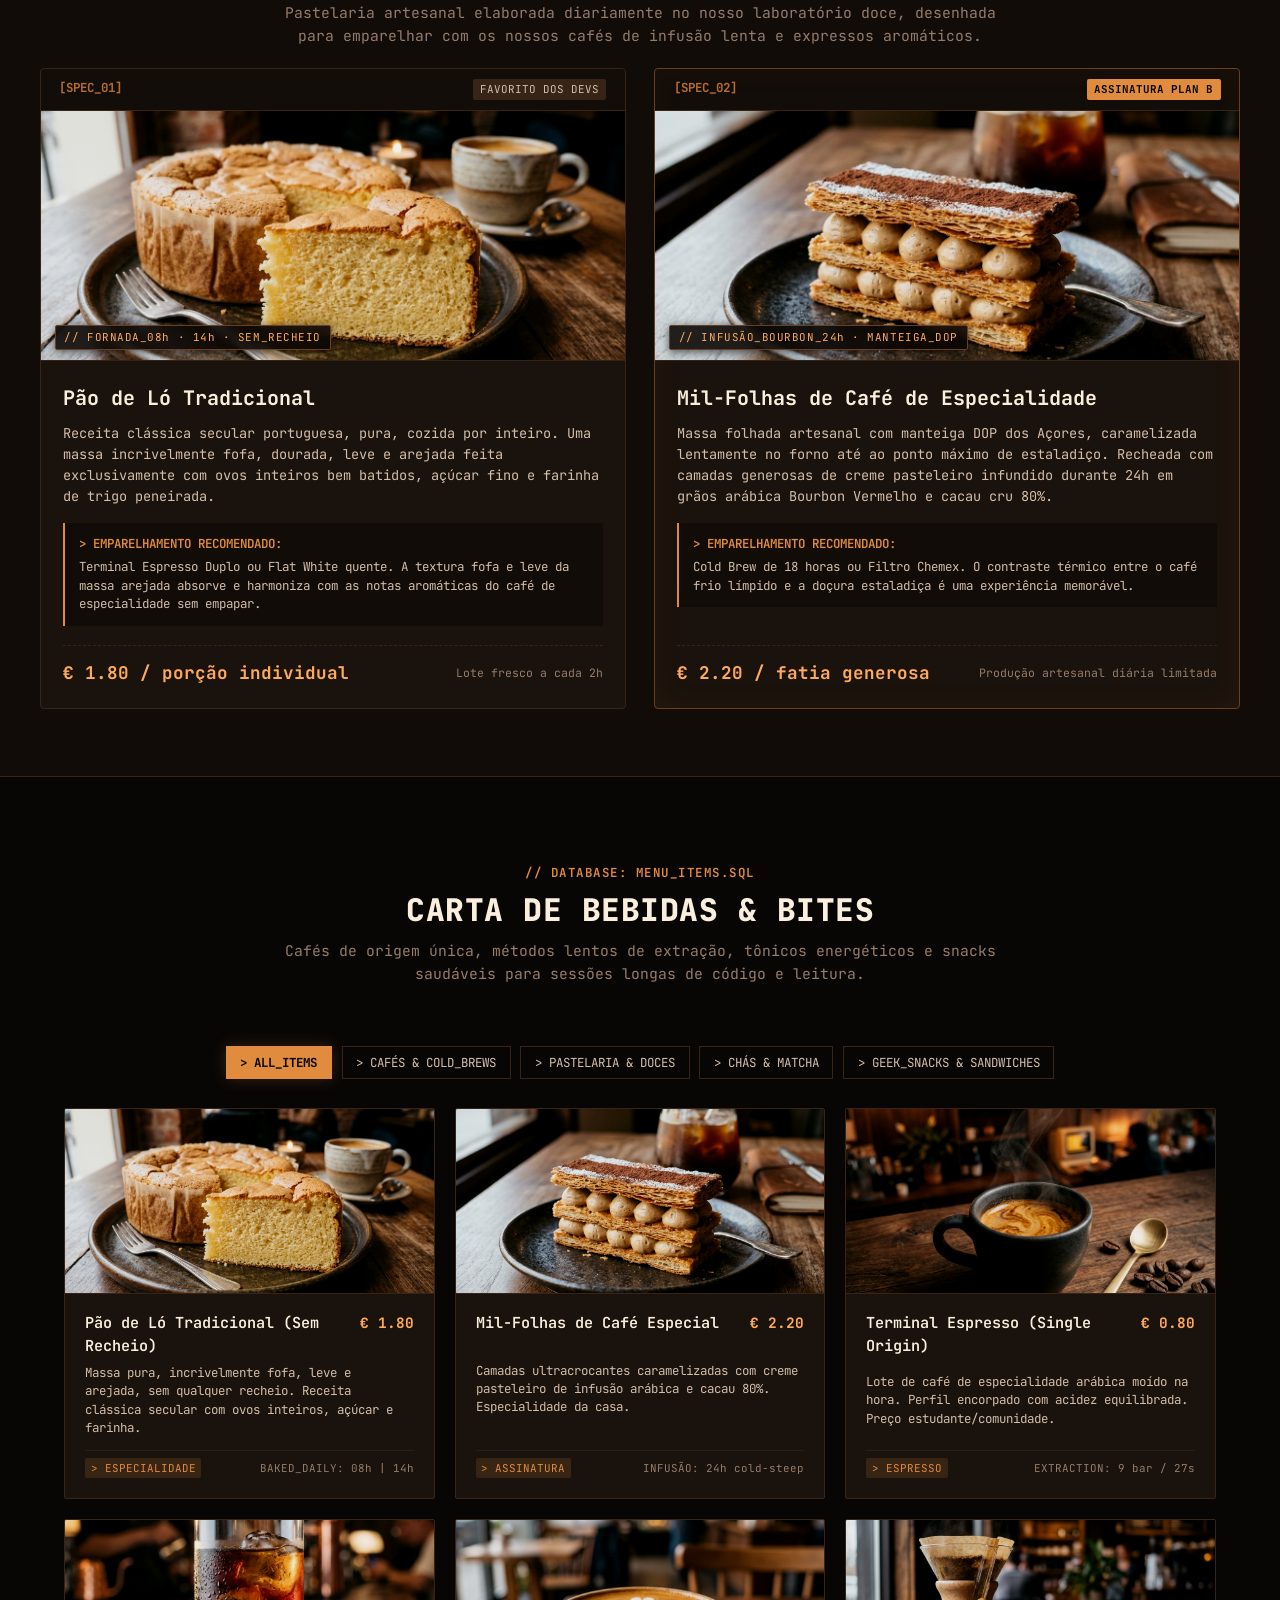
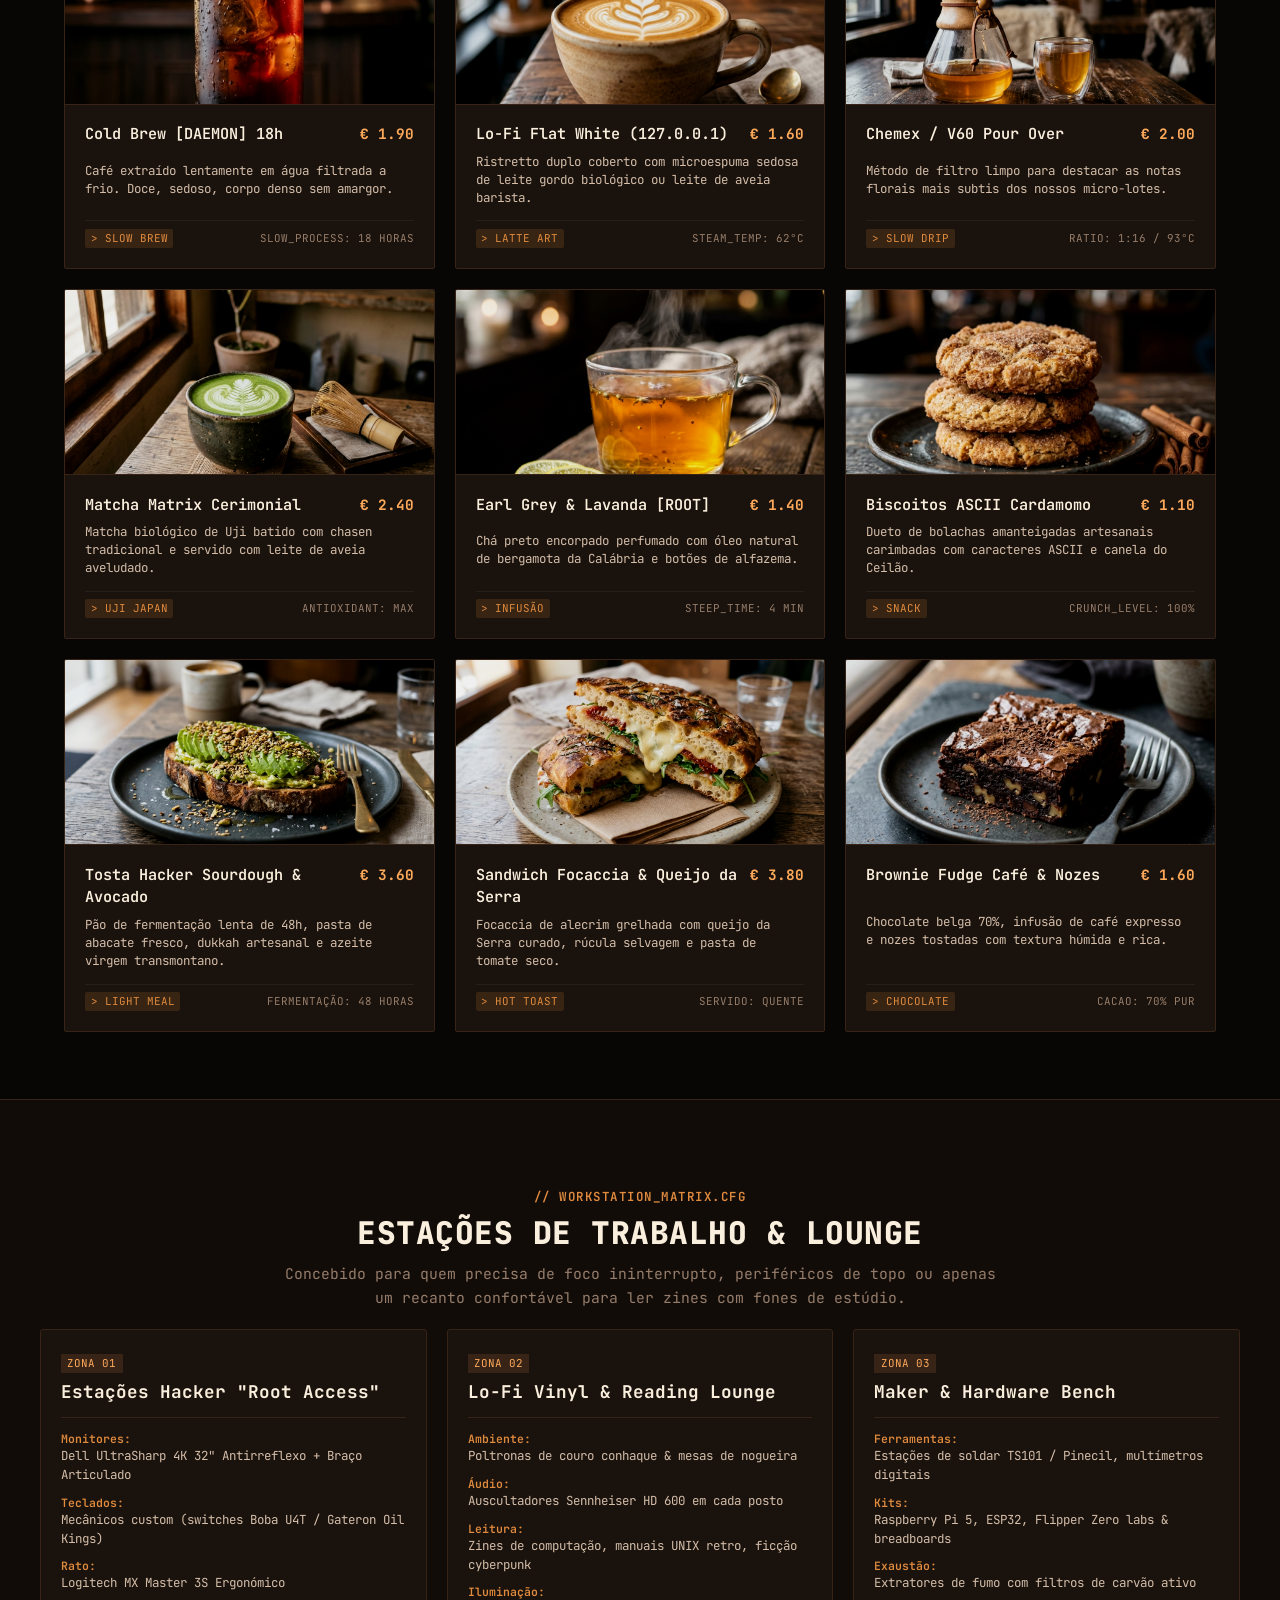
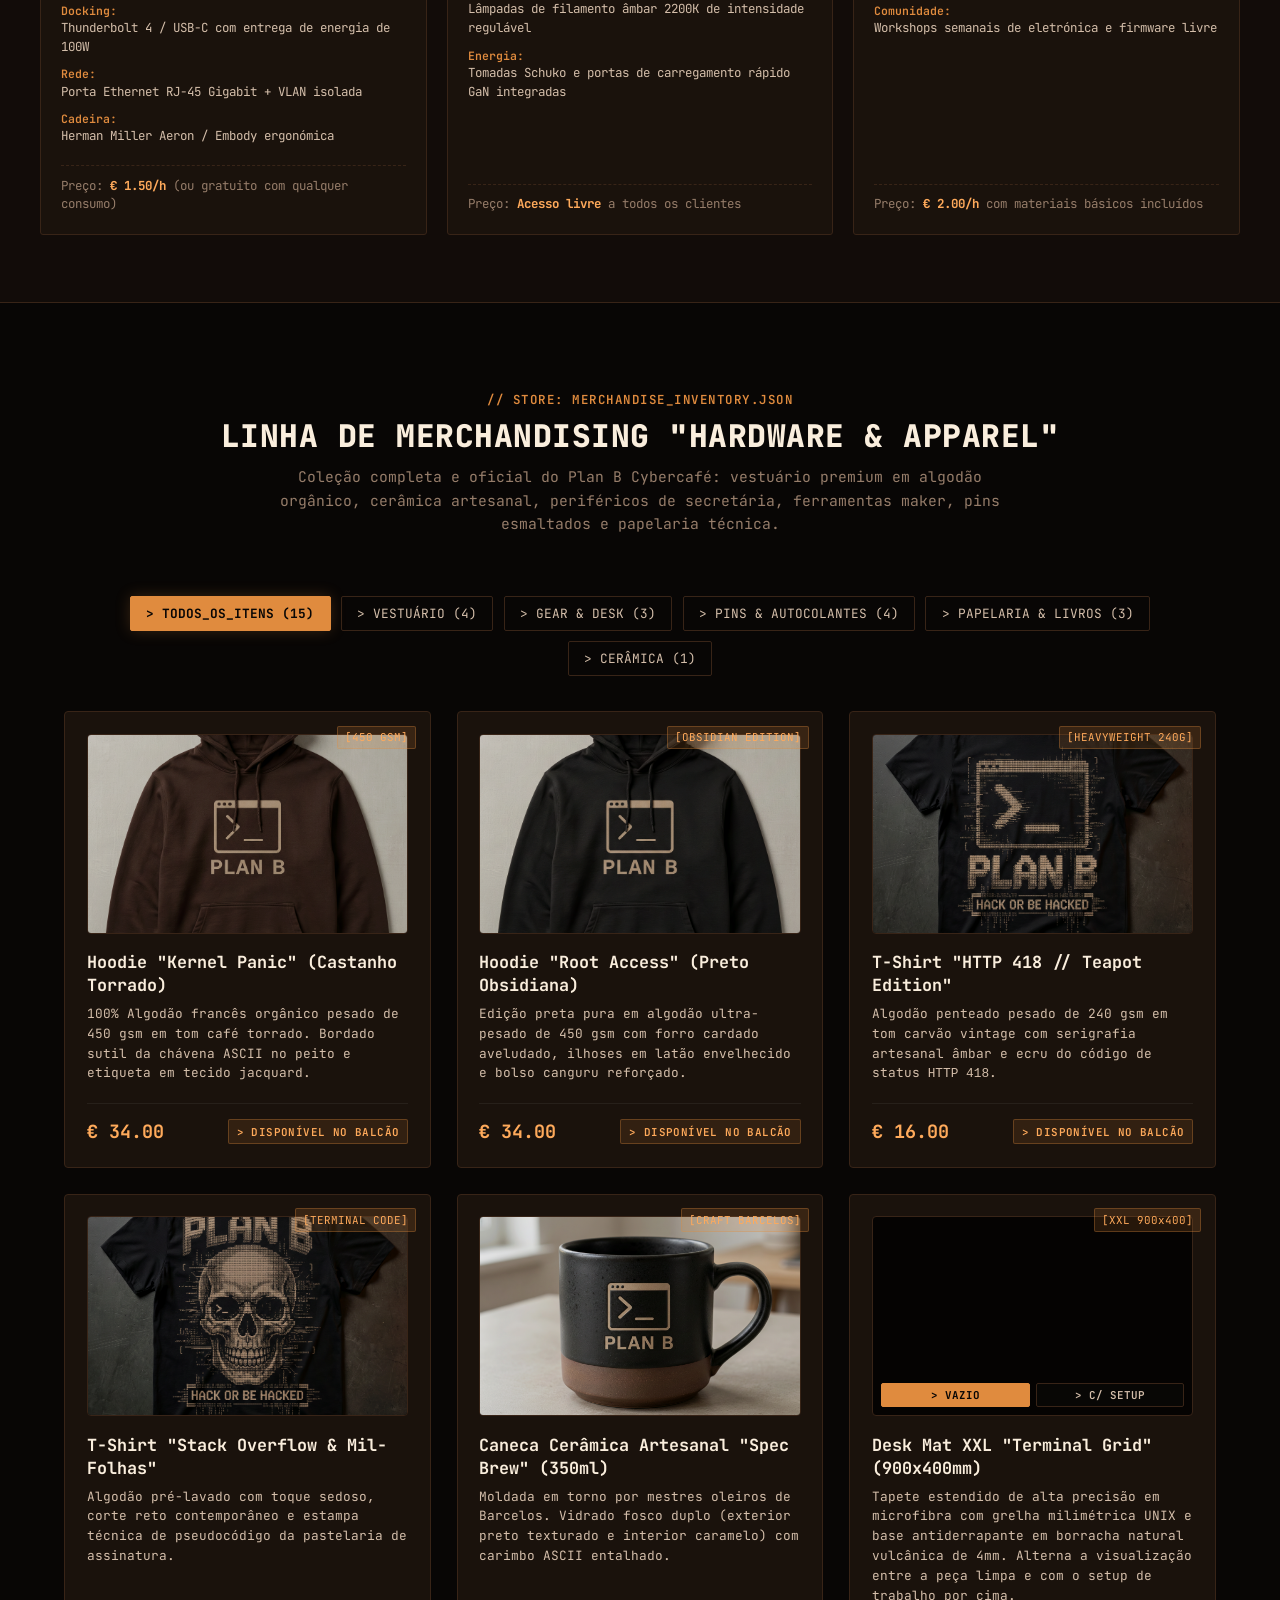
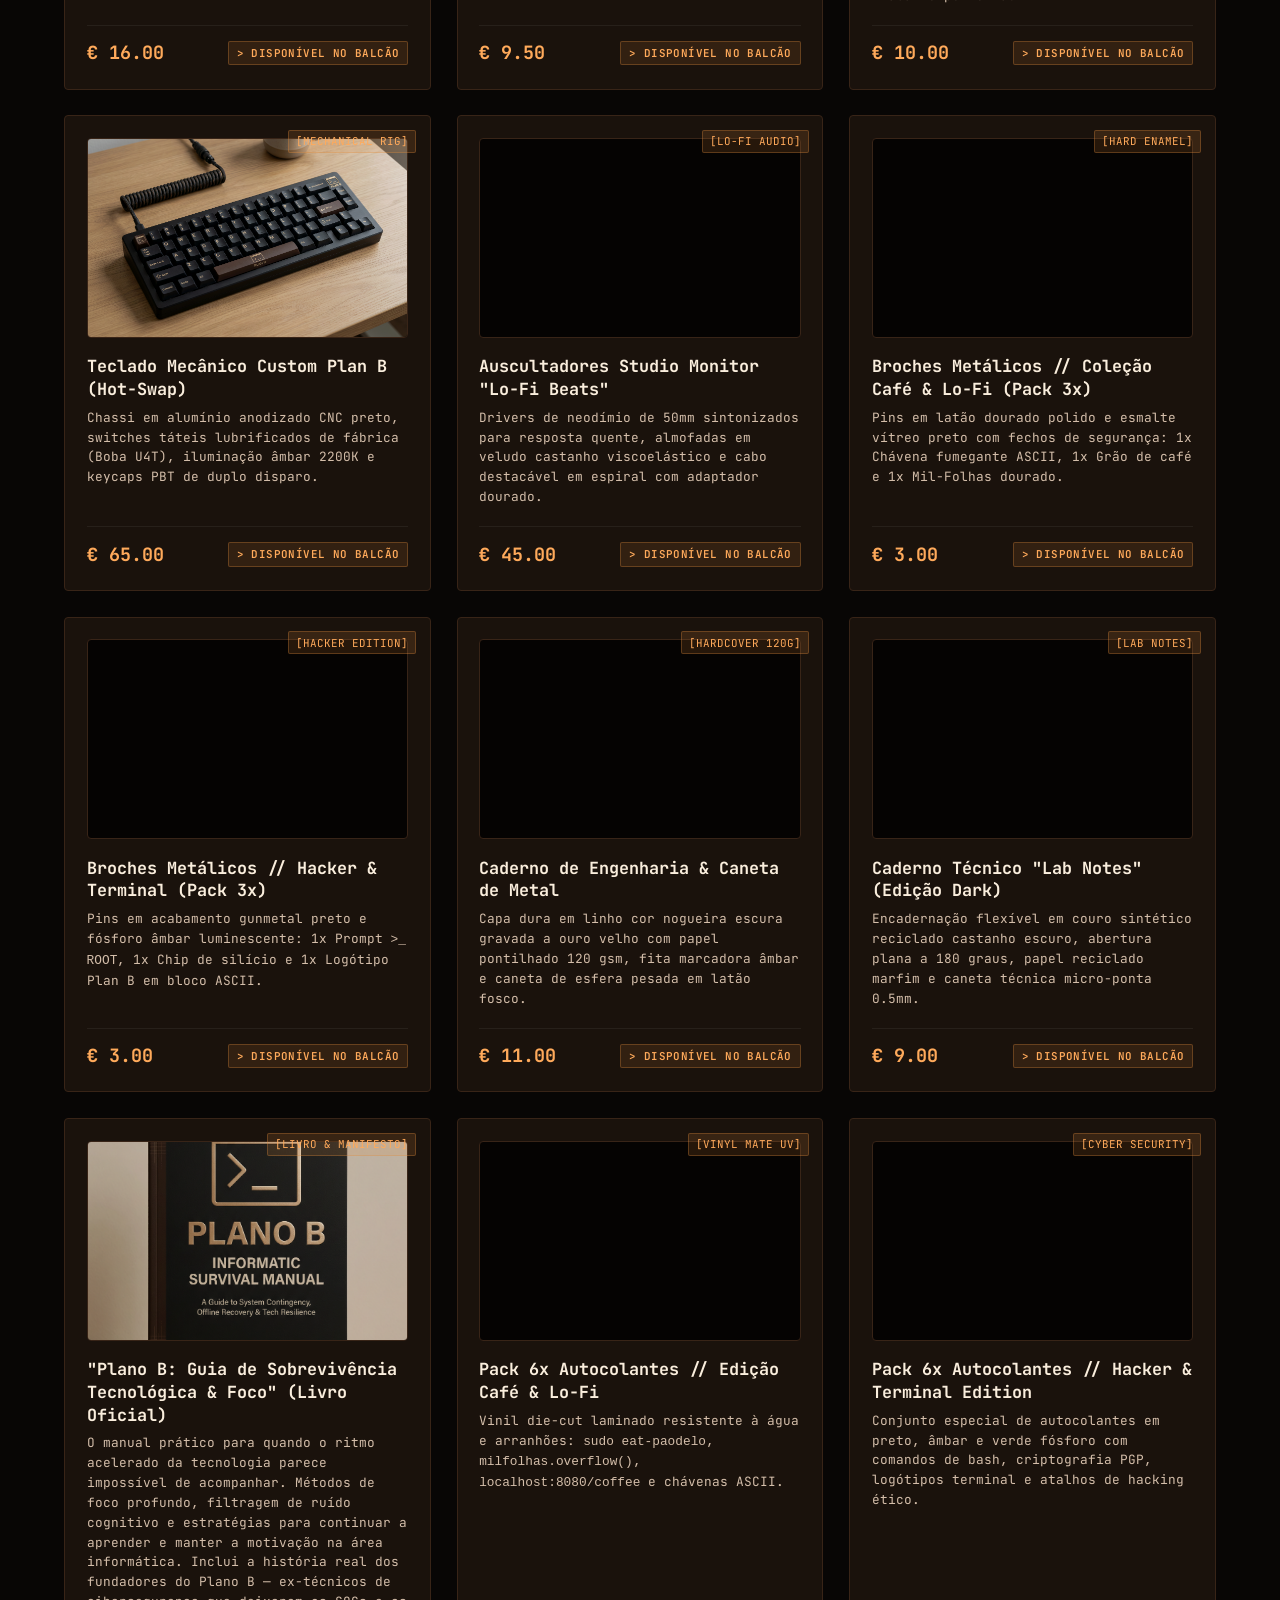
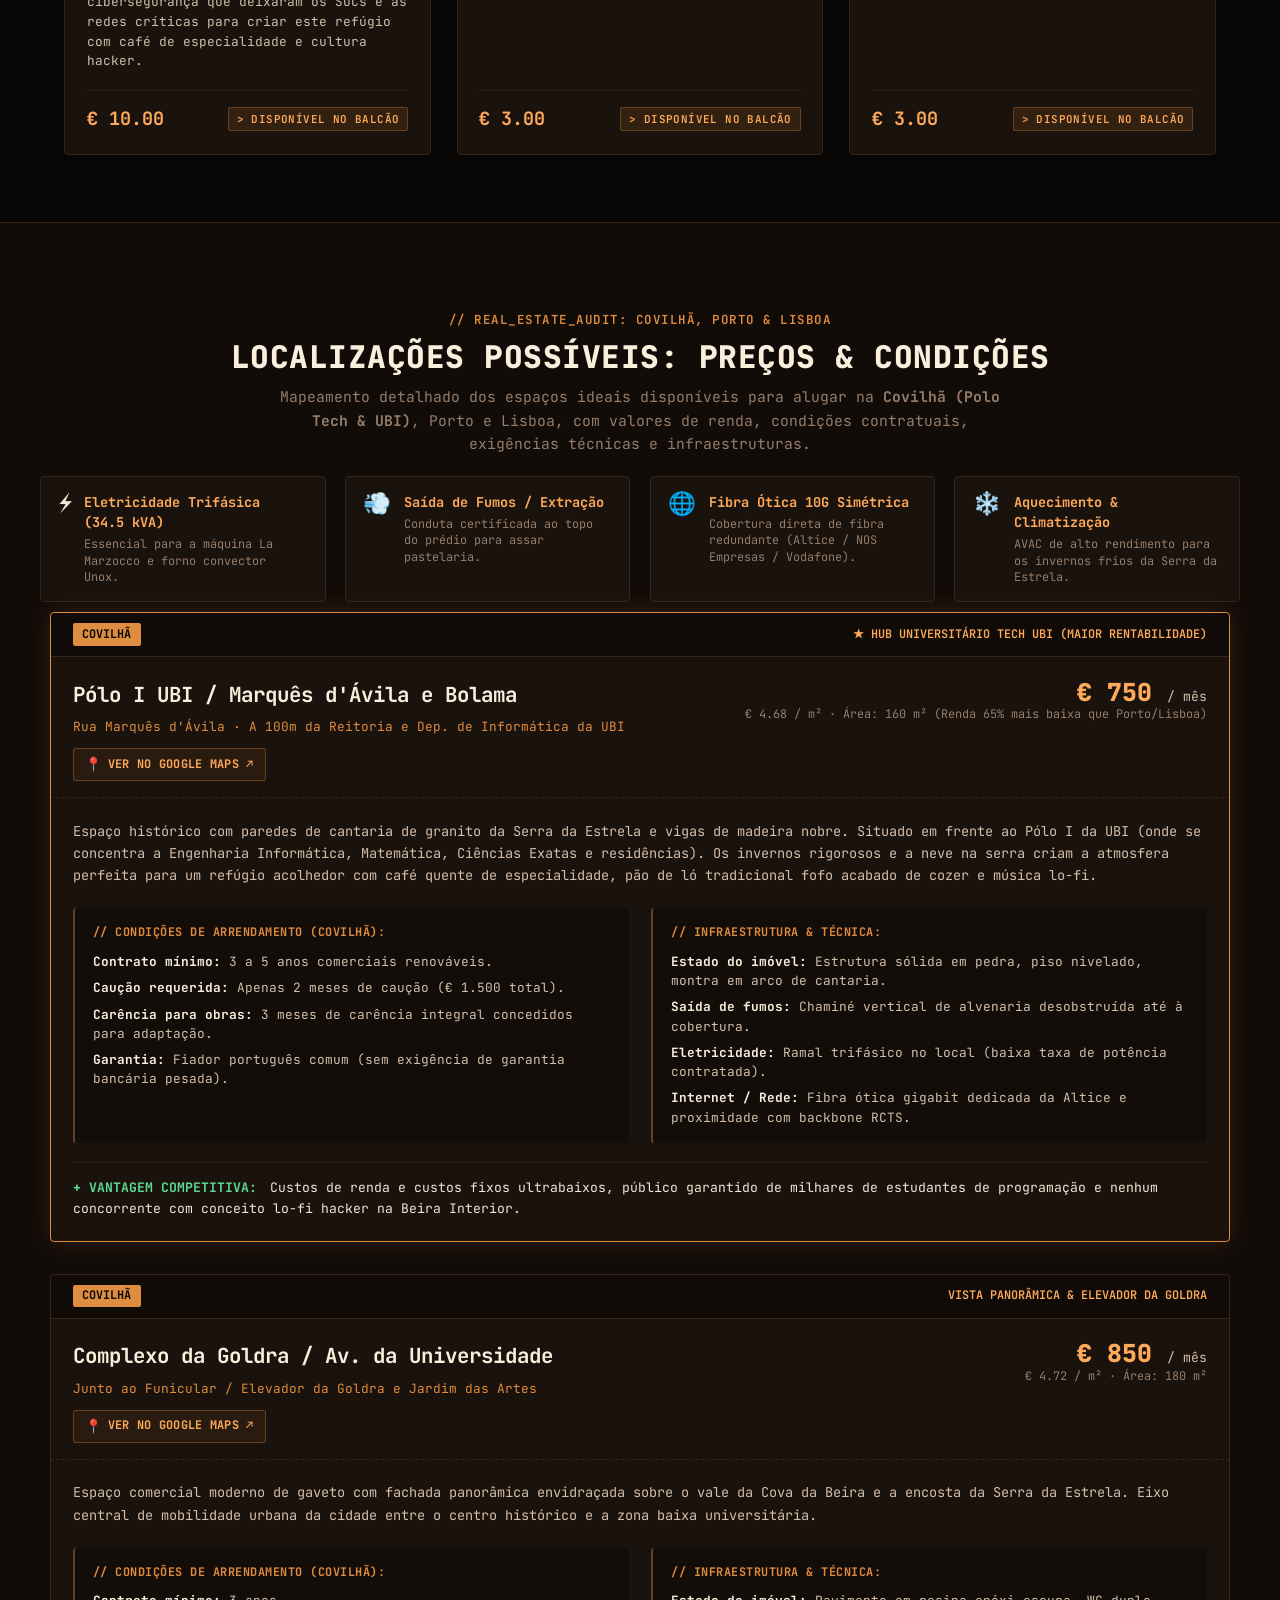
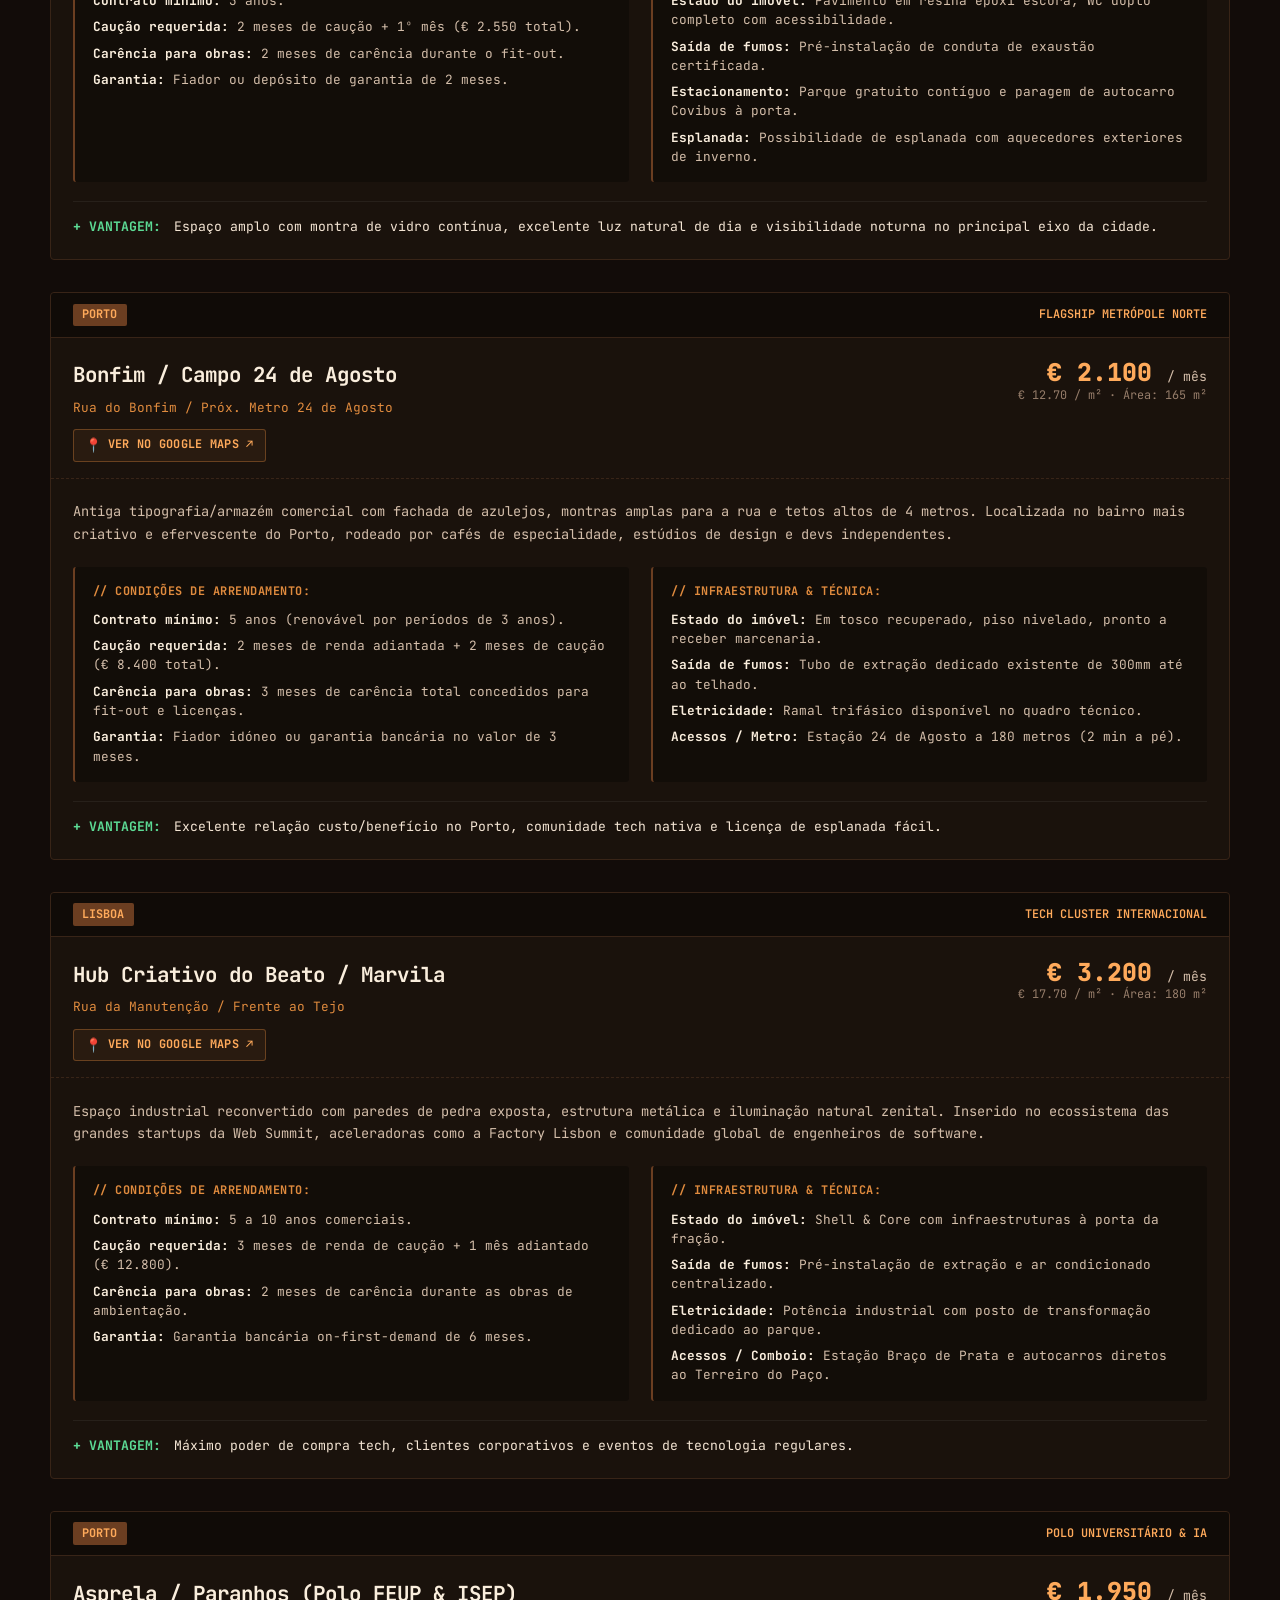
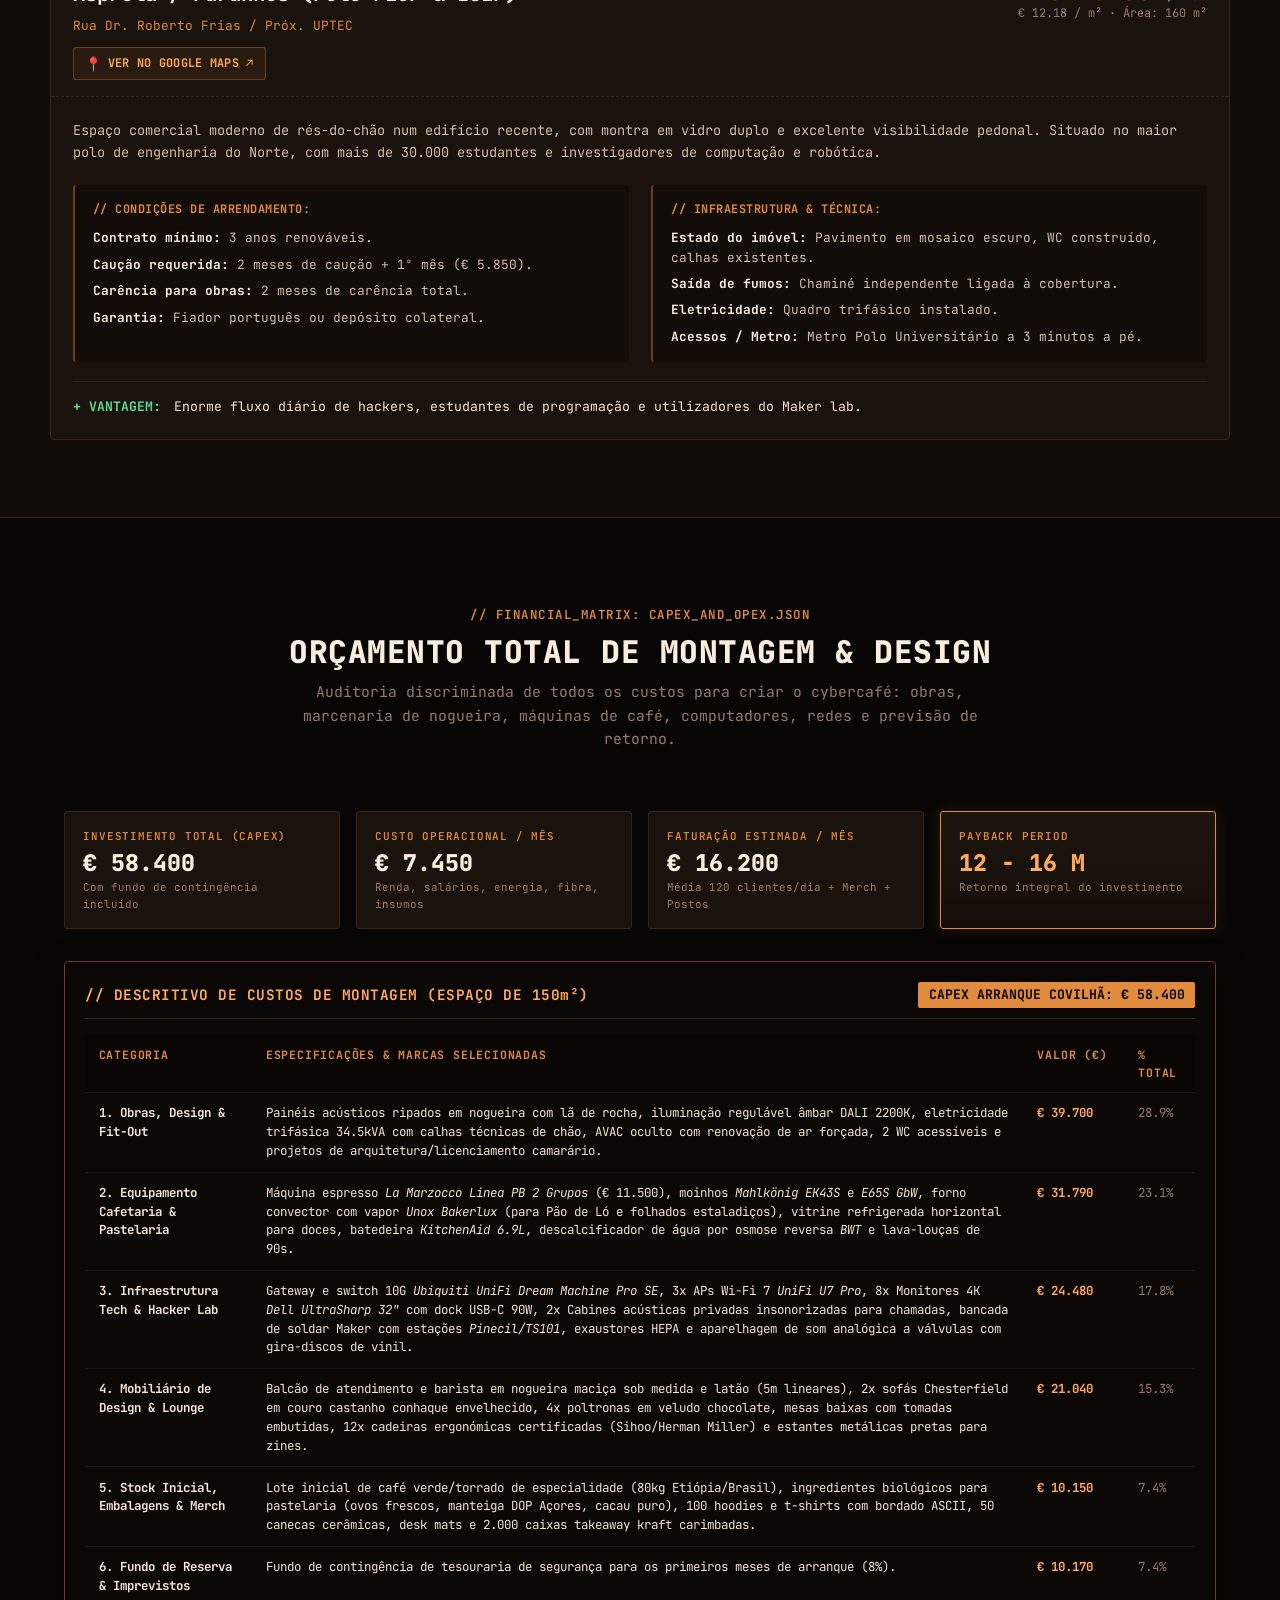
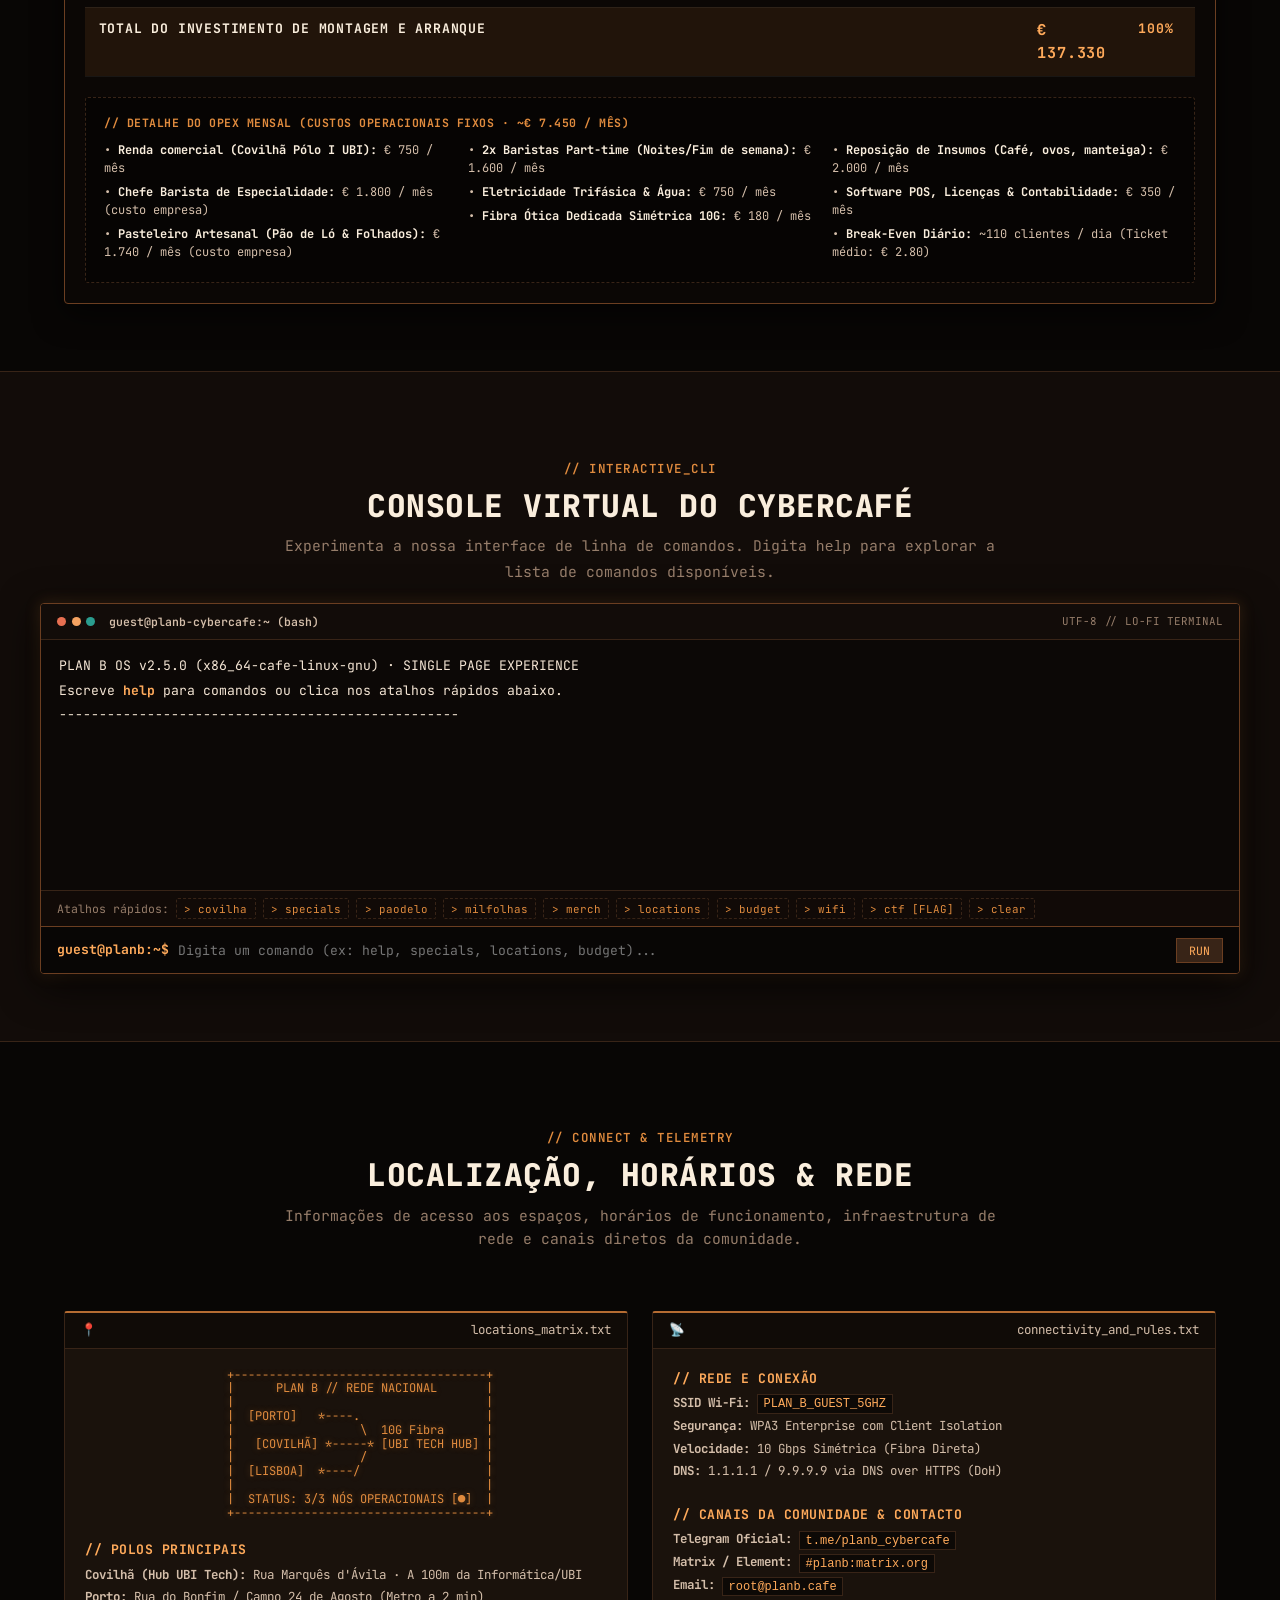
==== commit 6b289bb1: "update" ====
--- a/index.html
+++ b/index.html
@@ -18,7 +18,7 @@
     <link
         href="https://fonts.googleapis.com/css2?family=JetBrains+Mono:ital,wght@0,300;0,400;0,600;0,700;0,800;1,400&family=VT323&display=swap"
         rel="stylesheet">
-    <link rel="stylesheet" href="styles.css">
+    <link rel="stylesheet" href="styles.css?v=202611242225">
 </head>
 
 <body class="crt-effect">
@@ -104,7 +104,7 @@
                     <div class="hero-subtext-box">
                         <p class="tagline">&gt; Café de especialidade torrado na hora, batidas lo-fi em vinil crepitante
                             e santuário para hackers, criativos & entusiastas de tecnologia.</p>
-                        <p class="location-stamp"><span class="accent-dot">●</span> Porto &middot; Lisboa &middot; Fibra
+                        <p class="location-stamp"><span class="accent-dot">●</span> Covilhã &middot; Porto &middot; Lisboa &middot; Fibra
                             Ótica 10Gbps Simétrica &middot; Aberto das 08h00 às 02h00</p>
                     </div>
                 </div>
@@ -157,7 +157,7 @@
                                     Monitores 4K, teclados mecânicos ergonómicos, switches lubrificados e tomadas USB-C
                                     PD a 100W.</li>
                                 <li><span class="bullet">&gt;</span> <strong>A Dupla Especialidade Doce:</strong> O
-                                    lendário <span class="accent-text">Pão de Ló Tradicional (Sem Recheio)</span> e o
+                                    lendário <span class="accent-text">Pão de Ló Tradicional</span> e o
                                     crocante
                                     <span class="accent-text">Mil-Folhas com Creme de Café Artesanal</span>.
                                 </li>
@@ -189,7 +189,7 @@
                     <div class="space-img-wrapper">
                         <img src="assets/espaco_cafe_bar.jpg"
                             alt="Balcão de café de especialidade do Plan B com máquina La Marzocco, nogueira e vitrine doce"
-                            class="space-img">
+                            class="space-img" loading="lazy" decoding="async">
                         <span class="space-tag-float">[01] ESPRESSO &amp; PASTELARIA</span>
                     </div>
                     <div class="space-card-body">
@@ -211,7 +211,7 @@
                     <div class="space-img-wrapper">
                         <img src="assets/espaco_workstations.jpg"
                             alt="Estações de trabalho hacker com monitores 4K foscos, teclados mecânicos e iluminação âmbar"
-                            class="space-img">
+                            class="space-img" loading="lazy" decoding="async">
                         <span class="space-tag-float">[02] HACKER WORKSTATIONS</span>
                     </div>
                     <div class="space-card-body">
@@ -235,7 +235,7 @@
                     <div class="space-img-wrapper">
                         <img src="assets/espaco_lofi_lounge.jpg"
                             alt="Canto de leitura e audição lo-fi com poltronas de couro conhaque, vinil e monitores CRT"
-                            class="space-img">
+                            class="space-img" loading="lazy" decoding="async">
                         <span class="space-tag-float">[03] LO-FI VINYL LOUNGE</span>
                     </div>
                     <div class="space-card-body">
@@ -258,7 +258,7 @@
                     <div class="space-img-wrapper">
                         <img src="assets/ambiente_cybercafe.jpg"
                             alt="Visão geral do cybercafé com luz âmbar suave, nogueira e ambiente chuvoso acolhedor"
-                            class="space-img">
+                            class="space-img" loading="lazy" decoding="async">
                         <span class="space-tag-float">[04] PANORAMA &amp; ATMOSFERA</span>
                     </div>
                     <div class="space-card-body">
@@ -327,7 +327,7 @@
                     </div>
                     <div class="spec-img-box">
                         <img src="assets/especialidade_paodelo.jpg" alt="Pão de Ló Tradicional Português Sem Recheio"
-                            class="spec-img" loading="lazy">
+                            class="spec-img" loading="lazy" decoding="async">
                         <div class="spec-img-badge">// FORNADA_08h &middot; 14h &middot; SEM_RECHEIO</div>
                     </div>
                     <div class="spec-body">
@@ -344,7 +344,7 @@
                                 especialidade sem empapar.</span>
                         </div>
                         <div class="spec-meta">
-                            <span class="spec-price">€ 4.20 / porção individual</span>
+                            <span class="spec-price">€ 1.80 / porção individual</span>
                             <span class="spec-batch">Lote fresco a cada 2h</span>
                         </div>
                     </div>
@@ -358,7 +358,7 @@
                     </div>
                     <div class="spec-img-box">
                         <img src="assets/especialidade_milfolhas.jpg" alt="Mil-Folhas de Café de Especialidade Plan B"
-                            class="spec-img" loading="lazy">
+                            class="spec-img" loading="lazy" decoding="async">
                         <div class="spec-img-badge">// INFUSÃO_BOURBON_24h &middot; MANTEIGA_DOP</div>
                     </div>
                     <div class="spec-body">
@@ -374,7 +374,7 @@
                                 o café frio límpido e a doçura estaladiça é uma experiência memorável.</span>
                         </div>
                         <div class="spec-meta">
-                            <span class="spec-price">€ 4.80 / fatia generosa</span>
+                            <span class="spec-price">€ 2.20 / fatia generosa</span>
                             <span class="spec-batch">Produção artesanal diária limitada</span>
                         </div>
                     </div>
@@ -447,7 +447,7 @@
                         </div>
                     </div>
                     <div class="rig-footer">
-                        <span>Preço: <strong>€ 3.50/h</strong> (ou gratuito com consumo de café &amp; doce)</span>
+                        <span>Preço: <strong>€ 1.50/h</strong> (ou gratuito com qualquer consumo)</span>
                     </div>
                 </div>
 
@@ -507,7 +507,7 @@
                         </div>
                     </div>
                     <div class="rig-footer">
-                        <span>Preço: <strong>€ 5.00/h</strong> com materiais básicos incluídos</span>
+                        <span>Preço: <strong>€ 2.00/h</strong> com materiais básicos incluídos</span>
                     </div>
                 </div>
             </div>
@@ -539,14 +539,14 @@
                     <div class="merch-badge">[450 GSM]</div>
                     <div class="merch-thumb-box">
                         <img src="assets/merch/merch_hoodie_castanho.png"
-                            alt="Hoodie Kernel Panic 450 gsm Castanho Torrado" class="merch-thumb-img">
+                            alt="Hoodie Kernel Panic 450 gsm Castanho Torrado" class="merch-thumb-img" loading="lazy" decoding="async">
                     </div>
                     <div class="merch-info">
                         <h4>Hoodie "Kernel Panic" (Castanho Torrado)</h4>
                         <p class="merch-desc">100% Algodão francês orgânico pesado de 450 gsm em tom café torrado.
                             Bordado sutil da chávena ASCII no peito e etiqueta em tecido jacquard.</p>
                         <div class="merch-bottom">
-                            <span class="merch-price">€ 58.00</span>
+                            <span class="merch-price">€ 34.00</span>
                             <span class="merch-stock-tag">&gt; DISPONÍVEL NO BALCÃO</span>
                         </div>
                     </div>
@@ -557,14 +557,14 @@
                     <div class="merch-badge">[OBSIDIAN EDITION]</div>
                     <div class="merch-thumb-box">
                         <img src="assets/merch/merch_hoodie_preto.png" alt="Hoodie Root Access 450 gsm Preto Obsidiana"
-                            class="merch-thumb-img">
+                            class="merch-thumb-img" loading="lazy" decoding="async">
                     </div>
                     <div class="merch-info">
                         <h4>Hoodie "Root Access" (Preto Obsidiana)</h4>
                         <p class="merch-desc">Edição preta pura em algodão ultra-pesado de 450 gsm com forro cardado
                             aveludado, ilhoses em latão envelhecido e bolso canguru reforçado.</p>
                         <div class="merch-bottom">
-                            <span class="merch-price">€ 58.00</span>
+                            <span class="merch-price">€ 34.00</span>
                             <span class="merch-stock-tag">&gt; DISPONÍVEL NO BALCÃO</span>
                         </div>
                     </div>
@@ -575,14 +575,14 @@
                     <div class="merch-badge">[HEAVYWEIGHT 240G]</div>
                     <div class="merch-thumb-box">
                         <img src="assets/merch/merch_tshirt_1.png" alt="T-Shirt HTTP 418 Teapot Edition"
-                            class="merch-thumb-img">
+                            class="merch-thumb-img" loading="lazy" decoding="async">
                     </div>
                     <div class="merch-info">
                         <h4>T-Shirt "HTTP 418 // Teapot Edition"</h4>
                         <p class="merch-desc">Algodão penteado pesado de 240 gsm em tom carvão vintage com serigrafia
                             artesanal âmbar e ecru do código de status <code>HTTP 418</code>.</p>
                         <div class="merch-bottom">
-                            <span class="merch-price">€ 28.00</span>
+                            <span class="merch-price">€ 16.00</span>
                             <span class="merch-stock-tag">&gt; DISPONÍVEL NO BALCÃO</span>
                         </div>
                     </div>
@@ -593,14 +593,14 @@
                     <div class="merch-badge">[TERMINAL CODE]</div>
                     <div class="merch-thumb-box">
                         <img src="assets/merch/merch_tshirt_2.png" alt="T-Shirt Stack Overflow & Mil-Folhas"
-                            class="merch-thumb-img">
+                            class="merch-thumb-img" loading="lazy" decoding="async">
                     </div>
                     <div class="merch-info">
                         <h4>T-Shirt "Stack Overflow &amp; Mil-Folhas"</h4>
                         <p class="merch-desc">Algodão pré-lavado com toque sedoso, corte reto contemporâneo e estampa
                             técnica de pseudocódigo da pastelaria de assinatura.</p>
                         <div class="merch-bottom">
-                            <span class="merch-price">€ 28.00</span>
+                            <span class="merch-price">€ 16.00</span>
                             <span class="merch-stock-tag">&gt; DISPONÍVEL NO BALCÃO</span>
                         </div>
                     </div>
@@ -611,14 +611,14 @@
                     <div class="merch-badge">[CRAFT BARCELOS]</div>
                     <div class="merch-thumb-box">
                         <img src="assets/merch/merch_caneca.png" alt="Caneca Cerâmica Artesanal Spec Brew"
-                            class="merch-thumb-img">
+                            class="merch-thumb-img" loading="lazy" decoding="async">
                     </div>
                     <div class="merch-info">
                         <h4>Caneca Cerâmica Artesanal "Spec Brew" (350ml)</h4>
                         <p class="merch-desc">Moldada em torno por mestres oleiros de Barcelos. Vidrado fosco duplo
                             (exterior preto texturado e interior caramelo) com carimbo ASCII entalhado.</p>
                         <div class="merch-bottom">
-                            <span class="merch-price">€ 19.00</span>
+                            <span class="merch-price">€ 9.50</span>
                             <span class="merch-stock-tag">&gt; DISPONÍVEL NO BALCÃO</span>
                         </div>
                     </div>
@@ -629,7 +629,7 @@
                     <div class="merch-badge">[XXL 900x400]</div>
                     <div class="merch-thumb-box mousepad-box">
                         <img id="deskmat-preview-img" src="assets/merch/merch_mousepad.png"
-                            alt="Desk Mat XXL 900x400 Terminal Grid Plan B" class="merch-thumb-img">
+                            alt="Desk Mat XXL 900x400 Terminal Grid Plan B" class="merch-thumb-img" loading="lazy" decoding="async">
                         <div class="pad-view-controls">
                             <button type="button" class="pad-view-btn active" data-img="assets/merch/merch_mousepad.png"
                                 title="Visualizar tapete sem objetos">&gt; VAZIO</button>
@@ -644,7 +644,7 @@
                             UNIX e base antiderrapante em borracha natural vulcânica de 4mm. Alterna a visualização
                             entre a peça limpa e com o setup de trabalho por cima.</p>
                         <div class="merch-bottom">
-                            <span class="merch-price">€ 32.00</span>
+                            <span class="merch-price">€ 10.00</span>
                             <span class="merch-stock-tag">&gt; DISPONÍVEL NO BALCÃO</span>
                         </div>
                     </div>
@@ -655,14 +655,14 @@
                     <div class="merch-badge">[MECHANICAL RIG]</div>
                     <div class="merch-thumb-box">
                         <img src="assets/merch/merch_teclado.png" alt="Teclado Mecânico Custom Plan B Edition"
-                            class="merch-thumb-img">
+                            class="merch-thumb-img" loading="lazy" decoding="async">
                     </div>
                     <div class="merch-info">
                         <h4>Teclado Mecânico Custom Plan B (Hot-Swap)</h4>
                         <p class="merch-desc">Chassi em alumínio anodizado CNC preto, switches táteis lubrificados de
                             fábrica (Boba U4T), iluminação âmbar 2200K e keycaps PBT de duplo disparo.</p>
                         <div class="merch-bottom">
-                            <span class="merch-price">€ 120.00</span>
+                            <span class="merch-price">€ 65.00</span>
                             <span class="merch-stock-tag">&gt; DISPONÍVEL NO BALCÃO</span>
                         </div>
                     </div>
@@ -673,14 +673,14 @@
                     <div class="merch-badge">[LO-FI AUDIO]</div>
                     <div class="merch-thumb-box">
                         <img src="assets/merch/merch_phones.png" alt="Auscultadores Lo-Fi Studio Monitor"
-                            class="merch-thumb-img">
+                            class="merch-thumb-img" loading="lazy" decoding="async">
                     </div>
                     <div class="merch-info">
                         <h4>Auscultadores Studio Monitor "Lo-Fi Beats"</h4>
                         <p class="merch-desc">Drivers de neodímio de 50mm sintonizados para resposta quente, almofadas
                             em veludo castanho viscoelástico e cabo destacável em espiral com adaptador dourado.</p>
                         <div class="merch-bottom">
-                            <span class="merch-price">€ 85.00</span>
+                            <span class="merch-price">€ 45.00</span>
                             <span class="merch-stock-tag">&gt; DISPONÍVEL NO BALCÃO</span>
                         </div>
                     </div>
@@ -691,14 +691,14 @@
                     <div class="merch-badge">[HARD ENAMEL]</div>
                     <div class="merch-thumb-box">
                         <img src="assets/merch/merch_broches.png" alt="Broches Metálicos Esmaltados Coleção Café"
-                            class="merch-thumb-img">
+                            class="merch-thumb-img" loading="lazy" decoding="async">
                     </div>
                     <div class="merch-info">
                         <h4>Broches Metálicos // Coleção Café &amp; Lo-Fi (Pack 3x)</h4>
                         <p class="merch-desc">Pins em latão dourado polido e esmalte vítreo preto com fechos de
                             segurança: 1x Chávena fumegante ASCII, 1x Grão de café e 1x Mil-Folhas dourado.</p>
                         <div class="merch-bottom">
-                            <span class="merch-price">€ 14.00</span>
+                            <span class="merch-price">€ 3.00</span>
                             <span class="merch-stock-tag">&gt; DISPONÍVEL NO BALCÃO</span>
                         </div>
                     </div>
@@ -709,7 +709,7 @@
                     <div class="merch-badge">[HACKER EDITION]</div>
                     <div class="merch-thumb-box">
                         <img src="assets/merch/merch_broches_haker.png" alt="Broches Metálicos Hacker Edition"
-                            class="merch-thumb-img">
+                            class="merch-thumb-img" loading="lazy" decoding="async">
                     </div>
                     <div class="merch-info">
                         <h4>Broches Metálicos // Hacker &amp; Terminal (Pack 3x)</h4>
@@ -717,7 +717,7 @@
                             <code>&gt;_ ROOT</code>, 1x Chip de silício e 1x Logótipo Plan B em bloco ASCII.
                         </p>
                         <div class="merch-bottom">
-                            <span class="merch-price">€ 14.00</span>
+                            <span class="merch-price">€ 3.00</span>
                             <span class="merch-stock-tag">&gt; DISPONÍVEL NO BALCÃO</span>
                         </div>
                     </div>
@@ -728,14 +728,14 @@
                     <div class="merch-badge">[HARDCOVER 120G]</div>
                     <div class="merch-thumb-box">
                         <img src="assets/merch/merch_caderno_caneta.png"
-                            alt="Caderno de Engenharia de Linho e Caneta de Metal" class="merch-thumb-img">
+                            alt="Caderno de Engenharia de Linho e Caneta de Metal" class="merch-thumb-img" loading="lazy" decoding="async">
                     </div>
                     <div class="merch-info">
                         <h4>Caderno de Engenharia &amp; Caneta de Metal</h4>
                         <p class="merch-desc">Capa dura em linho cor nogueira escura gravada a ouro velho com papel
                             pontilhado 120 gsm, fita marcadora âmbar e caneta de esfera pesada em latão fosco.</p>
                         <div class="merch-bottom">
-                            <span class="merch-price">€ 22.00</span>
+                            <span class="merch-price">€ 11.00</span>
                             <span class="merch-stock-tag">&gt; DISPONÍVEL NO BALCÃO</span>
                         </div>
                     </div>
@@ -746,14 +746,14 @@
                     <div class="merch-badge">[LAB NOTES]</div>
                     <div class="merch-thumb-box">
                         <img src="assets/merch/merch_caderno_caneta_2.png" alt="Caderno Técnico Lab Notes Edição Dark"
-                            class="merch-thumb-img">
+                            class="merch-thumb-img" loading="lazy" decoding="async">
                     </div>
                     <div class="merch-info">
                         <h4>Caderno Técnico "Lab Notes" (Edição Dark)</h4>
                         <p class="merch-desc">Encadernação flexível em couro sintético reciclado castanho escuro,
                             abertura plana a 180 graus, papel reciclado marfim e caneta técnica micro-ponta 0.5mm.</p>
                         <div class="merch-bottom">
-                            <span class="merch-price">€ 20.00</span>
+                            <span class="merch-price">€ 9.00</span>
                             <span class="merch-stock-tag">&gt; DISPONÍVEL NO BALCÃO</span>
                         </div>
                     </div>
@@ -765,7 +765,7 @@
                     <div class="merch-thumb-box">
                         <img src="assets/merch/merch_survival_book.png"
                             alt="Livro Oficial dos Fundadores: Guia de Sobrevivência Tecnológica &amp; Foco"
-                            class="merch-thumb-img">
+                            class="merch-thumb-img" loading="lazy" decoding="async">
                     </div>
                     <div class="merch-info">
                         <h4>"Plano B: Guia de Sobrevivência Tecnológica &amp; Foco" (Livro Oficial)</h4>
@@ -775,7 +775,7 @@
                             história real dos fundadores do Plano B — ex-técnicos de cibersegurança que deixaram os SOCs
                             e as redes críticas para criar este refúgio com café de especialidade e cultura hacker.</p>
                         <div class="merch-bottom">
-                            <span class="merch-price">€ 18.00</span>
+                            <span class="merch-price">€ 10.00</span>
                             <span class="merch-stock-tag">&gt; DISPONÍVEL NO BALCÃO</span>
                         </div>
                     </div>
@@ -786,7 +786,7 @@
                     <div class="merch-badge">[VINYL MATE UV]</div>
                     <div class="merch-thumb-box">
                         <img src="assets/merch/merch_autocolantes.png" alt="Pack de Autocolantes Vinil Cafe & Lo-Fi"
-                            class="merch-thumb-img">
+                            class="merch-thumb-img" loading="lazy" decoding="async">
                     </div>
                     <div class="merch-info">
                         <h4>Pack 6x Autocolantes // Edição Café &amp; Lo-Fi</h4>
@@ -795,7 +795,7 @@
                             <code>localhost:8080/coffee</code> e chávenas ASCII.
                         </p>
                         <div class="merch-bottom">
-                            <span class="merch-price">€ 6.00</span>
+                            <span class="merch-price">€ 3.00</span>
                             <span class="merch-stock-tag">&gt; DISPONÍVEL NO BALCÃO</span>
                         </div>
                     </div>
@@ -806,14 +806,14 @@
                     <div class="merch-badge">[CYBER SECURITY]</div>
                     <div class="merch-thumb-box">
                         <img src="assets/merch/merch_autocolantes_haker.png"
-                            alt="Pack de Autocolantes Vinil Hacker Edition" class="merch-thumb-img">
+                            alt="Pack de Autocolantes Vinil Hacker Edition" class="merch-thumb-img" loading="lazy" decoding="async">
                     </div>
                     <div class="merch-info">
                         <h4>Pack 6x Autocolantes // Hacker &amp; Terminal Edition</h4>
                         <p class="merch-desc">Conjunto especial de autocolantes em preto, âmbar e verde fósforo com
                             comandos de bash, criptografia PGP, logótipos terminal e atalhos de hacking ético.</p>
                         <div class="merch-bottom">
-                            <span class="merch-price">€ 6.00</span>
+                            <span class="merch-price">€ 3.00</span>
                             <span class="merch-stock-tag">&gt; DISPONÍVEL NO BALCÃO</span>
                         </div>
                     </div>
@@ -1206,22 +1206,22 @@
             <div class="finance-metrics-dashboard">
                 <div class="fin-card">
                     <span class="fin-label">INVESTIMENTO TOTAL (CAPEX)</span>
-                    <span class="fin-value">€ 137.330</span>
+                    <span class="fin-value">€ 58.400</span>
                     <span class="fin-sub">Com fundo de contingência incluído</span>
                 </div>
                 <div class="fin-card">
                     <span class="fin-label">CUSTO OPERACIONAL / MÊS</span>
-                    <span class="fin-value">€ 10.520</span>
+                    <span class="fin-value">€ 7.450</span>
                     <span class="fin-sub">Renda, salários, energia, fibra, insumos</span>
                 </div>
                 <div class="fin-card">
                     <span class="fin-label">FATURAÇÃO ESTIMADA / MÊS</span>
-                    <span class="fin-value">€ 26.500</span>
+                    <span class="fin-value">€ 16.200</span>
                     <span class="fin-sub">Média 120 clientes/dia + Merch + Postos</span>
                 </div>
                 <div class="fin-card highlight-fin">
                     <span class="fin-label">PAYBACK PERIOD</span>
-                    <span class="fin-value">18 - 24 M</span>
+                    <span class="fin-value">12 - 16 M</span>
                     <span class="fin-sub">Retorno integral do investimento</span>
                 </div>
             </div>
@@ -1230,7 +1230,7 @@
             <div class="budget-terminal-container">
                 <div class="budget-header">
                     <h4>// DESCRITIVO DE CUSTOS DE MONTAGEM (ESPAÇO DE 150m²)</h4>
-                    <span class="budget-total-tag">CAPEX TOTAL: € 137.330</span>
+                    <span class="budget-total-tag">CAPEX ARRANQUE COVILHÃ: € 58.400</span>
                 </div>
                 <div class="budget-table-responsive">
                     <table class="budget-table">
@@ -1312,10 +1312,10 @@
 
                 <!-- Detalhes do OpEx Mensal -->
                 <div class="opex-breakdown-box">
-                    <h5>// DETALHE DO OPEX MENSAL (CUSTOS OPERACIONAIS FIXOS &middot; ~€ 10.520 / MÊS)</h5>
+                    <h5>// DETALHE DO OPEX MENSAL (CUSTOS OPERACIONAIS FIXOS &middot; ~€ 7.450 / MÊS)</h5>
                     <div class="opex-cols">
                         <div class="opex-col">
-                            <p>&bull; <strong>Renda comercial (Porto Bonfim):</strong> € 2.100 / mês</p>
+                            <p>&bull; <strong>Renda comercial (Covilhã Pólo I UBI):</strong> € 750 / mês</p>
                             <p>&bull; <strong>Chefe Barista de Especialidade:</strong> € 1.800 / mês (custo empresa)</p>
                             <p>&bull; <strong>Pasteleiro Artesanal (Pão de Ló &amp; Folhados):</strong> € 1.740 / mês
                                 (custo empresa)</p>
@@ -1328,7 +1328,7 @@
                         <div class="opex-col">
                             <p>&bull; <strong>Reposição de Insumos (Café, ovos, manteiga):</strong> € 2.000 / mês</p>
                             <p>&bull; <strong>Software POS, Licenças &amp; Contabilidade:</strong> € 350 / mês</p>
-                            <p>&bull; <strong>Break-Even Diário:</strong> ~110 clientes / dia (Ticket médio: € 6.80)</p>
+                            <p>&bull; <strong>Break-Even Diário:</strong> ~110 clientes / dia (Ticket médio: € 2.80)</p>
                         </div>
                     </div>
                 </div>
@@ -1535,7 +1535,7 @@
     <div id="glitch-overlay" class="glitch-overlay"></div>
 
     <script src="lofi-audio.js"></script>
-    <script src="script.js"></script>
+    <script src="script.js?v=202611242225"></script>
 </body>
 
 </html>
--- a/styles.css
+++ b/styles.css
@@ -358,8 +358,7 @@
 
 .hero-ascii-coffee-card,
 .hero-manifesto-card,
-.info-terminal-card,
-.gallery-card {
+.info-terminal-card {
     background-color: var(--bg-card);
     border: 1px solid var(--border-brown-dim);
     border-top: 2px solid var(--caramel);
@@ -468,64 +467,6 @@
     display: flex;
     gap: 0.85rem;
     flex-wrap: wrap;
-}
-
-/* ==========================================================================
-   GALERIA DE IMAGENS ILUSTRATIVAS
-   ========================================================================== */
-.gallery-grid {
-    display: grid;
-    grid-template-columns: repeat(3, 1fr);
-    gap: 1.5rem;
-}
-
-.gallery-card {
-    transition: var(--transition-fast);
-    overflow: hidden;
-}
-
-.gallery-card:hover {
-    border-color: var(--amber-glow);
-    transform: translateY(-2px);
-    box-shadow: 0 8px 25px rgba(0, 0, 0, 0.55);
-}
-
-.gallery-img-container {
-    width: 100%;
-    height: 215px;
-    overflow: hidden;
-    background-color: #050302;
-    position: relative;
-}
-
-.gallery-img {
-    width: 100%;
-    height: 100%;
-    object-fit: cover;
-    transition: transform 0.35s ease;
-    filter: brightness(0.92) contrast(1.05);
-}
-
-.gallery-card:hover .gallery-img {
-    transform: scale(1.04);
-    filter: brightness(1);
-}
-
-.gallery-card-body {
-    padding: 1rem 1.15rem;
-    background-color: var(--bg-card);
-}
-
-.gallery-card-body h4 {
-    color: var(--amber-bright);
-    font-size: 0.9rem;
-    margin-bottom: 0.35rem;
-}
-
-.gallery-card-body p {
-    font-size: 0.78rem;
-    color: var(--crema-muted);
-    line-height: 1.45;
 }
 
 /* ==========================================================================
@@ -683,14 +624,6 @@
     font-weight: 700;
 }
 
-.spec-ascii-box {
-    padding: 1.25rem 1rem;
-    background: radial-gradient(ellipse at center, rgba(45, 27, 16, 0.35) 0%, transparent 75%);
-    display: flex;
-    justify-content: center;
-    border-bottom: 1px solid var(--border-brown-dim);
-}
-
 .spec-img-box {
     position: relative;
     width: 100%;
@@ -728,11 +661,6 @@
     letter-spacing: 0.05em;
     backdrop-filter: blur(4px);
     box-shadow: 0 2px 8px rgba(0, 0, 0, 0.6);
-}
-
-.pastry-ascii {
-    font-size: 0.82rem;
-    color: var(--amber-bright);
 }
 
 .spec-body {
@@ -838,17 +766,50 @@
 .menu-card {
     background-color: var(--bg-card);
     border: 1px solid var(--border-brown-dim);
-    padding: 1.15rem;
+    padding: 0;
     border-radius: 2px;
     display: flex;
     flex-direction: column;
     justify-content: space-between;
     transition: var(--transition-fast);
+    overflow: hidden;
 }
 
 .menu-card:hover {
     border-color: var(--border-brown-accent);
     background-color: var(--bg-card-hover);
+    transform: translateY(-2px);
+    box-shadow: 0 8px 24px rgba(0, 0, 0, 0.45);
+}
+
+.menu-thumb-box {
+    width: 100%;
+    height: 185px;
+    overflow: hidden;
+    background-color: #050302;
+    position: relative;
+    border-bottom: 1px solid var(--border-brown-dim);
+}
+
+.menu-thumb-img {
+    width: 100%;
+    height: 100%;
+    object-fit: cover;
+    transition: transform 0.35s ease, filter 0.35s ease;
+    filter: brightness(0.92) contrast(1.05);
+}
+
+.menu-card:hover .menu-thumb-img {
+    transform: scale(1.05);
+    filter: brightness(1);
+}
+
+.menu-card-body {
+    padding: 1.15rem 1.25rem 1.25rem;
+    display: flex;
+    flex-direction: column;
+    flex-grow: 1;
+    justify-content: space-between;
 }
 
 .menu-card-top {
@@ -1873,203 +1834,6 @@
     pointer-events: all;
 }
 
-/* Background Cyber Matrix Grid */
-.breach-backdrop {
-    position: absolute;
-    top: 0;
-    left: 0;
-    width: 100%;
-    height: 100%;
-    pointer-events: none;
-    background-image:
-        linear-gradient(rgba(224, 139, 62, 0.04) 1px, transparent 1px),
-        linear-gradient(90deg, rgba(224, 139, 62, 0.04) 1px, transparent 1px);
-    background-size: 32px 32px;
-    z-index: 1;
-}
-
-.breach-hex-canvas {
-    position: absolute;
-    top: 0;
-    left: 0;
-    width: 100%;
-    height: 100%;
-    font-family: var(--font-mono);
-    font-size: 0.65rem;
-    color: rgba(224, 139, 62, 0.18);
-    overflow: hidden;
-    line-height: 1.2;
-    pointer-events: none;
-    white-space: pre;
-    z-index: 2;
-    padding: 1rem;
-    user-select: none;
-}
-
-/* Central Breach HUD Modal */
-.breach-hud-box {
-    position: relative;
-    z-index: 10;
-    width: 90%;
-    max-width: 620px;
-    background: #080402;
-    border: 2px solid #ff4444;
-    border-radius: 6px;
-    padding: 1.5rem 1.8rem;
-    box-shadow: 0 0 40px rgba(255, 68, 68, 0.5), inset 0 0 25px rgba(255, 68, 68, 0.15);
-    font-family: var(--font-mono);
-    animation: breachBoxPulse 1s ease-in-out infinite alternate;
-}
-
-@keyframes breachBoxPulse {
-    0% {
-        border-color: #ff3333;
-        box-shadow: 0 0 30px rgba(255, 51, 51, 0.4);
-    }
-
-    100% {
-        border-color: var(--amber-glow);
-        box-shadow: 0 0 50px rgba(224, 139, 62, 0.6);
-    }
-}
-
-.breach-header {
-    display: flex;
-    justify-content: space-between;
-    align-items: center;
-    border-bottom: 1px dashed rgba(255, 68, 68, 0.4);
-    padding-bottom: 0.75rem;
-    margin-bottom: 1rem;
-    flex-wrap: wrap;
-    gap: 0.5rem;
-}
-
-.breach-alert-badge {
-    color: #ff4444;
-    font-weight: 800;
-    font-size: 0.8rem;
-    letter-spacing: 1.5px;
-    animation: blinkText 0.4s steps(2, start) infinite;
-}
-
-@keyframes blinkText {
-    0% {
-        opacity: 1;
-    }
-
-    50% {
-        opacity: 0.3;
-    }
-
-    100% {
-        opacity: 1;
-    }
-}
-
-.breach-target {
-    color: var(--amber-bright);
-    font-size: 0.72rem;
-}
-
-.breach-skull-art {
-    text-align: center;
-    margin: 0.5rem 0 0.85rem;
-}
-
-.breach-skull-ascii {
-    font-size: 0.65rem;
-    line-height: 1.15;
-    color: #ff5555;
-    text-shadow: 0 0 8px rgba(255, 85, 85, 0.7);
-    display: inline-block;
-    user-select: none;
-}
-
-/* Console logs streamer */
-.breach-terminal-logs {
-    background: #030101;
-    border: 1px solid rgba(255, 255, 255, 0.08);
-    border-radius: 4px;
-    padding: 0.85rem 1rem;
-    min-height: 135px;
-    max-height: 145px;
-    overflow-y: hidden;
-    font-size: 0.76rem;
-    line-height: 1.6;
-    margin-bottom: 1.1rem;
-    color: #a7f3d0;
-}
-
-.breach-log-line {
-    opacity: 0;
-    transform: translateY(4px);
-    animation: logFadeIn 0.15s forwards;
-}
-
-.breach-log-line.warn {
-    color: var(--amber-bright);
-}
-
-.breach-log-line.success {
-    color: #4ade80;
-    font-weight: 700;
-}
-
-.breach-log-line.alert {
-    color: #ff5555;
-    font-weight: 700;
-}
-
-@keyframes logFadeIn {
-    to {
-        opacity: 1;
-        transform: translateY(0);
-    }
-}
-
-/* Progress Bar */
-.breach-progress-section {
-    margin-bottom: 0.85rem;
-}
-
-.breach-progress-labels {
-    display: flex;
-    justify-content: space-between;
-    font-size: 0.72rem;
-    color: var(--crema-muted);
-    margin-bottom: 0.35rem;
-}
-
-.breach-progress-labels span:last-child {
-    color: var(--amber-bright);
-    font-weight: 700;
-}
-
-.breach-progress-track {
-    width: 100%;
-    height: 10px;
-    background: #140b07;
-    border: 1px solid var(--border-brown-dim);
-    border-radius: 2px;
-    overflow: hidden;
-    position: relative;
-}
-
-.breach-progress-bar {
-    width: 0%;
-    height: 100%;
-    background: linear-gradient(90deg, #ff4444 0%, var(--amber-glow) 50%, #4ade80 100%);
-    box-shadow: 0 0 12px rgba(224, 139, 62, 0.8);
-    transition: width 0.2s ease-out;
-}
-
-.breach-footer-status {
-    text-align: center;
-    font-size: 0.72rem;
-    color: var(--amber-light);
-    letter-spacing: 0.5px;
-}
-
 /* Screen CRT Beam Collapse when complete */
 .crt-beam-collapse {
     animation: crtCollapseAnimation 0.55s cubic-bezier(0.23, 1, 0.32, 1) forwards !important;
@@ -2110,34 +1874,42 @@
         transform: translate(0, 0) skew(0deg);
         filter: contrast(160%) brightness(120%) drop-shadow(-8px 0 #00ffff) drop-shadow(8px 0 #ff0055);
     }
+
     12% {
         transform: translate(-18px, 6px) skew(-4deg);
         filter: contrast(200%) brightness(150%) drop-shadow(14px -3px #00ffff) drop-shadow(-14px 3px #ff0055) invert(15%);
     }
+
     25% {
         transform: translate(22px, -8px) skew(5deg);
         filter: contrast(220%) brightness(130%) drop-shadow(-18px 4px #00ffff) drop-shadow(18px -4px #ff0055);
     }
+
     38% {
         transform: translate(-25px, -4px) skew(-3deg);
         filter: contrast(250%) brightness(160%) drop-shadow(12px 0 #00ffff) drop-shadow(-12px 0 #ff0055) invert(25%);
     }
+
     50% {
         transform: translate(20px, 8px) skew(4deg);
         filter: contrast(190%) brightness(110%) drop-shadow(-20px -5px #00ffff) drop-shadow(20px 5px #ff0055);
     }
+
     65% {
         transform: translate(-12px, 3px) skew(-2deg);
         filter: contrast(170%) brightness(140%) drop-shadow(10px 0 #00ffff) drop-shadow(-10px 0 #ff0055);
     }
+
     80% {
         transform: translate(16px, -5px) skew(3deg);
         filter: contrast(210%) brightness(130%) drop-shadow(-12px 0 #00ffff) drop-shadow(12px 0 #ff0055) invert(10%);
     }
+
     95% {
         transform: translate(-4px, 2px) skew(-1deg);
         filter: contrast(140%) brightness(110%);
     }
+
     100% {
         transform: translate(0, 0) skew(0deg);
         filter: none;
@@ -2174,8 +1946,13 @@
 }
 
 @keyframes flashFade {
-    0% { opacity: 0.85; }
-    100% { opacity: 0; }
+    0% {
+        opacity: 0.85;
+    }
+
+    100% {
+        opacity: 0;
+    }
 }
 
 .glitch-slice-bar {
@@ -2223,15 +2000,34 @@
 }
 
 @keyframes glitchTear1 {
-    0% { transform: translateX(-40px) scaleY(1); clip-path: polygon(0 0, 100% 0, 100% 100%, 0 100%); }
-    50% { transform: translateX(50px) scaleY(1.35); clip-path: polygon(0 15%, 100% 0, 100% 85%, 0 100%); }
-    100% { transform: translateX(-25px) scaleY(0.9); clip-path: polygon(0 0, 100% 20%, 100% 100%, 0 80%); }
+    0% {
+        transform: translateX(-40px) scaleY(1);
+        clip-path: polygon(0 0, 100% 0, 100% 100%, 0 100%);
+    }
+
+    50% {
+        transform: translateX(50px) scaleY(1.35);
+        clip-path: polygon(0 15%, 100% 0, 100% 85%, 0 100%);
+    }
+
+    100% {
+        transform: translateX(-25px) scaleY(0.9);
+        clip-path: polygon(0 0, 100% 20%, 100% 100%, 0 80%);
+    }
 }
 
 @keyframes glitchTear2 {
-    0% { transform: translateX(45px) scaleY(1.25); }
-    50% { transform: translateX(-55px) scaleY(0.8); }
-    100% { transform: translateX(30px) scaleY(1.4); }
+    0% {
+        transform: translateX(45px) scaleY(1.25);
+    }
+
+    50% {
+        transform: translateX(-55px) scaleY(0.8);
+    }
+
+    100% {
+        transform: translateX(30px) scaleY(1.4);
+    }
 }
 
 .glitch-static-noise {
@@ -2250,11 +2046,30 @@
 }
 
 @keyframes staticNoiseFlicker {
-    0% { transform: translate(0, 0); opacity: 0.85; }
-    25% { transform: translate(-4px, 3px); opacity: 0.55; }
-    50% { transform: translate(3px, -4px); opacity: 0.95; }
-    75% { transform: translate(-2px, -2px); opacity: 0.65; }
-    100% { transform: translate(2px, 2px); opacity: 0.85; }
+    0% {
+        transform: translate(0, 0);
+        opacity: 0.85;
+    }
+
+    25% {
+        transform: translate(-4px, 3px);
+        opacity: 0.55;
+    }
+
+    50% {
+        transform: translate(3px, -4px);
+        opacity: 0.95;
+    }
+
+    75% {
+        transform: translate(-2px, -2px);
+        opacity: 0.65;
+    }
+
+    100% {
+        transform: translate(2px, 2px);
+        opacity: 0.85;
+    }
 }
 
 .glitch-hud-banner {
@@ -2271,8 +2086,15 @@
 }
 
 @keyframes bannerPop {
-    0% { transform: scale(0.9); opacity: 0; }
-    100% { transform: scale(1); opacity: 1; }
+    0% {
+        transform: scale(0.9);
+        opacity: 0;
+    }
+
+    100% {
+        transform: scale(1);
+        opacity: 1;
+    }
 }
 
 .glitch-banner-tag {
@@ -2471,6 +2293,33 @@
 }
 
 /* ==========================================================================
+   TERMINAL HERO STAGE & ASCII WINGS (ASAS LATERAIS DO TERMINAL)
+   ========================================================================== */
+.terminal-stage-wrapper {
+    position: relative;
+    max-width: 100%;
+    width: 100vw;
+    left: 50%;
+    transform: translateX(-50%);
+    margin: 1.5rem 0 3rem;
+    min-height: 820px;
+    display: flex;
+    justify-content: center;
+    align-items: center;
+    overflow: visible;
+}
+
+/* Canvas Interativo em Alta Resolução para as Asas de ASCII */
+.ascii-wings-interactive-canvas {
+    position: absolute;
+    inset: 0;
+    width: 100%;
+    height: 100%;
+    pointer-events: none;
+    z-index: 1;
+}
+
+/* ==========================================================================
    BUNKER HERO ASCII TERMINAL (AMPLIADO & DESTACADO)
    ========================================================================== */
 .bunker-hero-ascii-wrapper {
@@ -2482,6 +2331,43 @@
     box-shadow: 0 14px 45px rgba(0, 0, 0, 0.85), 0 0 35px rgba(255, 180, 84, 0.22);
     overflow: hidden;
     text-align: left;
+    opacity: 0;
+    transform: translateY(22px) scale(0.98);
+    transition: opacity 0.75s cubic-bezier(0.16, 1, 0.3, 1), transform 0.75s cubic-bezier(0.16, 1, 0.3, 1), box-shadow 0.75s ease;
+    position: relative;
+}
+
+.bunker-hero-ascii-wrapper.is-revealed {
+    opacity: 1;
+    transform: translateY(0) scale(1);
+    box-shadow: 0 16px 50px rgba(0, 0, 0, 0.95), 0 0 30px rgba(255, 68, 68, 0.22);
+}
+
+.bunker-hero-ascii-wrapper::before {
+    content: "";
+    position: absolute;
+    top: 0;
+    left: -100%;
+    width: 60%;
+    height: 100%;
+    background: linear-gradient(90deg, transparent, rgba(239, 68, 68, 0.15), transparent);
+    pointer-events: none;
+    z-index: 5;
+    transition: none;
+}
+
+.bunker-hero-ascii-wrapper.is-revealed::before {
+    animation: terminalLaserScan 1.4s ease-out forwards;
+}
+
+@keyframes terminalLaserScan {
+    0% {
+        left: -60%;
+    }
+
+    100% {
+        left: 120%;
+    }
 }
 
 .bunker-hero-ascii-wrapper .terminal-bar {
@@ -2493,6 +2379,37 @@
     gap: 0.45rem;
     font-size: 0.74rem;
     font-family: var(--font-mono);
+}
+
+.bunker-terminal-status-tag {
+    margin-left: auto;
+    font-size: 0.68rem;
+    color: #ef4444;
+    font-family: var(--font-mono);
+    display: flex;
+    align-items: center;
+    gap: 0.35rem;
+}
+
+.bunker-terminal-status-tag .blink-dot {
+    width: 6px;
+    height: 6px;
+    border-radius: 50%;
+    background: #ef4444;
+    display: inline-block;
+    animation: blinkCursor 0.8s infinite;
+}
+
+@keyframes blinkCursor {
+
+    0%,
+    100% {
+        opacity: 1;
+    }
+
+    50% {
+        opacity: 0;
+    }
 }
 
 .bunker-hero-ascii {
@@ -2506,6 +2423,31 @@
     text-shadow: 0 0 10px rgba(255, 180, 84, 0.5) !important;
     overflow-x: auto;
     white-space: pre;
+    font-family: var(--font-mono);
+}
+
+/* Character Scramble / Decryption States */
+.bunker-hero-ascii .scramble-c[data-state="noise"] {
+    color: #ef4444 !important;
+    opacity: 0.65;
+    text-shadow: 0 0 8px rgba(239, 68, 68, 0.6) !important;
+}
+
+.bunker-hero-ascii .scramble-c[data-state="clean"] {
+    color: #f1f5f9 !important;
+    opacity: 1;
+    text-shadow: 0 0 12px rgba(255, 255, 255, 0.25) !important;
+}
+
+body.bastidores-page .bunker-hero-ascii .scramble-c[data-state="noise"] {
+    color: #ff3b3b !important;
+    opacity: 0.6;
+    text-shadow: 0 0 8px rgba(255, 59, 59, 0.5) !important;
+}
+
+body.bastidores-page .bunker-hero-ascii .scramble-c[data-state="clean"] {
+    color: #ffffff !important;
+    text-shadow: 0 0 10px rgba(255, 255, 255, 0.3) !important;
 }
 
 @media (max-width: 768px) {
@@ -2861,13 +2803,11 @@
 .hazard-stripe-bar {
     height: 6px;
     width: 100%;
-    background: repeating-linear-gradient(
-        -45deg,
-        #f59e0b,
-        #f59e0b 12px,
-        #111827 12px,
-        #111827 24px
-    );
+    background: repeating-linear-gradient(-45deg,
+            #f59e0b,
+            #f59e0b 12px,
+            #111827 12px,
+            #111827 24px);
     margin-bottom: 1.5rem;
     border-radius: 2px;
 }
@@ -2883,7 +2823,7 @@
     border: 2px solid;
     transform: rotate(-1.5deg);
     margin-bottom: 0.75rem;
-    box-shadow: 2px 2px 0px rgba(0,0,0,0.8);
+    box-shadow: 2px 2px 0px rgba(0, 0, 0, 0.8);
 }
 
 .street-stencil-tag.red {
@@ -3010,9 +2950,13 @@
 
 
 /* ==========================================================================
-   RESPONSIVIDADE (MOBILE & TABLET)
+   RESPONSIVIDADE (MOBILE & TABLET & SMALL DEVICES)
    ========================================================================== */
 @media (max-width: 950px) {
+    .sys-bar {
+        padding: 0.4rem 0.85rem;
+    }
+
     .main-nav {
         flex-direction: column;
         gap: 0.85rem;
@@ -3037,6 +2981,18 @@
         grid-template-columns: 1fr;
     }
 
+    .space-showcase-grid {
+        grid-template-columns: 1fr;
+    }
+
+    .bunker-gallery-grid {
+        grid-template-columns: 1fr;
+    }
+
+    .bunker-activities-grid {
+        grid-template-columns: 1fr;
+    }
+
     .rigs-showcase {
         grid-template-columns: 1fr;
     }
@@ -3062,7 +3018,159 @@
     }
 }
 
+@media (max-width: 768px) {
+    .sys-bar {
+        flex-direction: column;
+        align-items: stretch;
+        gap: 0.45rem;
+        padding: 0.5rem 0.85rem;
+    }
+
+    .sys-bar-left {
+        justify-content: center;
+        font-size: 0.7rem;
+        gap: 0.4rem;
+    }
+
+    .sys-bar-right {
+        justify-content: center;
+        flex-wrap: wrap;
+        gap: 0.5rem;
+    }
+
+    .lofi-player-widget {
+        flex-wrap: wrap;
+        justify-content: center;
+    }
+
+    .hero-section {
+        padding: 1.5rem 1rem 2rem;
+    }
+
+    .section-padding {
+        padding: 2.8rem 1rem;
+    }
+
+    .section-header h2 {
+        font-size: 1.5rem;
+    }
+
+    .section-header .sec-sub {
+        font-size: 0.85rem;
+    }
+
+    .logo-ascii {
+        font-size: clamp(0.32rem, 1.4vw, 0.55rem);
+    }
+
+    .coffee-ascii-stage {
+        padding: 1rem 0.5rem;
+    }
+
+    .coffee-ascii {
+        font-size: 0.78rem;
+    }
+
+    .bunker-hero {
+        padding: 2rem 1rem 1.5rem;
+    }
+
+    .bunker-hero h1 {
+        font-size: 1.65rem;
+    }
+
+    .bunker-hero .bunker-sub {
+        font-size: 0.88rem;
+    }
+
+    .bunker-hero-ascii-wrapper {
+        margin: 1.2rem auto 1rem;
+    }
+
+    .bunker-hero-ascii {
+        font-size: 0.72rem !important;
+        padding: 1rem 0.8rem !important;
+    }
+
+    .menu-tabs,
+    .merch-tabs {
+        justify-content: flex-start;
+        overflow-x: auto;
+        padding-bottom: 0.4rem;
+        scrollbar-width: thin;
+    }
+
+    .tab-btn {
+        white-space: nowrap;
+        font-size: 0.72rem;
+        padding: 0.4rem 0.75rem;
+    }
+
+    .budget-table,
+    .bunker-specs-table {
+        display: block;
+        width: 100%;
+        overflow-x: auto;
+        -webkit-overflow-scrolling: touch;
+        white-space: nowrap;
+    }
+
+    .budget-table th,
+    .budget-table td,
+    .bunker-specs-table th,
+    .bunker-specs-table td {
+        padding: 0.65rem 0.75rem;
+        font-size: 0.75rem;
+    }
+
+    .terminal-body {
+        padding: 0.75rem;
+        font-size: 0.75rem;
+    }
+
+    .terminal-input-bar {
+        padding: 0.5rem 0.75rem;
+    }
+
+    .terminal-quick-cmds {
+        padding: 0.4rem 0.75rem;
+    }
+
+    .quick-cmd-btn {
+        font-size: 0.68rem;
+        padding: 0.2rem 0.45rem;
+    }
+}
+
 @media (max-width: 600px) {
+    .sys-separator {
+        display: none;
+    }
+
+    .sys-bar-left {
+        gap: 0.5rem;
+        font-size: 0.68rem;
+    }
+
+    .nav-links {
+        gap: 0.4rem 0.8rem;
+    }
+
+    .nav-links a {
+        font-size: 0.74rem;
+    }
+
+    .coffee-stats {
+        grid-template-columns: 1fr;
+        gap: 0.4rem;
+    }
+
+    .c-stat {
+        display: flex;
+        justify-content: space-between;
+        align-items: center;
+    }
+
     .tech-requirements-bar {
         grid-template-columns: 1fr;
     }
@@ -3074,6 +3182,7 @@
     .loc-card-main {
         flex-direction: column;
         align-items: flex-start;
+        gap: 0.75rem;
     }
 
     .loc-price-banner {
@@ -3093,13 +3202,103 @@
 
     .bunker-top-bar {
         flex-direction: column;
-        align-items: flex-start;
-        gap: 0.5rem;
-    }
-
-    .bunker-specs-table {
+        align-items: stretch;
+        gap: 0.6rem;
+        padding: 0.6rem 1rem;
+    }
+
+    .bunker-top-bar>div:last-child {
+        text-align: right;
+    }
+
+    .flag-input-group {
+        flex-direction: column;
+        align-items: stretch;
+    }
+
+    .flag-text-input {
+        min-width: 0 !important;
+        width: 100%;
+        box-sizing: border-box;
+    }
+
+    .btn-flag-submit {
+        width: 100%;
+        text-align: center;
+        padding: 0.6rem;
+    }
+
+    .flag-terminal-link {
+        text-align: center;
         display: block;
-        overflow-x: auto;
+        margin-top: 0.3rem;
+    }
+
+    .ctf-credential-card {
+        margin: 0.5rem;
+        max-width: 100%;
+    }
+
+    .credential-body {
+        padding: 1.1rem 1rem;
+    }
+
+    .voucher-code {
+        font-size: 1.05rem;
+        word-break: break-all;
+    }
+
+    .credential-footer {
+        flex-direction: column;
+        padding: 0.75rem 1rem;
+    }
+
+    .credential-footer .btn-voucher-action {
+        width: 100%;
+        text-align: center;
+    }
+
+    .hero-cta-buttons {
+        flex-direction: column;
+        gap: 0.6rem;
+    }
+
+    .hero-cta-buttons .btn {
+        width: 100%;
+        text-align: center;
+    }
+
+    .btn-backdoor {
+        width: 100%;
+        padding: 1rem 0.8rem;
+        box-sizing: border-box;
+    }
+
+    .backdoor-title {
+        font-size: 0.95rem;
+    }
+
+    .backdoor-hint {
+        font-size: 0.7rem;
+    }
+
+    .menu-grid,
+    .merch-grid {
+        grid-template-columns: 1fr !important;
+    }
+
+    .materials-deepdive-grid {
+        grid-template-columns: 1fr;
+    }
+
+    .footer-links-row {
+        flex-direction: column;
+        gap: 0.4rem;
+        text-align: center;
+    }
+
+    .footer-links-row .dot-sep {
+        display: none;
     }
 }
 
@@ -3226,8 +3425,15 @@
 }
 
 @keyframes fadeInModal {
-    from { opacity: 0; transform: scale(0.97); }
-    to { opacity: 1; transform: scale(1); }
+    from {
+        opacity: 0;
+        transform: scale(0.97);
+    }
+
+    to {
+        opacity: 1;
+        transform: scale(1);
+    }
 }
 
 .ctf-credential-card {
@@ -3482,6 +3688,10 @@
     box-shadow: 0 16px 50px rgba(0, 0, 0, 0.98), 0 0 25px rgba(255, 68, 68, 0.1);
 }
 
+body.bastidores-page .bunker-hero-ascii-wrapper.is-revealed {
+    box-shadow: 0 16px 50px rgba(0, 0, 0, 0.98), 0 0 32px rgba(239, 68, 68, 0.25);
+}
+
 body.bastidores-page .bunker-hero-ascii-wrapper .terminal-bar {
     background: #080808;
     border-bottom: 1px solid #1c1c1c;
@@ -3794,1080 +4004,4 @@
     background: #dc2626;
     border-color: #dc2626;
     box-shadow: 0 0 12px rgba(239, 68, 68, 0.4);
-}
-
-/* ==========================================================================
-   BASTIDORES // PALETA PURA BLACK STEALTH & UNDERGROUND GRAPHITE
-   Transforma todos os tons castanhos da página dos bastidores em preto puro,
-   grafite e acentos de alto contraste (cinza neutro / vermelho / verde terminal).
-   ========================================================================== */
-body.bastidores-page {
-    --bg-black: #000000;
-    --bg-dark-espresso: #030303;
-    --bg-card: #080808;
-    --bg-card-alt: #0d0d0d;
-    --bg-card-hover: #121212;
-    --border-brown-dim: #1a1a1a;
-    --border-brown-accent: #262626;
-    --amber-glow: #e2e8f0;
-    --amber-bright: #ffffff;
-    --caramel: #888888;
-    --crema-foam: #f8fafc;
-    --crema-muted: #94a3b8;
-    --text-muted: #64748b;
-    --text-terminal: #ededed;
-    background-color: #000000 !important;
-    color: #e2e8f0;
-}
-
-body.bastidores-page .bunker-top-bar {
-    background-color: #000000;
-    border-bottom: 1px solid #1a1a1a;
-    color: #94a3b8;
-}
-
-body.bastidores-page .bunker-status-tag {
-    color: #ef4444;
-}
-
-body.bastidores-page .btn-back-cafe {
-    background: #000000;
-    border: 1px solid #2a2a2a;
-    color: #f1f5f9;
-}
-
-body.bastidores-page .btn-back-cafe:hover {
-    background: #181818;
-    color: #ffffff;
-    border-color: #525252;
-}
-
-body.bastidores-page .bunker-hero {
-    background: radial-gradient(circle at center, #0d0d0d 0%, #000000 85%);
-    border-bottom: 1px solid #181818;
-}
-
-body.bastidores-page .bunker-tag {
-    color: #ef4444;
-}
-
-body.bastidores-page .bunker-hero h1 {
-    color: #ffffff;
-}
-
-body.bastidores-page .bunker-hero .bunker-sub {
-    color: #94a3b8;
-}
-
-body.bastidores-page .bunker-hero-ascii-wrapper {
-    background: #020202;
-    border: 1px solid #222222;
-    box-shadow: 0 16px 50px rgba(0, 0, 0, 0.98), 0 0 25px rgba(255, 68, 68, 0.1);
-}
-
-body.bastidores-page .bunker-hero-ascii-wrapper .terminal-bar {
-    background: #080808;
-    border-bottom: 1px solid #1c1c1c;
-    color: #888888;
-}
-
-body.bastidores-page .bunker-hero-ascii {
-    color: #f1f5f9 !important;
-    text-shadow: 0 0 10px rgba(255, 255, 255, 0.2) !important;
-}
-
-body.bastidores-page .manifesto-box {
-    background: #050505;
-    border: 1px solid #1a1a1a;
-    border-left: 4px solid #ef4444;
-    box-shadow: 0 8px 30px rgba(0, 0, 0, 0.9);
-}
-
-body.bastidores-page .manifesto-box h3,
-body.bastidores-page .manifesto-box h4 {
-    color: #ffffff;
-}
-
-body.bastidores-page .manifesto-box p {
-    color: #a3a3a3;
-}
-
-body.bastidores-page .manifesto-box strong {
-    color: #f1f5f9;
-}
-
-body.bastidores-page .hacker-sticker {
-    background: #0a0a0a;
-    border: 1px solid #242424;
-    color: #cbd5e1;
-}
-
-body.bastidores-page .hacker-sticker:hover {
-    border-color: #555555;
-    background: #141414;
-    color: #ffffff;
-}
-
-body.bastidores-page .hacker-sticker.tag-crimson {
-    color: #f87171;
-    border-color: rgba(248, 113, 113, 0.4);
-    background: #140707;
-}
-
-body.bastidores-page .hacker-sticker.tag-lime {
-    color: #4ade80;
-    border-color: rgba(74, 222, 128, 0.4);
-    background: #06150a;
-}
-
-body.bastidores-page .bunker-card {
-    background-color: #060606;
-    border: 1px solid #1b1b1b;
-}
-
-body.bastidores-page .bunker-card:hover {
-    border-color: #383838;
-    background-color: #0d0d0d;
-    box-shadow: 0 10px 32px rgba(0, 0, 0, 0.95);
-}
-
-body.bastidores-page .bunker-card-badge {
-    background: #121212;
-    border: 1px solid #2a2a2a;
-    color: #e2e8f0;
-}
-
-body.bastidores-page .bunker-card h4 {
-    color: #ffffff;
-}
-
-body.bastidores-page .bunker-card p {
-    color: #94a3b8;
-}
-
-body.bastidores-page .bunker-card ul li {
-    color: #64748b;
-    border-bottom: 1px dashed rgba(255, 255, 255, 0.06);
-}
-
-body.bastidores-page .bunker-card ul li strong {
-    color: #e2e8f0;
-}
-
-body.bastidores-page .formations-section {
-    background-color: #000000;
-    border-top: 1px solid #161616;
-    border-bottom: 1px solid #161616;
-}
-
-body.bastidores-page .formation-item {
-    background-color: #060606;
-    border: 1px solid #1c1c1c;
-}
-
-body.bastidores-page .formation-item:hover {
-    background-color: #0d0d0d;
-    border-color: #383838;
-    box-shadow: 0 6px 24px rgba(0, 0, 0, 0.85);
-}
-
-body.bastidores-page .formation-info h4 {
-    color: #ffffff;
-}
-
-body.bastidores-page .formation-info p {
-    color: #94a3b8;
-}
-
-body.bastidores-page .formation-meta {
-    color: #64748b;
-}
-
-body.bastidores-page .formation-badge-tag .badge-status {
-    background: #111111;
-    border: 1px solid #333333;
-    color: #f1f5f9;
-}
-
-body.bastidores-page .bunker-specs-table {
-    border: 1px solid #1a1a1a;
-}
-
-body.bastidores-page .bunker-specs-table th {
-    background: #0a0a0a;
-    color: #ffffff;
-    border: 1px solid #1e1e1e;
-}
-
-body.bastidores-page .bunker-specs-table td {
-    background: #030303;
-    color: #a3a3a3;
-    border: 1px solid #161616;
-}
-
-body.bastidores-page .bunker-specs-table td strong {
-    color: #ffffff;
-}
-
-body.bastidores-page .bunker-log-box {
-    background: #000000;
-    border: 1px solid #1a1a1a;
-    color: #34d399;
-}
-
-body.bastidores-page .bunker-log-line.warn {
-    color: #fcd34d;
-}
-
-body.bastidores-page .bunker-log-line.alert {
-    color: #ef4444;
-}
-
-body.bastidores-page .bunker-photo-card {
-    background: #050505;
-    border: 1px solid #1a1a1a;
-    border-top: 3px solid #ef4444;
-}
-
-body.bastidores-page .bunker-photo-card:hover {
-    border-color: #383838;
-    border-top-color: #ff5555;
-    box-shadow: 0 10px 35px rgba(239, 68, 68, 0.18);
-}
-
-body.bastidores-page .bunker-photo-info h4 {
-    color: #ffffff;
-}
-
-body.bastidores-page .bunker-photo-info p {
-    color: #94a3b8;
-}
-
-body.bastidores-page .flag-packet-preview {
-    background: #020202;
-    border: 1px dashed #282828;
-    box-shadow: inset 0 0 20px rgba(0, 0, 0, 0.95);
-}
-
-body.bastidores-page .flag-packet-header {
-    color: #f1f5f9;
-}
-
-body.bastidores-page .flag-packet-code {
-    background: #000000;
-    border-left: 3px solid #10b981;
-    color: #34d399;
-}
-
-body.bastidores-page .flag-packet-code code {
-    background: #111111;
-    color: #6ee7b7;
-    border: 1px solid #222222;
-}
-
-body.bastidores-page .flag-text-input {
-    background: #000000;
-    border: 1px solid #262626;
-    color: #ffffff;
-}
-
-body.bastidores-page .flag-text-input:focus {
-    border-color: #ef4444;
-    box-shadow: 0 0 10px rgba(239, 68, 68, 0.35);
-}
-
-body.bastidores-page .btn-flag-submit {
-    background: #ef4444;
-    color: #ffffff;
-}
-
-body.bastidores-page .btn-flag-submit:hover {
-    background: #dc2626;
-}
-
-body.bastidores-page .flag-terminal-link {
-    color: #94a3b8;
-}
-
-body.bastidores-page .flag-terminal-link:hover {
-    color: #ffffff;
-}
-
-body.bastidores-page .cyber-footer {
-    background-color: #000000;
-    border-top: 1px solid #181818;
-}
-
-body.bastidores-page .footer-links-row {
-    color: #64748b;
-}
-
-body.bastidores-page .btn-backdoor {
-    background: #050505;
-    border-color: #242424;
-}
-
-body.bastidores-page .btn-backdoor:hover {
-    background: #101010;
-    border-color: #404040;
-    box-shadow: 0 0 25px rgba(255, 255, 255, 0.08);
-}
-
-body.bastidores-page .backdoor-title {
-    color: #ffffff;
-}
-
-body.bastidores-page .backdoor-hint {
-    color: #94a3b8;
-}
-
-body.bastidores-page .ctf-credential-card {
-    background: #040404;
-    border: 1px solid #2a2a2a;
-    box-shadow: 0 16px 50px rgba(0, 0, 0, 0.95);
-}
-
-body.bastidores-page .credential-header {
-    background: #0a0a0a;
-    border-bottom: 1px solid #1e1e1e;
-    color: #ffffff;
-}
-
-body.bastidores-page .cred-main-title {
-    color: #ffffff;
-}
-
-body.bastidores-page .cred-desc {
-    color: #94a3b8;
-}
-
-body.bastidores-page .voucher-box {
-    background: #000000;
-    border: 1px dashed #333333;
-}
-
-body.bastidores-page .voucher-code {
-    color: #ffffff;
-    text-shadow: 0 0 10px rgba(255, 255, 255, 0.4);
-}
-
-body.bastidores-page .credential-footer {
-    background: #080808;
-    border-top: 1px solid #1e1e1e;
-}
-
-body.bastidores-page .btn-voucher-action {
-    background: #000000;
-    border: 1px solid #2e2e2e;
-    color: #ffffff;
-}
-
-body.bastidores-page .btn-voucher-action:hover {
-    background: #1a1a1a;
-    border-color: #555555;
-}
-
-body.bastidores-page .btn-voucher-action.btn-go-bunker {
-    background: #ef4444;
-    border-color: #ef4444;
-    color: #ffffff;
-}
-
-body.bastidores-page .btn-voucher-action.btn-go-bunker:hover {
-    background: #dc2626;
-    border-color: #dc2626;
-    box-shadow: 0 0 12px rgba(239, 68, 68, 0.4);
-}
-
-/* ==========================================================================
-   26. DESAFIO DA FLAG (CTF) & CREDENCIAL MODAL
-   ========================================================================== */
-.flag-packet-preview {
-    background: rgba(14, 9, 6, 0.95);
-    border: 1px dashed var(--amber-glow);
-    padding: 1rem 1.25rem;
-    border-radius: 4px;
-    font-family: var(--font-mono);
-    font-size: 0.8rem;
-    margin-top: 1rem;
-    box-shadow: inset 0 0 15px rgba(0, 0, 0, 0.8);
-}
-
-.flag-packet-header {
-    color: var(--amber-bright);
-    font-weight: 700;
-    margin-bottom: 0.5rem;
-    display: flex;
-    align-items: center;
-    gap: 0.4rem;
-    letter-spacing: 0.05em;
-}
-
-.flag-packet-code {
-    background: rgba(0, 0, 0, 0.75);
-    border-left: 3px solid var(--accent-cyan);
-    padding: 0.5rem 0.8rem;
-    color: #6ee7b7;
-    line-height: 1.5;
-    margin-bottom: 0.8rem;
-    word-break: break-all;
-}
-
-.flag-input-group {
-    display: flex;
-    gap: 0.5rem;
-    align-items: center;
-    flex-wrap: wrap;
-}
-
-.flag-text-input {
-    background: #000;
-    border: 1px solid var(--border-brown-accent);
-    color: var(--amber-bright);
-    padding: 0.45rem 0.75rem;
-    font-family: var(--font-mono);
-    font-size: 0.82rem;
-    border-radius: 3px;
-    flex: 1;
-    min-width: 250px;
-    outline: none;
-    transition: border-color 0.2s, box-shadow 0.2s;
-}
-
-.flag-text-input:focus {
-    border-color: var(--amber-bright);
-    box-shadow: 0 0 8px rgba(255, 180, 84, 0.3);
-}
-
-.btn-flag-submit {
-    background: var(--amber-glow);
-    color: var(--bg-black);
-    font-family: var(--font-mono);
-    font-weight: 700;
-    font-size: 0.78rem;
-    padding: 0.45rem 1rem;
-    border: none;
-    border-radius: 3px;
-    cursor: pointer;
-    transition: background 0.2s, transform 0.1s;
-}
-
-.btn-flag-submit:hover {
-    background: var(--amber-bright);
-    transform: translateY(-1px);
-}
-
-.flag-terminal-link {
-    color: var(--text-muted);
-    font-size: 0.74rem;
-    text-decoration: underline;
-    transition: color 0.2s;
-}
-
-.flag-terminal-link:hover {
-    color: var(--amber-glow);
-}
-
-.flag-status-message {
-    font-size: 0.78rem;
-    margin-top: 0.5rem;
-    min-height: 1.2rem;
-    font-family: var(--font-mono);
-}
-
-.flag-status-message.success {
-    color: #6ee7b7;
-    font-weight: bold;
-}
-
-.flag-status-message.error {
-    color: #ff5555;
-}
-
-/* --- CTF CREDENTIAL MODAL OVERLAY --- */
-.ctf-modal-overlay {
-    position: fixed;
-    top: 0;
-    left: 0;
-    width: 100vw;
-    height: 100vh;
-    background: rgba(0, 0, 0, 0.88);
-    backdrop-filter: blur(6px);
-    z-index: 10000;
-    display: flex;
-    align-items: center;
-    justify-content: center;
-    padding: 1.5rem;
-    animation: fadeInModal 0.25s ease-out;
-}
-
-@keyframes fadeInModal {
-    from { opacity: 0; transform: scale(0.97); }
-    to { opacity: 1; transform: scale(1); }
-}
-
-.ctf-credential-card {
-    background: #0d0907;
-    border: 2px solid var(--amber-glow);
-    border-radius: 6px;
-    width: 100%;
-    max-width: 580px;
-    box-shadow: 0 0 40px rgba(255, 180, 84, 0.25), 0 20px 50px rgba(0, 0, 0, 0.9);
-    position: relative;
-    overflow: hidden;
-    font-family: var(--font-mono);
-}
-
-.ctf-credential-card::before {
-    content: "";
-    position: absolute;
-    top: 0;
-    left: 0;
-    right: 0;
-    height: 3px;
-    background: linear-gradient(90deg, #ff5555, var(--amber-bright), #6ee7b7);
-}
-
-.credential-header {
-    background: rgba(26, 17, 12, 0.9);
-    padding: 0.65rem 1rem;
-    border-bottom: 1px solid var(--border-brown-accent);
-    display: flex;
-    align-items: center;
-    gap: 0.4rem;
-}
-
-.cred-dot {
-    width: 9px;
-    height: 9px;
-    border-radius: 50%;
-    display: inline-block;
-}
-
-.cred-title-bar {
-    margin-left: 0.5rem;
-    font-size: 0.74rem;
-    color: var(--amber-bright);
-    font-weight: 700;
-    letter-spacing: 0.05em;
-    flex-grow: 1;
-}
-
-.btn-close-cred {
-    background: transparent;
-    border: none;
-    color: var(--text-muted);
-    font-size: 1.2rem;
-    line-height: 1;
-    cursor: pointer;
-    transition: color 0.2s;
-}
-
-.btn-close-cred:hover {
-    color: #ff5555;
-}
-
-.credential-body {
-    padding: 1.5rem 1.75rem;
-}
-
-.cred-badge-row {
-    display: flex;
-    justify-content: space-between;
-    align-items: center;
-    margin-bottom: 1rem;
-    font-size: 0.72rem;
-}
-
-.cred-tag-live {
-    color: #6ee7b7;
-    font-weight: 700;
-}
-
-.cred-id {
-    color: var(--text-muted);
-}
-
-.cred-main-title {
-    color: var(--crema-light);
-    font-size: 1.15rem;
-    margin-bottom: 0.65rem;
-    letter-spacing: 0.02em;
-}
-
-.cred-desc {
-    color: var(--crema-muted);
-    font-size: 0.84rem;
-    line-height: 1.5;
-    margin-bottom: 1.25rem;
-}
-
-.voucher-box {
-    background: rgba(0, 0, 0, 0.7);
-    border: 1px dashed var(--amber-glow);
-    padding: 0.85rem 1rem;
-    text-align: center;
-    border-radius: 4px;
-    margin-bottom: 1.25rem;
-}
-
-.voucher-label {
-    font-size: 0.68rem;
-    color: var(--text-muted);
-    letter-spacing: 0.08em;
-    margin-bottom: 0.35rem;
-}
-
-.voucher-code {
-    font-size: 1.35rem;
-    font-weight: 800;
-    color: var(--amber-bright);
-    letter-spacing: 0.12em;
-    text-shadow: 0 0 10px rgba(255, 180, 84, 0.5);
-    user-select: all;
-}
-
-.voucher-hint {
-    font-size: 0.68rem;
-    color: #6ee7b7;
-    margin-top: 0.35rem;
-}
-
-.cred-barcode-wrap {
-    text-align: center;
-    margin-bottom: 0.5rem;
-}
-
-.cred-barcode {
-    color: rgba(255, 255, 255, 0.5);
-    font-size: 0.7rem;
-    letter-spacing: 0.15em;
-    line-height: 1.3;
-    margin: 0;
-}
-
-.credential-footer {
-    padding: 0.85rem 1.75rem 1.25rem;
-    border-top: 1px solid var(--border-brown-dim);
-    display: flex;
-    gap: 0.75rem;
-    justify-content: flex-end;
-    background: rgba(18, 12, 8, 0.6);
-}
-
-.btn-voucher-action {
-    background: transparent;
-    border: 1px solid var(--border-brown-accent);
-    color: var(--amber-bright);
-    font-family: var(--font-mono);
-    font-size: 0.76rem;
-    font-weight: 700;
-    padding: 0.5rem 1.1rem;
-    border-radius: 3px;
-    cursor: pointer;
-    transition: all 0.2s;
-    text-decoration: none;
-    display: inline-flex;
-    align-items: center;
-    justify-content: center;
-}
-
-.btn-voucher-action:hover {
-    background: var(--border-brown-accent);
-    color: #fff;
-}
-
-.btn-go-bunker {
-    background: var(--amber-glow);
-    color: var(--bg-black);
-    border-color: var(--amber-glow);
-}
-
-.btn-go-bunker:hover {
-    background: var(--amber-bright);
-    color: var(--bg-black);
-    box-shadow: 0 0 12px rgba(255, 180, 84, 0.4);
-}
-
-/* ==========================================================================
-   BASTIDORES // PALETA PURA BLACK STEALTH & UNDERGROUND GRAPHITE
-   Transforma todos os tons castanhos da página dos bastidores em preto puro,
-   grafite e acentos de alto contraste (cinza neutro / vermelho / verde terminal).
-   ========================================================================== */
-body.bastidores-page {
-    --bg-black: #000000;
-    --bg-dark-espresso: #030303;
-    --bg-card: #080808;
-    --bg-card-alt: #0d0d0d;
-    --bg-card-hover: #121212;
-    --border-brown-dim: #1a1a1a;
-    --border-brown-accent: #262626;
-    --amber-glow: #e2e8f0;
-    --amber-bright: #ffffff;
-    --caramel: #888888;
-    --crema-foam: #f8fafc;
-    --crema-muted: #94a3b8;
-    --text-muted: #64748b;
-    --text-terminal: #ededed;
-    background-color: #000000 !important;
-    color: #e2e8f0;
-}
-
-body.bastidores-page .bunker-top-bar {
-    background-color: #000000;
-    border-bottom: 1px solid #1a1a1a;
-    color: #94a3b8;
-}
-
-body.bastidores-page .bunker-status-tag {
-    color: #ef4444;
-}
-
-body.bastidores-page .btn-back-cafe {
-    background: #000000;
-    border: 1px solid #2a2a2a;
-    color: #f1f5f9;
-}
-
-body.bastidores-page .btn-back-cafe:hover {
-    background: #181818;
-    color: #ffffff;
-    border-color: #525252;
-}
-
-body.bastidores-page .bunker-hero {
-    background: radial-gradient(circle at center, #0d0d0d 0%, #000000 85%);
-    border-bottom: 1px solid #181818;
-}
-
-body.bastidores-page .bunker-tag {
-    color: #ef4444;
-}
-
-body.bastidores-page .bunker-hero h1 {
-    color: #ffffff;
-}
-
-body.bastidores-page .bunker-hero .bunker-sub {
-    color: #94a3b8;
-}
-
-body.bastidores-page .bunker-hero-ascii-wrapper {
-    background: #020202;
-    border: 1px solid #222222;
-    box-shadow: 0 16px 50px rgba(0, 0, 0, 0.98), 0 0 25px rgba(255, 68, 68, 0.1);
-}
-
-body.bastidores-page .bunker-hero-ascii-wrapper .terminal-bar {
-    background: #080808;
-    border-bottom: 1px solid #1c1c1c;
-    color: #888888;
-}
-
-body.bastidores-page .bunker-hero-ascii {
-    color: #f1f5f9 !important;
-    text-shadow: 0 0 10px rgba(255, 255, 255, 0.2) !important;
-}
-
-body.bastidores-page .manifesto-box {
-    background: #050505;
-    border: 1px solid #1a1a1a;
-    border-left: 4px solid #ef4444;
-    box-shadow: 0 8px 30px rgba(0, 0, 0, 0.9);
-}
-
-body.bastidores-page .manifesto-box h3,
-body.bastidores-page .manifesto-box h4 {
-    color: #ffffff;
-}
-
-body.bastidores-page .manifesto-box p {
-    color: #a3a3a3;
-}
-
-body.bastidores-page .manifesto-box strong {
-    color: #f1f5f9;
-}
-
-body.bastidores-page .hacker-sticker {
-    background: #0a0a0a;
-    border: 1px solid #242424;
-    color: #cbd5e1;
-}
-
-body.bastidores-page .hacker-sticker:hover {
-    border-color: #555555;
-    background: #141414;
-    color: #ffffff;
-}
-
-body.bastidores-page .hacker-sticker.tag-crimson {
-    color: #f87171;
-    border-color: rgba(248, 113, 113, 0.4);
-    background: #140707;
-}
-
-body.bastidores-page .hacker-sticker.tag-lime {
-    color: #4ade80;
-    border-color: rgba(74, 222, 128, 0.4);
-    background: #06150a;
-}
-
-body.bastidores-page .bunker-card {
-    background-color: #060606;
-    border: 1px solid #1b1b1b;
-}
-
-body.bastidores-page .bunker-card:hover {
-    border-color: #383838;
-    background-color: #0d0d0d;
-    box-shadow: 0 10px 32px rgba(0, 0, 0, 0.95);
-}
-
-body.bastidores-page .bunker-card-badge {
-    background: #121212;
-    border: 1px solid #2a2a2a;
-    color: #e2e8f0;
-}
-
-body.bastidores-page .bunker-card h4 {
-    color: #ffffff;
-}
-
-body.bastidores-page .bunker-card p {
-    color: #94a3b8;
-}
-
-body.bastidores-page .bunker-card ul li {
-    color: #64748b;
-    border-bottom: 1px dashed rgba(255, 255, 255, 0.06);
-}
-
-body.bastidores-page .bunker-card ul li strong {
-    color: #e2e8f0;
-}
-
-body.bastidores-page .formations-section {
-    background-color: #000000;
-    border-top: 1px solid #161616;
-    border-bottom: 1px solid #161616;
-}
-
-body.bastidores-page .formation-item {
-    background-color: #060606;
-    border: 1px solid #1c1c1c;
-}
-
-body.bastidores-page .formation-item:hover {
-    background-color: #0d0d0d;
-    border-color: #383838;
-    box-shadow: 0 6px 24px rgba(0, 0, 0, 0.85);
-}
-
-body.bastidores-page .formation-info h4 {
-    color: #ffffff;
-}
-
-body.bastidores-page .formation-info p {
-    color: #94a3b8;
-}
-
-body.bastidores-page .formation-meta {
-    color: #64748b;
-}
-
-body.bastidores-page .formation-badge-tag .badge-status {
-    background: #111111;
-    border: 1px solid #333333;
-    color: #f1f5f9;
-}
-
-body.bastidores-page .bunker-specs-table {
-    border: 1px solid #1a1a1a;
-}
-
-body.bastidores-page .bunker-specs-table th {
-    background: #0a0a0a;
-    color: #ffffff;
-    border: 1px solid #1e1e1e;
-}
-
-body.bastidores-page .bunker-specs-table td {
-    background: #030303;
-    color: #a3a3a3;
-    border: 1px solid #161616;
-}
-
-body.bastidores-page .bunker-specs-table td strong {
-    color: #ffffff;
-}
-
-body.bastidores-page .bunker-log-box {
-    background: #000000;
-    border: 1px solid #1a1a1a;
-    color: #34d399;
-}
-
-body.bastidores-page .bunker-log-line.warn {
-    color: #fcd34d;
-}
-
-body.bastidores-page .bunker-log-line.alert {
-    color: #ef4444;
-}
-
-body.bastidores-page .bunker-photo-card {
-    background: #050505;
-    border: 1px solid #1a1a1a;
-    border-top: 3px solid #ef4444;
-}
-
-body.bastidores-page .bunker-photo-card:hover {
-    border-color: #383838;
-    border-top-color: #ff5555;
-    box-shadow: 0 10px 35px rgba(239, 68, 68, 0.18);
-}
-
-body.bastidores-page .bunker-photo-info h4 {
-    color: #ffffff;
-}
-
-body.bastidores-page .bunker-photo-info p {
-    color: #94a3b8;
-}
-
-body.bastidores-page .flag-packet-preview {
-    background: #020202;
-    border: 1px dashed #282828;
-    box-shadow: inset 0 0 20px rgba(0, 0, 0, 0.95);
-}
-
-body.bastidores-page .flag-packet-header {
-    color: #f1f5f9;
-}
-
-body.bastidores-page .flag-packet-code {
-    background: #000000;
-    border-left: 3px solid #10b981;
-    color: #34d399;
-}
-
-body.bastidores-page .flag-packet-code code {
-    background: #111111;
-    color: #6ee7b7;
-    border: 1px solid #222222;
-}
-
-body.bastidores-page .flag-text-input {
-    background: #000000;
-    border: 1px solid #262626;
-    color: #ffffff;
-}
-
-body.bastidores-page .flag-text-input:focus {
-    border-color: #ef4444;
-    box-shadow: 0 0 10px rgba(239, 68, 68, 0.35);
-}
-
-body.bastidores-page .btn-flag-submit {
-    background: #ef4444;
-    color: #ffffff;
-}
-
-body.bastidores-page .btn-flag-submit:hover {
-    background: #dc2626;
-}
-
-body.bastidores-page .flag-terminal-link {
-    color: #94a3b8;
-}
-
-body.bastidores-page .flag-terminal-link:hover {
-    color: #ffffff;
-}
-
-body.bastidores-page .cyber-footer {
-    background-color: #000000;
-    border-top: 1px solid #181818;
-}
-
-body.bastidores-page .footer-links-row {
-    color: #64748b;
-}
-
-body.bastidores-page .btn-backdoor {
-    background: #050505;
-    border-color: #242424;
-}
-
-body.bastidores-page .btn-backdoor:hover {
-    background: #101010;
-    border-color: #404040;
-    box-shadow: 0 0 25px rgba(255, 255, 255, 0.08);
-}
-
-body.bastidores-page .backdoor-title {
-    color: #ffffff;
-}
-
-body.bastidores-page .backdoor-hint {
-    color: #94a3b8;
-}
-
-body.bastidores-page .ctf-credential-card {
-    background: #040404;
-    border: 1px solid #2a2a2a;
-    box-shadow: 0 16px 50px rgba(0, 0, 0, 0.95);
-}
-
-body.bastidores-page .credential-header {
-    background: #0a0a0a;
-    border-bottom: 1px solid #1e1e1e;
-    color: #ffffff;
-}
-
-body.bastidores-page .cred-main-title {
-    color: #ffffff;
-}
-
-body.bastidores-page .cred-desc {
-    color: #94a3b8;
-}
-
-body.bastidores-page .voucher-box {
-    background: #000000;
-    border: 1px dashed #333333;
-}
-
-body.bastidores-page .voucher-code {
-    color: #ffffff;
-    text-shadow: 0 0 10px rgba(255, 255, 255, 0.4);
-}
-
-body.bastidores-page .credential-footer {
-    background: #080808;
-    border-top: 1px solid #1e1e1e;
-}
-
-body.bastidores-page .btn-voucher-action {
-    background: #000000;
-    border: 1px solid #2e2e2e;
-    color: #ffffff;
-}
-
-body.bastidores-page .btn-voucher-action:hover {
-    background: #1a1a1a;
-    border-color: #555555;
-}
-
-body.bastidores-page .btn-voucher-action.btn-go-bunker {
-    background: #ef4444;
-    border-color: #ef4444;
-    color: #ffffff;
-}
-
-body.bastidores-page .btn-voucher-action.btn-go-bunker:hover {
-    background: #dc2626;
-    border-color: #dc2626;
-    box-shadow: 0 0 12px rgba(239, 68, 68, 0.4);
-}
+}
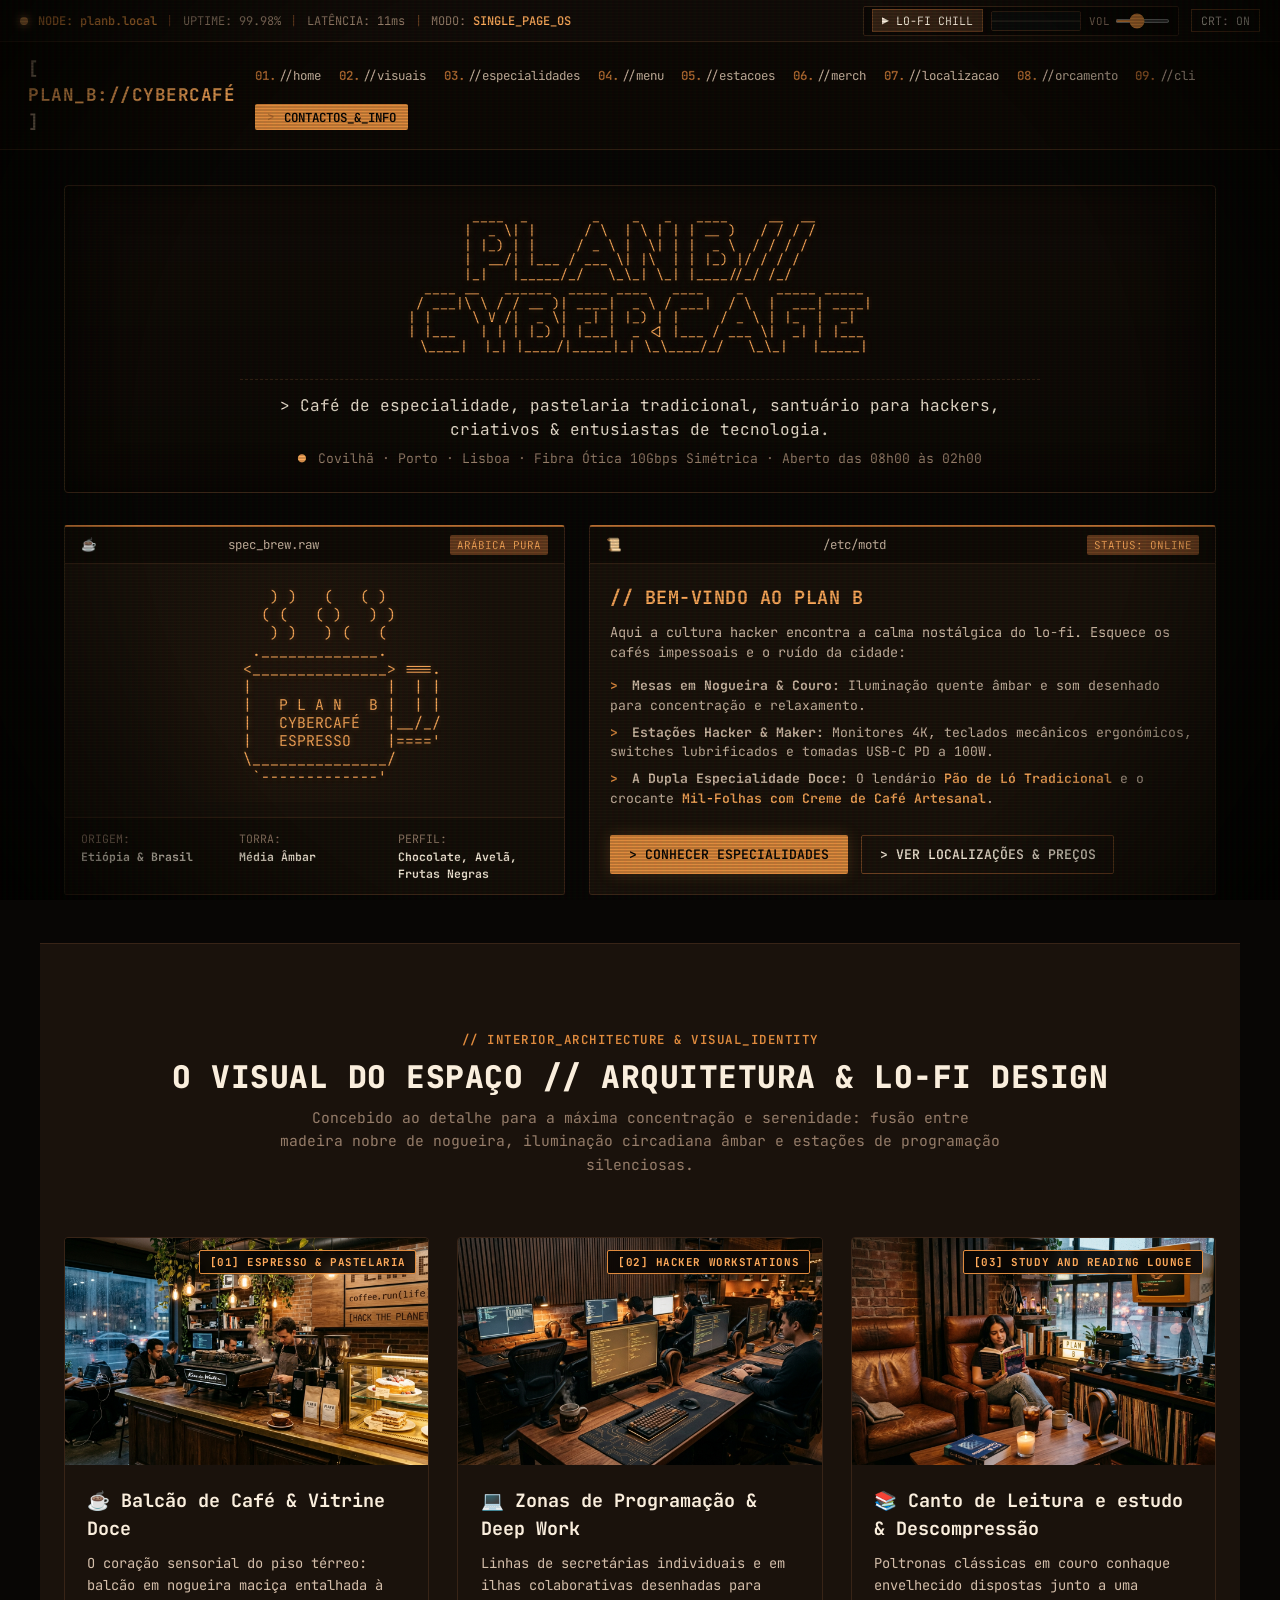
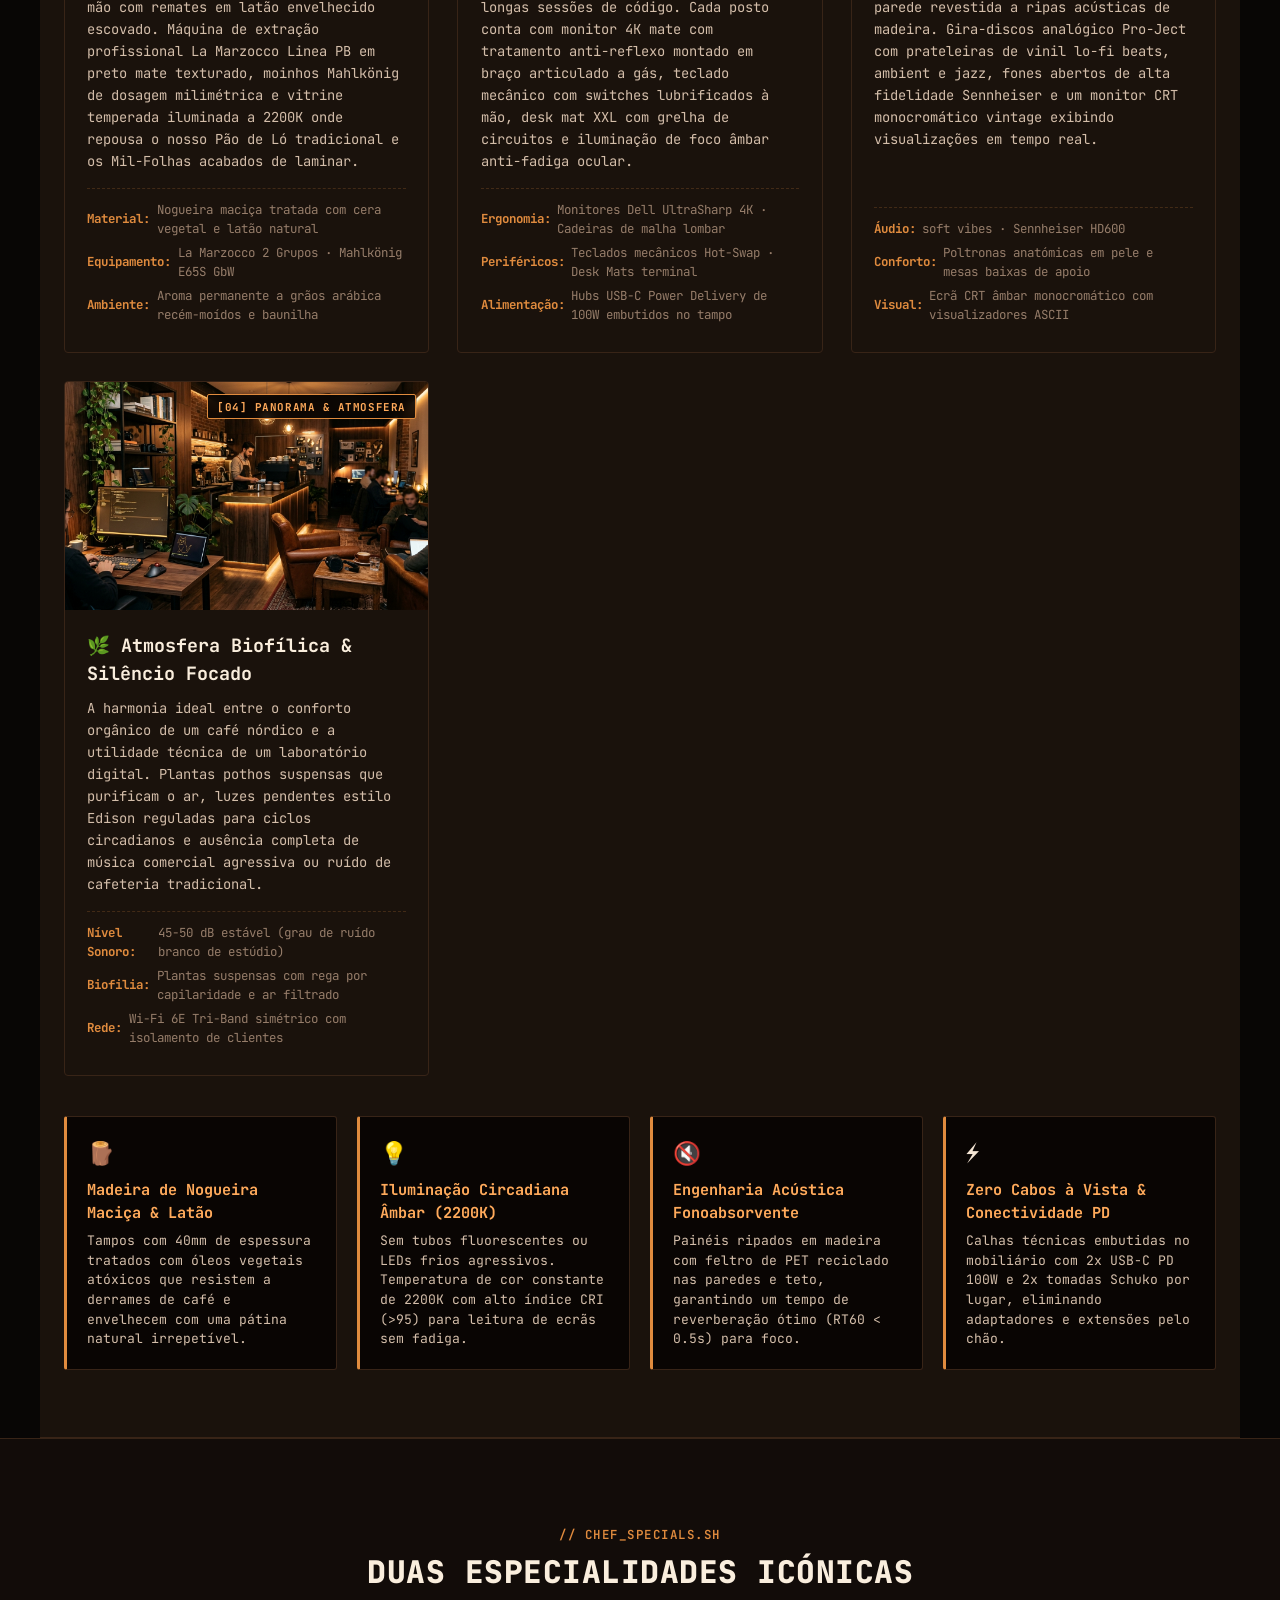
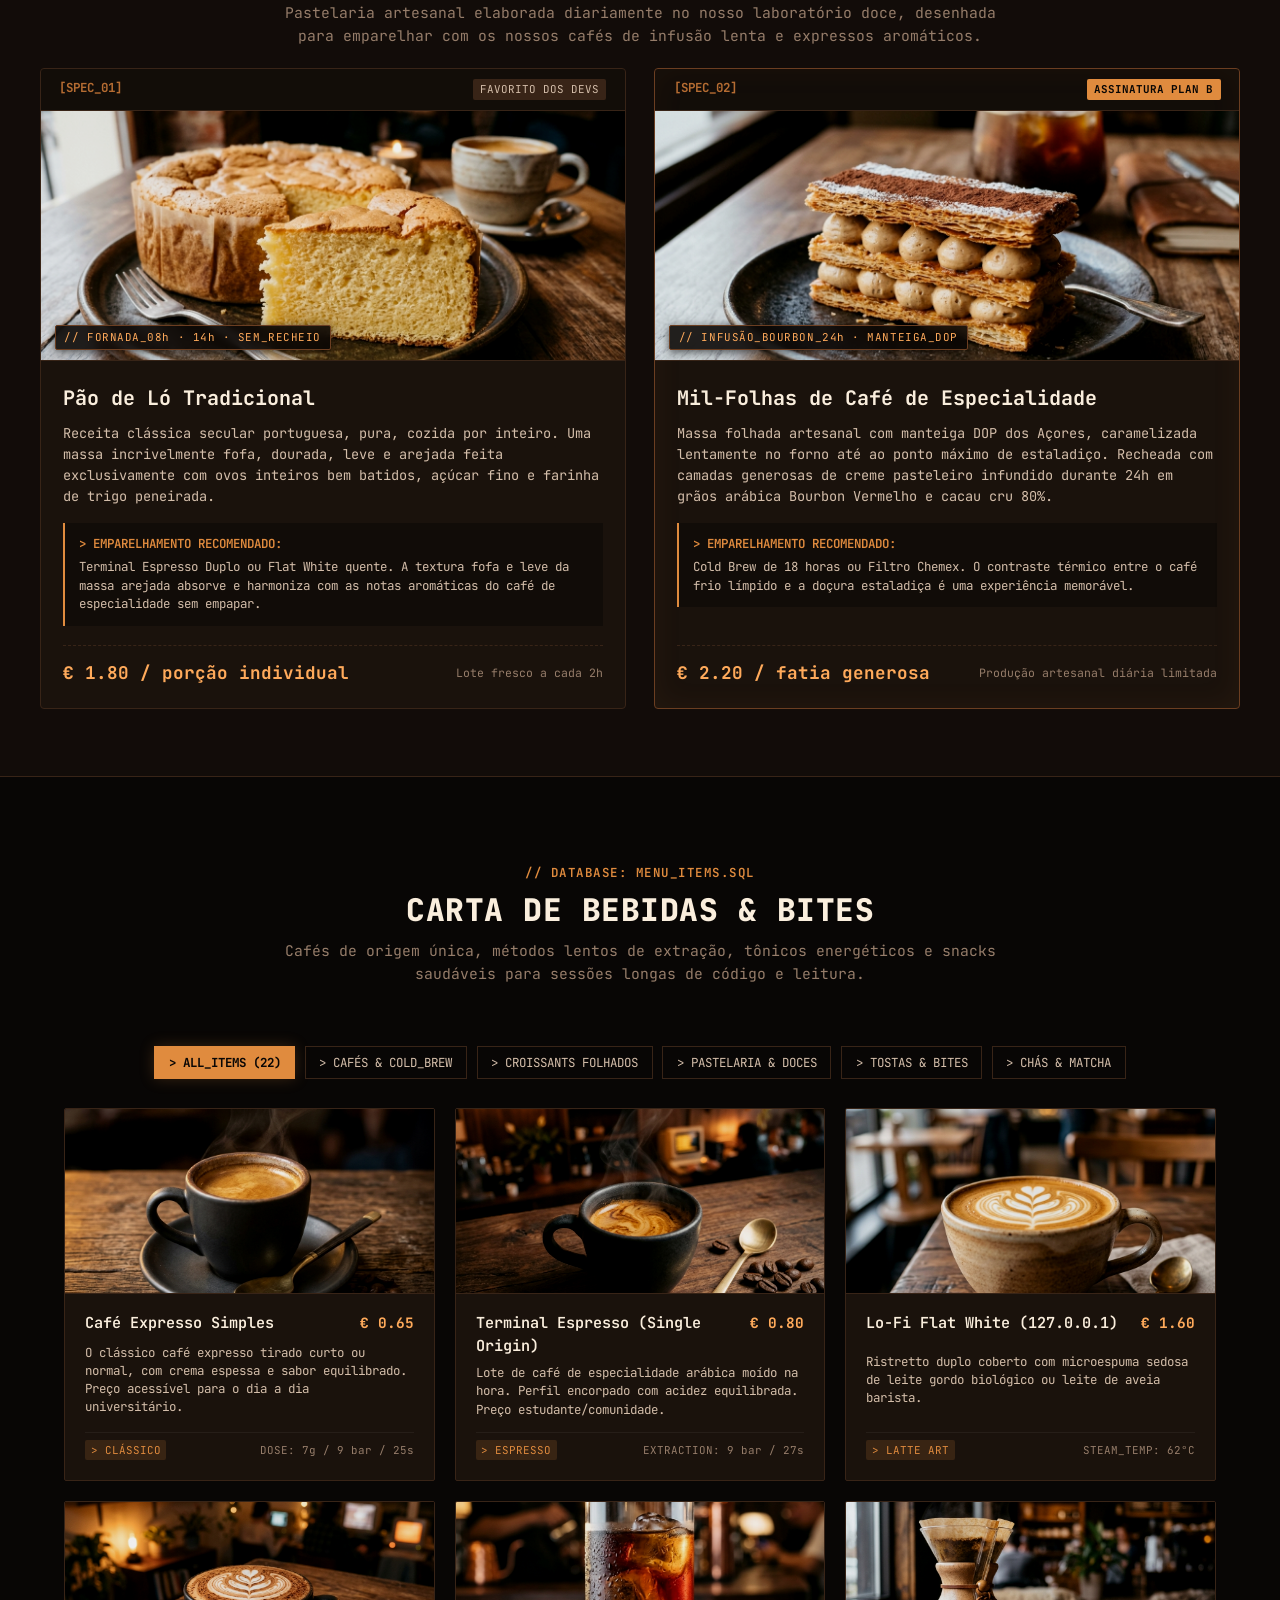
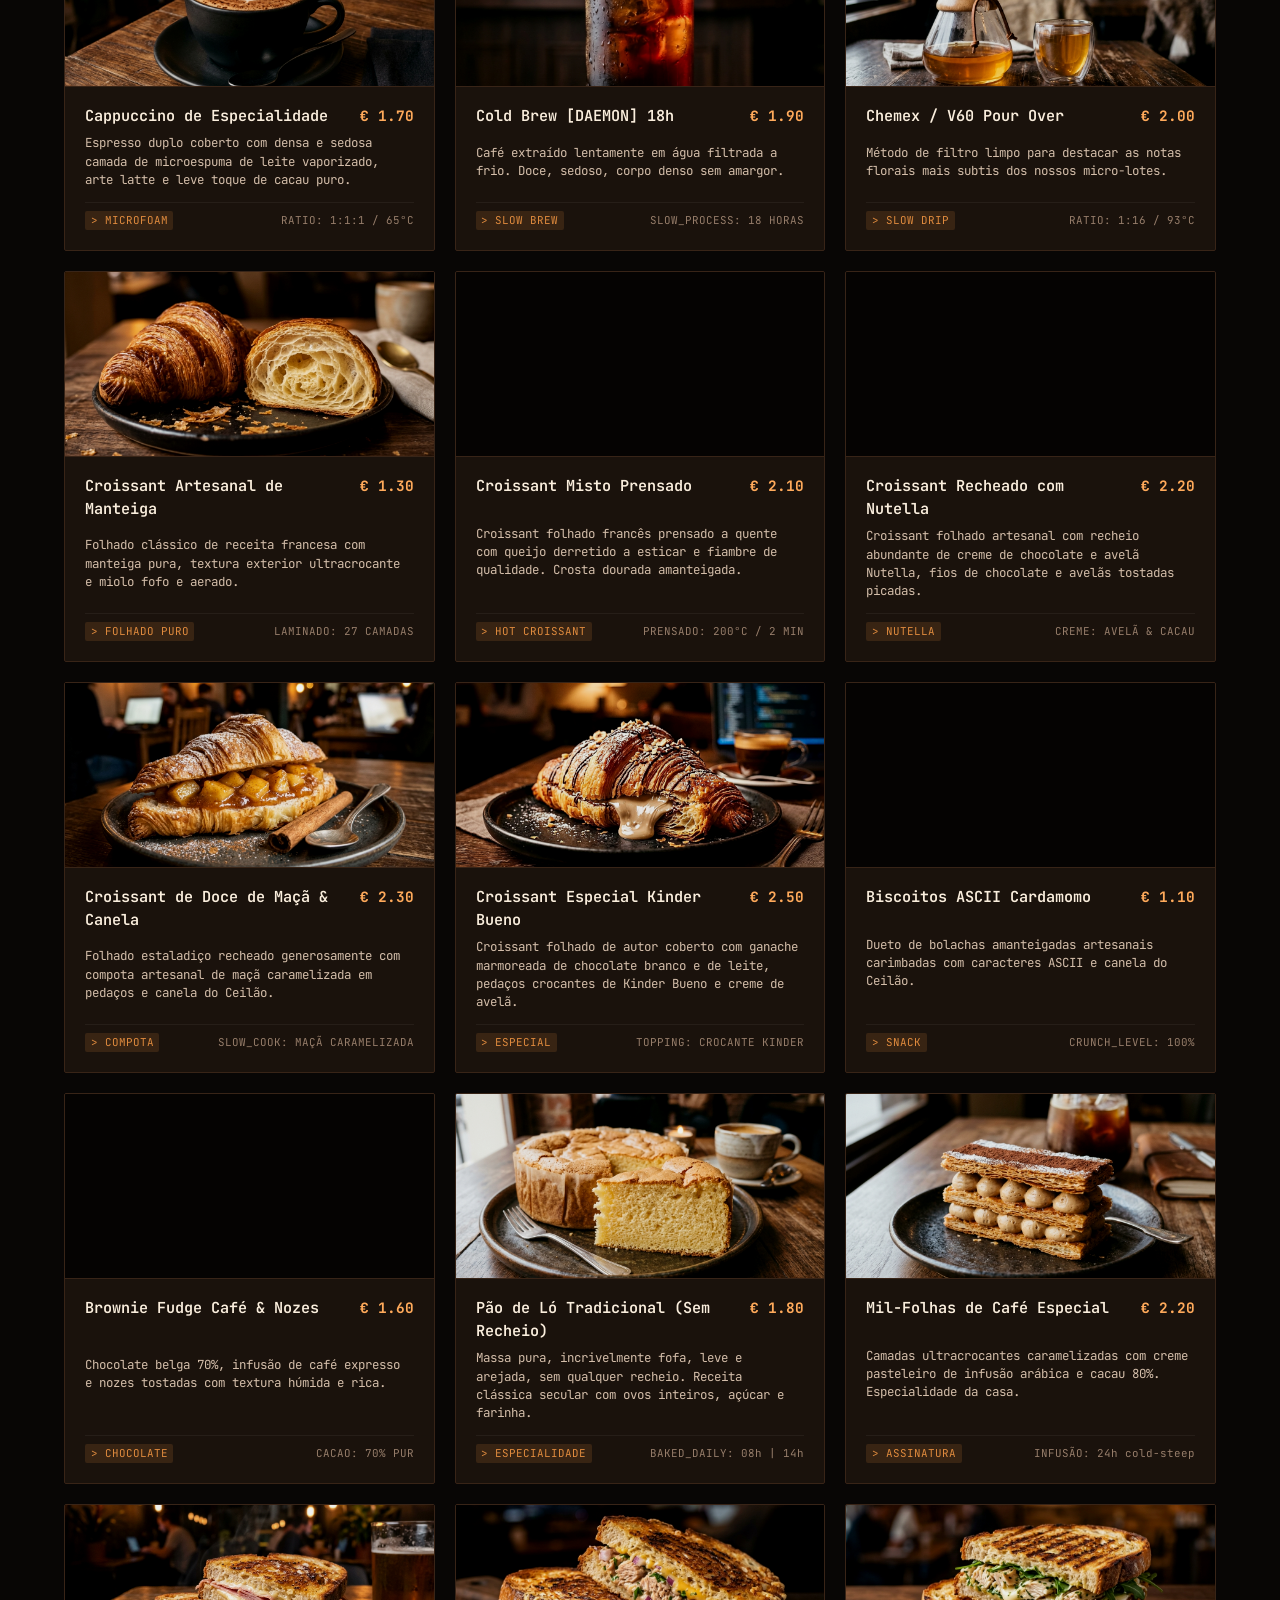
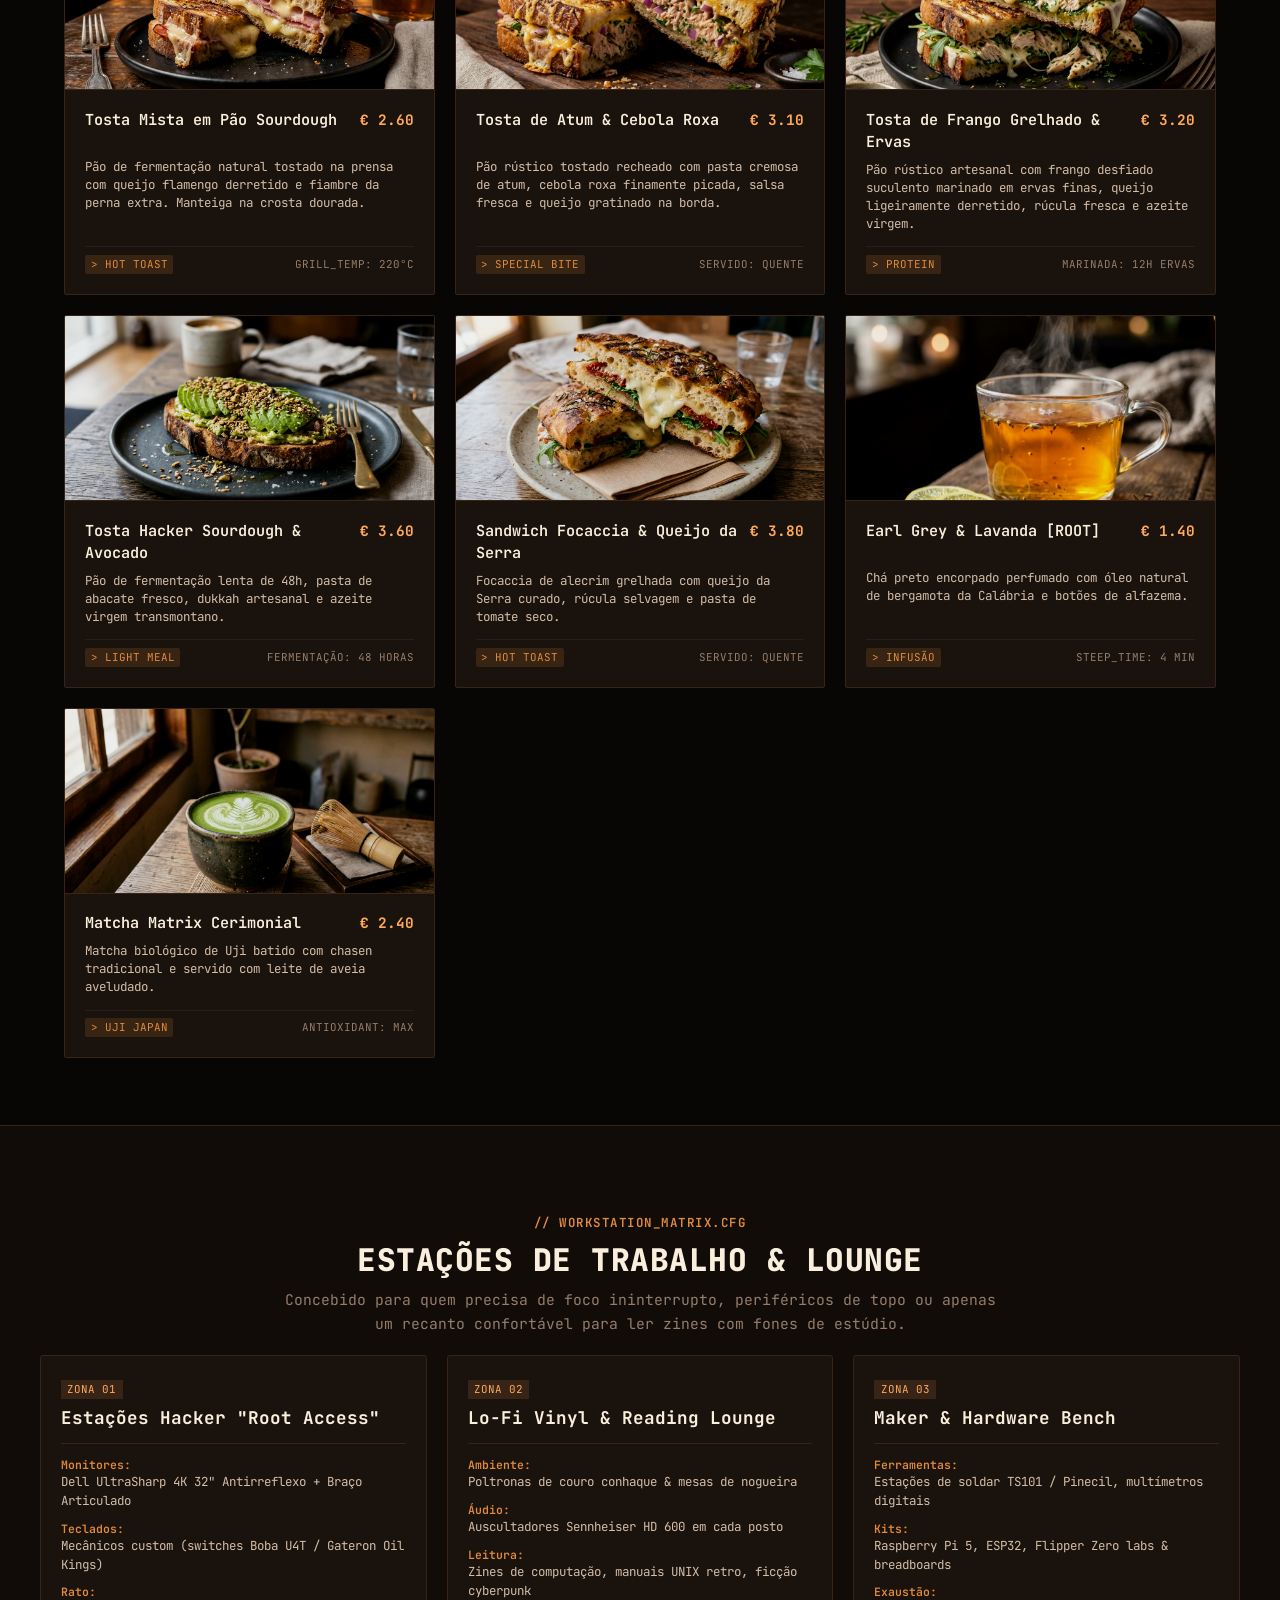
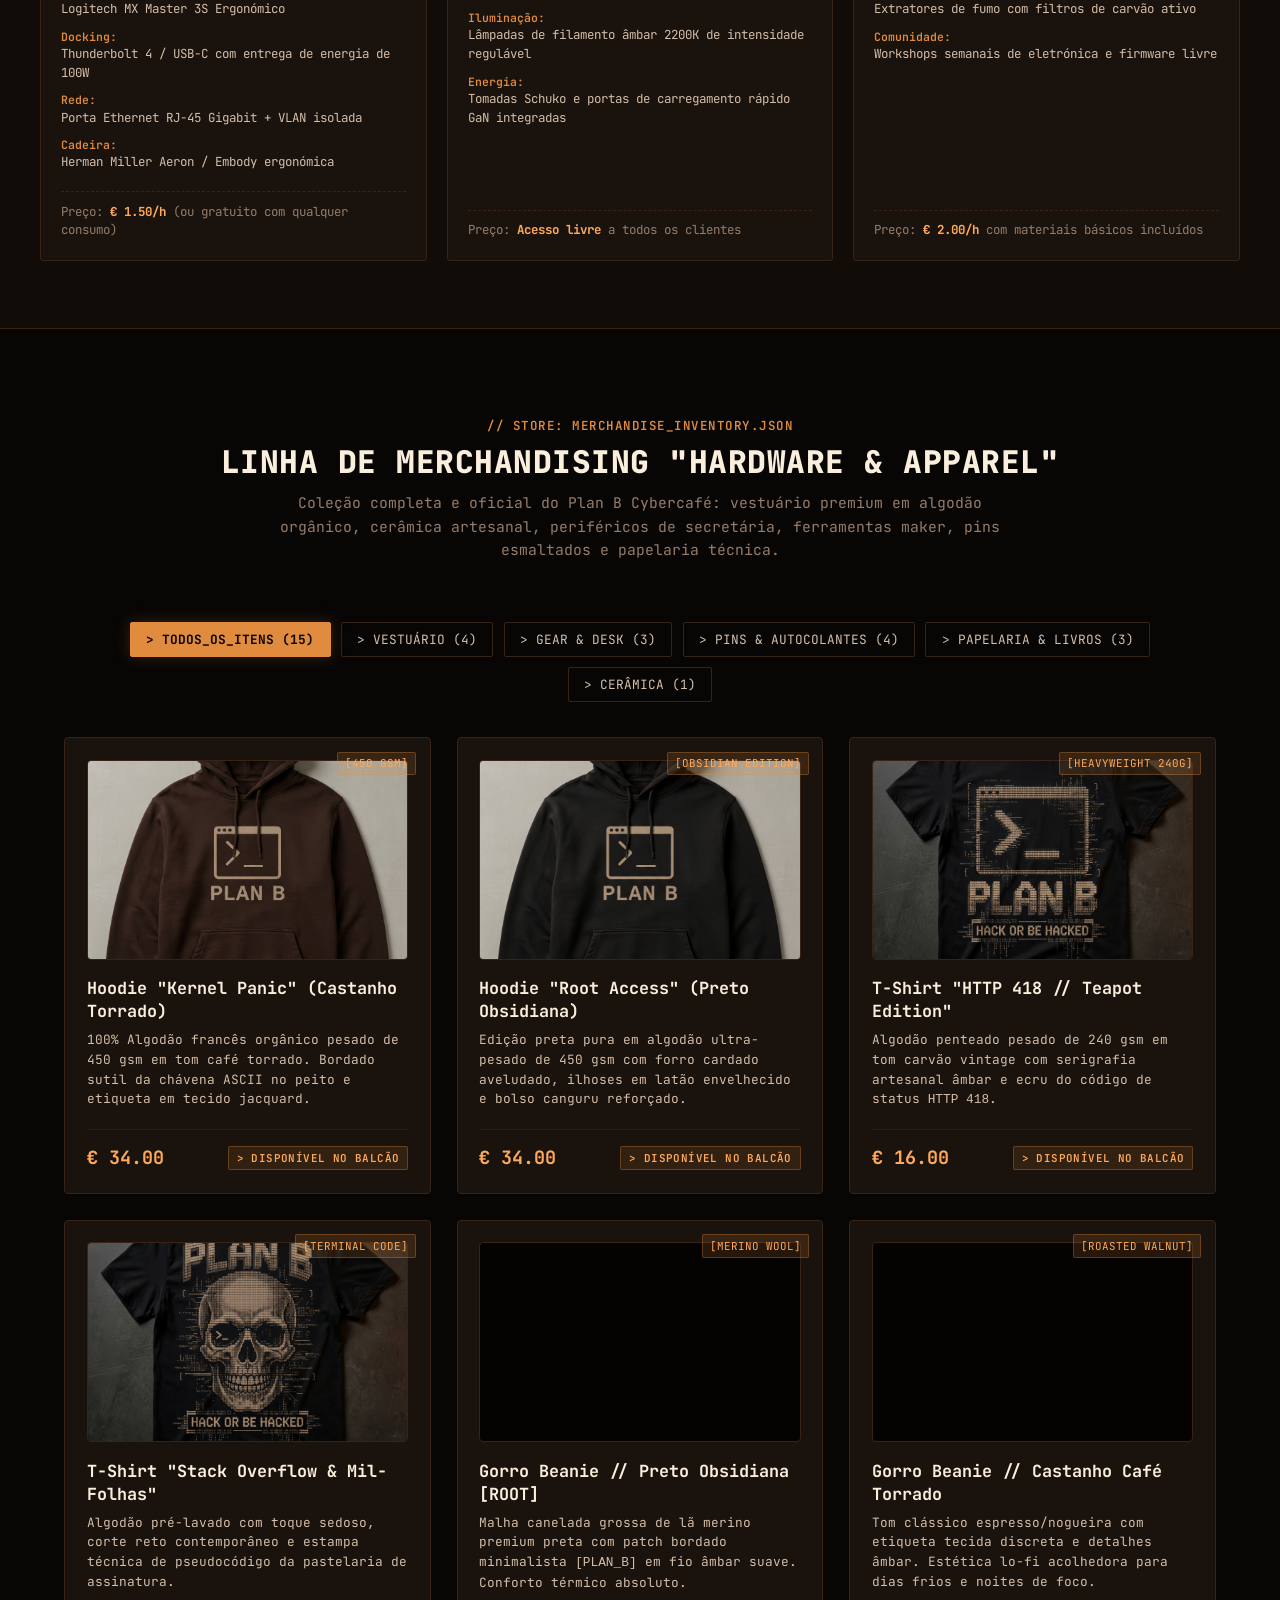
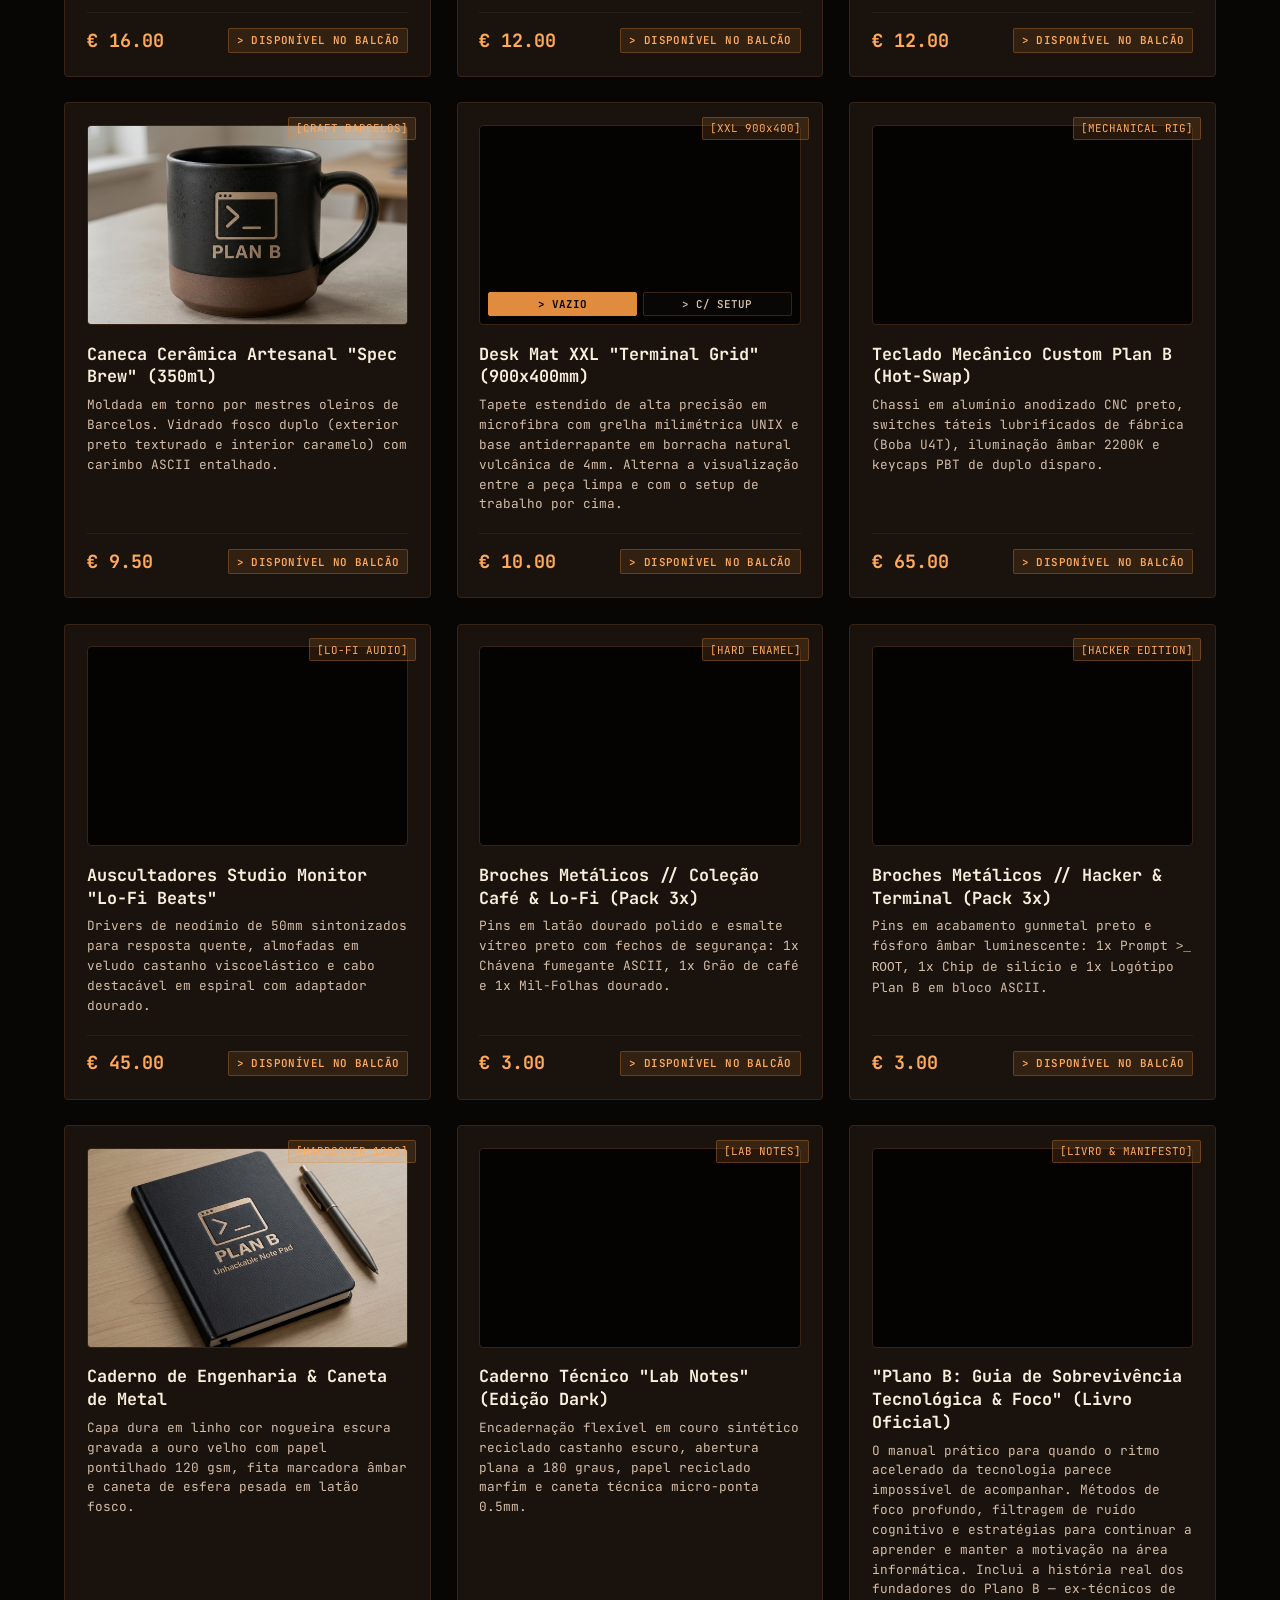
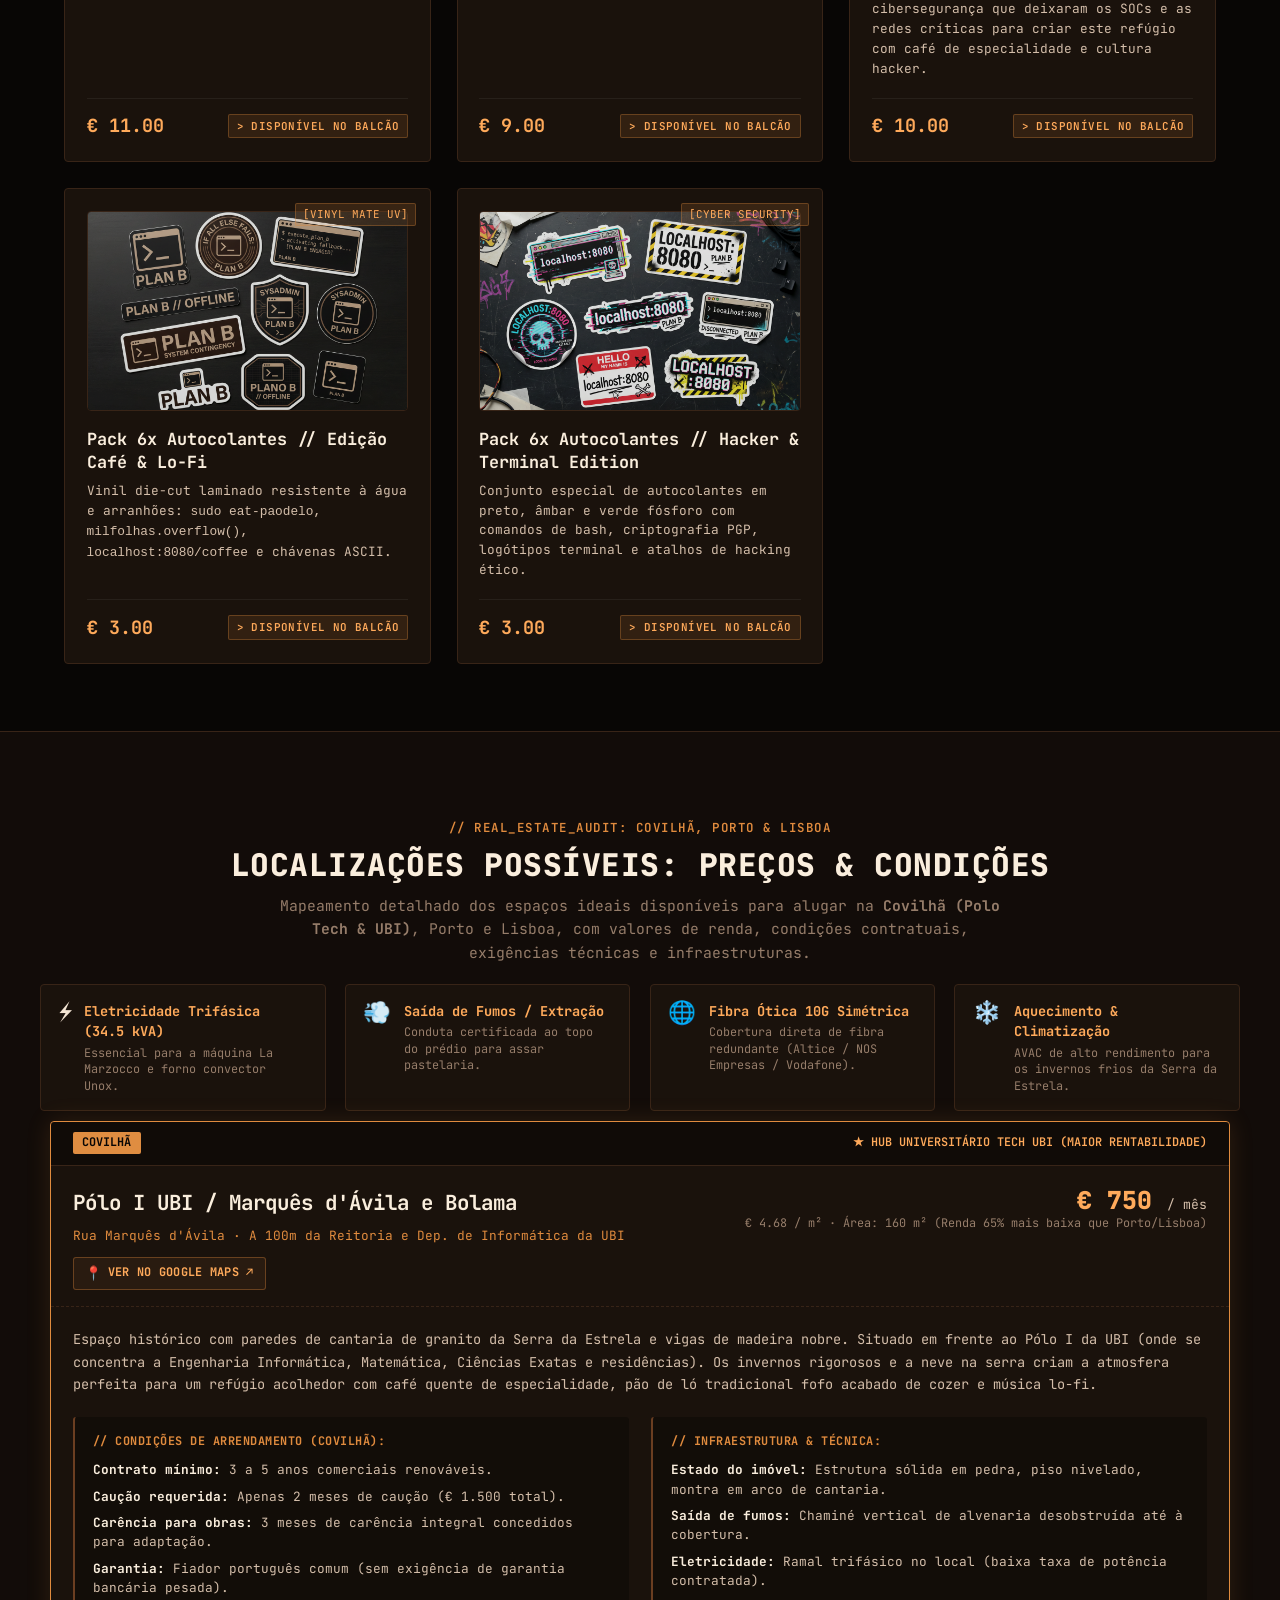
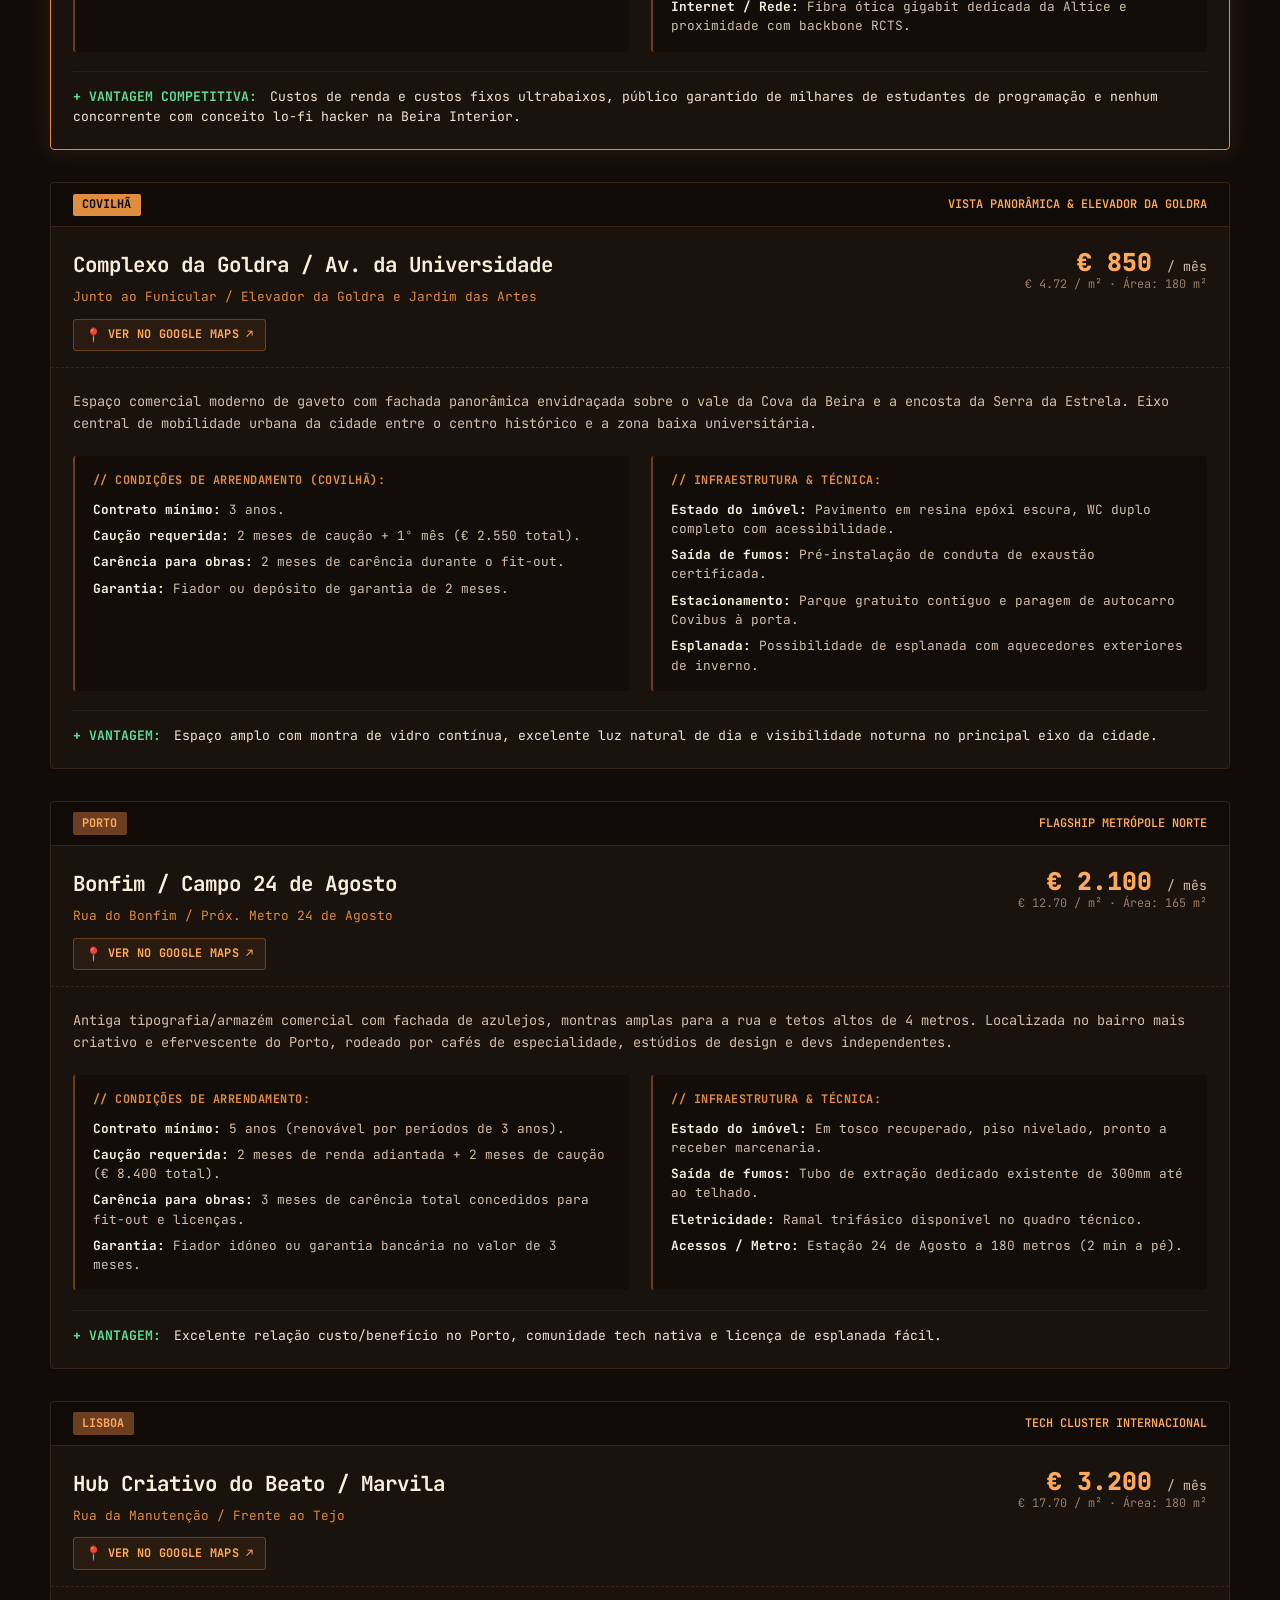
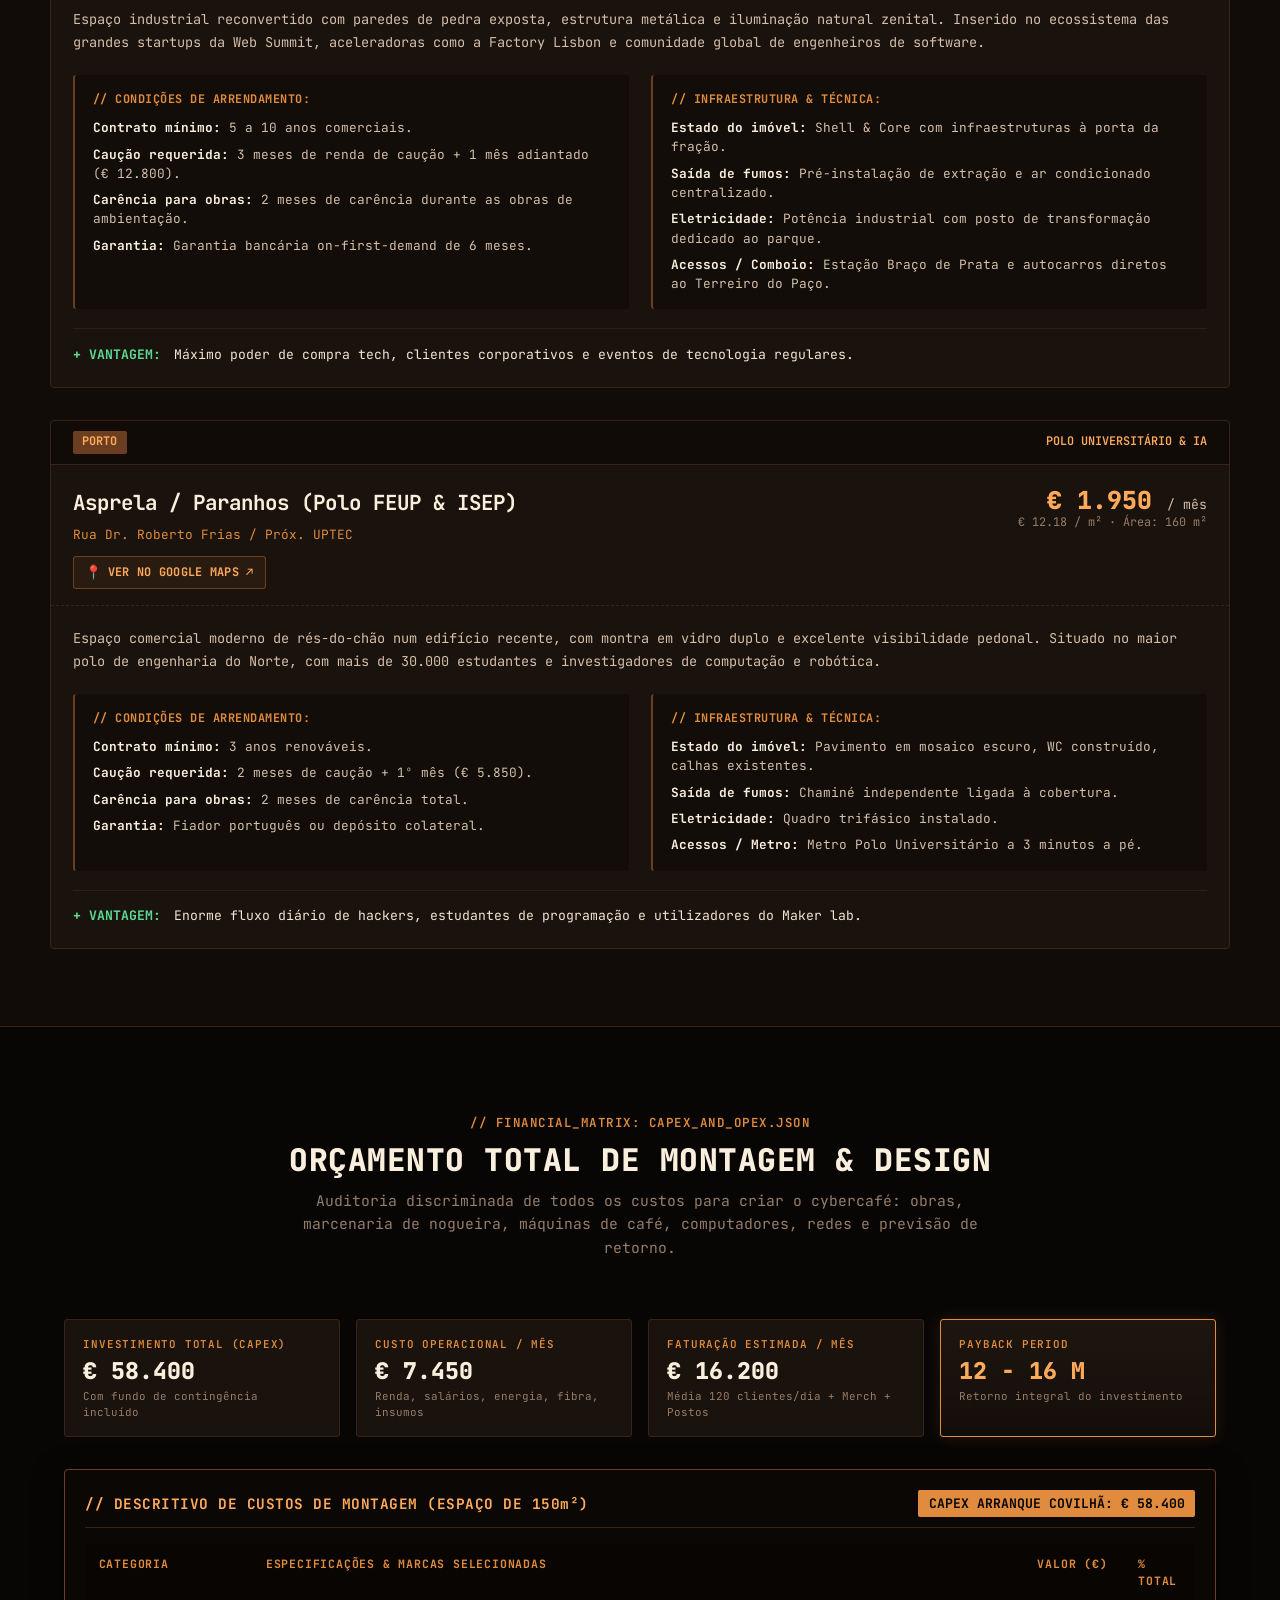
==== commit 91ea08dc: "update" ====
--- a/index.html
+++ b/index.html
@@ -18,7 +18,7 @@
     <link
         href="https://fonts.googleapis.com/css2?family=JetBrains+Mono:ital,wght@0,300;0,400;0,600;0,700;0,800;1,400&family=VT323&display=swap"
         rel="stylesheet">
-    <link rel="stylesheet" href="styles.css?v=202611242225">
+    <link rel="stylesheet" href="styles.css?v=202611261716">
 </head>
 
 <body class="crt-effect">
@@ -102,9 +102,10 @@
  \____|  |_| |____/|_____|_| \_\____/_/   \_\_|   |_____|
 </pre>
                     <div class="hero-subtext-box">
-                        <p class="tagline">&gt; Café de especialidade torrado na hora, batidas lo-fi em vinil crepitante
-                            e santuário para hackers, criativos & entusiastas de tecnologia.</p>
-                        <p class="location-stamp"><span class="accent-dot">●</span> Covilhã &middot; Porto &middot; Lisboa &middot; Fibra
+                        <p class="tagline">&gt; Café de especialidade, pastelaria tradicional, santuário para hackers,
+                            criativos & entusiastas de tecnologia.</p>
+                        <p class="location-stamp"><span class="accent-dot">●</span> Covilhã &middot; Porto &middot;
+                            Lisboa &middot; Fibra
                             Ótica 10Gbps Simétrica &middot; Aberto das 08h00 às 02h00</p>
                     </div>
                 </div>
@@ -230,23 +231,23 @@
                     </div>
                 </div>
 
-                <!-- Espaço 3: Lo-Fi Listening & Reading Lounge -->
+                <!-- Espaço 3:Study and Reading Lounge -->
                 <div class="space-card">
                     <div class="space-img-wrapper">
                         <img src="assets/espaco_lofi_lounge.jpg"
-                            alt="Canto de leitura e audição lo-fi com poltronas de couro conhaque, vinil e monitores CRT"
+                            alt="Canto de leitura e audição low profile com poltronas de couro conhaque e monitores CRT, iluminação âmbar e acoustics"
                             class="space-img" loading="lazy" decoding="async">
-                        <span class="space-tag-float">[03] LO-FI VINYL LOUNGE</span>
+                        <span class="space-tag-float">[03] STUDY AND READING LOUNGE</span>
                     </div>
                     <div class="space-card-body">
-                        <h3>🎧 Canto de Vinil, Leitura &amp; Descompressão</h3>
+                        <h3>📚 Canto de Leitura e estudo &amp; Descompressão</h3>
                         <p>Poltronas clássicas em couro conhaque envelhecido dispostas junto a uma parede revestida a
                             ripas acústicas de madeira. Gira-discos analógico Pro-Ject com prateleiras de vinil lo-fi
                             beats, ambient e jazz, fones abertos de alta fidelidade Sennheiser e um monitor CRT
-                            monocromático vintage exibindo visualizações ASCII em tempo real.</p>
+                            monocromático vintage exibindo visualizações em tempo real.</p>
                         <ul class="space-specs-list">
-                            <li><strong>Áudio:</strong> Gira-discos Pro-Ject Debut Carbon &middot; Sennheiser HD600</li>
-                            <li><strong>Conforto:</strong> Poltronas anatómicas em pele genuína e mesas baixas de apoio
+                            <li><strong>Áudio:</strong> soft vibes &middot; Sennheiser HD600</li>
+                            <li><strong>Conforto:</strong> Poltronas anatómicas em pele e mesas baixas de apoio
                             </li>
                             <li><strong>Visual:</strong> Ecrã CRT âmbar monocromático com visualizadores ASCII</li>
                         </ul>
@@ -393,11 +394,12 @@
 
             <!-- Filtros do Menu -->
             <div class="menu-tabs">
-                <button class="menu-tab-btn active" data-category="all">&gt; ALL_ITEMS</button>
-                <button class="menu-tab-btn" data-category="coffee">&gt; CAFÉS &amp; COLD_BREWS</button>
+                <button class="menu-tab-btn active" data-category="all">&gt; ALL_ITEMS (22)</button>
+                <button class="menu-tab-btn" data-category="coffee">&gt; CAFÉS &amp; COLD_BREW</button>
+                <button class="menu-tab-btn" data-category="croissant">&gt; CROISSANTS FOLHADOS</button>
                 <button class="menu-tab-btn" data-category="pastry">&gt; PASTELARIA &amp; DOCES</button>
+                <button class="menu-tab-btn" data-category="bites">&gt; TOSTAS &amp; BITES</button>
                 <button class="menu-tab-btn" data-category="tea">&gt; CHÁS &amp; MATCHA</button>
-                <button class="menu-tab-btn" data-category="bites">&gt; GEEK_SNACKS &amp; SANDWICHES</button>
             </div>
 
             <div class="menu-grid" id="menu-items-grid">
@@ -539,7 +541,8 @@
                     <div class="merch-badge">[450 GSM]</div>
                     <div class="merch-thumb-box">
                         <img src="assets/merch/merch_hoodie_castanho.png"
-                            alt="Hoodie Kernel Panic 450 gsm Castanho Torrado" class="merch-thumb-img" loading="lazy" decoding="async">
+                            alt="Hoodie Kernel Panic 450 gsm Castanho Torrado" class="merch-thumb-img" loading="lazy"
+                            decoding="async">
                     </div>
                     <div class="merch-info">
                         <h4>Hoodie "Kernel Panic" (Castanho Torrado)</h4>
@@ -606,6 +609,40 @@
                     </div>
                 </div>
 
+                <!-- 4B. Gorro Beanie Preto Obsidiana -->
+                <div class="merch-card" data-category="vestuario">
+                    <div class="merch-badge">[MERINO WOOL]</div>
+                    <div class="merch-thumb-box">
+                        <img src="assets/merch/merch_gorro_preto.jpg" alt="Gorro Beanie Plan B Preto Obsidiana"
+                            class="merch-thumb-img" loading="lazy" decoding="async">
+                    </div>
+                    <div class="merch-info">
+                        <h4>Gorro Beanie // Preto Obsidiana [ROOT]</h4>
+                        <p class="merch-desc">Malha canelada grossa de lã merino premium preta com patch bordado minimalista <code>[PLAN_B]</code> em fio âmbar suave. Conforto térmico absoluto.</p>
+                        <div class="merch-bottom">
+                            <span class="merch-price">€ 12.00</span>
+                            <span class="merch-stock-tag">&gt; DISPONÍVEL NO BALCÃO</span>
+                        </div>
+                    </div>
+                </div>
+
+                <!-- 4C. Gorro Beanie Castanho Café -->
+                <div class="merch-card" data-category="vestuario">
+                    <div class="merch-badge">[ROASTED WALNUT]</div>
+                    <div class="merch-thumb-box">
+                        <img src="assets/merch/merch_gorro_castanho.jpg" alt="Gorro Beanie Plan B Castanho Café"
+                            class="merch-thumb-img" loading="lazy" decoding="async">
+                    </div>
+                    <div class="merch-info">
+                        <h4>Gorro Beanie // Castanho Café Torrado</h4>
+                        <p class="merch-desc">Tom clássico espresso/nogueira com etiqueta tecida discreta e detalhes âmbar. Estética lo-fi acolhedora para dias frios e noites de foco.</p>
+                        <div class="merch-bottom">
+                            <span class="merch-price">€ 12.00</span>
+                            <span class="merch-stock-tag">&gt; DISPONÍVEL NO BALCÃO</span>
+                        </div>
+                    </div>
+                </div>
+
                 <!-- 5. Caneca Cerâmica -->
                 <div class="merch-card" data-category="ceramica">
                     <div class="merch-badge">[CRAFT BARCELOS]</div>
@@ -629,7 +666,8 @@
                     <div class="merch-badge">[XXL 900x400]</div>
                     <div class="merch-thumb-box mousepad-box">
                         <img id="deskmat-preview-img" src="assets/merch/merch_mousepad.png"
-                            alt="Desk Mat XXL 900x400 Terminal Grid Plan B" class="merch-thumb-img" loading="lazy" decoding="async">
+                            alt="Desk Mat XXL 900x400 Terminal Grid Plan B" class="merch-thumb-img" loading="lazy"
+                            decoding="async">
                         <div class="pad-view-controls">
                             <button type="button" class="pad-view-btn active" data-img="assets/merch/merch_mousepad.png"
                                 title="Visualizar tapete sem objetos">&gt; VAZIO</button>
@@ -728,7 +766,8 @@
                     <div class="merch-badge">[HARDCOVER 120G]</div>
                     <div class="merch-thumb-box">
                         <img src="assets/merch/merch_caderno_caneta.png"
-                            alt="Caderno de Engenharia de Linho e Caneta de Metal" class="merch-thumb-img" loading="lazy" decoding="async">
+                            alt="Caderno de Engenharia de Linho e Caneta de Metal" class="merch-thumb-img"
+                            loading="lazy" decoding="async">
                     </div>
                     <div class="merch-info">
                         <h4>Caderno de Engenharia &amp; Caneta de Metal</h4>
@@ -806,7 +845,8 @@
                     <div class="merch-badge">[CYBER SECURITY]</div>
                     <div class="merch-thumb-box">
                         <img src="assets/merch/merch_autocolantes_haker.png"
-                            alt="Pack de Autocolantes Vinil Hacker Edition" class="merch-thumb-img" loading="lazy" decoding="async">
+                            alt="Pack de Autocolantes Vinil Hacker Edition" class="merch-thumb-img" loading="lazy"
+                            decoding="async">
                     </div>
                     <div class="merch-info">
                         <h4>Pack 6x Autocolantes // Hacker &amp; Terminal Edition</h4>
@@ -1535,7 +1575,7 @@
     <div id="glitch-overlay" class="glitch-overlay"></div>
 
     <script src="lofi-audio.js"></script>
-    <script src="script.js?v=202611242225"></script>
+    <script src="script.js?v=202611261708"></script>
 </body>
 
 </html>
--- a/styles.css
+++ b/styles.css
@@ -285,18 +285,18 @@
     font-size: 0.72rem;
     line-height: 1.15;
     color: var(--amber-glow);
-    overflow-x: auto;
+    overflow: hidden;
+    scrollbar-width: none;
+    -ms-overflow-style: none;
     white-space: pre;
     text-shadow: 0 0 6px rgba(224, 139, 62, 0.35);
     user-select: none;
 }
 
 .ascii-art::-webkit-scrollbar {
-    height: 4px;
-}
-
-.ascii-art::-webkit-scrollbar-thumb {
-    background: var(--border-brown-accent);
+    display: none;
+    width: 0;
+    height: 0;
 }
 
 /* ==========================================================================
@@ -2421,9 +2421,17 @@
     display: block !important;
     text-align: left !important;
     text-shadow: 0 0 10px rgba(255, 180, 84, 0.5) !important;
-    overflow-x: auto;
+    overflow: hidden;
+    scrollbar-width: none;
+    -ms-overflow-style: none;
     white-space: pre;
     font-family: var(--font-mono);
+}
+
+.bunker-hero-ascii::-webkit-scrollbar {
+    display: none;
+    width: 0;
+    height: 0;
 }
 
 /* Character Scramble / Decryption States */
@@ -3574,6 +3582,16 @@
     letter-spacing: 0.15em;
     line-height: 1.3;
     margin: 0;
+    overflow: hidden;
+    scrollbar-width: none;
+    -ms-overflow-style: none;
+}
+
+.cred-barcode::-webkit-scrollbar {
+    display: none;
+    width: 0;
+    height: 0;
+}
 }
 
 .credential-footer {
